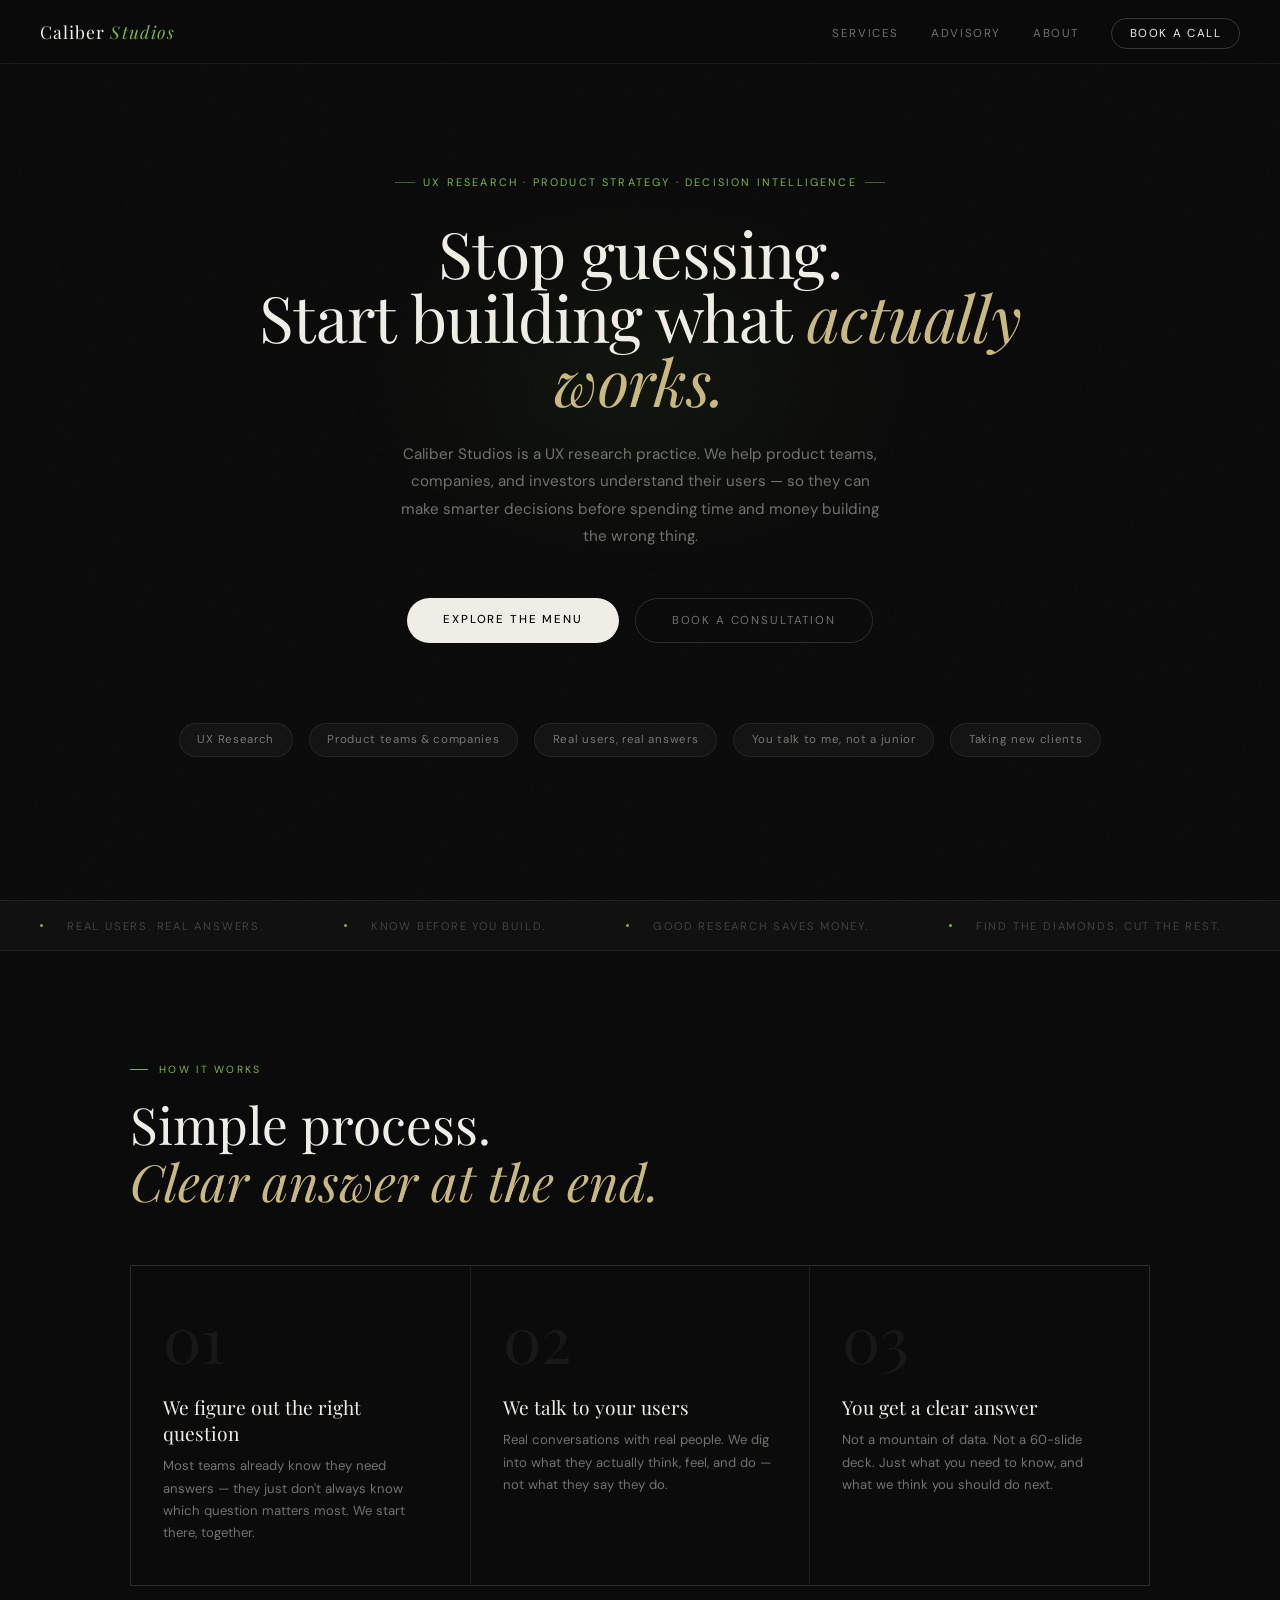
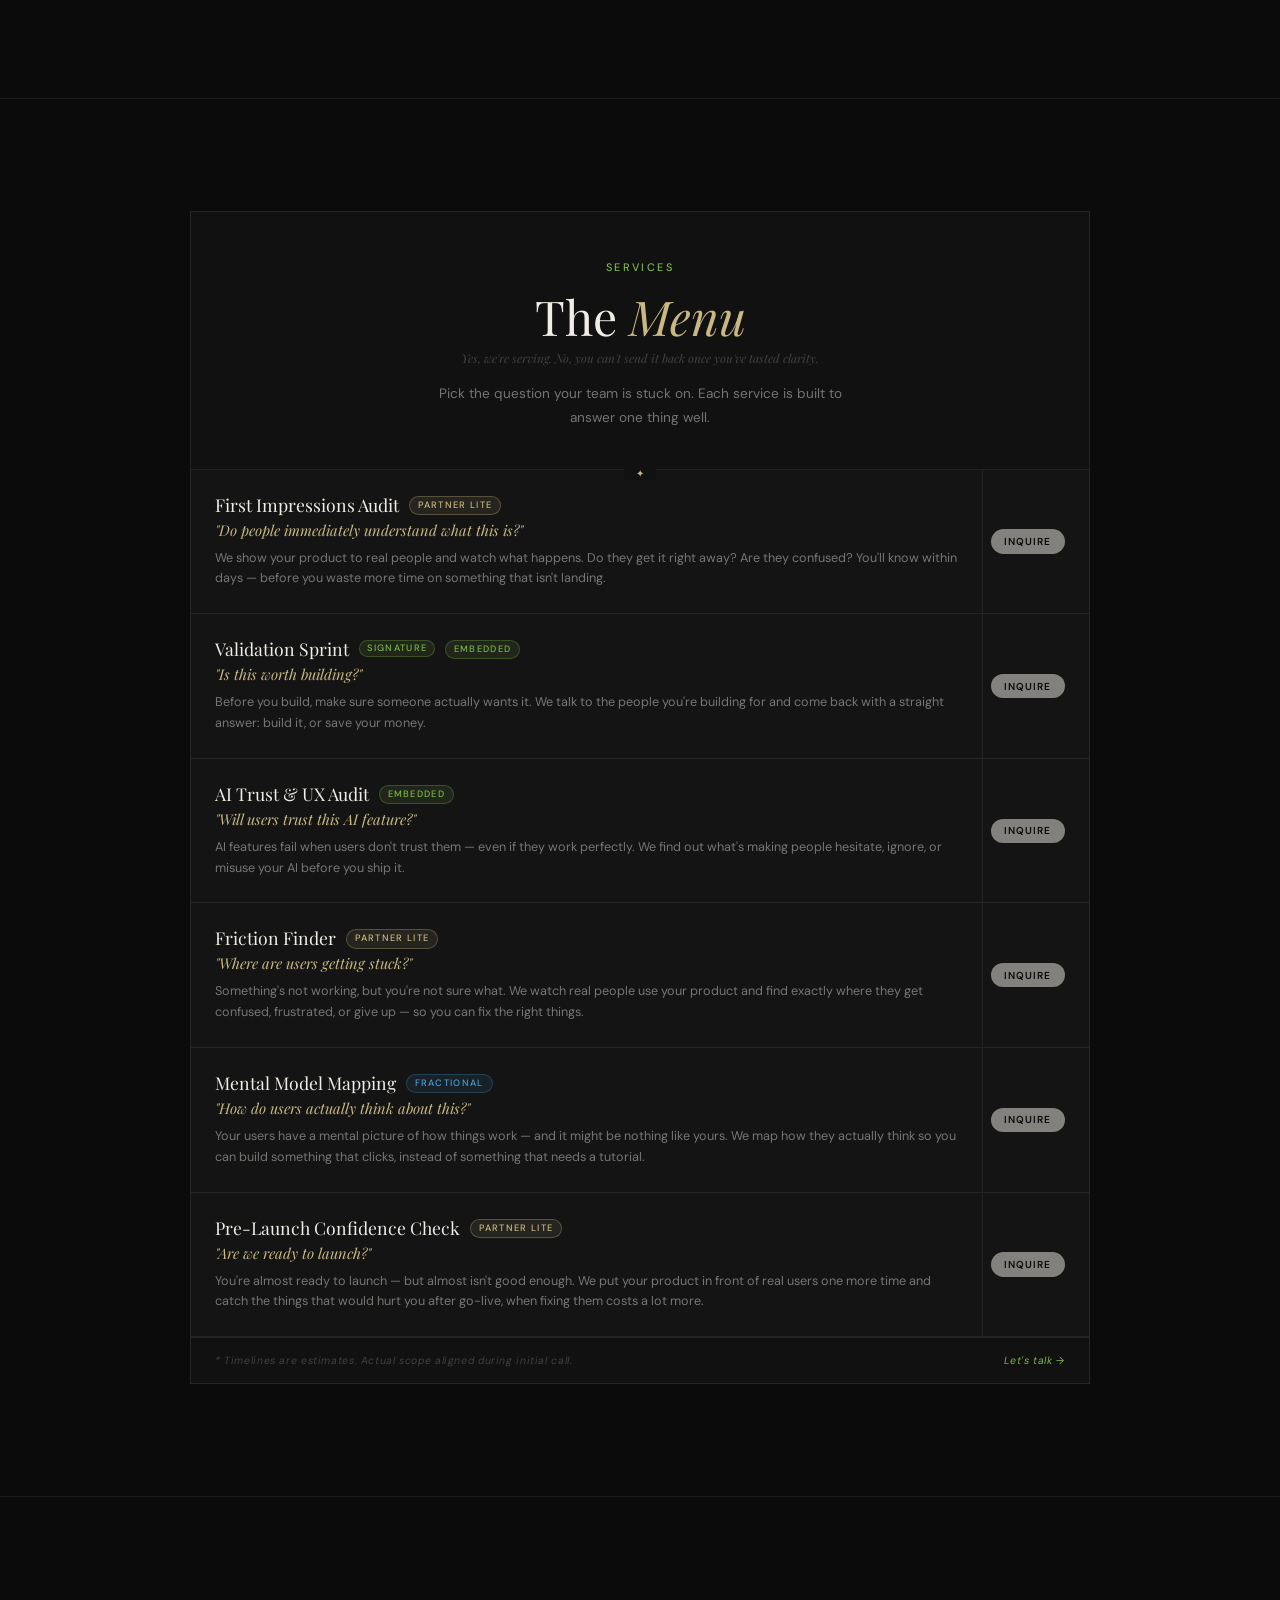
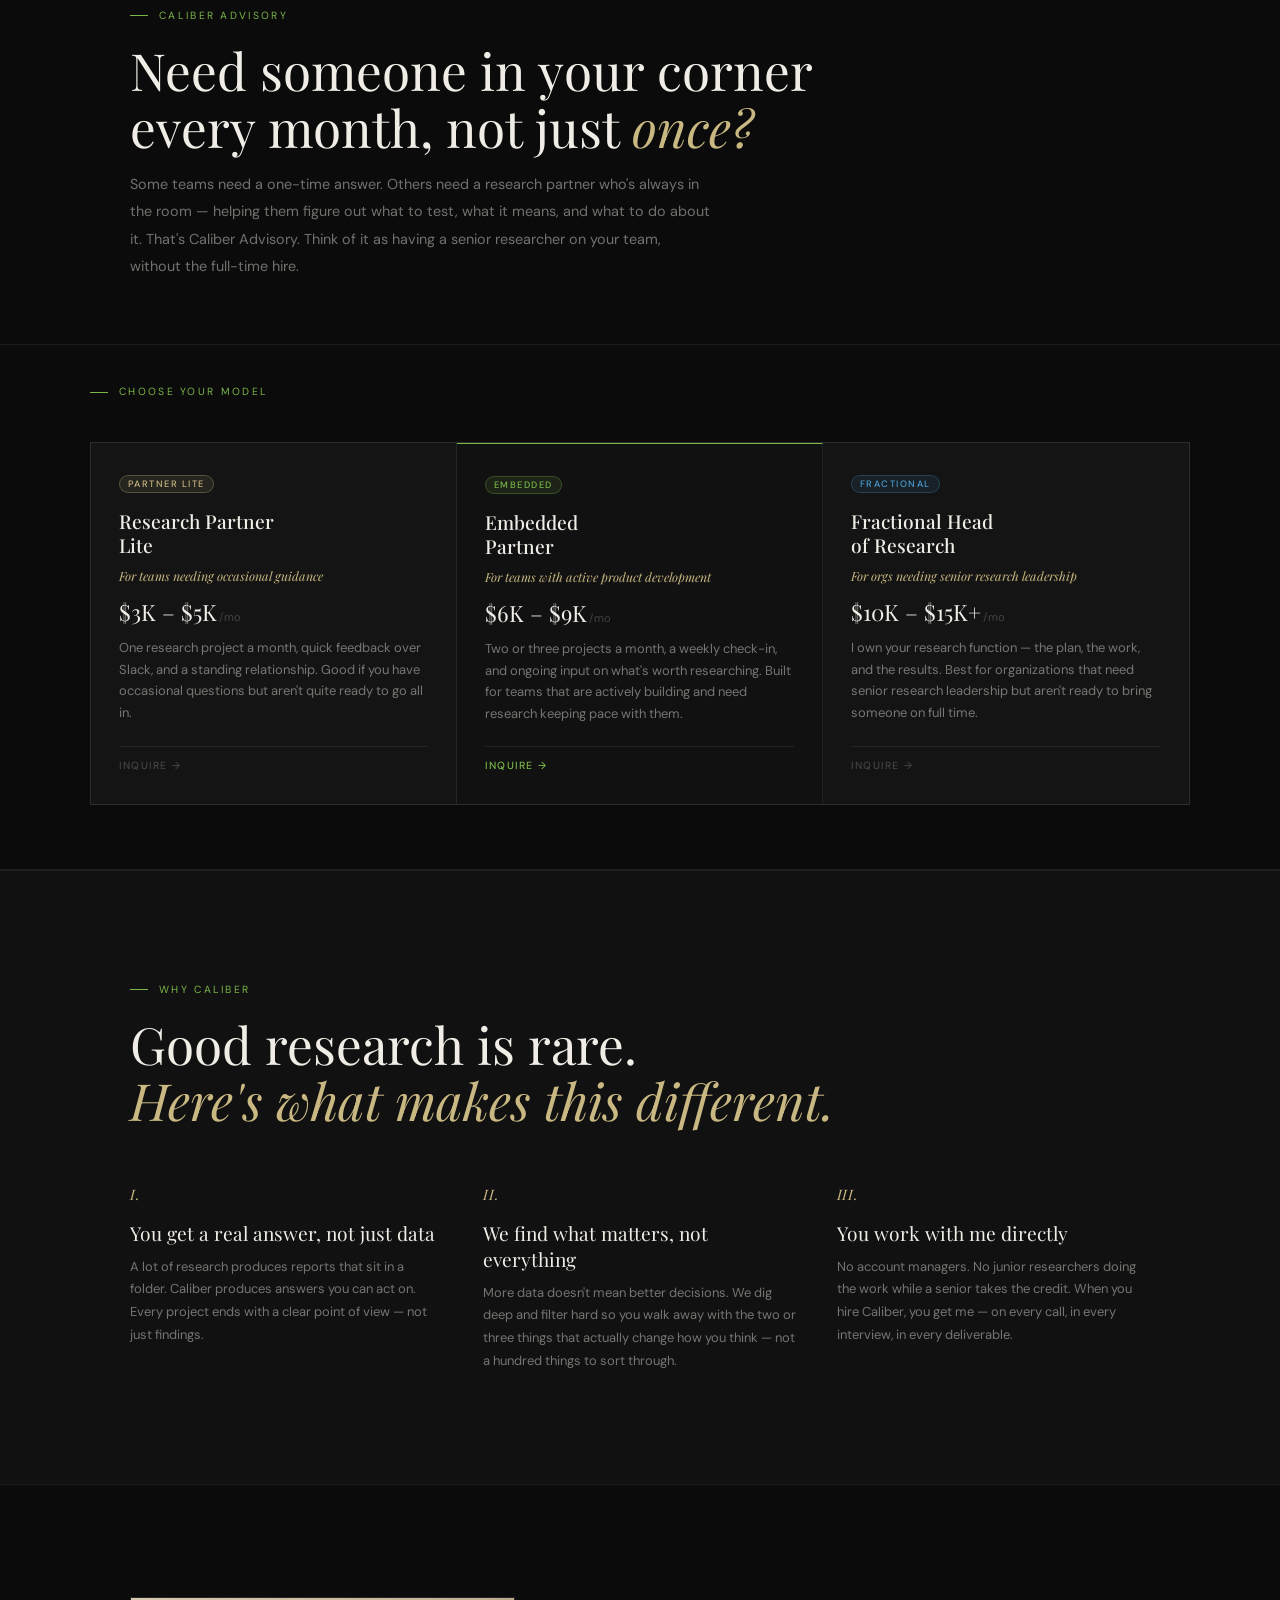
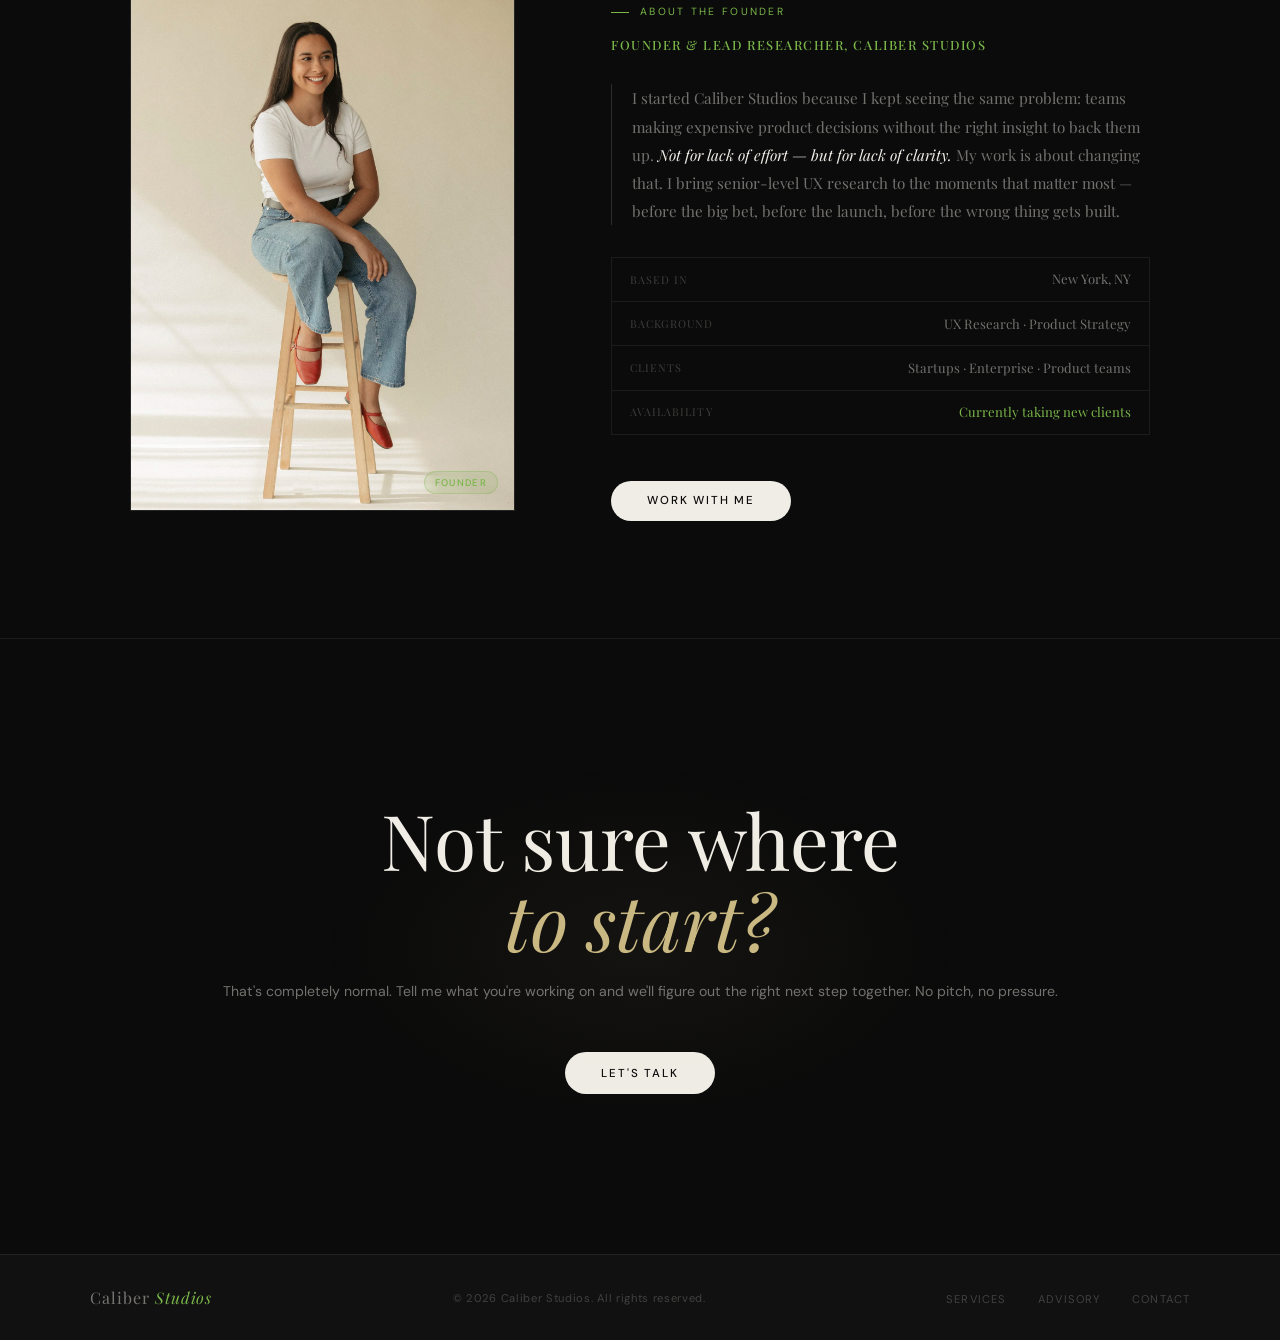
==== index.html @ 8e0b9895 "Update index.html" ====
<!DOCTYPE html>
<html lang="en">
<head>
<meta charset="UTF-8">
<meta name="viewport" content="width=device-width, initial-scale=1.0">
<title>Caliber Studios — UX Research & Product Strategy</title>
<link rel="preconnect" href="https://fonts.googleapis.com">
<link rel="preconnect" href="https://fonts.gstatic.com" crossorigin>
<link href="https://fonts.googleapis.com/css2?family=Playfair+Display:ital,wght@0,400;0,500;0,600;1,400;1,500&family=DM+Sans:wght@300;400;500&display=swap" rel="stylesheet">
<style>
*, *::before, *::after { margin: 0; padding: 0; box-sizing: border-box; }

:root {
  --bg: #0b0b0b;
  --bg-2: #111111;
  --bg-card: #141414;
  --bg-card-hover: #1a1a1a;
  --border: rgba(255,255,255,0.07);
  --border-hover: rgba(255,255,255,0.14);
  --text: #f0ede6;
  --text-muted: rgba(240,237,230,0.45);
  --text-faint: rgba(240,237,230,0.22);
  --green: #7ab648;
  --green-dim: rgba(122,182,72,0.12);
  --green-border: rgba(122,182,72,0.3);
  --blue: #4a9fd4;
  --blue-dim: rgba(74,159,212,0.1);
  --gold: #c9b882;
  --gold-dim: rgba(201,184,130,0.1);
}

html { scroll-behavior: smooth; }

body {
  font-family: 'DM Sans', sans-serif;
  background: var(--bg);
  color: var(--text);
  font-weight: 400;
  -webkit-font-smoothing: antialiased;
  overflow-x: hidden;
}

/* ── NOISE OVERLAY ── */
body::before {
  content: '';
  position: fixed;
  inset: 0;
  background-image: url("data:image/svg+xml,%3Csvg viewBox='0 0 256 256' xmlns='http://www.w3.org/2000/svg'%3E%3Cfilter id='noise'%3E%3CfeTurbulence type='fractalNoise' baseFrequency='0.9' numOctaves='4' stitchTiles='stitch'/%3E%3C/filter%3E%3Crect width='100%25' height='100%25' filter='url(%23noise)' opacity='0.03'/%3E%3C/svg%3E");
  pointer-events: none;
  z-index: 0;
  opacity: 0.4;
}

/* ── NAV ── */
nav {
  position: fixed;
  top: 0;
  left: 0;
  right: 0;
  z-index: 100;
  padding: 0 2.5rem;
  height: 64px;
  display: flex;
  align-items: center;
  justify-content: space-between;
  background: rgba(11,11,11,0.8);
  backdrop-filter: blur(12px);
  -webkit-backdrop-filter: blur(12px);
  border-bottom: 0.5px solid var(--border);
}

.nav-logo {
  font-family: 'Playfair Display', serif;
  font-size: 1.1rem;
  font-weight: 400;
  color: var(--text);
  letter-spacing: 0.06em;
  text-decoration: none;
}

.nav-logo span {
  font-style: italic;
  color: var(--green);
}

.nav-links {
  display: flex;
  align-items: center;
  gap: 2rem;
  list-style: none;
}

.nav-links a {
  text-decoration: none;
  font-size: 0.72rem;
  letter-spacing: 0.14em;
  text-transform: uppercase;
  color: var(--text-muted);
  font-weight: 400;
  transition: color 0.2s;
}

.nav-links a:hover { color: var(--text); }

.nav-cta {
  border: 0.5px solid rgba(240,237,230,0.2) !important;
  padding: 0.45rem 1.1rem;
  border-radius: 100px !important;
  color: var(--text) !important;
  transition: border-color 0.2s, background 0.2s !important;
}

.nav-cta:hover {
  border-color: rgba(240,237,230,0.5) !important;
  background: rgba(240,237,230,0.05) !important;
}

/* ── HERO ── */
.hero {
  min-height: 100vh;
  display: flex;
  flex-direction: column;
  align-items: center;
  justify-content: center;
  text-align: center;
  padding: 8rem 2rem 6rem;
  position: relative;
}

.hero-glow {
  position: absolute;
  top: 20%;
  left: 50%;
  transform: translateX(-50%);
  width: 600px;
  height: 400px;
  background: radial-gradient(ellipse, rgba(122,182,72,0.06) 0%, transparent 70%);
  pointer-events: none;
}

.hero-tag {
  display: inline-flex;
  align-items: center;
  gap: 0.5rem;
  font-size: 0.68rem;
  letter-spacing: 0.2em;
  text-transform: uppercase;
  color: var(--green);
  margin-bottom: 2rem;
  font-weight: 400;
  opacity: 0;
  animation: fadeUp 0.7s ease 0.1s forwards;
}

.hero-tag::before, .hero-tag::after {
  content: '';
  display: block;
  width: 20px;
  height: 0.5px;
  background: var(--green);
  opacity: 0.5;
}

.hero h1 {
  font-family: 'Playfair Display', serif;
  font-size: clamp(2.4rem, 5vw, 4.5rem);
  font-weight: 400;
  line-height: 1.0;
  color: var(--text);
  margin-bottom: 1.75rem;
  max-width: 900px;
  letter-spacing: -0.01em;
  opacity: 0;
  animation: fadeUp 0.8s ease 0.2s forwards;
}

.hero h1 em {
  font-style: italic;
  color: var(--gold);
}

.hero-sub {
  font-size: 0.95rem;
  color: var(--text-muted);
  line-height: 1.8;
  max-width: 480px;
  margin: 0 auto 3rem;
  font-weight: 400;
  opacity: 0;
  animation: fadeUp 0.8s ease 0.35s forwards;
}

.hero-btns {
  display: flex;
  gap: 1rem;
  justify-content: center;
  flex-wrap: wrap;
  opacity: 0;
  animation: fadeUp 0.8s ease 0.5s forwards;
}

.btn-primary {
  background: var(--text);
  color: var(--bg);
  border: none;
  padding: 0.85rem 2.25rem;
  font-family: 'DM Sans', sans-serif;
  font-size: 0.72rem;
  letter-spacing: 0.16em;
  text-transform: uppercase;
  cursor: pointer;
  border-radius: 100px;
  font-weight: 500;
  text-decoration: none;
  display: inline-block;
  transition: opacity 0.2s, transform 0.2s;
}

.btn-primary:hover { opacity: 0.88; transform: translateY(-1px); }

.btn-ghost {
  background: transparent;
  color: var(--text-muted);
  border: 0.5px solid var(--border-hover);
  padding: 0.85rem 2.25rem;
  font-family: 'DM Sans', sans-serif;
  font-size: 0.72rem;
  letter-spacing: 0.16em;
  text-transform: uppercase;
  cursor: pointer;
  border-radius: 100px;
  font-weight: 400;
  text-decoration: none;
  display: inline-block;
  transition: color 0.2s, border-color 0.2s, transform 0.2s;
}

.btn-ghost:hover { color: var(--text); border-color: rgba(255,255,255,0.3); transform: translateY(-1px); }

/* floating cards row */
.hero-cards {
  display: flex;
  gap: 1rem;
  justify-content: center;
  margin-top: 5rem;
  flex-wrap: wrap;
  opacity: 0;
  animation: fadeUp 0.9s ease 0.65s forwards;
}

.hero-chip {
  background: var(--bg-card);
  border: 0.5px solid var(--border);
  border-radius: 100px;
  padding: 0.55rem 1.1rem;
  font-size: 0.72rem;
  color: var(--text-muted);
  letter-spacing: 0.06em;
  white-space: nowrap;
}

.hero-chip.green {
  background: var(--green-dim);
  border-color: var(--green-border);
  color: var(--green);
}

@keyframes fadeUp {
  from { opacity: 0; transform: translateY(18px); }
  to { opacity: 1; transform: translateY(0); }
}

/* ── MARQUEE VALUE STRIP ── */
.strip {
  border-top: 0.5px solid var(--border);
  border-bottom: 0.5px solid var(--border);
  overflow: hidden;
  padding: 1.1rem 0;
  background: var(--bg-2);
}

.strip-track {
  display: flex;
  gap: 0;
  animation: marquee 22s linear infinite;
  width: max-content;
}

.strip-item {
  display: flex;
  align-items: center;
  gap: 1.5rem;
  padding: 0 2.5rem;
  font-size: 0.7rem;
  letter-spacing: 0.16em;
  text-transform: uppercase;
  color: var(--text-faint);
  font-weight: 400;
  white-space: nowrap;
}

.strip-dot {
  width: 3px;
  height: 3px;
  border-radius: 50%;
  background: var(--green);
  flex-shrink: 0;
}

@keyframes marquee {
  from { transform: translateX(0); }
  to { transform: translateX(-50%); }
}

/* ── SECTION SHARED ── */
.section {
  max-width: 1100px;
  margin: 0 auto;
  padding: 7rem 2.5rem;
}

.eyebrow {
  font-size: 0.65rem;
  letter-spacing: 0.22em;
  text-transform: uppercase;
  color: var(--green);
  margin-bottom: 1.25rem;
  font-weight: 400;
  display: flex;
  align-items: center;
  gap: 0.7rem;
}

.eyebrow::before {
  content: '';
  display: block;
  width: 18px;
  height: 0.5px;
  background: var(--green);
}

.section-title {
  font-family: 'Playfair Display', serif;
  font-size: clamp(2rem, 4vw, 3.2rem);
  font-weight: 400;
  color: var(--text);
  line-height: 1.1;
  margin-bottom: 1rem;
}

.section-title em { font-style: italic; color: var(--gold); }

/* ── HOW IT WORKS ── */
.how-grid {
  display: grid;
  grid-template-columns: repeat(3,1fr);
  gap: 1px;
  background: var(--border);
  border: 0.5px solid var(--border);
  margin-top: 3.5rem;
}

.step {
  background: var(--bg);
  padding: 2.5rem 2rem;
  transition: background 0.2s;
}

.step:hover { background: var(--bg-card); }

.step-num {
  font-family: 'Playfair Display', serif;
  font-size: 4rem;
  font-weight: 400;
  color: rgba(240,237,230,0.06);
  line-height: 1;
  margin-bottom: 1.5rem;
}

.step-title {
  font-family: 'Playfair Display', serif;
  font-size: 1.2rem;
  font-weight: 400;
  color: var(--text);
  margin-bottom: 0.6rem;
}

.step-desc {
  font-size: 0.82rem;
  color: var(--text-muted);
  line-height: 1.7;
  font-weight: 400;
}

/* ── SERVICES MENU ── */
.services-section {
  padding: 7rem 2.5rem;
  border-top: 0.5px solid var(--border);
}

.services-inner {
  max-width: 900px;
  margin: 0 auto;
  border: 0.5px solid var(--border);
  background: var(--bg-card);
}

.menu-header {
  text-align: center;
  padding: 3rem 2.5rem 2.5rem;
  border-bottom: 0.5px solid var(--border);
  position: relative;
  background: var(--bg-2);
}

.menu-header::after {
  content: '✦';
  display: block;
  position: absolute;
  bottom: -0.7rem;
  left: 50%;
  transform: translateX(-50%);
  background: var(--bg-2);
  padding: 0 0.75rem;
  color: var(--gold);
  font-size: 0.65rem;
}

.menu-subtitle {
  font-size: 0.68rem;
  letter-spacing: 0.22em;
  text-transform: uppercase;
  color: var(--green);
  margin-bottom: 1rem;
  font-weight: 500;
}

.menu-title {
  font-family: 'Playfair Display', serif;
  font-size: clamp(2rem, 4vw, 3rem);
  font-weight: 400;
  color: var(--text);
  line-height: 1.1;
  margin-bottom: 0.5rem;
}

.menu-title em { font-style: italic; color: var(--gold); }

.menu-joke {
  font-size: 0.75rem;
  color: var(--text-faint);
  font-style: italic;
  font-family: 'Playfair Display', serif;
  margin-bottom: 1rem;
}

.menu-note {
  font-size: 0.85rem;
  color: var(--text-muted);
  line-height: 1.7;
  max-width: 440px;
  margin: 0 auto;
}

.menu-item {
  display: grid;
  grid-template-columns: 1fr auto;
  gap: 0;
  border-bottom: 0.5px solid var(--border);
  align-items: stretch;
  transition: background 0.2s;
}

.menu-item:last-of-type { border-bottom: none; }
.menu-item:hover { background: rgba(122,182,72,0.03); outline: 1.5px solid rgba(122,182,72,0.35); }
.menu-item:hover .menu-item-decision { color: var(--green); }
.menu-item:hover .menu-cta { background: rgba(122,182,72,0.7); color: var(--bg); }
.menu-item.signature { }
.menu-item.signature:hover { outline: 1.5px solid rgba(122,182,72,0.6); background: rgba(122,182,72,0.05); }
.menu-item.signature:hover .menu-item-decision { color: var(--green); }
.menu-item.signature:hover .menu-cta { background: var(--green); color: var(--bg); }

.menu-item-num {
  font-family: 'Playfair Display', serif;
  font-size: 0.78rem;
  color: var(--text-faint);
  font-style: italic;
  padding: 1.5rem 0.75rem;
  border-right: 0.5px solid var(--border);
  display: flex;
  align-items: flex-start;
  justify-content: center;
  min-width: 2.5rem;
}

.menu-item-body { padding: 1.5rem 1.5rem; }

.menu-item-name {
  font-family: 'Playfair Display', serif;
  font-size: 1.1rem;
  font-weight: 400;
  color: var(--text);
  line-height: 1.2;
  margin-bottom: 0.3rem;
  display: flex;
  align-items: center;
  gap: 0.6rem;
  flex-wrap: wrap;
}

.menu-item-tag {
  font-size: 0.58rem;
  letter-spacing: 0.14em;
  text-transform: uppercase;
  background: var(--green-dim);
  border: 0.5px solid var(--green-border);
  color: var(--green);
  padding: 2px 7px;
  border-radius: 100px;
  font-weight: 500;
  font-family: 'DM Sans', sans-serif;
}

.menu-item-decision {
  font-size: 0.92rem;
  color: var(--gold);
  font-style: italic;
  font-family: 'Playfair Display', serif;
  margin-bottom: 0.5rem;
  font-weight: 400;
  transition: color 0.2s;
}

.menu-item-desc {
  font-size: 0.79rem;
  color: var(--text-muted);
  line-height: 1.65;
  font-weight: 400;
}

.menu-item-right {
  display: flex;
  align-items: center;
  justify-content: flex-end;
  padding: 1.5rem 1.5rem 1.5rem 0.5rem;
  border-left: 0.5px solid var(--border);
  min-width: 90px;
}

.menu-price-val {
  font-family: 'Playfair Display', serif;
  font-size: 1rem;
  color: var(--gold);
  font-style: italic;
  font-weight: 400;
}

.menu-tier-badge {
  font-size: 0.58rem;
  letter-spacing: 0.14em;
  text-transform: uppercase;
  padding: 3px 8px;
  border-radius: 100px;
  font-weight: 500;
  font-family: 'DM Sans', sans-serif;
  width: fit-content;
  align-self: flex-end;
}

.menu-tier-badge.entry {
  background: rgba(201,184,130,0.1);
  border: 0.5px solid rgba(201,184,130,0.3);
  color: var(--gold);
}

.menu-tier-badge.embedded {
  background: var(--green-dim);
  border: 0.5px solid var(--green-border);
  color: var(--green);
}

.menu-tier-badge.fractional {
  background: rgba(74,159,212,0.1);
  border: 0.5px solid rgba(74,159,212,0.25);
  color: var(--blue);
}

.menu-cta {
  font-size: 0.63rem;
  letter-spacing: 0.1em;
  text-transform: uppercase;
  color: var(--bg);
  background: rgba(240,237,230,0.5);
  padding: 0.35rem 0.85rem;
  border-radius: 100px;
  text-decoration: none;
  font-weight: 600;
  white-space: nowrap;
  transition: background 0.2s;
  font-family: 'DM Sans', sans-serif;
}

.menu-cta:hover { background: var(--text); }
.menu-item.signature:hover .menu-cta { background: var(--green); color: var(--bg); }

.menu-divider {
  display: flex;
  align-items: center;
  justify-content: space-between;
  gap: 1rem;
  padding: 1rem 1.5rem;
  border-top: 0.5px solid var(--border);
  color: var(--text-faint);
  font-size: 0.65rem;
  letter-spacing: 0.06em;
  font-family: 'DM Sans', sans-serif;
  background: var(--bg-2);
  font-style: italic;
}

@media (max-width: 700px) {
  .menu-item { grid-template-columns: 1fr; }
  .menu-item-right { display: none; }
}

/* ── ADVISORY ── */
.advisory-wrap {
  border-top: 0.5px solid var(--border);
}

.advisory {
  max-width: 1100px;
  margin: 0 auto;
  padding: 7rem 2.5rem;
  display: grid;
  grid-template-columns: 1fr 1fr;
  gap: 5rem;
  align-items: start;
}

.advisory-tag {
  display: inline-block;
  background: var(--blue-dim);
  border: 0.5px solid rgba(74,159,212,0.2);
  color: var(--blue);
  font-size: 0.62rem;
  letter-spacing: 0.16em;
  text-transform: uppercase;
  padding: 3px 10px;
  border-radius: 100px;
  margin-bottom: 1.5rem;
  font-weight: 400;
}

.advisory h2 {
  font-family: 'Playfair Display', serif;
  font-size: clamp(1.8rem, 3vw, 2.6rem);
  font-weight: 400;
  color: var(--text);
  line-height: 1.15;
  margin-bottom: 1.25rem;
}

.advisory h2 em { font-style: italic; color: var(--gold); }

.advisory-desc {
  font-size: 0.88rem;
  color: var(--text-muted);
  line-height: 1.8;
  margin-bottom: 2rem;
  font-weight: 400;
}

.advisory-list {
  display: flex;
  flex-direction: column;
  border: 0.5px solid var(--border);
}

.advisory-item {
  display: flex;
  align-items: flex-start;
  gap: 1rem;
  padding: 1.1rem 1.25rem;
  border-bottom: 0.5px solid var(--border);
  font-size: 0.82rem;
  color: var(--text-muted);
  line-height: 1.55;
  font-weight: 400;
  transition: background 0.2s;
}

.advisory-item:last-child { border-bottom: none; }
.advisory-item:hover { background: var(--bg-card); }

.adv-dot {
  width: 5px;
  height: 5px;
  border-radius: 50%;
  background: var(--green);
  margin-top: 6px;
  flex-shrink: 0;
}

/* ── WHY ── */
.why-section {
  border-top: 0.5px solid var(--border);
  background: var(--bg-2);
}

.why-grid {
  display: grid;
  grid-template-columns: repeat(3,1fr);
  gap: 2.5rem;
  margin-top: 3.5rem;
}

.why-item { }

.why-num {
  font-family: 'Playfair Display', serif;
  font-size: 0.9rem;
  color: var(--gold);
  margin-bottom: 1rem;
  font-style: italic;
  letter-spacing: 0.05em;
}

.why-title {
  font-family: 'Playfair Display', serif;
  font-size: 1.2rem;
  font-weight: 400;
  color: var(--text);
  margin-bottom: 0.6rem;
}

.why-desc {
  font-size: 0.81rem;
  color: var(--text-muted);
  line-height: 1.75;
  font-weight: 400;
}

/* ── SUPPORT TIERS ── */
.tiers {
  border-bottom: 0.5px solid var(--border);
  background: var(--bg);
  padding: 0 2.5rem 4rem;
}

.tiers-inner {
  max-width: 1100px;
  margin: 0 auto;
  display: grid;
  grid-template-columns: repeat(3,1fr);
  gap: 0;
  background: var(--border);
  border: 0.5px solid var(--border);
}

.tier {
  padding: 2rem 1.75rem;
  background: var(--bg-card);
  border-right: 0.5px solid var(--border);
  display: flex;
  flex-direction: column;
  gap: 0.6rem;
  transition: background 0.2s;
}

.tier:last-child { border-right: none; }
.tier:hover { background: var(--bg-card-hover); }
.tier.highlight { background: var(--bg-2); border-top: 1.5px solid var(--green); }
.tier.highlight:hover { background: #161616; }

.tier-badge {
  display: inline-block;
  font-size: 0.58rem;
  letter-spacing: 0.16em;
  text-transform: uppercase;
  padding: 2px 8px;
  border-radius: 100px;
  font-weight: 500;
  width: fit-content;
  font-family: 'DM Sans', sans-serif;
  margin-bottom: 0.4rem;
}

.tier-badge.lite {
  background: rgba(201,184,130,0.1);
  border: 0.5px solid rgba(201,184,130,0.3);
  color: var(--gold);
}

.tier-badge.embedded {
  background: var(--green-dim);
  border: 0.5px solid var(--green-border);
  color: var(--green);
}

.tier-badge.fractional {
  background: rgba(74,159,212,0.1);
  border: 0.5px solid rgba(74,159,212,0.25);
  color: var(--blue);
}

.tier-name {
  font-family: 'Playfair Display', serif;
  font-size: 1.2rem;
  font-weight: 500;
  color: var(--text);
  line-height: 1.25;
}

.tier-for {
  font-size: 0.78rem;
  color: var(--gold);
  font-style: italic;
  font-family: 'Playfair Display', serif;
  margin-bottom: 0.25rem;
}

.tier-price {
  font-family: 'Playfair Display', serif;
  font-size: 1.4rem;
  font-weight: 400;
  color: var(--text);
  line-height: 1;
  margin: 0.25rem 0;
}

.tier-price span {
  font-size: 0.7rem;
  color: var(--text-faint);
  font-family: 'DM Sans', sans-serif;
  font-style: normal;
  letter-spacing: 0.06em;
  margin-left: 2px;
}

.tier-desc {
  font-size: 0.81rem;
  color: var(--text-muted);
  line-height: 1.65;
  font-weight: 400;
  flex: 1;
}

.tier-cta {
  font-size: 0.65rem;
  letter-spacing: 0.12em;
  text-transform: uppercase;
  color: var(--text-faint);
  text-decoration: none;
  font-weight: 500;
  display: inline-flex;
  align-items: center;
  gap: 5px;
  transition: color 0.2s, gap 0.2s;
  font-family: 'DM Sans', sans-serif;
  margin-top: 0.75rem;
  padding-top: 0.75rem;
  border-top: 0.5px solid var(--border);
}

.tier:hover .tier-cta { color: var(--text-muted); gap: 9px; }
.tier.highlight .tier-cta { color: var(--green); }

@media (max-width: 900px) { .tiers-inner { grid-template-columns: 1fr; } }

/* ── CTA ── */
.cta-section {
  padding: 10rem 2rem;
  text-align: center;
  position: relative;
  overflow: hidden;
  border-top: 0.5px solid var(--border);
}

.cta-glow {
  position: absolute;
  top: 50%;
  left: 50%;
  transform: translate(-50%, -50%);
  width: 700px;
  height: 400px;
  background: radial-gradient(ellipse, rgba(201,184,130,0.05) 0%, transparent 65%);
  pointer-events: none;
}

.cta-section h2 {
  font-family: 'Playfair Display', serif;
  font-size: clamp(2.5rem, 6vw, 5rem);
  font-weight: 400;
  color: var(--text);
  line-height: 1.05;
  margin-bottom: 1.25rem;
}

.cta-section h2 em { font-style: italic; color: var(--gold); }

.cta-section p {
  font-size: 0.88rem;
  color: var(--text-muted);
  margin-bottom: 3rem;
  font-weight: 400;
  line-height: 1.7;
}

/* ── ABOUT ── */
.about-section {
  border-top: 0.5px solid var(--border);
  background: var(--bg);
}

.about-inner {
  max-width: 1100px;
  margin: 0 auto;
  padding: 7rem 2.5rem;
  display: grid;
  grid-template-columns: 1fr 1.4fr;
  gap: 6rem;
  align-items: start;
}

.about-photo-wrap {
  position: relative;
}

.about-photo {
  width: 100%;
  aspect-ratio: 3/4;
  background: var(--bg-card);
  border: 0.5px solid var(--border);
  display: flex;
  align-items: center;
  justify-content: center;
  flex-direction: column;
  gap: 0.75rem;
  position: relative;
  overflow: hidden;
}

.about-photo::before {
  content: '';
  position: absolute;
  inset: 0;
  background: repeating-linear-gradient(
    45deg,
    transparent,
    transparent 20px,
    rgba(255,255,255,0.015) 20px,
    rgba(255,255,255,0.015) 21px
  );
}

.about-photo-icon {
  width: 48px;
  height: 48px;
  border-radius: 50%;
  border: 0.5px solid var(--border-hover);
  display: flex;
  align-items: center;
  justify-content: center;
}

.about-photo-icon svg {
  width: 22px;
  height: 22px;
  stroke: var(--text-faint);
  fill: none;
  stroke-width: 1.5;
}

.about-photo-label {
  font-size: 0.65rem;
  letter-spacing: 0.16em;
  text-transform: uppercase;
  color: var(--text-faint);
  font-family: 'DM Sans', sans-serif;
}

.about-photo-corner {
  position: absolute;
  bottom: 1rem;
  right: 1rem;
  background: var(--green-dim);
  border: 0.5px solid var(--green-border);
  color: var(--green);
  font-size: 0.6rem;
  letter-spacing: 0.14em;
  text-transform: uppercase;
  padding: 4px 10px;
  border-radius: 100px;
  font-family: 'DM Sans', sans-serif;
  font-weight: 500;
}

.about-right { padding-top: 0.5rem; }

.about-name {
  font-family: 'Playfair Display', serif;
  font-size: clamp(1.8rem, 3vw, 2.6rem);
  font-weight: 400;
  color: var(--text);
  line-height: 1.1;
  margin-bottom: 0.3rem;
}

.about-title {
  font-size: 0.8rem;
  letter-spacing: 0.12em;
  text-transform: uppercase;
  color: var(--green);
  font-weight: 500;
  margin-bottom: 2rem;
}

.about-bio {
  font-size: 0.95rem;
  color: var(--text-muted);
  line-height: 1.85;
  margin-bottom: 2rem;
  font-weight: 400;
  border-left: 1.5px solid var(--border-hover);
  padding-left: 1.25rem;
}

.about-bio em {
  font-style: italic;
  color: var(--text);
  font-family: 'Playfair Display', serif;
}

.about-details {
  display: flex;
  flex-direction: column;
  border: 0.5px solid var(--border);
  margin-bottom: 2rem;
}

.about-detail {
  display: flex;
  justify-content: space-between;
  align-items: center;
  padding: 0.9rem 1.1rem;
  border-bottom: 0.5px solid var(--border);
  font-size: 0.82rem;
  gap: 1rem;
}

.about-detail:last-child { border-bottom: none; }

.about-detail-label {
  color: var(--text-faint);
  font-size: 0.68rem;
  letter-spacing: 0.1em;
  text-transform: uppercase;
  white-space: nowrap;
}

.about-detail-val {
  color: var(--text-muted);
  text-align: right;
}

@media (max-width: 900px) {
  .about-inner { grid-template-columns: 1fr; gap: 3rem; }
  .about-photo { aspect-ratio: 4/3; }
}

/* ── FOOTER ── */
footer {
  border-top: 0.5px solid var(--border);
  padding: 2rem 2.5rem;
  background: var(--bg-2);
}

.footer-inner {
  max-width: 1100px;
  margin: 0 auto;
  display: flex;
  justify-content: space-between;
  align-items: center;
  flex-wrap: wrap;
  gap: 1rem;
}

.footer-logo {
  font-family: 'Playfair Display', serif;
  font-size: 1rem;
  font-weight: 400;
  color: var(--text-muted);
  letter-spacing: 0.06em;
}

.footer-logo span { font-style: italic; color: var(--green); }

.footer-copy {
  font-size: 0.7rem;
  color: var(--text-faint);
  font-weight: 400;
  letter-spacing: 0.06em;
}

.footer-links {
  display: flex;
  gap: 2rem;
  list-style: none;
}

.footer-links a {
  font-size: 0.7rem;
  letter-spacing: 0.1em;
  text-transform: uppercase;
  color: var(--text-faint);
  text-decoration: none;
  font-weight: 400;
  transition: color 0.2s;
}

.footer-links a:hover { color: var(--text-muted); }

/* ── RESPONSIVE ── */
@media (max-width: 900px) {
  .how-grid { grid-template-columns: 1fr; }
  .services-grid { grid-template-columns: 1fr; }
  .advisory { grid-template-columns: 1fr; gap: 3rem; }
  .why-grid { grid-template-columns: 1fr; gap: 2rem; }
  
  nav { padding: 0 1.25rem; }
  .nav-links { gap: 1rem; }
  .services-header { flex-direction: column; }
  .services-note { text-align: left; }
}

@media (max-width: 600px) {
  
  .hero h1 { font-size: 3rem; }
}
</style>
</head>
<body>

<!-- NAV -->
<nav>
  <a href="#" class="nav-logo">Caliber <span>Studios</span></a>
  <ul class="nav-links">
    <li><a href="#services">Services</a></li>
    <li><a href="#advisory">Advisory</a></li>
    <li><a href="#about">About</a></li>
    <li><a href="#contact" class="nav-cta">Book a call</a></li>
  </ul>
</nav>

<!-- HERO -->
<section class="hero">
  <div class="hero-glow"></div>
  <p class="hero-tag">UX Research · Product Strategy · Decision Intelligence</p>
  <h1>Stop guessing.<br>Start building what <em>actually works.</em></h1>
  <p class="hero-sub">Caliber Studios is a UX research practice. We help product teams, companies, and investors understand their users — so they can make smarter decisions before spending time and money building the wrong thing.</p>
  <div class="hero-btns">
    <a href="#services" class="btn-primary">Explore the menu</a>
    <a href="#contact" class="btn-ghost">Book a consultation</a>
  </div>
  <div class="hero-cards">
    <span class="hero-chip">UX Research</span>
    <span class="hero-chip">Product teams & companies</span>
    <span class="hero-chip">Real users, real answers</span>
    <span class="hero-chip">You talk to me, not a junior</span>
    <span class="hero-chip">Taking new clients</span>
  </div>
</section>

<!-- MARQUEE STRIP -->
<div class="strip">
  <div class="strip-track">
    <span class="strip-item"><span class="strip-dot"></span>Real users. Real answers.</span>
    <span class="strip-item"><span class="strip-dot"></span>Know before you build.</span>
    <span class="strip-item"><span class="strip-dot"></span>Good research saves money.</span>
    <span class="strip-item"><span class="strip-dot"></span>Find the diamonds. Cut the rest.</span>
    <span class="strip-item"><span class="strip-dot"></span>You work with me, not a team of juniors.</span>
    <span class="strip-item"><span class="strip-dot"></span>No 60-slide decks.</span>
    <span class="strip-item"><span class="strip-dot"></span>Real users. Real answers.</span>
    <span class="strip-item"><span class="strip-dot"></span>Know before you build.</span>
    <span class="strip-item"><span class="strip-dot"></span>Good research saves money.</span>
    <span class="strip-item"><span class="strip-dot"></span>Find the diamonds. Cut the rest.</span>
    <span class="strip-item"><span class="strip-dot"></span>You work with me, not a team of juniors.</span>
    <span class="strip-item"><span class="strip-dot"></span>No 60-slide decks.</span>
  </div>
</div>

<!-- HOW IT WORKS -->
<section class="section">
  <p class="eyebrow">How it works</p>
  <h2 class="section-title">Simple process.<br><em>Clear answer at the end.</em></h2>
  <div class="how-grid">
    <div class="step">
      <p class="step-num">01</p>
      <p class="step-title">We figure out the right question</p>
      <p class="step-desc">Most teams already know they need answers — they just don't always know which question matters most. We start there, together.</p>
    </div>
    <div class="step">
      <p class="step-num">02</p>
      <p class="step-title">We talk to your users</p>
      <p class="step-desc">Real conversations with real people. We dig into what they actually think, feel, and do — not what they say they do.</p>
    </div>
    <div class="step">
      <p class="step-num">03</p>
      <p class="step-title">You get a clear answer</p>
      <p class="step-desc">Not a mountain of data. Not a 60-slide deck. Just what you need to know, and what we think you should do next.</p>
    </div>
  </div>
</section>

<!-- SERVICES -->
<section class="services-section" id="services">
  <div class="services-inner">

    <div class="menu-header">
      <p class="menu-subtitle">Services</p>
      <h2 class="menu-title">The <em>Menu</em></h2>
      <p class="menu-joke">Yes, we're serving. No, you can't send it back once you've tasted clarity.</p>
      <p class="menu-note">Pick the question your team is stuck on. Each service is built to answer one thing well.</p>
    </div>

    <div class="menu-item">
      <div class="menu-item-body">
        <p class="menu-item-name">First Impressions Audit <span class="menu-tier-badge entry">Partner Lite</span></p>
        <p class="menu-item-decision">"Do people immediately understand what this is?"</p>
        <p class="menu-item-desc">We show your product to real people and watch what happens. Do they get it right away? Are they confused? You'll know within days — before you waste more time on something that isn't landing.</p>
      </div>
      <div class="menu-item-right"><a href="#contact" class="menu-cta">Inquire</a></div>
    </div>

    <div class="menu-item signature">
      <div class="menu-item-body">
        <p class="menu-item-name">Validation Sprint <span class="menu-item-tag">Signature</span> <span class="menu-tier-badge embedded">Embedded</span></p>
        <p class="menu-item-decision">"Is this worth building?"</p>
        <p class="menu-item-desc">Before you build, make sure someone actually wants it. We talk to the people you're building for and come back with a straight answer: build it, or save your money.</p>
      </div>
      <div class="menu-item-right"><a href="#contact" class="menu-cta">Inquire</a></div>
    </div>

    <div class="menu-item">
      <div class="menu-item-body">
        <p class="menu-item-name">AI Trust & UX Audit <span class="menu-tier-badge embedded">Embedded</span></p>
        <p class="menu-item-decision">"Will users trust this AI feature?"</p>
        <p class="menu-item-desc">AI features fail when users don't trust them — even if they work perfectly. We find out what's making people hesitate, ignore, or misuse your AI before you ship it.</p>
      </div>
      <div class="menu-item-right"><a href="#contact" class="menu-cta">Inquire</a></div>
    </div>

    <div class="menu-item">
      <div class="menu-item-body">
        <p class="menu-item-name">Friction Finder <span class="menu-tier-badge entry">Partner Lite</span></p>
        <p class="menu-item-decision">"Where are users getting stuck?"</p>
        <p class="menu-item-desc">Something's not working, but you're not sure what. We watch real people use your product and find exactly where they get confused, frustrated, or give up — so you can fix the right things.</p>
      </div>
      <div class="menu-item-right"><a href="#contact" class="menu-cta">Inquire</a></div>
    </div>

    <div class="menu-item">
      <div class="menu-item-body">
        <p class="menu-item-name">Mental Model Mapping <span class="menu-tier-badge fractional">Fractional</span></p>
        <p class="menu-item-decision">"How do users actually think about this?"</p>
        <p class="menu-item-desc">Your users have a mental picture of how things work — and it might be nothing like yours. We map how they actually think so you can build something that clicks, instead of something that needs a tutorial.</p>
      </div>
      <div class="menu-item-right"><a href="#contact" class="menu-cta">Inquire</a></div>
    </div>

    <div class="menu-item">
      <div class="menu-item-body">
        <p class="menu-item-name">Pre-Launch Confidence Check <span class="menu-tier-badge entry">Partner Lite</span></p>
        <p class="menu-item-decision">"Are we ready to launch?"</p>
        <p class="menu-item-desc">You're almost ready to launch — but almost isn't good enough. We put your product in front of real users one more time and catch the things that would hurt you after go-live, when fixing them costs a lot more.</p>
      </div>
      <div class="menu-item-right"><a href="#contact" class="menu-cta">Inquire</a></div>
    </div>

    <div class="menu-divider">
      <span>* Timelines are estimates. Actual scope aligned during initial call.</span>
      <a href="#contact" style="color:var(--green);text-decoration:none;white-space:nowrap;">Let's talk →</a>
    </div>

  </div>
</section>

<!-- CALIBER ADVISORY -->
<section class="advisory-wrap" id="advisory">
  <div style="max-width: 1100px; margin: 0 auto; padding: 7rem 2.5rem 2rem;">
    <p class="eyebrow">Caliber Advisory</p>
    <h2 class="section-title">Need someone in your corner<br>every month, not just <em>once?</em></h2>
    <p style="font-size:0.9rem; color:var(--text-muted); max-width:580px; line-height:1.9; margin-bottom:0;">Some teams need a one-time answer. Others need a research partner who's always in the room — helping them figure out what to test, what it means, and what to do about it. That's Caliber Advisory. Think of it as having a senior researcher on your team, without the full-time hire.</p>
  </div>

  <div style="border-top: 0.5px solid var(--border); padding: 2.5rem 2.5rem 1.5rem; margin-top: 2rem;">
    <div style="max-width: 1100px; margin: 0 auto;">
      <p class="eyebrow">Choose your model</p>
    </div>
  </div>

  <div class="tiers">
    <div class="tiers-inner">

      <div class="tier">
        <span class="tier-badge lite">Partner Lite</span>
        <p class="tier-name">Research Partner<br>Lite</p>
        <p class="tier-for">For teams needing occasional guidance</p>
        <p class="tier-price">$3K – $5K<span>/mo</span></p>
        <p class="tier-desc">One research project a month, quick feedback over Slack, and a standing relationship. Good if you have occasional questions but aren't quite ready to go all in.</p>
        <a href="#contact" class="tier-cta">Inquire →</a>
      </div>

      <div class="tier highlight">
        <span class="tier-badge embedded">Embedded</span>
        <p class="tier-name">Embedded<br>Partner</p>
        <p class="tier-for">For teams with active product development</p>
        <p class="tier-price">$6K – $9K<span>/mo</span></p>
        <p class="tier-desc">Two or three projects a month, a weekly check-in, and ongoing input on what's worth researching. Built for teams that are actively building and need research keeping pace with them.</p>
        <a href="#contact" class="tier-cta">Inquire →</a>
      </div>

      <div class="tier">
        <span class="tier-badge fractional">Fractional</span>
        <p class="tier-name">Fractional Head<br>of Research</p>
        <p class="tier-for">For orgs needing senior research leadership</p>
        <p class="tier-price">$10K – $15K+<span>/mo</span></p>
        <p class="tier-desc">I own your research function — the plan, the work, and the results. Best for organizations that need senior research leadership but aren't ready to bring someone on full time.</p>
        <a href="#contact" class="tier-cta">Inquire →</a>
      </div>

    </div>
  </div>
</section>

<!-- WHY CALIBER -->
<section class="why-section" id="why">
  <div class="section">
    <p class="eyebrow">Why Caliber</p>
    <h2 class="section-title">Good research is rare.<br><em>Here's what makes this different.</em></h2>
    <div class="why-grid">
      <div class="why-item">
        <p class="why-num">I.</p>
        <p class="why-title">You get a real answer, not just data</p>
        <p class="why-desc">A lot of research produces reports that sit in a folder. Caliber produces answers you can act on. Every project ends with a clear point of view — not just findings.</p>
      </div>
      <div class="why-item">
        <p class="why-num">II.</p>
        <p class="why-title">We find what matters, not everything</p>
        <p class="why-desc">More data doesn't mean better decisions. We dig deep and filter hard so you walk away with the two or three things that actually change how you think — not a hundred things to sort through.</p>
      </div>
      <div class="why-item">
        <p class="why-num">III.</p>
        <p class="why-title">You work with me directly</p>
        <p class="why-desc">No account managers. No junior researchers doing the work while a senior takes the credit. When you hire Caliber, you get me — on every call, in every interview, in every deliverable.</p>
      </div>
    </div>
  </div>
</section>

<!-- ABOUT THE FOUNDER -->
<section class="about-section" id="about">
  <div class="about-inner">
    <div class="about-photo-wrap">
      <div class="about-photo">
        <img src="founder.jpg" style="width:100%;height:100%;object-fit:cover;object-position:top;display:block;" alt="Founder">
        <span class="about-photo-corner">Founder</span>
      </div>
    </div>

    <div class="about-right">
      <p class="eyebrow">About the founder</p>
      <h2 class="about-name"Christina Pineda</h2>
      <p class="about-title">Founder & Lead Researcher, Caliber Studios</p>

      <p class="about-bio">
        I started Caliber Studios because I kept seeing the same problem: teams making expensive product decisions without the right insight to back them up. <em>Not for lack of effort — but for lack of clarity.</em> My work is about changing that. I bring senior-level UX research to the moments that matter most — before the big bet, before the launch, before the wrong thing gets built.
      </p>

      <div class="about-details">
        <div class="about-detail">
          <span class="about-detail-label">Based in</span>
          <span class="about-detail-val">New York, NY</span>
        </div>
        <div class="about-detail">
          <span class="about-detail-label">Background</span>
          <span class="about-detail-val">UX Research · Product Strategy</span>
        </div>
        <div class="about-detail">
          <span class="about-detail-label">Clients</span>
          <span class="about-detail-val">Startups · Enterprise · Product teams</span>
        </div>
        <div class="about-detail">
          <span class="about-detail-label">Availability</span>
          <span class="about-detail-val" style="color: var(--green);">Currently taking new clients</span>
        </div>
      </div>

      <a href="#contact" class="btn-primary">Work with me</a>
    </div>
  </div>
</section>

<!-- FINAL CTA -->
<section class="cta-section" id="contact">
  <div class="cta-glow"></div>
  <h2>Not sure where<br><em>to start?</em></h2>
  <p>That's completely normal. Tell me what you're working on and we'll figure out the right next step together. No pitch, no pressure.</p>
  <a href="mailto:cepineda7@gmail.com" class="btn-primary">Let's talk</a>
</section>

<!-- FOOTER -->
<footer>
  <div class="footer-inner">
    <span class="footer-logo">Caliber <span>Studios</span></span>
    <p class="footer-copy">© 2026 Caliber Studios. All rights reserved.</p>
    <ul class="footer-links">
      <li><a href="#services">Services</a></li>
      <li><a href="#advisory">Advisory</a></li>
      <li><a href="mailto:cepineda7@gmail.com">Contact</a></li>
    </ul>
  </div>
</footer>

</body>
</html>
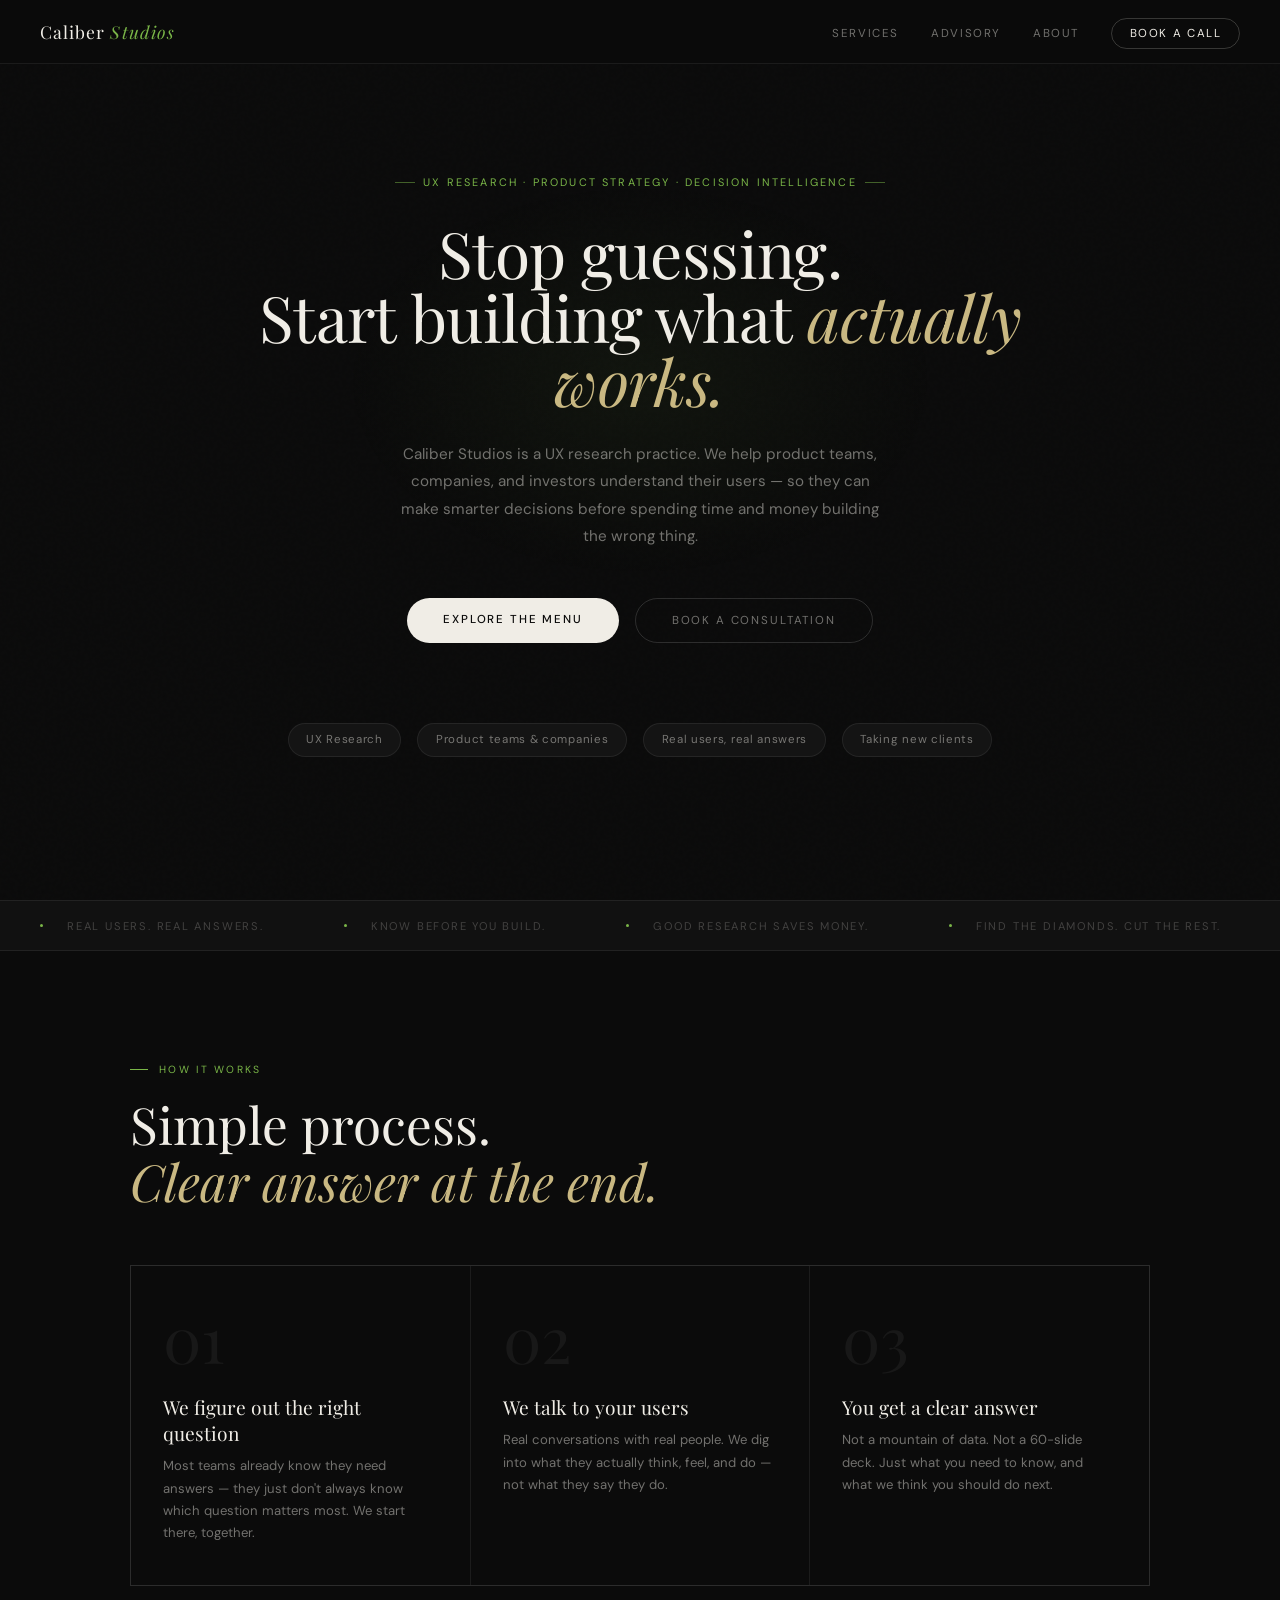
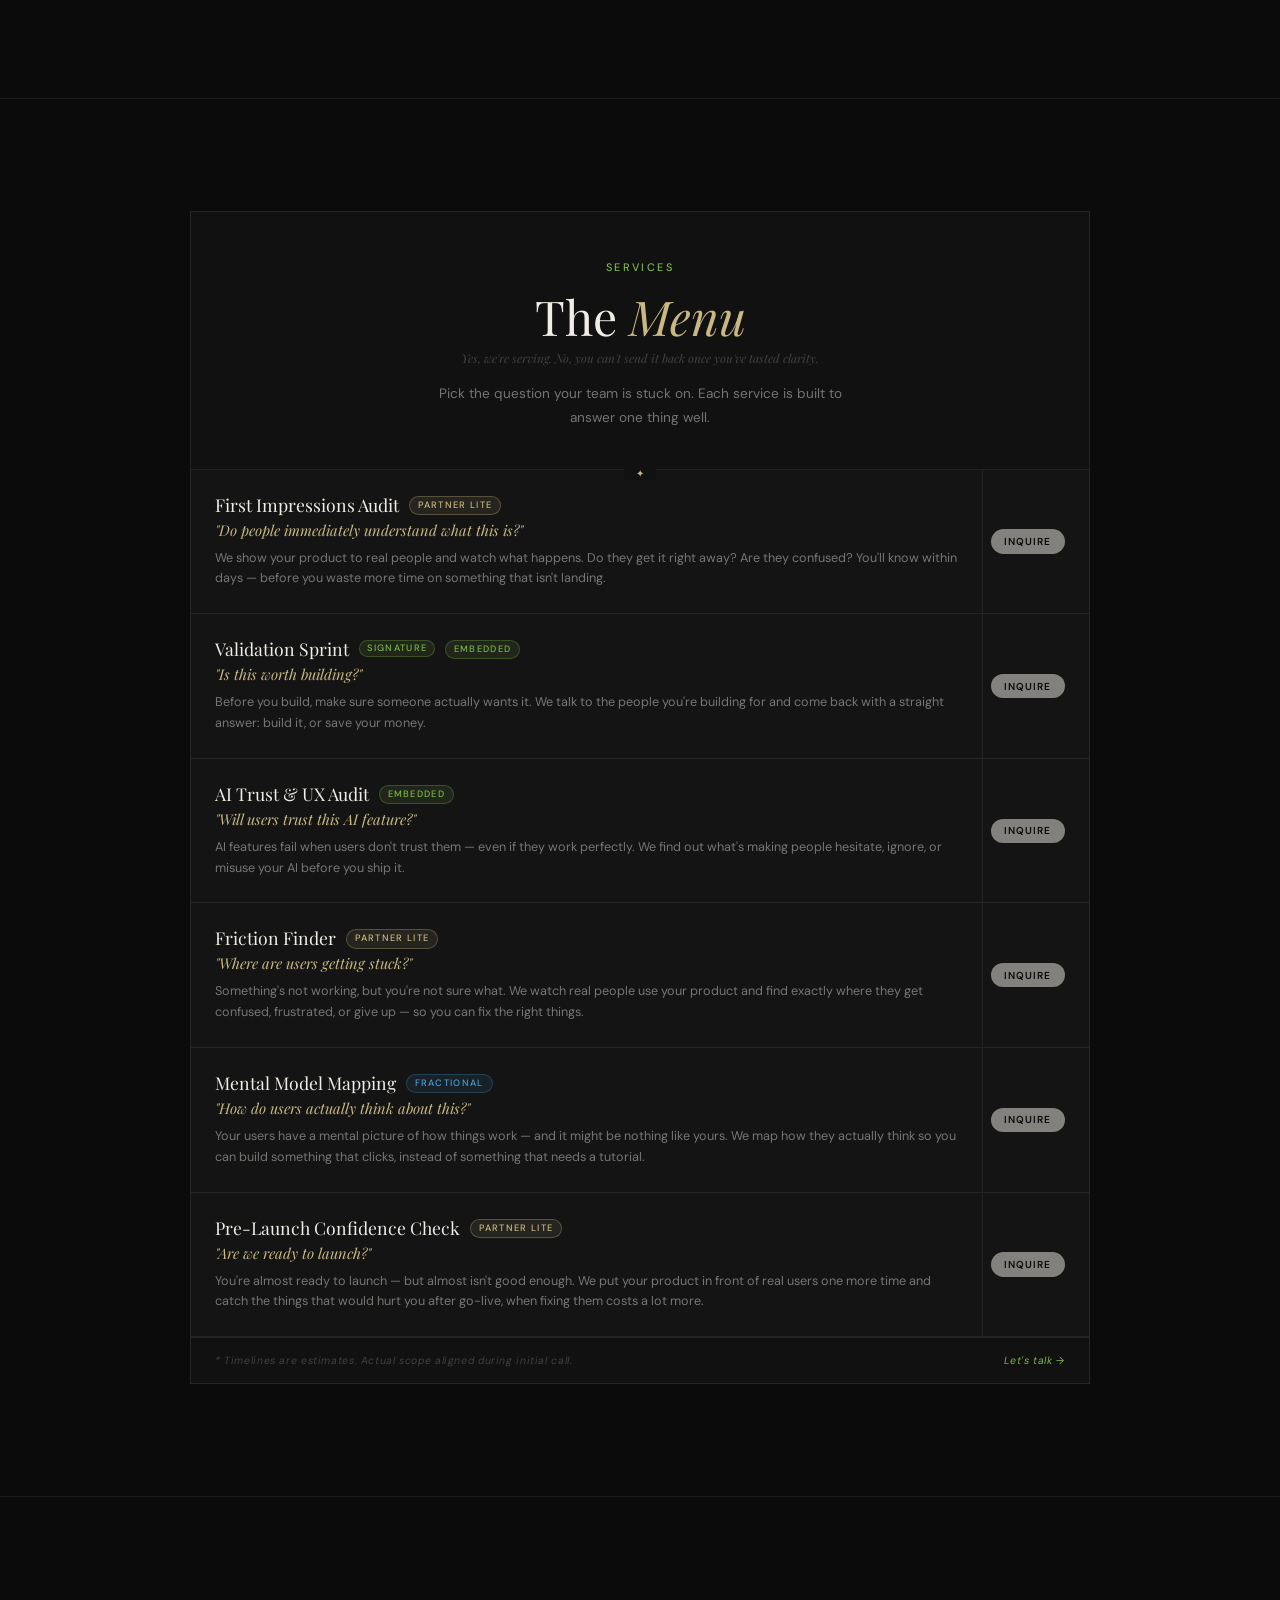
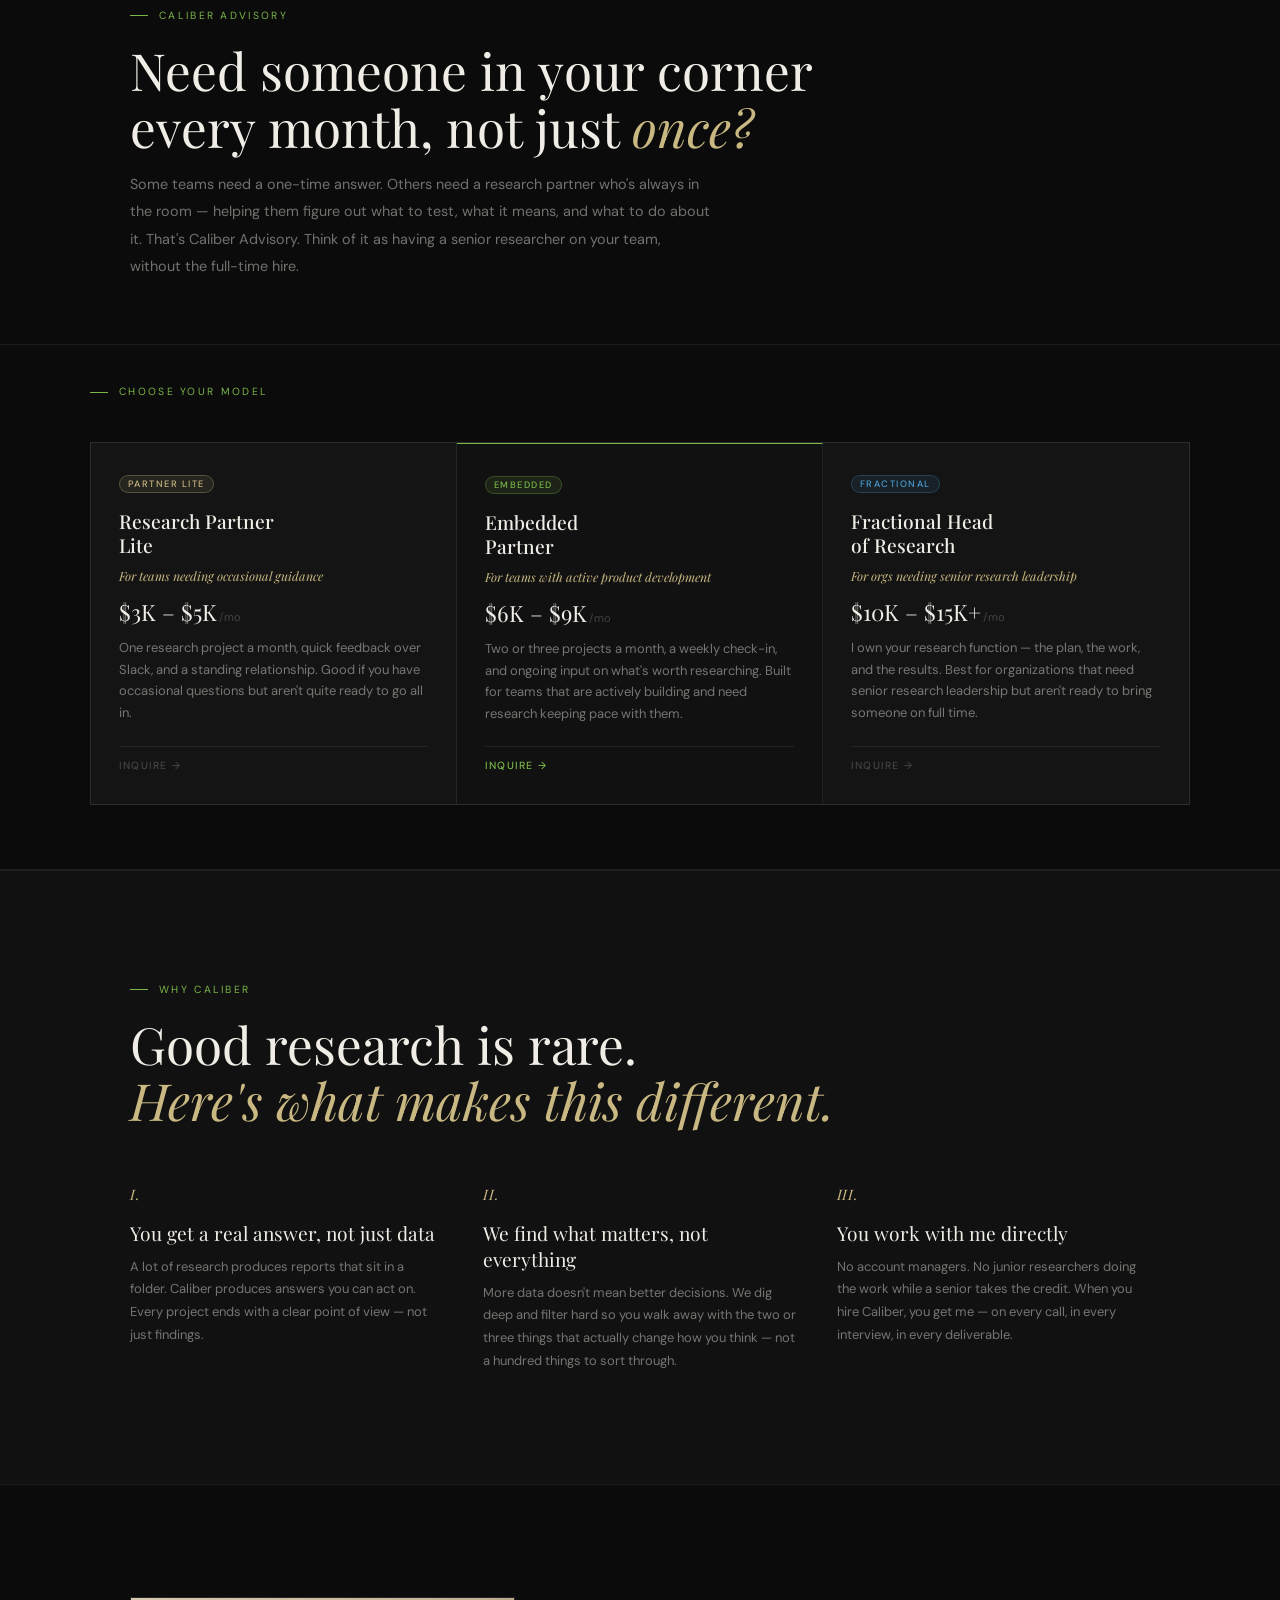
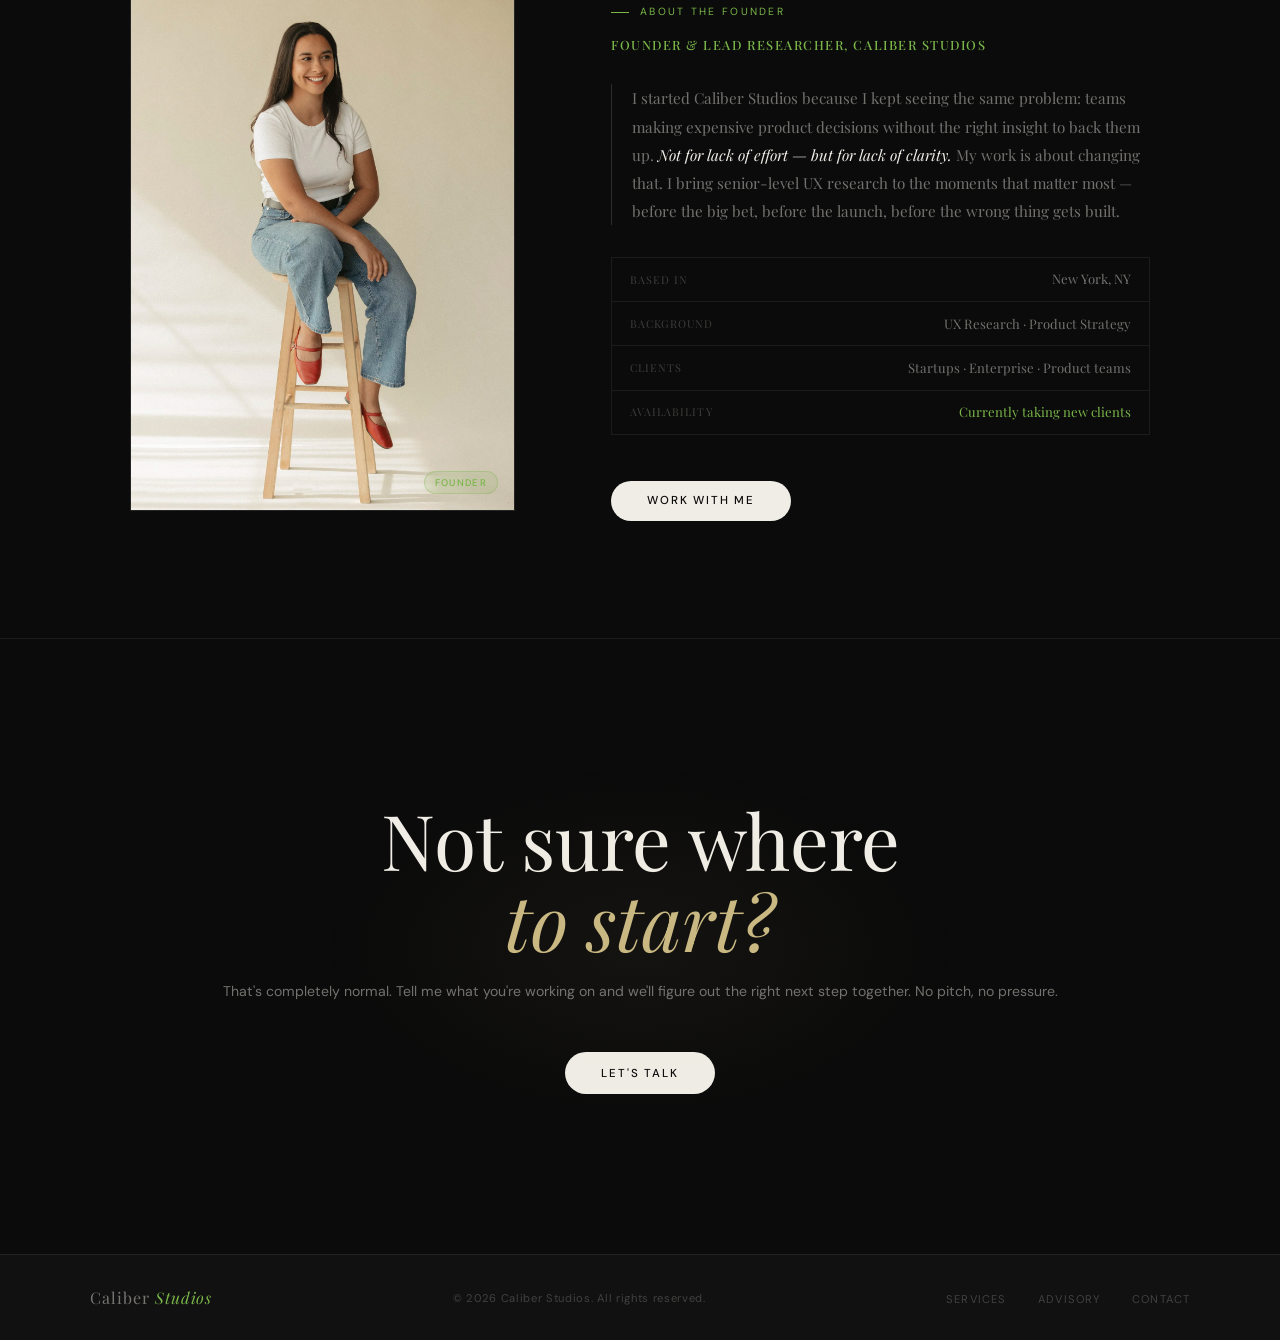
==== commit 29d641e0: "Update index.html" ====
--- a/index.html
+++ b/index.html
@@ -1167,7 +1167,6 @@
     <span class="hero-chip">UX Research</span>
     <span class="hero-chip">Product teams & companies</span>
     <span class="hero-chip">Real users, real answers</span>
-    <span class="hero-chip">You talk to me, not a junior</span>
     <span class="hero-chip">Taking new clients</span>
   </div>
 </section>
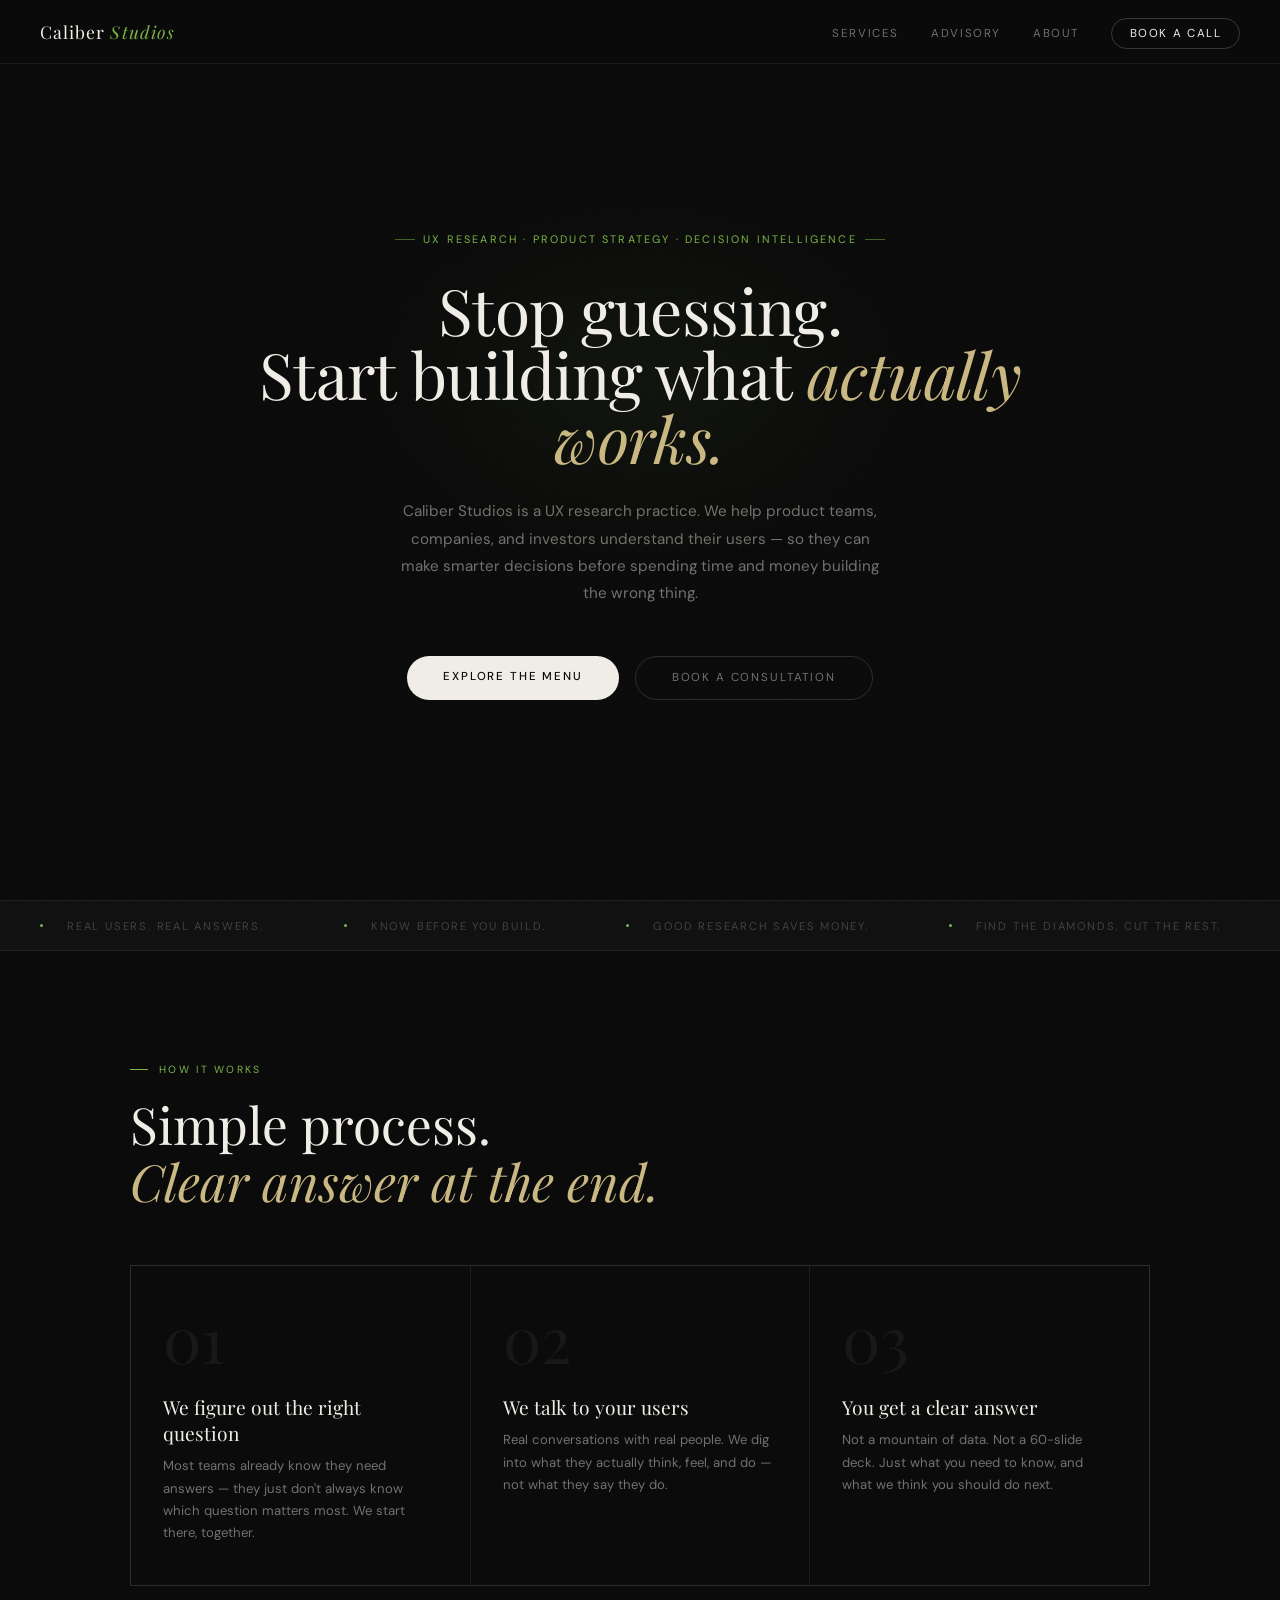
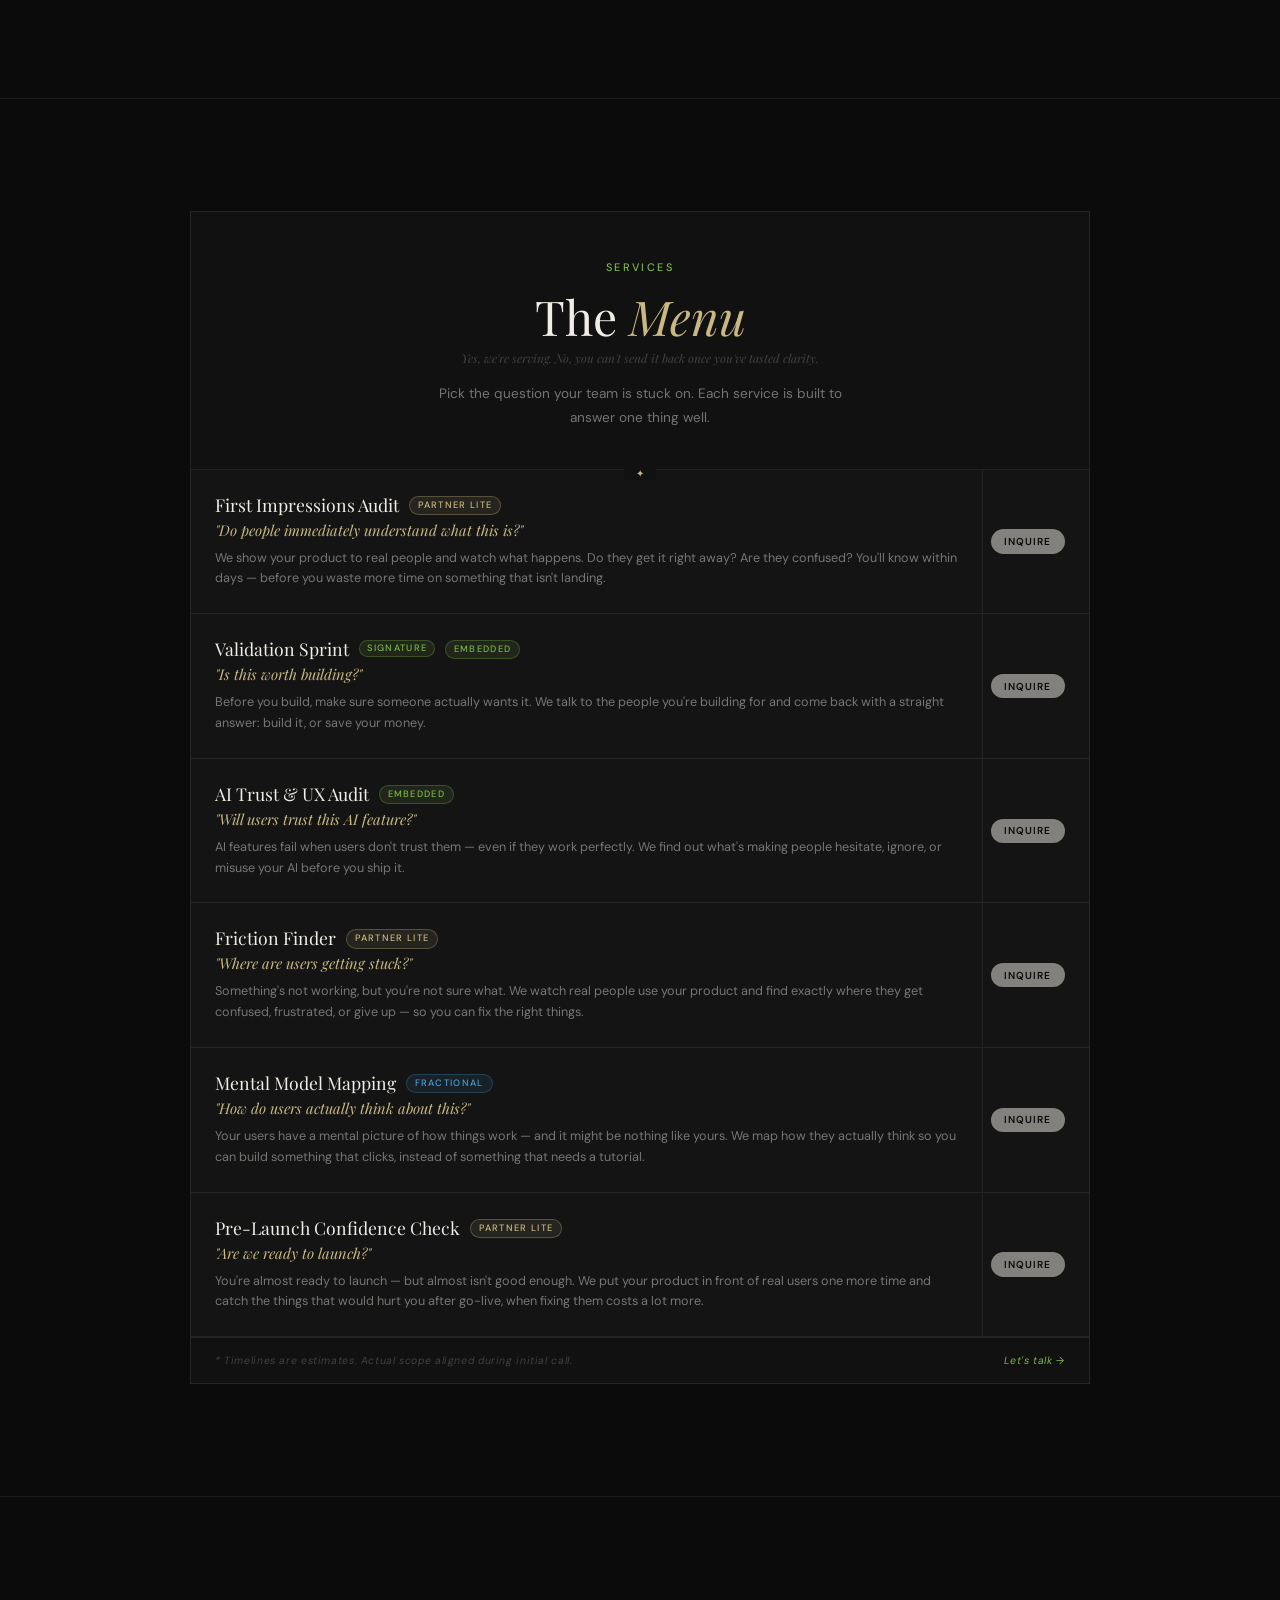
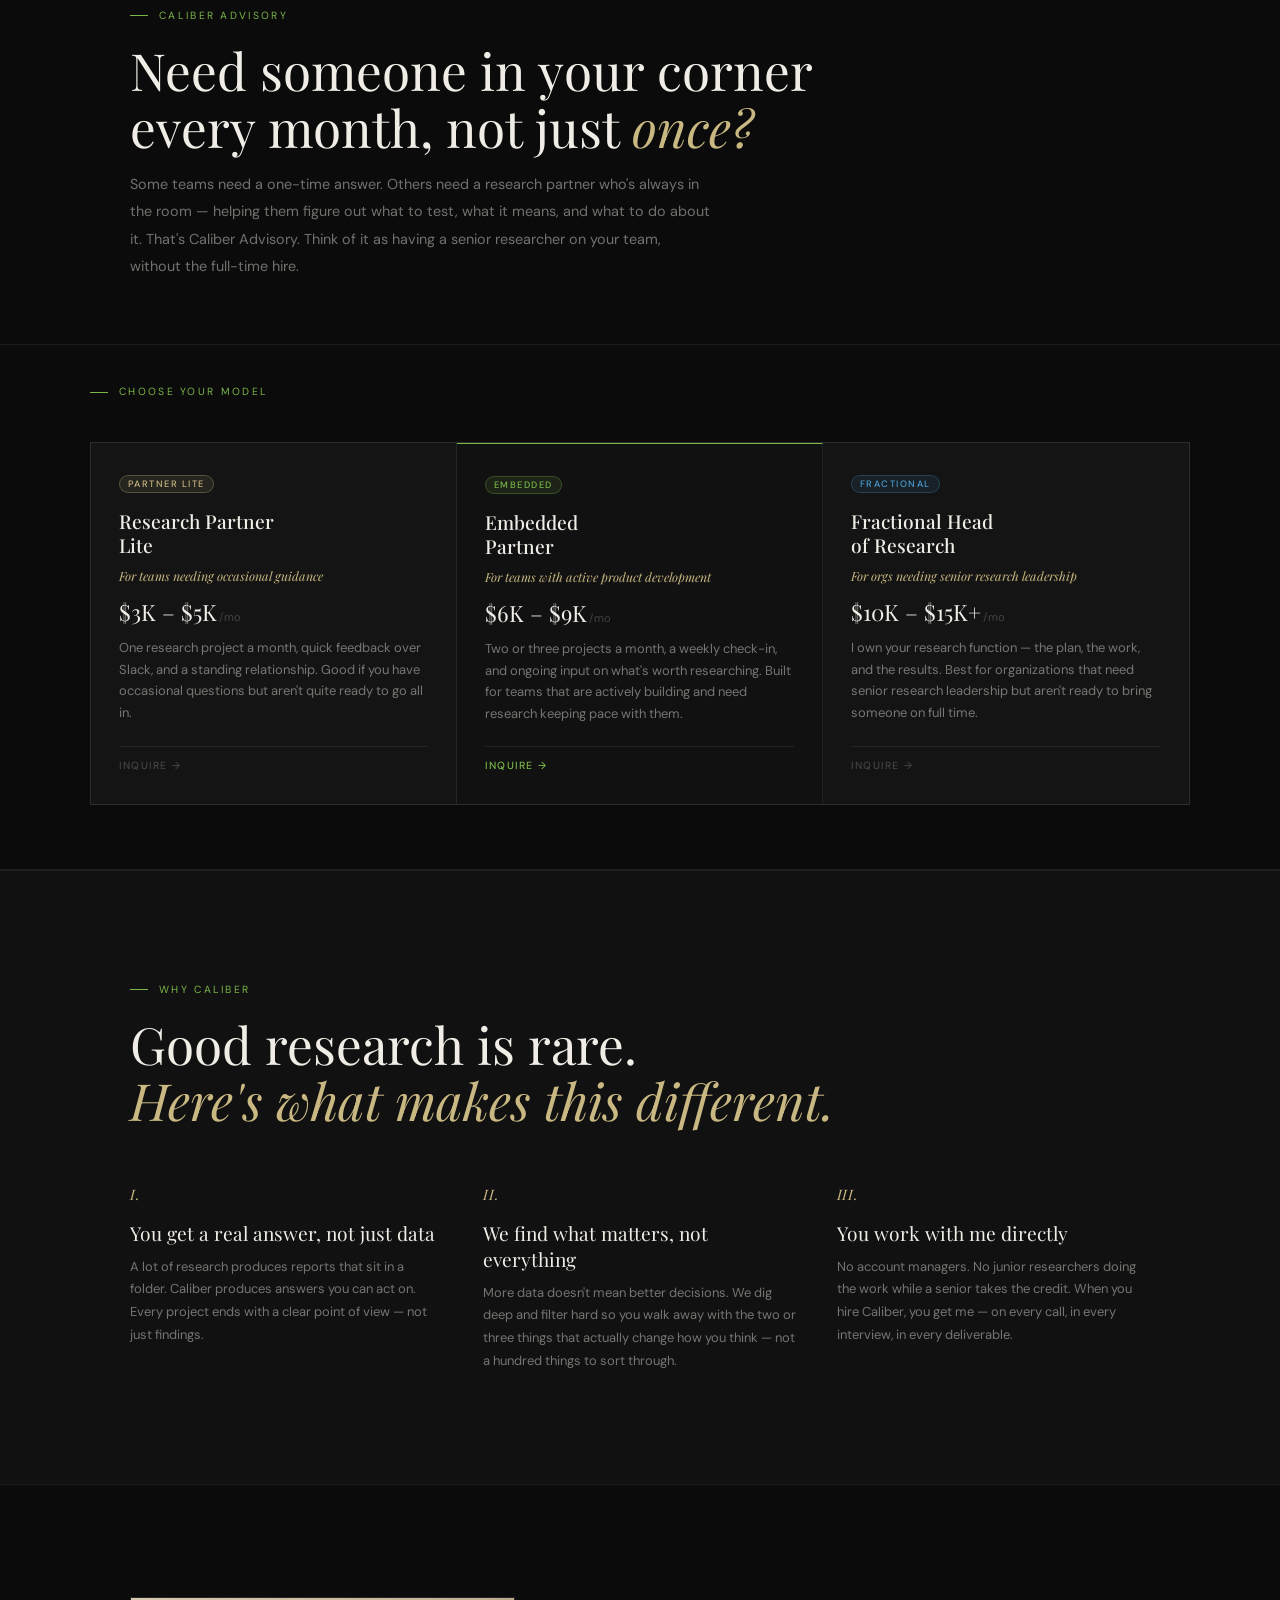
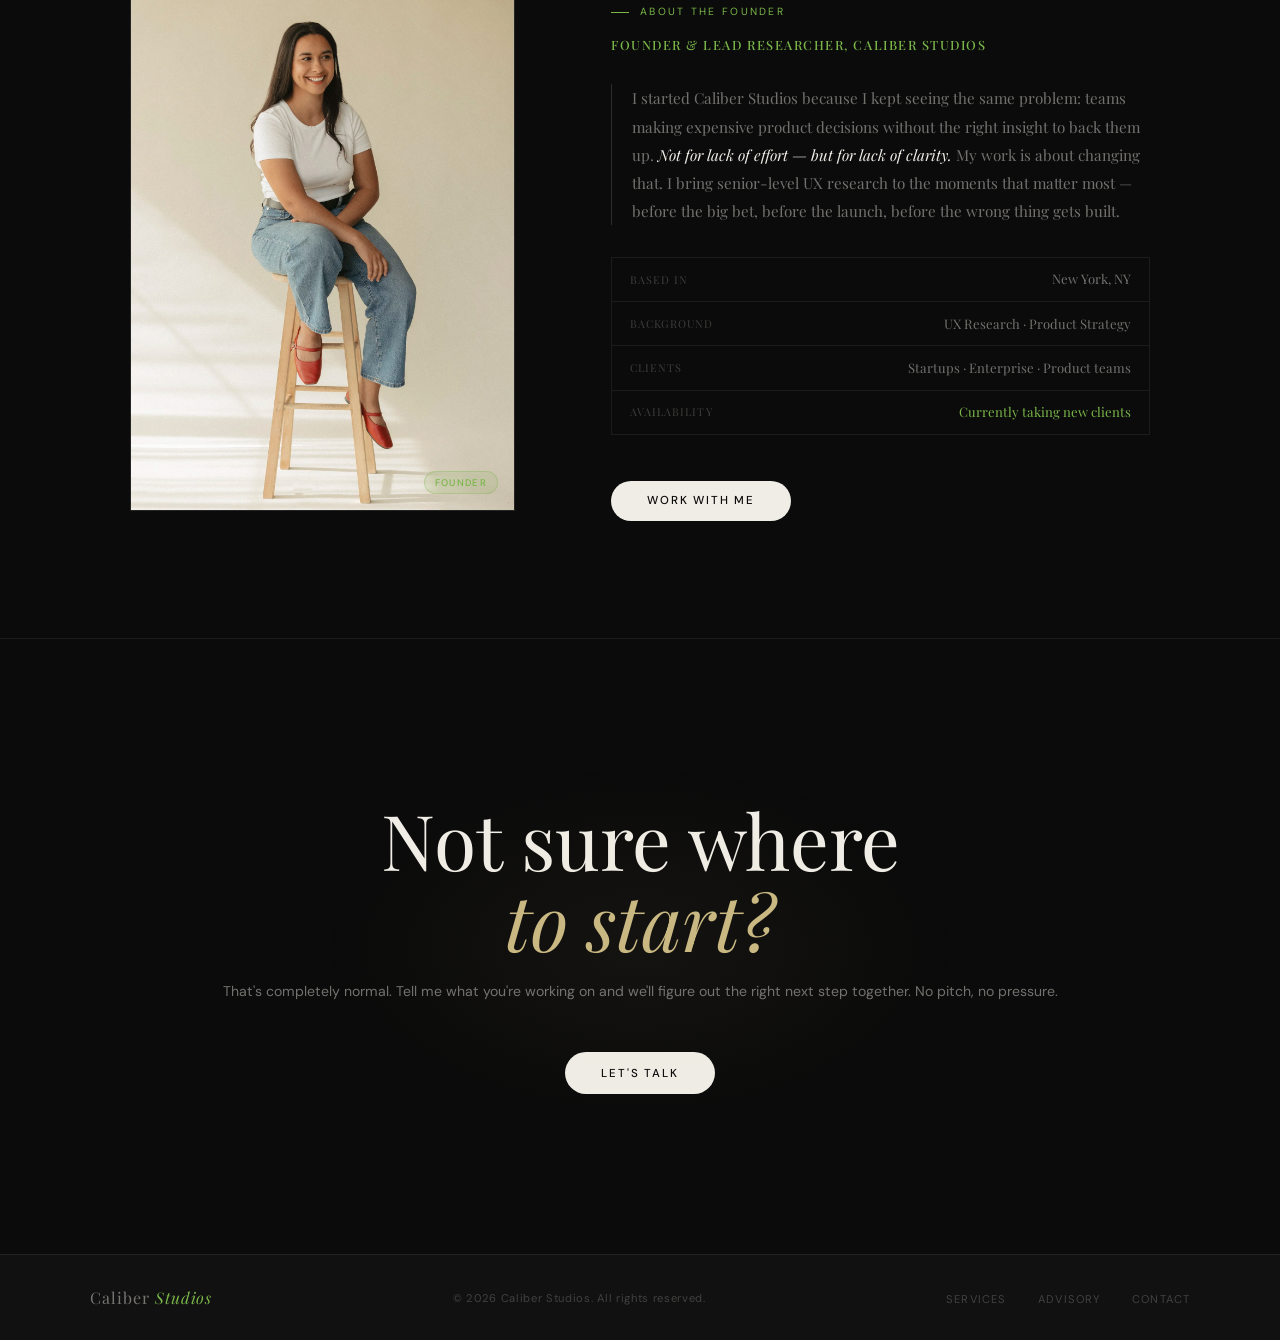
==== commit db69a6e7: "Update index.html" ====
--- a/index.html
+++ b/index.html
@@ -1163,11 +1163,6 @@
     <a href="#services" class="btn-primary">Explore the menu</a>
     <a href="#contact" class="btn-ghost">Book a consultation</a>
   </div>
-  <div class="hero-cards">
-    <span class="hero-chip">UX Research</span>
-    <span class="hero-chip">Product teams & companies</span>
-    <span class="hero-chip">Real users, real answers</span>
-    <span class="hero-chip">Taking new clients</span>
   </div>
 </section>
 
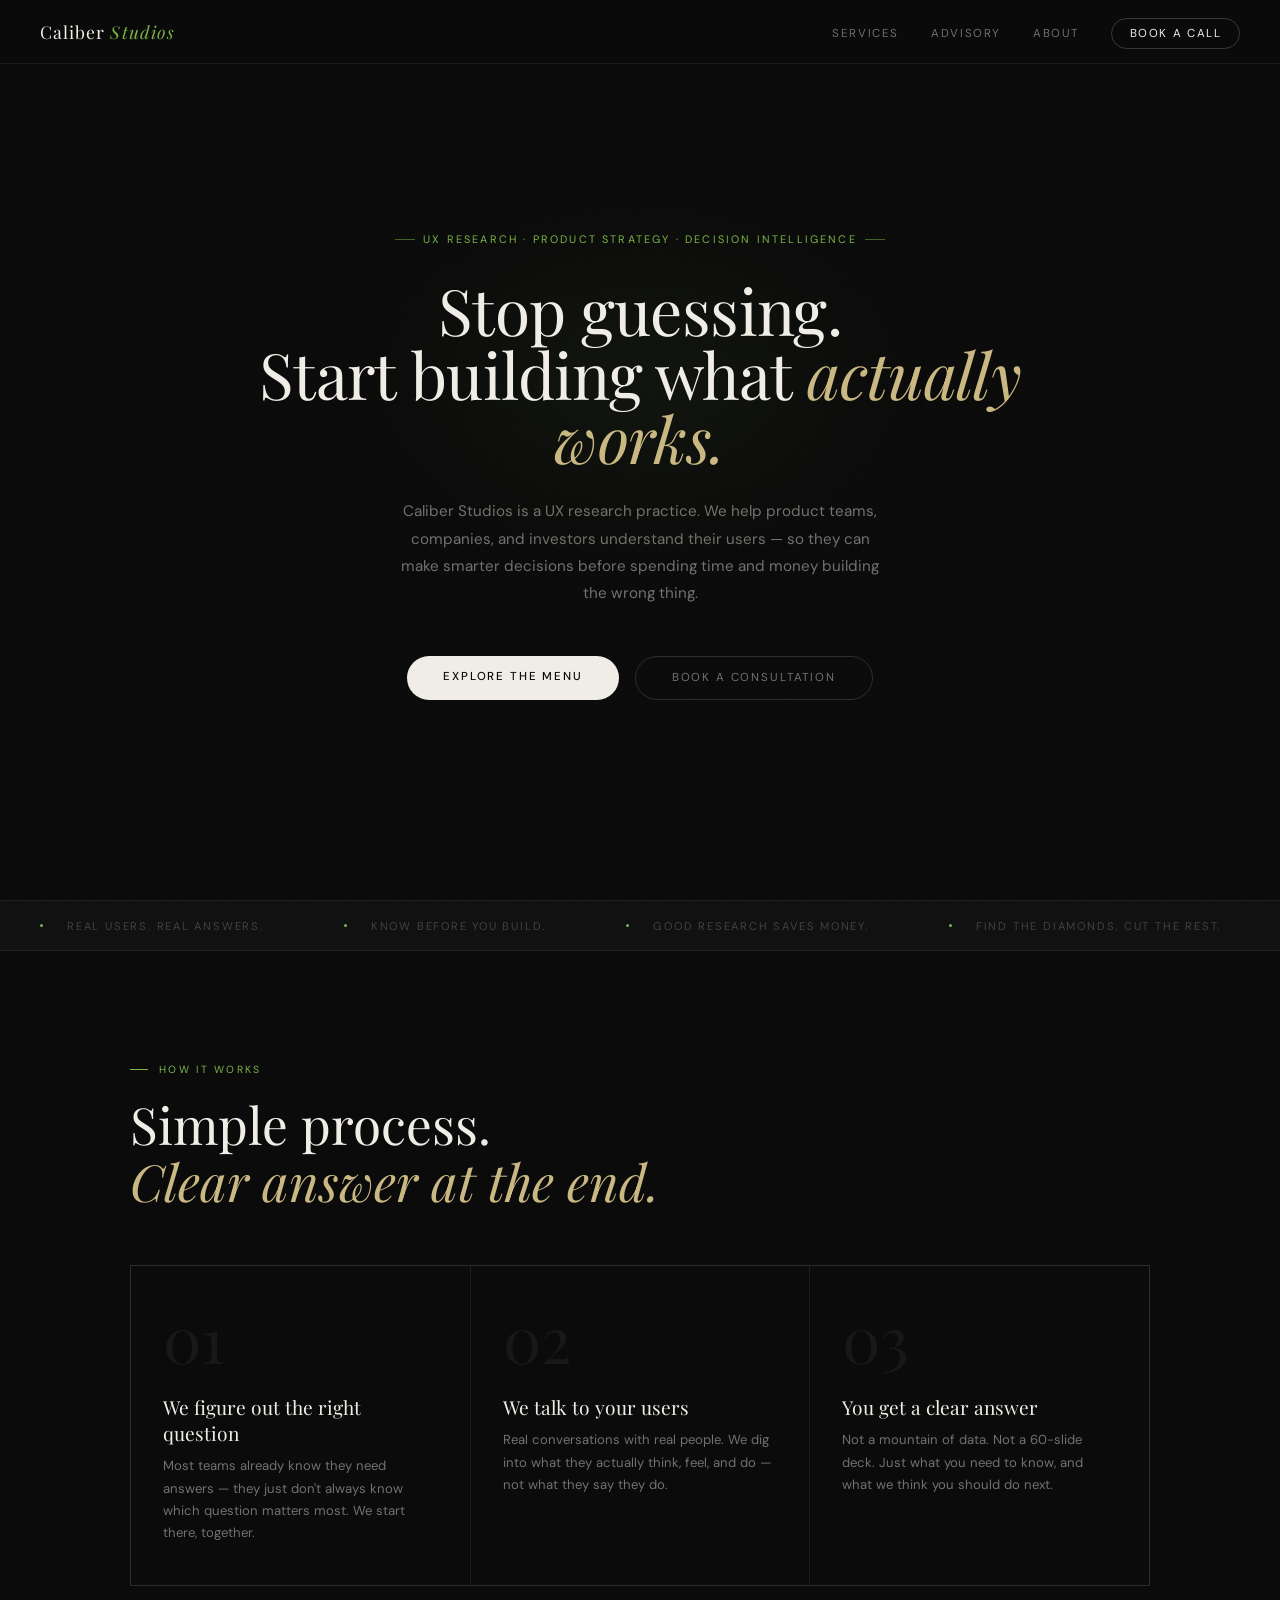
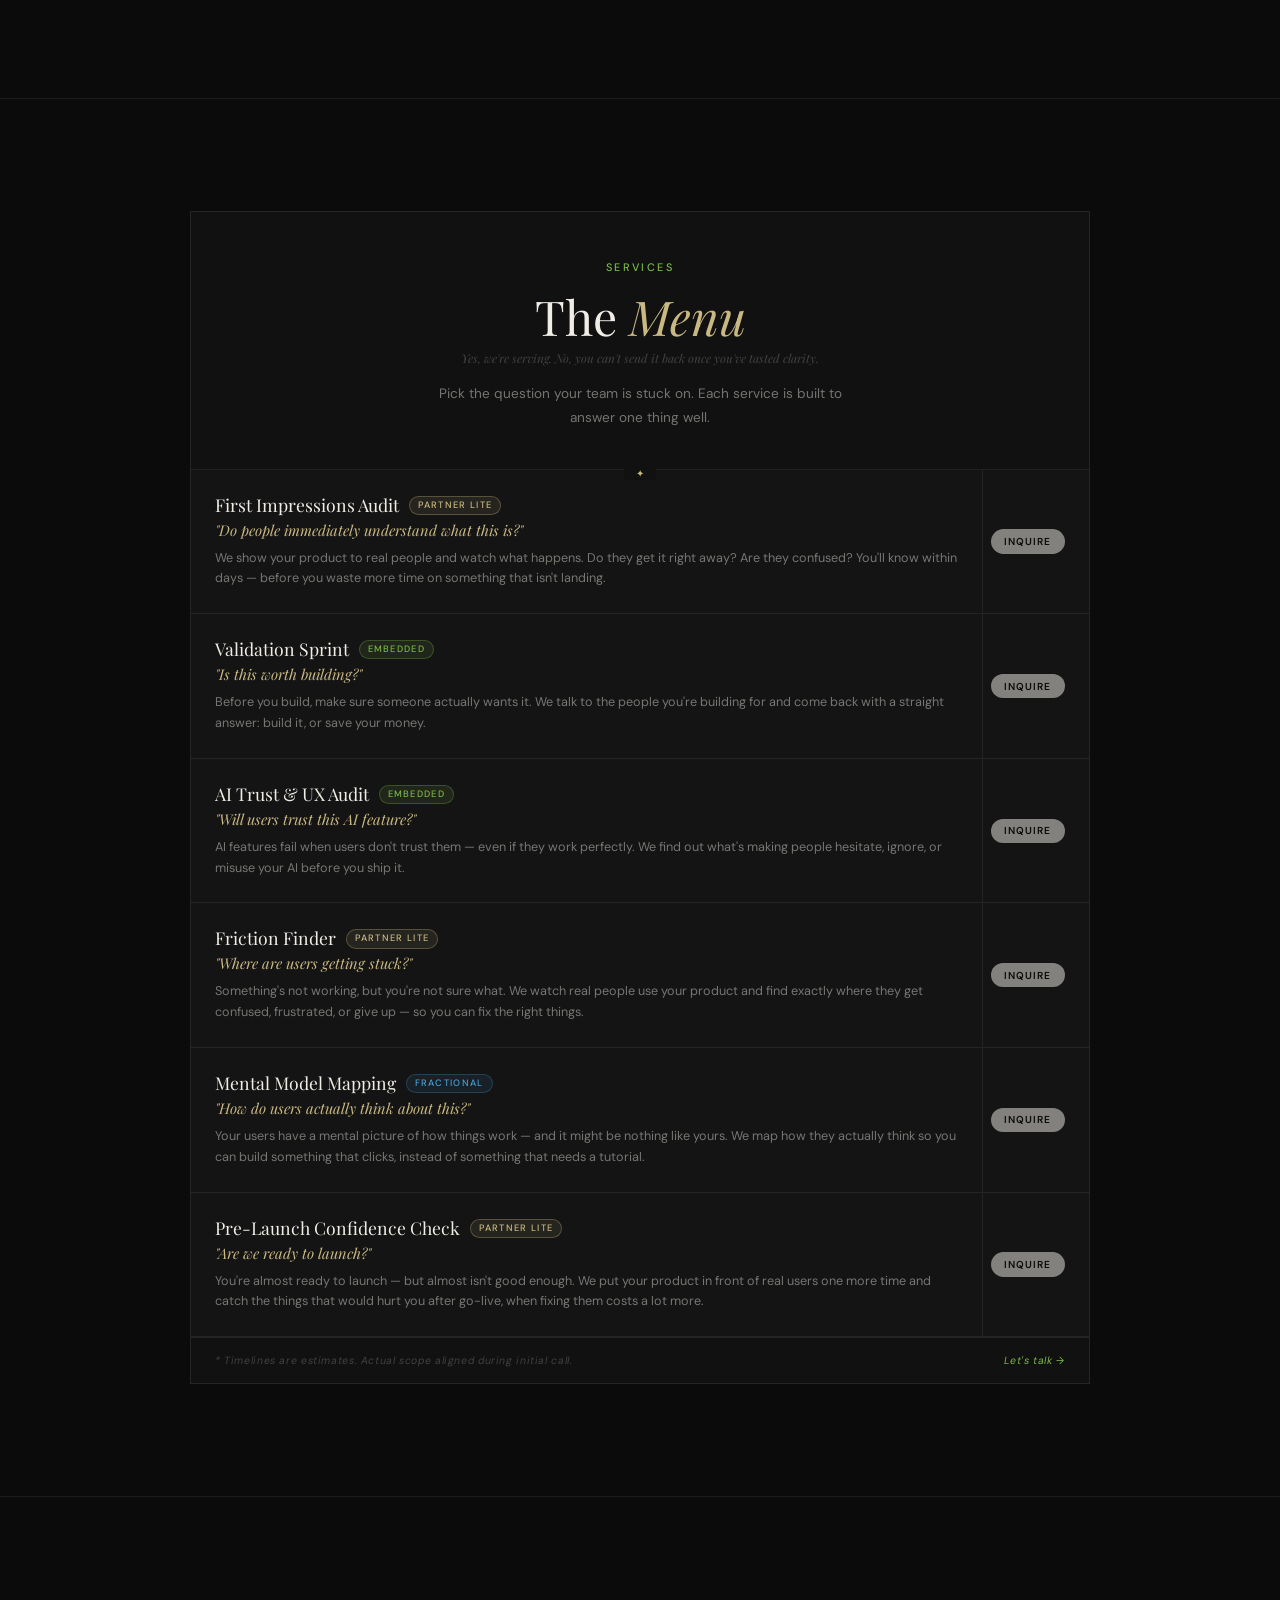
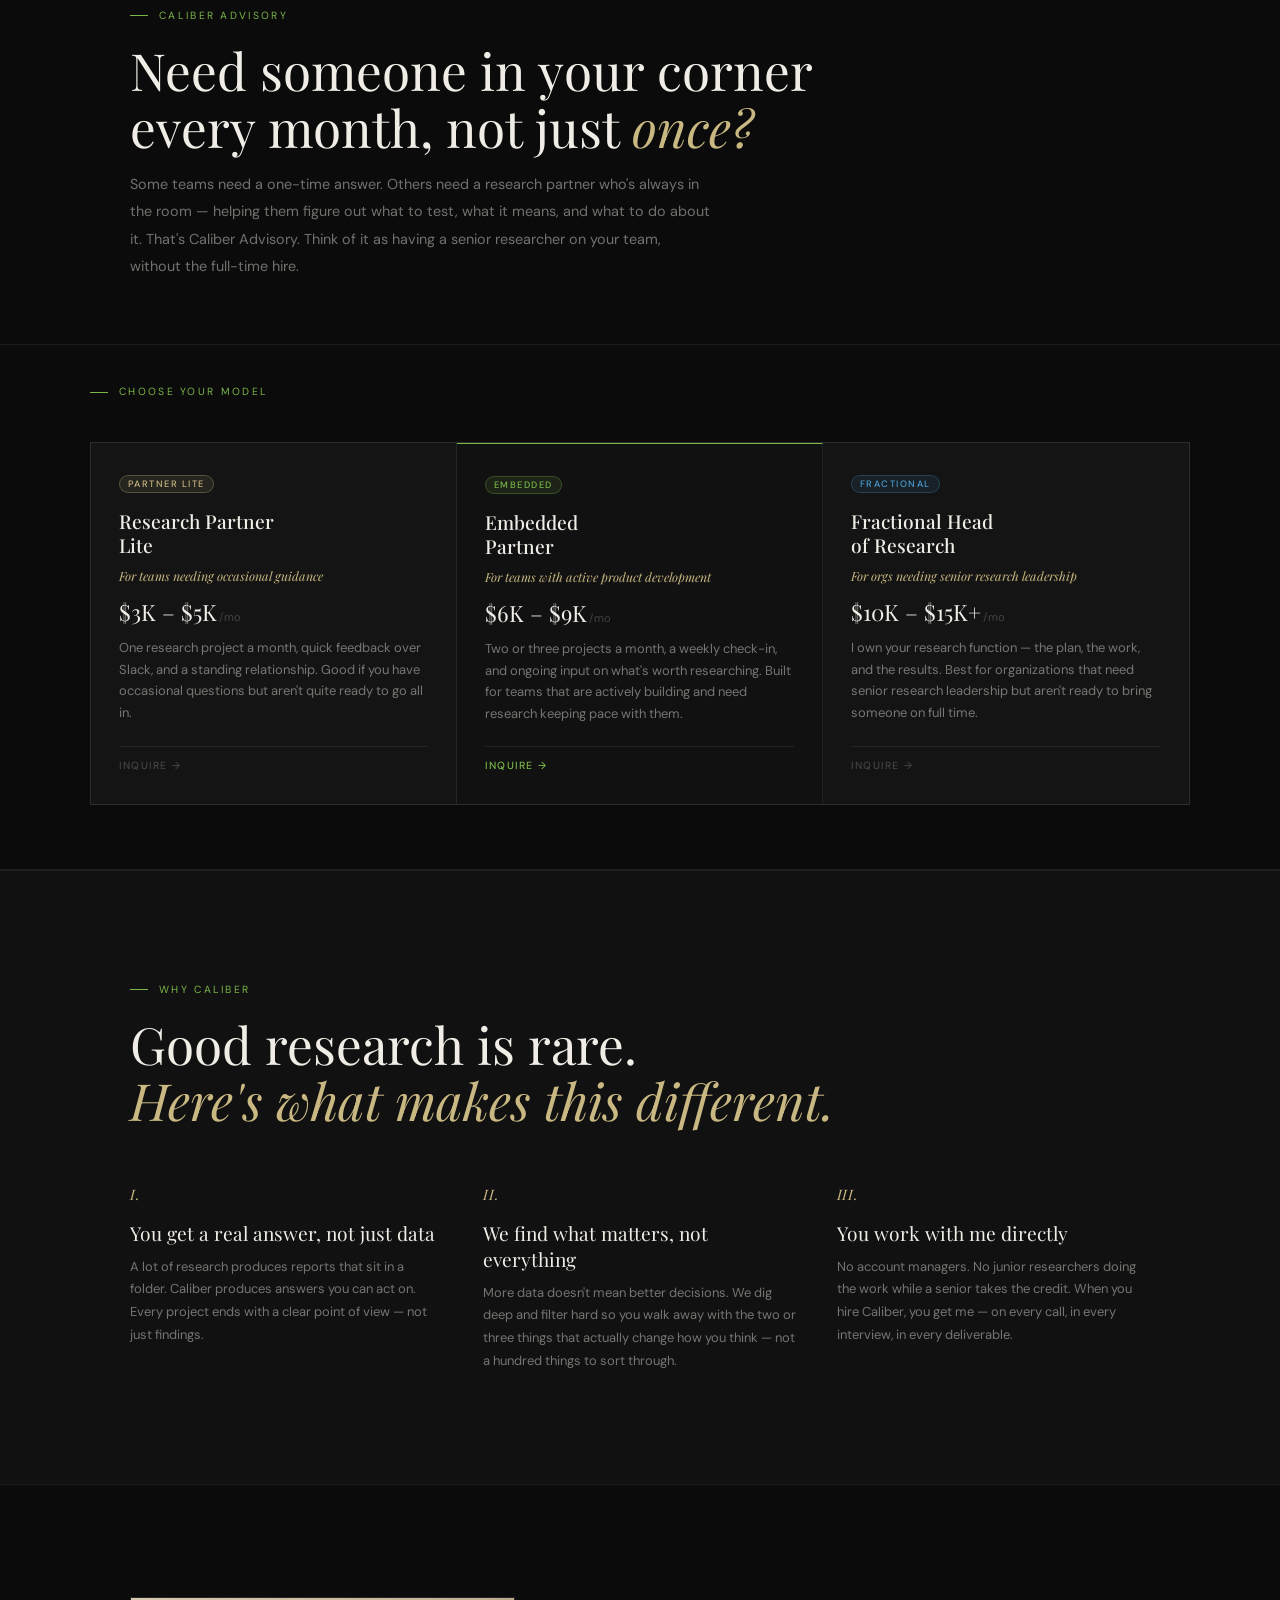
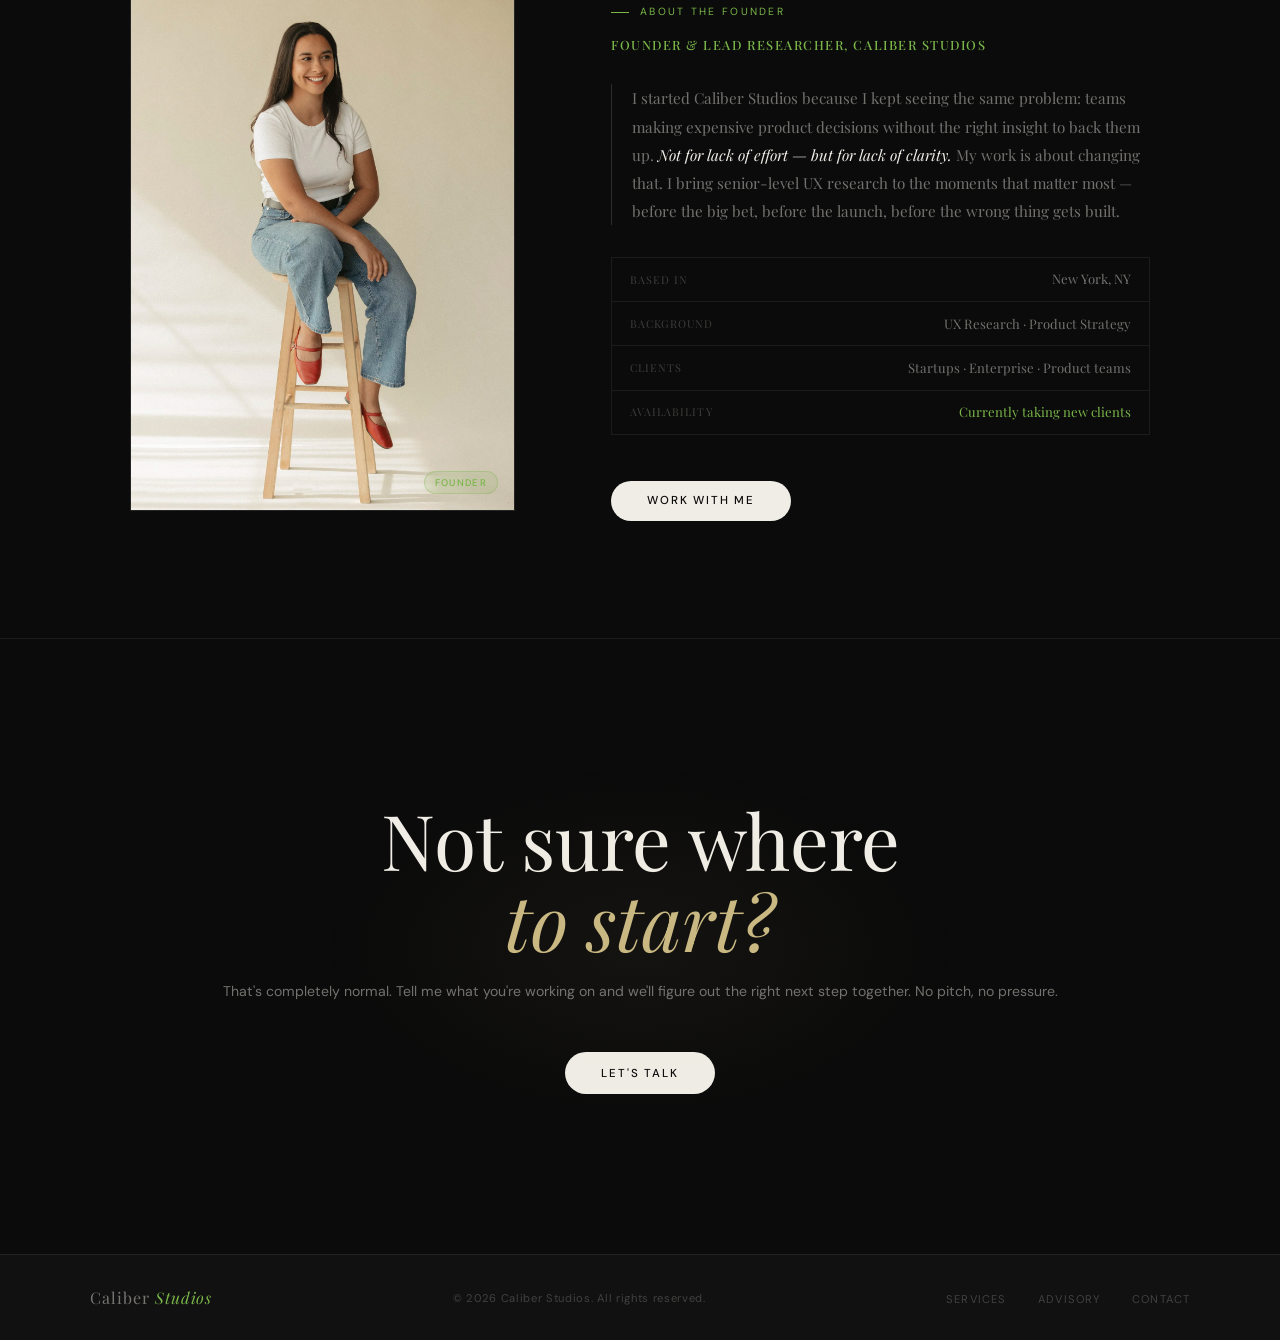
==== commit 0d615dbb: "Update index.html" ====
--- a/index.html
+++ b/index.html
@@ -1229,7 +1229,7 @@
 
     <div class="menu-item signature">
       <div class="menu-item-body">
-        <p class="menu-item-name">Validation Sprint <span class="menu-item-tag">Signature</span> <span class="menu-tier-badge embedded">Embedded</span></p>
+        <p class="menu-item-name">Validation Sprint <span class="menu-tier-badge embedded">Embedded</span></p>
         <p class="menu-item-decision">"Is this worth building?"</p>
         <p class="menu-item-desc">Before you build, make sure someone actually wants it. We talk to the people you're building for and come back with a straight answer: build it, or save your money.</p>
       </div>
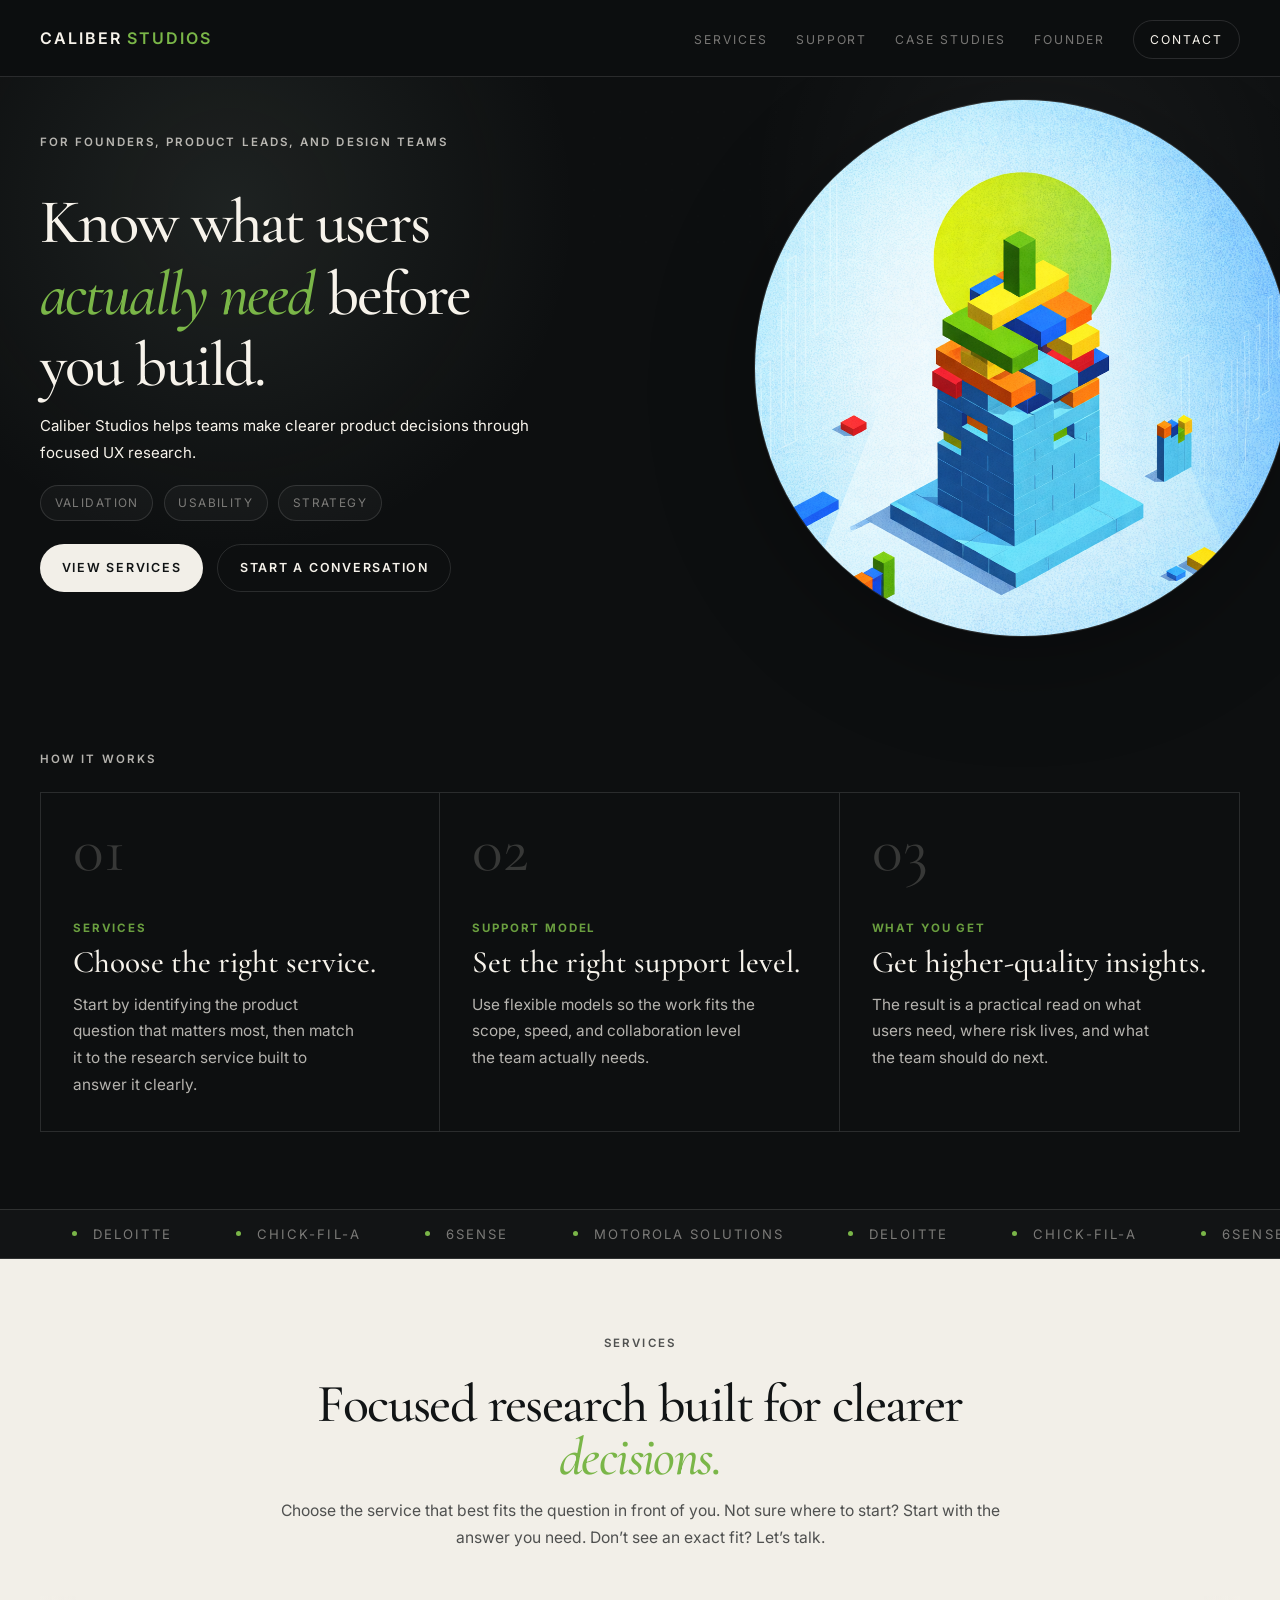
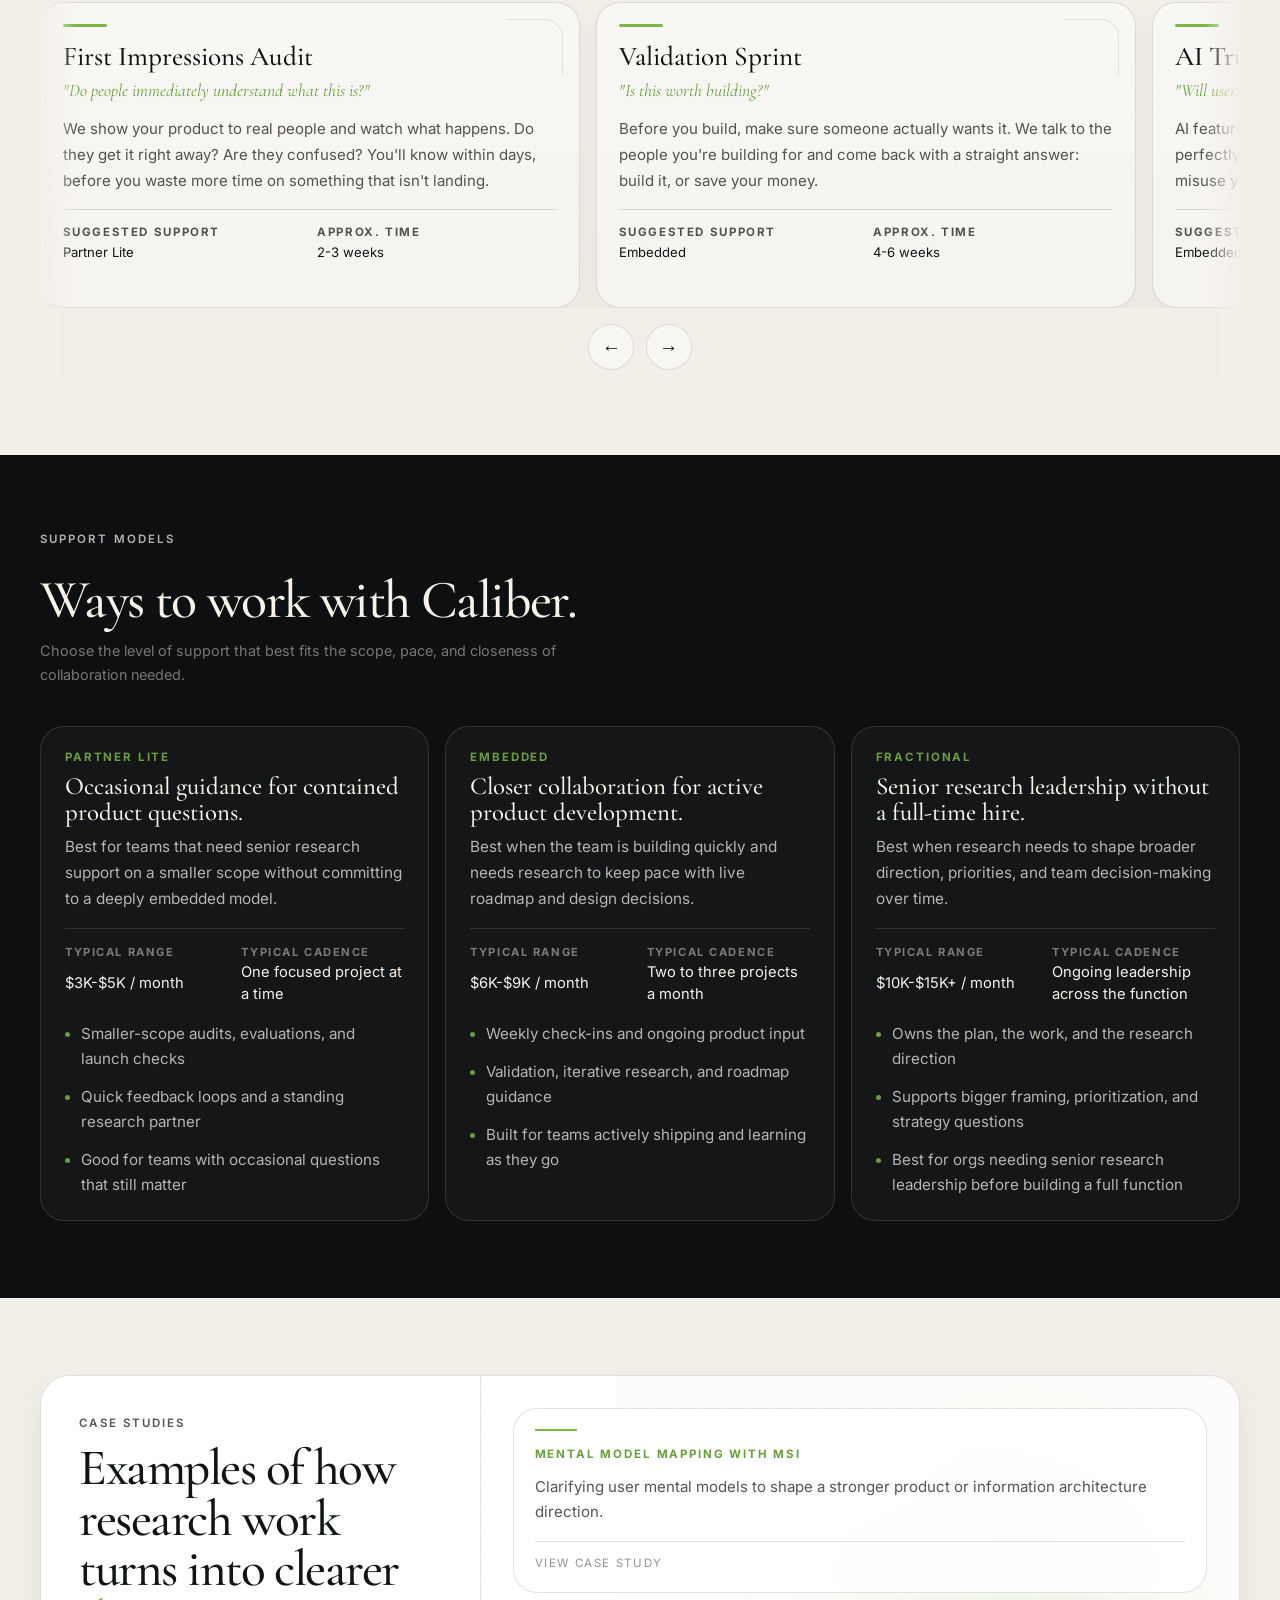
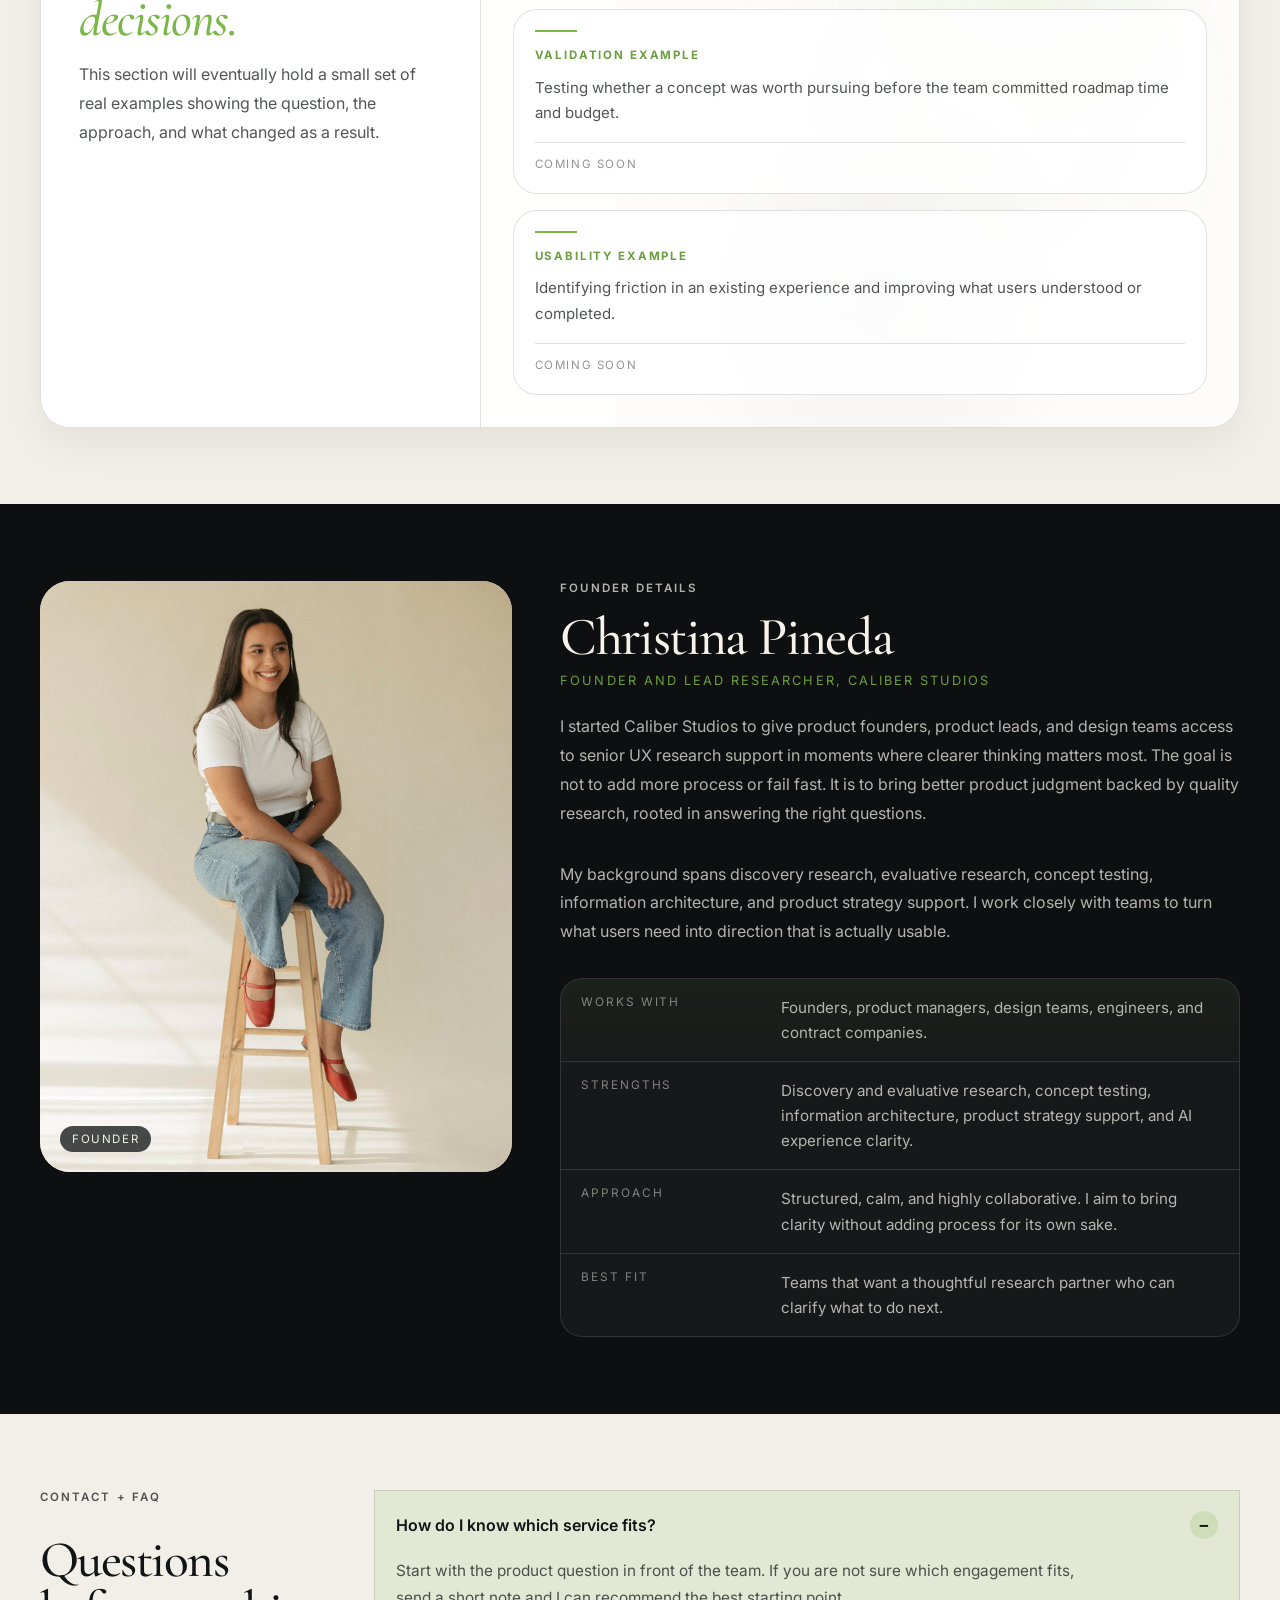
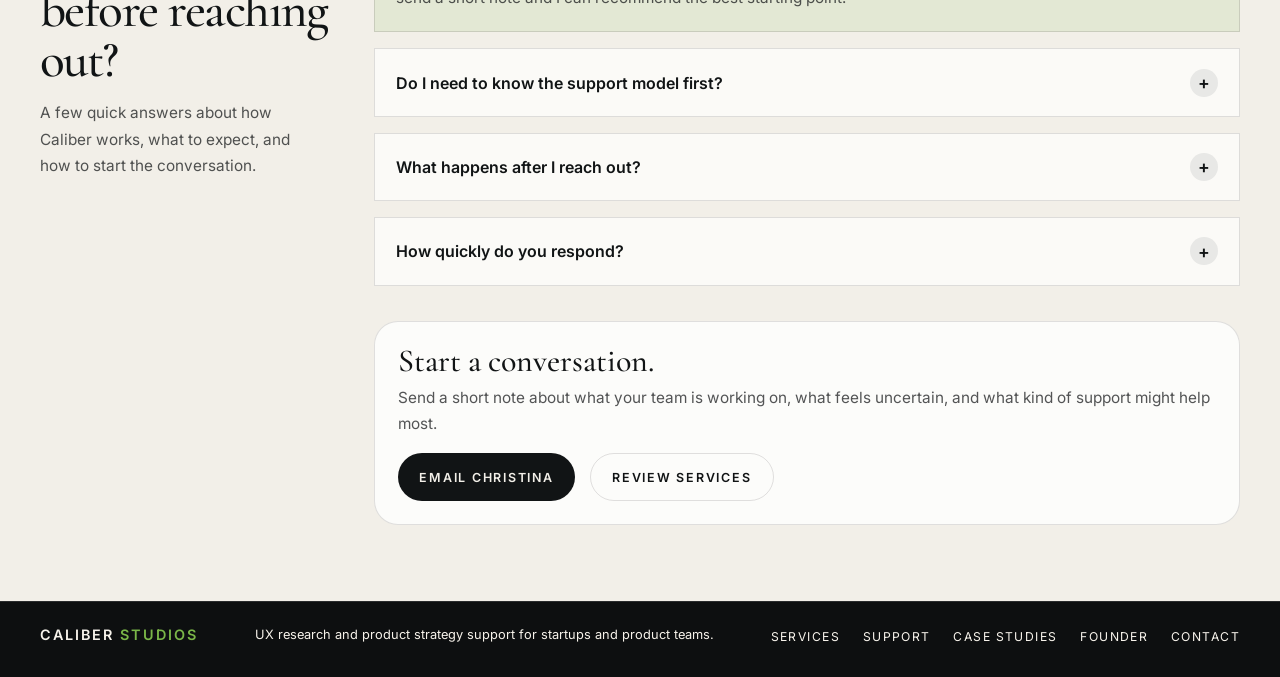
==== commit 9d65e2c2: "Update portfolio site" ====
--- a/index.html
+++ b/index.html
@@ -3,1419 +3,2721 @@
 <head>
 <meta charset="UTF-8">
 <meta name="viewport" content="width=device-width, initial-scale=1.0">
-<title>Caliber Studios — UX Research & Product Strategy</title>
+<title>Caliber Studios - UX Research & Product Strategy</title>
 <link rel="preconnect" href="https://fonts.googleapis.com">
 <link rel="preconnect" href="https://fonts.gstatic.com" crossorigin>
-<link href="https://fonts.googleapis.com/css2?family=Playfair+Display:ital,wght@0,400;0,500;0,600;1,400;1,500&family=DM+Sans:wght@300;400;500&display=swap" rel="stylesheet">
+<link href="https://fonts.googleapis.com/css2?family=Cormorant+Garamond:wght@400;500;600&family=Inter:wght@400;500;600;700&display=swap" rel="stylesheet">
 <style>
-*, *::before, *::after { margin: 0; padding: 0; box-sizing: border-box; }
+*, *::before, *::after { box-sizing: border-box; }
 
 :root {
-  --bg: #0b0b0b;
-  --bg-2: #111111;
-  --bg-card: #141414;
-  --bg-card-hover: #1a1a1a;
-  --border: rgba(255,255,255,0.07);
-  --border-hover: rgba(255,255,255,0.14);
-  --text: #f0ede6;
-  --text-muted: rgba(240,237,230,0.45);
-  --text-faint: rgba(240,237,230,0.22);
-  --green: #7ab648;
-  --green-dim: rgba(122,182,72,0.12);
-  --green-border: rgba(122,182,72,0.3);
-  --blue: #4a9fd4;
-  --blue-dim: rgba(74,159,212,0.1);
-  --gold: #c9b882;
-  --gold-dim: rgba(201,184,130,0.1);
+  --page-dark: #0d0f10;
+  --page-dark-soft: #151819;
+  --page-light: #f2efe8;
+  --page-light-soft: #e8e3da;
+  --surface-dark: rgba(255,255,255,0.04);
+  --surface-dark-strong: rgba(255,255,255,0.07);
+  --surface-light: rgba(12,14,15,0.03);
+  --surface-light-strong: rgba(12,14,15,0.08);
+  --border-dark: rgba(255,255,255,0.12);
+  --border-light: rgba(12,14,15,0.12);
+  --text-on-dark: #f7f3eb;
+  --text-on-dark-muted: rgba(247,243,235,0.72);
+  --text-on-dark-faint: rgba(247,243,235,0.46);
+  --text-on-light: #111415;
+  --text-on-light-muted: rgba(17,20,21,0.72);
+  --text-on-light-faint: rgba(17,20,21,0.46);
+  --accent: #7ab648;
+  --accent-strong: #6a9e3f;
+  --shadow-soft: 0 18px 50px rgba(0,0,0,0.14);
+  --radius-xl: 30px;
+  --radius-lg: 22px;
+  --radius-md: 16px;
+  --content-width: 1200px;
+  --nav-height: 76px;
+  --section-pad: clamp(3.25rem, 6vw, 5.5rem);
 }
 
 html { scroll-behavior: smooth; }
 
 body {
-  font-family: 'DM Sans', sans-serif;
-  background: var(--bg);
-  color: var(--text);
-  font-weight: 400;
+  margin: 0;
+  font-family: "Inter", sans-serif;
+  background: var(--page-dark);
+  color: var(--text-on-dark);
   -webkit-font-smoothing: antialiased;
-  overflow-x: hidden;
-}
-
-/* ── NOISE OVERLAY ── */
-body::before {
-  content: '';
-  position: fixed;
+  text-rendering: optimizeLegibility;
+}
+
+img {
+  max-width: 100%;
+  display: block;
+}
+
+a {
+  color: inherit;
+}
+
+main {
+  overflow: clip;
+}
+
+.container {
+  width: min(calc(100% - 2.5rem), var(--content-width));
+  margin: 0 auto;
+}
+
+.section {
+  padding: var(--section-pad) 0;
+}
+
+.section-dark {
+  background: var(--page-dark);
+  color: var(--text-on-dark);
+}
+
+.section-dark .eyebrow,
+.section-dark .section-copy,
+.section-dark .section-note,
+.section-dark .service-desc,
+.section-dark .proof-desc,
+.section-dark .case-copy,
+.section-dark .about-copy,
+.section-dark .contact-copy,
+.section-dark .contact-meta,
+.section-dark .detail-value,
+.section-dark .footer-copy,
+.section-dark .footer-links a,
+.section-dark .story-copy,
+.section-dark .story-list li,
+.section-dark .use-case-desc,
+.section-dark .support-copy,
+.section-dark .support-list li,
+.section-dark .proof-line {
+  color: var(--text-on-dark-muted);
+}
+
+.section-light {
+  background: var(--page-light);
+  color: var(--text-on-light);
+}
+
+.section-light .eyebrow,
+.section-light .section-copy,
+.section-light .section-note,
+.section-light .service-desc,
+.section-light .proof-desc,
+.section-light .case-copy,
+.section-light .about-copy,
+.section-light .contact-copy,
+.section-light .contact-meta,
+.section-light .detail-value,
+.section-light .footer-copy,
+.section-light .footer-links a,
+.section-light .story-copy,
+.section-light .story-list li,
+.section-light .use-case-desc,
+.section-light .support-copy,
+.section-light .support-list li,
+.section-light .proof-line {
+  color: var(--text-on-light-muted);
+}
+
+.section-header {
+  display: grid;
+  grid-template-columns: minmax(0, 0.9fr) minmax(0, 1.1fr);
+  gap: 2rem;
+  align-items: start;
+  margin-bottom: 3rem;
+}
+
+.services-header-copy {
+  padding-top: 2.35rem;
+}
+
+.eyebrow {
+  margin: 0 0 1rem;
+  font-size: 0.72rem;
+  font-weight: 600;
+  letter-spacing: 0.18em;
+  text-transform: uppercase;
+}
+
+.section-title,
+.hero-title,
+.about-name,
+.contact-title {
+  margin: 0;
+  font-family: "Cormorant Garamond", serif;
+  font-weight: 500;
+  line-height: 0.98;
+  letter-spacing: -0.03em;
+}
+
+.section-title {
+  font-size: clamp(2.4rem, 4.2vw, 4rem);
+}
+
+.section-copy,
+.hero-sub,
+.about-copy,
+.contact-copy,
+.proof-desc,
+.case-copy,
+.service-desc {
+  margin: 0;
+  font-size: 1rem;
+  line-height: 1.8;
+}
+
+.section-note {
+  margin: 0.75rem 0 0;
+  font-size: 0.9rem;
+  line-height: 1.7;
+}
+
+.marquee-band {
+  border-top: 1px solid var(--border-dark);
+  border-bottom: 1px solid var(--border-dark);
+  background: rgba(255,255,255,0.02);
+  overflow: hidden;
+}
+
+.marquee-track {
+  display: flex;
+  width: max-content;
+  animation: marquee-scroll 26s linear infinite;
+}
+
+.marquee-item {
+  display: inline-flex;
+  align-items: center;
+  gap: 1rem;
+  padding: 1rem 2rem;
+  font-size: 0.82rem;
+  letter-spacing: 0.16em;
+  text-transform: uppercase;
+  color: var(--text-on-dark-faint);
+  white-space: nowrap;
+}
+
+.marquee-dot {
+  width: 5px;
+  height: 5px;
+  border-radius: 50%;
+  background: var(--accent);
+  flex-shrink: 0;
+}
+
+.story-grid,
+.support-grid,
+.use-cases-grid,
+.case-study-grid {
+  display: grid;
+  gap: 1rem;
+}
+
+.story-grid {
+  grid-template-columns: minmax(0, 1fr) minmax(0, 1fr);
+}
+
+.story-card,
+.support-card,
+.use-case-card {
+  border: 1px solid;
+  border-radius: 24px;
+  padding: 1.45rem 1.5rem;
+}
+
+.section-light .story-card,
+.section-light .support-card,
+.section-light .use-case-card {
+  border-color: var(--border-light);
+  background: rgba(255,255,255,0.36);
+}
+
+.section-dark .story-card,
+.section-dark .support-card,
+.section-dark .use-case-card {
+  border-color: var(--border-dark);
+  background: rgba(255,255,255,0.03);
+}
+
+.story-kicker,
+.support-kicker,
+.use-case-kicker {
+  margin: 0 0 0.55rem;
+  font-size: 0.72rem;
+  letter-spacing: 0.16em;
+  text-transform: uppercase;
+  font-weight: 700;
+  color: var(--accent-strong);
+}
+
+.story-title,
+.support-title,
+.use-case-title {
+  margin: 0 0 0.55rem;
+  font-family: "Cormorant Garamond", serif;
+  font-size: 1.9rem;
+  line-height: 1.05;
+  font-weight: 500;
+}
+
+.story-copy,
+.support-copy,
+.use-case-desc,
+.proof-line {
+  margin: 0;
+  font-size: 0.96rem;
+  line-height: 1.7;
+}
+
+.support-meta {
+  display: grid;
+  grid-template-columns: repeat(2, minmax(0, 1fr));
+  gap: 0.85rem;
+  margin-top: 1rem;
+  padding-top: 1rem;
+  border-top: 1px solid;
+}
+
+.section-light .support-meta {
+  border-color: var(--border-light);
+}
+
+.section-dark .support-meta {
+  border-color: var(--border-dark);
+}
+
+.support-meta-block {
+  display: grid;
+  gap: 0.2rem;
+}
+
+.support-meta-label {
+  margin: 0;
+  font-size: 0.7rem;
+  letter-spacing: 0.14em;
+  text-transform: uppercase;
+  font-weight: 700;
+  color: var(--text-on-dark-faint);
+}
+
+.support-meta-value {
+  margin: 0;
+  font-size: 0.92rem;
+  line-height: 1.45;
+}
+
+.story-list,
+.support-list {
+  list-style: none;
+  margin: 1rem 0 0;
+  padding: 0;
+  display: grid;
+  gap: 0.8rem;
+}
+
+.story-list li,
+.support-list li {
+  position: relative;
+  padding-left: 1rem;
+  font-size: 0.95rem;
+  line-height: 1.65;
+}
+
+.story-list li::before,
+.support-list li::before {
+  content: "";
+  position: absolute;
+  left: 0;
+  top: 0.7rem;
+  width: 5px;
+  height: 5px;
+  border-radius: 50%;
+  background: var(--accent-strong);
+}
+
+.services-simple {
+  display: grid;
+  gap: 1rem;
+}
+
+.service-carousel {
+  position: relative;
+  margin-top: 1rem;
+  overflow: hidden;
+  padding-block: 0.35rem 0.5rem;
+}
+
+.service-carousel::before,
+.service-carousel::after {
+  content: "";
+  position: absolute;
+  top: 0;
+  bottom: 0;
+  width: 36px;
+  z-index: 2;
+  pointer-events: none;
+}
+
+.service-carousel::before {
+  left: 0;
+  background: linear-gradient(to right, var(--page-light), rgba(247,243,235,0));
+}
+
+.service-carousel::after {
+  right: 0;
+  background: linear-gradient(to left, var(--page-light), rgba(247,243,235,0));
+}
+
+.service-carousel-controls {
+  display: flex;
+  justify-content: center;
+  gap: 0.7rem;
+  margin-top: 1rem;
+}
+
+.service-carousel-button {
+  width: 46px;
+  height: 46px;
+  border-radius: 50%;
+  border: 1px solid var(--border-light);
+  background: rgba(255,255,255,0.5);
+  color: var(--text-on-light);
+  font-size: 1.2rem;
+  line-height: 1;
+  cursor: pointer;
+  transition: transform 0.2s ease, border-color 0.2s ease, background-color 0.2s ease;
+}
+
+.service-carousel-button:hover {
+  transform: translateY(-1px);
+  border-color: rgba(17,20,21,0.18);
+  background: rgba(255,255,255,0.78);
+}
+
+.service-carousel-button:focus-visible {
+  outline: 2px solid rgba(122,182,72,0.55);
+  outline-offset: 3px;
+}
+
+.service-carousel-track {
+  display: flex;
+  gap: 1rem;
+  overflow-x: auto;
+  scroll-snap-type: x mandatory;
+  scroll-behavior: smooth;
+  scrollbar-width: none;
+  -ms-overflow-style: none;
+}
+
+.service-carousel-track::-webkit-scrollbar {
+  display: none;
+}
+
+.services-showcase {
+  display: grid;
+  gap: 1.8rem;
+}
+
+.services-showcase-intro {
+  display: grid;
+  justify-items: center;
+  text-align: center;
+  gap: 0.8rem;
+}
+
+.services-showcase-intro .section-title {
+  max-width: 800px;
+}
+
+.services-showcase-copy {
+  margin: 0;
+  max-width: 720px;
+  font-size: 0.98rem;
+  line-height: 1.75;
+  color: var(--text-on-light-muted);
+}
+
+.service-simple-card {
+  flex: 0 0 clamp(400px, calc((100vw - 11rem) / 2), 540px);
+  scroll-snap-align: start;
+  border: 1px solid var(--border-light);
+  border-radius: 24px;
+  background: linear-gradient(180deg, rgba(255,255,255,0.52), rgba(255,255,255,0.3));
+  padding: 1.35rem 1.35rem 1.2rem;
+  box-shadow: 0 12px 28px rgba(17,20,21,0.05);
+  position: relative;
+  overflow: hidden;
+  transition: transform 0.22s ease, box-shadow 0.22s ease, border-color 0.22s ease, background-color 0.22s ease;
+  display: block;
+}
+
+.service-simple-card::after {
+  content: "";
+  position: absolute;
+  right: 1rem;
+  top: 1rem;
+  width: 56px;
+  height: 56px;
+  border-top: 1px solid rgba(17,20,21,0.1);
+  border-right: 1px solid rgba(17,20,21,0.1);
+  border-radius: 0 18px 0 0;
+  pointer-events: none;
+}
+
+.service-simple-card::before {
+  content: "";
+  display: block;
+  width: 44px;
+  height: 3px;
+  border-radius: 999px;
+  background: var(--accent);
+  margin-bottom: 0.95rem;
+}
+
+.service-simple-card:hover {
+  transform: translateY(-2px);
+  box-shadow: 0 18px 34px rgba(17,20,21,0.08);
+  border-color: rgba(17,20,21,0.18);
+}
+
+.service-simple-name {
+  margin: 0 0 0.55rem;
+  font-family: "Cormorant Garamond", serif;
+  font-size: 1.7rem;
+  line-height: 1.05;
+  font-weight: 500;
+  color: var(--text-on-light);
+}
+
+.service-simple-question {
+  margin: 0 0 0.9rem;
+  font-family: "Cormorant Garamond", serif;
+  font-size: 1.1rem;
+  line-height: 1.25;
+  font-style: italic;
+  color: var(--accent-strong);
+}
+
+.service-simple-desc {
+  margin: 0;
+  font-size: 0.94rem;
+  line-height: 1.7;
+  color: var(--text-on-light-muted);
+}
+
+.service-simple-meta {
+  display: grid;
+  grid-template-columns: repeat(2, minmax(0, 1fr));
+  gap: 0.9rem;
+  margin-top: 1rem;
+  padding-top: 0.95rem;
+  border-top: 1px solid var(--border-light);
+}
+
+.service-simple-meta-block {
+  display: grid;
+  gap: 0.22rem;
+}
+
+.service-simple-meta-label {
+  margin: 0;
+  font-size: 0.72rem;
+  letter-spacing: 0.14em;
+  text-transform: uppercase;
+  font-weight: 700;
+  color: var(--text-on-light-muted);
+}
+
+.service-simple-meta-value {
+  margin: 0;
+  font-size: 0.82rem;
+  line-height: 1.5;
+  color: var(--text-on-light);
+}
+
+.process-header {
+  margin-bottom: 1.6rem;
+}
+
+.process-grid {
+  display: grid;
+  grid-template-columns: repeat(3, minmax(0, 1fr));
+  gap: 0;
+  border: 1px solid var(--border-dark);
+}
+
+.process-card {
+  position: relative;
+  min-height: 320px;
+  padding: 8rem 2rem 2rem;
+  border-right: 1px solid var(--border-dark);
+}
+
+.process-card:last-child {
+  border-right: none;
+}
+
+.process-number {
+  position: absolute;
+  top: 1.6rem;
+  left: 2rem;
+  margin: 0;
+  font-family: "Cormorant Garamond", serif;
+  font-size: clamp(3.4rem, 5vw, 4.6rem);
+  line-height: 1;
+  color: rgba(247,243,235,0.18);
+  text-shadow: 0 0 28px rgba(255,255,255,0.03);
+}
+
+.process-kicker {
+  margin: 0 0 0.7rem;
+  font-size: 0.72rem;
+  letter-spacing: 0.16em;
+  text-transform: uppercase;
+  font-weight: 700;
+  color: var(--accent-strong);
+}
+
+.process-title {
+  margin: 0 0 0.8rem;
+  font-family: "Cormorant Garamond", serif;
+  font-size: 1.95rem;
+  line-height: 1.05;
+  font-weight: 500;
+}
+
+.process-copy {
+  margin: 0;
+  max-width: 29ch;
+  font-size: 0.96rem;
+  line-height: 1.75;
+  color: var(--text-on-dark-muted);
+}
+
+.support-intro {
+  display: grid;
+  gap: 1rem;
+  margin-bottom: 2.4rem;
+}
+
+.support-intro-top {
+  display: grid;
+  gap: 0.75rem;
+}
+
+.support-intro-note {
+  margin: 0;
+  max-width: 560px;
+  font-size: 0.9rem;
+  line-height: 1.7;
+  color: var(--text-on-dark-faint);
+}
+
+.support-intro-title {
+  margin: 0;
+  max-width: 820px;
+  font-family: "Cormorant Garamond", serif;
+  font-size: clamp(2.4rem, 4.2vw, 4.2rem);
+  line-height: 0.98;
+  letter-spacing: -0.03em;
+  font-weight: 500;
+}
+
+.case-studies-intro {
+  display: grid;
+  grid-template-columns: minmax(220px, 0.42fr) minmax(0, 1fr);
+  gap: 2rem;
+  align-items: start;
+  margin-bottom: 2.2rem;
+  padding-bottom: 1.25rem;
+  border-bottom: 1px solid var(--border-light);
+}
+
+.case-studies-title {
+  margin: 0;
+  font-family: "Cormorant Garamond", serif;
+  font-size: clamp(2rem, 3vw, 3rem);
+  line-height: 1.02;
+  letter-spacing: -0.02em;
+  font-weight: 500;
+}
+
+.case-studies-copy {
+  margin: 0;
+  max-width: 720px;
+  font-size: 0.98rem;
+  line-height: 1.8;
+  color: var(--text-on-light-muted);
+}
+
+.proof-shell {
+  position: relative;
+  overflow: hidden;
+  border-radius: 30px;
+  border: 1px solid var(--border-light);
+  background:
+    linear-gradient(90deg, rgba(255,255,255,0.96) 0 48%, rgba(255,255,255,0.8) 48% 100%),
+    radial-gradient(circle at 78% 50%, rgba(122,182,72,0.12), transparent 28%);
+  box-shadow: 0 16px 40px rgba(17,20,21,0.06);
+}
+
+.proof-shell::after {
+  content: "";
+  position: absolute;
   inset: 0;
-  background-image: url("data:image/svg+xml,%3Csvg viewBox='0 0 256 256' xmlns='http://www.w3.org/2000/svg'%3E%3Cfilter id='noise'%3E%3CfeTurbulence type='fractalNoise' baseFrequency='0.9' numOctaves='4' stitchTiles='stitch'/%3E%3C/filter%3E%3Crect width='100%25' height='100%25' filter='url(%23noise)' opacity='0.03'/%3E%3C/svg%3E");
+  background:
+    radial-gradient(circle at 82% 30%, rgba(122,182,72,0.08), transparent 20%),
+    radial-gradient(circle at 70% 80%, rgba(17,20,21,0.05), transparent 22%);
   pointer-events: none;
-  z-index: 0;
-  opacity: 0.4;
-}
-
-/* ── NAV ── */
-nav {
-  position: fixed;
+}
+
+.proof-shell::before {
+  content: "";
+  position: absolute;
+  inset: 0;
+  background:
+    linear-gradient(90deg, transparent 0 55%, rgba(17,20,21,0.05) 55% 55.2%, transparent 55.2%),
+    radial-gradient(circle, rgba(17,20,21,0.1) 0 1px, transparent 1px);
+  background-size: auto, 24px 24px;
+  opacity: 0.12;
+  pointer-events: none;
+}
+
+.proof-layout {
+  position: relative;
+  display: grid;
+  grid-template-columns: minmax(0, 0.58fr) minmax(0, 1fr);
+  align-items: stretch;
+  min-height: 430px;
+  z-index: 1;
+}
+
+.proof-copy-panel {
+  padding: 2.5rem 2.4rem;
+  border-right: 1px solid var(--border-light);
+  background: rgba(255,255,255,0.88);
+}
+
+.proof-copy-panel .eyebrow {
+  margin-bottom: 0.85rem;
+}
+
+.proof-copy-panel .section-title {
+  font-size: clamp(2.4rem, 4vw, 3.6rem);
+}
+
+.proof-copy-panel .section-copy {
+  margin-top: 1rem;
+}
+
+.proof-card-stack {
+  display: grid;
+  align-content: center;
+  gap: 1rem;
+  padding: 2rem;
+}
+
+.proof-card-stack .case-study-card {
+  background: rgba(255,255,255,0.82);
+}
+
+.support-grid {
+  grid-template-columns: repeat(3, minmax(0, 1fr));
+}
+
+.support-card {
+  min-height: 100%;
+}
+
+.support-card .support-title {
+  font-size: 1.55rem;
+}
+
+.use-cases-grid {
+  grid-template-columns: repeat(2, minmax(0, 1fr));
+}
+
+.case-study-grid {
+  grid-template-columns: repeat(3, minmax(0, 1fr));
+}
+
+.case-study-card {
+  border: 1px solid var(--border-light);
+  border-radius: 24px;
+  padding: 1.25rem 1.3rem 1.35rem;
+  background: rgba(17,20,21,0.03);
+  position: relative;
+}
+
+a.case-study-card {
+  display: block;
+  text-decoration: none;
+  color: inherit;
+}
+
+.case-study-card::before {
+  content: "";
+  display: block;
+  width: 42px;
+  height: 2px;
+  background: var(--accent);
+  margin-bottom: 1rem;
+}
+
+.case-study-label {
+  margin: 0 0 0.8rem;
+  font-size: 0.72rem;
+  letter-spacing: 0.16em;
+  text-transform: uppercase;
+  font-weight: 700;
+  color: var(--accent-strong);
+}
+
+.case-study-name {
+  margin: 0 0 0.55rem;
+  font-family: "Cormorant Garamond", serif;
+  font-size: 1.8rem;
+  line-height: 1.05;
+  font-weight: 500;
+  color: var(--text-on-light);
+}
+
+.case-study-desc {
+  margin: 0;
+  font-size: 0.94rem;
+  line-height: 1.7;
+  color: var(--text-on-light-muted);
+}
+
+.case-study-meta {
+  margin: 1rem 0 0;
+  padding-top: 0.9rem;
+  border-top: 1px solid var(--border-light);
+  font-size: 0.72rem;
+  letter-spacing: 0.14em;
+  text-transform: uppercase;
+  color: var(--text-on-light-faint);
+}
+
+.proof-stack {
+  display: grid;
+  gap: 1rem;
+}
+
+.proof-item {
+  border-top: 1px solid var(--border-dark);
+  padding-top: 1rem;
+}
+
+.proof-item:first-child {
+  border-top: none;
+  padding-top: 0;
+}
+
+.btn-row {
+  display: flex;
+  gap: 0.9rem;
+  flex-wrap: wrap;
+}
+
+.btn-primary,
+.btn-secondary {
+  display: inline-flex;
+  align-items: center;
+  justify-content: center;
+  min-height: 48px;
+  padding: 0.85rem 1.35rem;
+  border-radius: 999px;
+  text-decoration: none;
+  font-size: 0.78rem;
+  font-weight: 600;
+  letter-spacing: 0.14em;
+  text-transform: uppercase;
+  transition: transform 0.25s ease, background-color 0.25s ease, border-color 0.25s ease, color 0.25s ease;
+}
+
+.btn-primary:hover,
+.btn-secondary:hover,
+.nav-cta:hover,
+.service-card:hover,
+.proof-card:hover,
+.detail-list:hover,
+.contact-card:hover {
+  transform: translateY(-2px);
+}
+
+.section-dark .btn-primary {
+  background: var(--page-light);
+  color: var(--text-on-light);
+}
+
+.section-dark .btn-secondary {
+  border: 1px solid var(--border-dark);
+  color: var(--text-on-dark);
+  background: transparent;
+}
+
+.section-light .btn-primary {
+  background: var(--text-on-light);
+  color: var(--page-light);
+}
+
+.section-light .btn-secondary {
+  border: 1px solid var(--border-light);
+  color: var(--text-on-light);
+  background: transparent;
+}
+
+.section-dark .btn-secondary:hover {
+  background: rgba(255,255,255,0.05);
+  border-color: rgba(255,255,255,0.2);
+}
+
+.section-light .btn-secondary:hover {
+  background: rgba(17,20,21,0.05);
+  border-color: rgba(17,20,21,0.18);
+}
+
+.site-nav {
+  position: sticky;
   top: 0;
-  left: 0;
-  right: 0;
-  z-index: 100;
-  padding: 0 2.5rem;
-  height: 64px;
+  z-index: 20;
+  backdrop-filter: blur(18px);
+  -webkit-backdrop-filter: blur(18px);
+  background: rgba(13,15,16,0.78);
+  border-bottom: 1px solid var(--border-dark);
+}
+
+.nav-inner {
+  min-height: var(--nav-height);
   display: flex;
   align-items: center;
   justify-content: space-between;
-  background: rgba(11,11,11,0.8);
-  backdrop-filter: blur(12px);
-  -webkit-backdrop-filter: blur(12px);
-  border-bottom: 0.5px solid var(--border);
+  gap: 1.5rem;
 }
 
 .nav-logo {
-  font-family: 'Playfair Display', serif;
-  font-size: 1.1rem;
-  font-weight: 400;
-  color: var(--text);
-  letter-spacing: 0.06em;
   text-decoration: none;
+  font-size: 1rem;
+  letter-spacing: 0.12em;
+  text-transform: uppercase;
+  font-weight: 600;
 }
 
 .nav-logo span {
-  font-style: italic;
-  color: var(--green);
+  color: var(--accent);
 }
 
 .nav-links {
   display: flex;
+  gap: 1.75rem;
+  list-style: none;
+  margin: 0;
+  padding: 0;
   align-items: center;
-  gap: 2rem;
-  list-style: none;
 }
 
 .nav-links a {
   text-decoration: none;
+  font-size: 0.76rem;
+  text-transform: uppercase;
+  letter-spacing: 0.16em;
+  color: var(--text-on-dark-faint);
+  transition: color 0.25s ease;
+}
+
+.nav-links a:hover {
+  color: var(--text-on-dark);
+}
+
+.nav-cta {
+  padding: 0.7rem 1rem;
+  border-radius: 999px;
+  border: 1px solid var(--border-dark);
+  color: var(--text-on-dark) !important;
+}
+
+.hero {
+  padding: 1.4rem 0 2.4rem;
+  position: relative;
+}
+
+.hero::before {
+  content: "";
+  position: absolute;
+  inset: 0;
+  background:
+    radial-gradient(circle at 18% 22%, rgba(135,152,139,0.14), transparent 30%),
+    radial-gradient(circle at 82% 18%, rgba(255,255,255,0.05), transparent 26%);
+  pointer-events: none;
+}
+
+.hero-grid {
+  position: relative;
+  display: grid;
+  grid-template-columns: minmax(0, 1fr);
+  gap: 0;
+  align-items: end;
+  min-height: calc(52vh - var(--nav-height));
+}
+
+.hero-copy {
+  max-width: 760px;
+  padding-top: 2.2rem;
+  align-self: start;
+  overflow: visible;
+}
+
+.hero-layout {
+  display: grid;
+  grid-template-columns: minmax(0, 0.88fr) minmax(420px, 1.12fr);
+  gap: 1.5rem;
+  align-items: center;
+}
+
+.hero-pill-row {
+  display: flex;
+  gap: 0.65rem;
+  flex-wrap: wrap;
+  margin: 1.15rem 0 1.45rem;
+}
+
+.hero-pill {
+  display: inline-flex;
+  align-items: center;
+  min-height: 36px;
+  padding: 0.45rem 0.85rem;
+  border-radius: 999px;
+  border: 1px solid var(--border-dark);
+  background: rgba(255,255,255,0.03);
+  font-size: 0.74rem;
+  letter-spacing: 0.12em;
+  text-transform: uppercase;
+  color: var(--text-on-dark-faint);
+}
+
+.hero-visual {
+  position: relative;
+  min-height: 430px;
+  display: grid;
+  place-items: center end;
+  overflow: visible;
+}
+
+.hero-visual::before {
+  content: "";
+  position: absolute;
+  inset: 0;
+  background: radial-gradient(circle, rgba(255,255,255,0.16) 0 1.5px, transparent 1.5px);
+  background-size: 26px 26px;
+  opacity: 0.08;
+  mask-image: linear-gradient(to bottom, rgba(0,0,0,0.9), transparent 88%);
+}
+
+.hero-art {
+  position: relative;
+  z-index: 1;
+  width: min(42vw, 540px);
+  aspect-ratio: 1 / 1;
+  max-width: none;
+  margin-right: -4vw;
+  border-radius: 50%;
+  overflow: hidden;
+  border: 1px solid rgba(255,255,255,0.12);
+  filter: drop-shadow(0 24px 50px rgba(0,0,0,0.28));
+}
+
+.hero-art img {
+  width: 100%;
+  height: 100%;
+  display: block;
+  object-fit: cover;
+  object-position: center center;
+}
+
+.hero-wave {
+  position: absolute;
+  inset: 9% 4% 10% 6%;
+  border-radius: 48px;
+  background:
+    radial-gradient(circle at 22% 28%, rgba(122,182,72,0.1), transparent 22%),
+    radial-gradient(circle at 76% 30%, rgba(255,255,255,0.05), transparent 24%),
+    radial-gradient(circle at 44% 72%, rgba(255,255,255,0.04), transparent 28%);
+  border: 1px solid rgba(255,255,255,0.04);
+}
+
+.hero-wave::before,
+.hero-wave::after {
+  content: "";
+  position: absolute;
+  inset: 8% 6% 14%;
+  border-radius: 42px;
+  border: 1px solid rgba(255,255,255,0.08);
+  opacity: 0.55;
+}
+
+.hero-wave::after {
+  inset: 20% 12% 0;
+}
+
+.hero-wave i,
+.hero-wave b,
+.hero-wave span {
+  position: absolute;
+  display: block;
+  pointer-events: none;
+}
+
+.hero-wave i {
+  inset: 18% 12% auto 18%;
+  height: 1px;
+  background: linear-gradient(to right, rgba(255,255,255,0.1), transparent);
+}
+
+.hero-wave b {
+  right: 10%;
+  top: 18%;
+  width: 86px;
+  height: 86px;
+  border-top: 1px solid rgba(255,255,255,0.12);
+  border-right: 1px solid rgba(255,255,255,0.12);
+  border-radius: 0 26px 0 0;
+  opacity: 0.7;
+}
+
+.hero-wave span {
+  left: 16%;
+  bottom: 14%;
+  width: 120px;
+  height: 60px;
+  border-left: 1px solid rgba(255,255,255,0.09);
+  border-bottom: 1px solid rgba(255,255,255,0.09);
+  border-radius: 0 0 0 60px;
+}
+
+.hero-orb {
+  position: absolute;
+  border-radius: 50%;
+  border: 1px solid var(--border-dark);
+  background:
+    radial-gradient(circle at 32% 28%, rgba(255,255,255,0.12), transparent 28%),
+    radial-gradient(circle at 68% 72%, rgba(122,182,72,0.08), transparent 34%),
+    rgba(255,255,255,0.03);
+  box-shadow: var(--shadow-soft);
+  overflow: hidden;
+}
+
+.hero-orb::before,
+.hero-orb::after {
+  content: "";
+  position: absolute;
+  inset: 12%;
+  border-radius: 50%;
+  opacity: 0.55;
+}
+
+.hero-orb::after {
+  inset: 0;
+  opacity: 0.22;
+}
+
+.hero-orb-1 {
+  width: 250px;
+  height: 250px;
+  left: 4%;
+  top: 11%;
+}
+
+.hero-orb-1::before {
+  background:
+    linear-gradient(90deg, transparent 0 36%, rgba(255,255,255,0.18) 36% 39%, transparent 39% 61%, rgba(255,255,255,0.14) 61% 64%, transparent 64%),
+    linear-gradient(transparent 0 36%, rgba(122,182,72,0.16) 36% 39%, transparent 39% 61%, rgba(255,255,255,0.08) 61% 64%, transparent 64%);
+}
+
+.hero-orb-2 {
+  width: 180px;
+  height: 180px;
+  left: 50%;
+  top: 2%;
+}
+
+.hero-orb-2::before {
+  background:
+    repeating-radial-gradient(circle at 50% 50%, transparent 0 13px, rgba(255,255,255,0.12) 13px 15px),
+    radial-gradient(circle at 50% 50%, rgba(122,182,72,0.16), transparent 62%);
+}
+
+.hero-orb-3 {
+  width: 220px;
+  height: 220px;
+  left: 30%;
+  bottom: 0;
+}
+
+.hero-orb-3::before {
+  background:
+    linear-gradient(135deg, rgba(255,255,255,0.08), transparent 42%),
+    repeating-linear-gradient(115deg, rgba(255,255,255,0.14) 0 4px, transparent 4px 16px);
+}
+
+.hero-orb-4 {
+  width: 112px;
+  height: 112px;
+  right: 2%;
+  top: 12%;
+  background:
+    radial-gradient(circle at 50% 50%, rgba(255,255,255,0.16), transparent 58%),
+    rgba(255,255,255,0.04);
+}
+
+.hero-orb-4::before {
+  background:
+    radial-gradient(circle, rgba(122,182,72,0.18) 0 3px, transparent 3px);
+  background-size: 20px 20px;
+}
+
+.hero-orb-5 {
+  width: 128px;
+  height: 128px;
+  right: 16%;
+  bottom: 10%;
+}
+
+.hero-orb-5::before {
+  background:
+    linear-gradient(180deg, rgba(255,255,255,0.08), transparent),
+    repeating-linear-gradient(0deg, transparent 0 18px, rgba(255,255,255,0.1) 18px 20px);
+}
+
+.hero-orb-6 {
+  width: 96px;
+  height: 96px;
+  left: 62%;
+  bottom: 28%;
+  background:
+    radial-gradient(circle at 65% 35%, rgba(122,182,72,0.18), transparent 40%),
+    rgba(255,255,255,0.03);
+}
+
+.hero-orb-6::before {
+  background:
+    linear-gradient(45deg, transparent 0 44%, rgba(255,255,255,0.16) 44% 48%, transparent 48% 100%);
+}
+
+.hero-title {
+  font-size: clamp(2.45rem, 4.9vw, 4.35rem);
+  display: inline-block;
+  overflow: visible;
+  line-height: 1.14;
+  margin-bottom: 0.65rem;
+  margin-top: 0.18em;
+  padding-top: 0.18em;
+}
+
+.hero-title em,
+.section-title em,
+.contact-title em {
+  font-style: italic;
+  color: var(--accent);
+}
+
+.hero-sub {
+  max-width: 580px;
+  font-size: 0.94rem;
+  margin-bottom: 0.95rem;
+}
+
+.hero-panel {
+  padding: 1.1rem 1.15rem;
+  background: linear-gradient(180deg, rgba(255,255,255,0.06), rgba(255,255,255,0.03));
+  border: 1px solid var(--border-dark);
+  border-radius: var(--radius-xl);
+  box-shadow: var(--shadow-soft);
+}
+
+.panel-title {
+  margin: 0 0 0.4rem;
+  font-size: 0.72rem;
+  text-transform: uppercase;
+  letter-spacing: 0.16em;
+  color: var(--text-on-dark-faint);
+}
+
+.panel-copy {
+  margin: 0 0 0.85rem;
+  font-size: 0.89rem;
+  line-height: 1.55;
+  color: var(--text-on-dark-muted);
+}
+
+.panel-lead {
+  margin: 0 0 0.65rem;
+  font-family: "Cormorant Garamond", serif;
+  font-size: 1.18rem;
+  line-height: 1.12;
+}
+
+.panel-equation {
+  display: grid;
+  grid-template-columns: 1fr auto 1fr auto 1.1fr;
+  gap: 0.65rem;
+  align-items: center;
+  margin-bottom: 0.8rem;
+}
+
+.panel-equation-block {
+  padding: 0.8rem 0.7rem;
+  border: 1px solid var(--border-dark);
+  border-radius: 18px;
+  background: rgba(255,255,255,0.03);
+  text-align: center;
+}
+
+.panel-equation-label {
+  margin: 0;
+  font-size: 0.62rem;
+  letter-spacing: 0.14em;
+  text-transform: uppercase;
+  color: var(--text-on-dark-faint);
+}
+
+.panel-equation-value {
+  margin: 0.35rem 0 0;
+  font-family: "Cormorant Garamond", serif;
+  font-size: 1.02rem;
+  line-height: 1.08;
+  color: var(--text-on-dark);
+}
+
+.panel-equation-symbol {
+  font-family: "Cormorant Garamond", serif;
+  font-size: 1.6rem;
+  line-height: 1;
+  color: var(--accent);
+}
+
+.panel-list {
+  display: grid;
+  gap: 0;
+  margin: 0;
+  padding: 0;
+  list-style: none;
+}
+
+.panel-list li {
+  padding: 0.62rem 0 0;
+  border-top: 1px solid var(--border-dark);
+  font-size: 0.86rem;
+  line-height: 1.45;
+  color: var(--text-on-dark-muted);
+}
+
+.panel-list strong {
+  display: block;
+  margin-bottom: 0.2rem;
+  font-size: 0.68rem;
+  font-weight: 600;
+  letter-spacing: 0.14em;
+  text-transform: uppercase;
+  color: var(--text-on-dark-faint);
+}
+
+.service-card,
+.proof-card,
+.case-card,
+.detail-list,
+.contact-card {
+  transition: transform 0.25s ease, border-color 0.25s ease, background-color 0.25s ease, box-shadow 0.25s ease;
+}
+
+.section-light .service-card,
+.section-light .proof-card,
+.section-light .case-card,
+.section-light .detail-list,
+.section-light .contact-card {
+  background: rgba(255,255,255,0.44);
+  border: 1px solid var(--border-light);
+}
+
+.section-dark .service-card,
+.section-dark .proof-card,
+.section-dark .case-card,
+.section-dark .detail-list,
+.section-dark .contact-card {
+  background: var(--surface-dark);
+  border: 1px solid var(--border-dark);
+}
+
+.services-frame {
+  border: 1px solid var(--border-light);
+  border-radius: 28px;
+  overflow: hidden;
+  background: rgba(255,255,255,0.38);
+  box-shadow: 0 18px 40px rgba(17,20,21,0.06);
+}
+
+.services-intro {
+  padding: 1.7rem 1.8rem 1.35rem;
+  border-bottom: 1px solid var(--border-light);
+  background: rgba(255,255,255,0.52);
+}
+
+.services-intro-title {
+  margin: 0 0 0.4rem;
+  font-family: "Cormorant Garamond", serif;
+  font-size: 2.2rem;
+  line-height: 1;
+  font-weight: 600;
+}
+
+.services-intro-copy {
+  margin: 0;
+  max-width: 720px;
+  font-size: 0.94rem;
+  line-height: 1.68;
+  color: var(--text-on-light-muted);
+}
+
+.models-wrap {
+  padding: 1.2rem 1.8rem 1.3rem;
+  border-bottom: 1px solid var(--border-light);
+  background: rgba(255,255,255,0.52);
+}
+
+.models-grid {
+  display: grid;
+  grid-template-columns: repeat(3, minmax(0, 1fr));
+  gap: 1rem;
+  margin: 0;
+}
+
+.models-intro {
+  margin: 0 0 1rem;
+  display: flex;
+  flex-direction: column;
+  justify-content: flex-start;
+}
+
+.models-title {
+  margin: 0 0 0.3rem;
+  font-size: 0.76rem;
+  letter-spacing: 0.16em;
+  text-transform: uppercase;
+  font-weight: 700;
+  color: var(--accent-strong);
+}
+
+.models-copy {
+  margin: 0;
+  max-width: 620px;
+  font-size: 0.94rem;
+  line-height: 1.68;
+  color: var(--text-on-light-muted);
+}
+
+.model-card {
+  padding: 0 1.2rem 0 0;
+  border: none;
+  border-right: 1px solid var(--border-light);
+  border-radius: 0;
+  background: transparent;
+}
+
+.model-card:last-child {
+  border-right: none;
+  padding-right: 0;
+}
+
+.model-name {
+  margin: 0 0 0.4rem;
+  font-size: 0.76rem;
+  letter-spacing: 0.16em;
+  text-transform: uppercase;
+  font-weight: 700;
+  color: var(--text-on-light);
+}
+
+.model-desc {
+  margin: 0;
+  font-size: 0.93rem;
+  line-height: 1.6;
+  color: var(--text-on-light-muted);
+}
+
+.section-light .service-card:hover,
+.section-light .proof-card:hover,
+.section-light .contact-card:hover {
+  background: rgba(17,20,21,0.035) !important;
+  border-color: var(--border-light);
+}
+
+.section-dark .service-card:hover,
+.section-dark .proof-card:hover,
+.section-dark .contact-card:hover {
+  background: var(--surface-dark-strong);
+  border-color: rgba(255,255,255,0.18);
+}
+
+.service-title,
+.proof-title,
+.case-title,
+.detail-title {
+  margin: 0 0 0.75rem;
+  font-family: "Cormorant Garamond", serif;
+  font-size: 2rem;
+  line-height: 1.05;
+  font-weight: 500;
+}
+
+.service-groups {
+  display: grid;
+  gap: 0;
+}
+
+.service-group {
+  display: grid;
+  grid-template-columns: 240px minmax(0, 1fr);
+  gap: 1.6rem;
+  padding: 1.5rem 1.8rem;
+  border-bottom: 1px solid var(--border-light);
+}
+
+.service-group:last-child {
+  border-bottom: none;
+}
+
+.service-group-meta {
+  padding-top: 0.2rem;
+}
+
+.service-group-name {
+  margin: 0 0 0.45rem;
+  font-size: 0.78rem;
+  letter-spacing: 0.16em;
+  text-transform: uppercase;
+  font-weight: 700;
+  color: var(--accent-strong);
+}
+
+.service-group-desc {
+  margin: 0;
+  font-size: 0.92rem;
+  line-height: 1.6;
+  color: var(--text-on-light-muted);
+}
+
+.service-list {
+  display: grid;
+  gap: 0;
+  border-left: 1px solid var(--border-light);
+  padding-left: 1.5rem;
+}
+
+.service-card {
+  display: grid;
+  grid-template-columns: 54px minmax(0, 1.05fr) minmax(0, 0.95fr);
+  gap: 1rem;
+  align-items: center;
+  padding: 1rem 0;
+  border: none !important;
+  border-bottom: 1px solid var(--border-light);
+  background: transparent !important;
+}
+
+.service-list .service-card:last-child {
+  border-bottom: none;
+  padding-bottom: 0;
+}
+
+.service-card:first-child {
+  padding-top: 0;
+}
+
+.service-number {
+  font-size: 0.72rem;
+  letter-spacing: 0.12em;
+  color: inherit;
+  opacity: 0.38;
+}
+
+.service-body {
+  display: grid;
+  gap: 0.12rem;
+}
+
+.service-question {
+  margin: 0.32rem 0 0;
+  font-size: 0.88rem;
+  line-height: 1.5;
+  color: var(--accent-strong);
+  font-family: "Inter", sans-serif;
+  font-style: normal;
+}
+
+.service-summary {
+  max-width: 420px;
+}
+
+.service-desc {
+  font-size: 0.92rem;
+}
+
+.proof-grid {
+  display: grid;
+  grid-template-columns: repeat(3, minmax(0, 1fr));
+  gap: 1rem;
+}
+
+.proof-card {
+  padding: 1.75rem;
+  border-radius: var(--radius-lg);
+  min-height: 280px;
+}
+
+.proof-kicker {
+  margin: 0 0 1.1rem;
+  font-size: 0.7rem;
+  text-transform: uppercase;
+  letter-spacing: 0.16em;
+}
+
+.proof-title {
+  font-size: 1.9rem;
+}
+
+.case-layout {
+  display: grid;
+  grid-template-columns: minmax(0, 0.9fr) minmax(0, 1.1fr);
+  gap: 2rem;
+  align-items: start;
+}
+
+.case-intro {
+  padding-right: 1rem;
+}
+
+.case-intro .section-note {
+  margin-top: 1rem;
+}
+
+.case-card {
+  border-radius: var(--radius-xl);
+  overflow: hidden;
+}
+
+.case-row {
+  display: grid;
+  grid-template-columns: 140px minmax(0, 1fr);
+  gap: 1.5rem;
+  padding: 1.6rem 1.75rem;
+  border-bottom: 1px solid;
+}
+
+.section-light .case-row {
+  border-bottom-color: var(--border-light);
+}
+
+.section-dark .case-row {
+  border-bottom-color: var(--border-dark);
+}
+
+.case-row:last-child {
+  border-bottom: none;
+}
+
+.case-label {
+  margin: 0;
+  font-size: 0.72rem;
+  font-weight: 700;
+  text-transform: uppercase;
+  letter-spacing: 0.16em;
+  color: var(--accent-strong);
+}
+
+.about-layout {
+  display: grid;
+  grid-template-columns: minmax(320px, 0.82fr) minmax(0, 1.18fr);
+  gap: 3rem;
+  align-items: start;
+}
+
+.portrait-card {
+  position: relative;
+  overflow: hidden;
+  border-radius: var(--radius-xl);
+  background: #d9d4cb;
+  min-height: 560px;
+}
+
+.portrait-card::before {
+  content: "";
+  position: absolute;
+  inset: 0;
+  background:
+    linear-gradient(90deg, transparent 0 74%, rgba(255,255,255,0.1) 74% 74.3%, transparent 74.3%),
+    linear-gradient(0deg, transparent 0 68%, rgba(255,255,255,0.08) 68% 68.3%, transparent 68.3%),
+    radial-gradient(circle, rgba(255,255,255,0.18) 0 1px, transparent 1px);
+  background-size: auto, auto, 26px 26px;
+  opacity: 0.22;
+  pointer-events: none;
+}
+
+.portrait-card::after {
+  content: "Founder";
+  position: absolute;
+  left: 1.25rem;
+  bottom: 1.25rem;
+  padding: 0.35rem 0.75rem;
+  border-radius: 999px;
   font-size: 0.72rem;
   letter-spacing: 0.14em;
   text-transform: uppercase;
-  color: var(--text-muted);
-  font-weight: 400;
-  transition: color 0.2s;
-}
-
-.nav-links a:hover { color: var(--text); }
-
-.nav-cta {
-  border: 0.5px solid rgba(240,237,230,0.2) !important;
-  padding: 0.45rem 1.1rem;
-  border-radius: 100px !important;
-  color: var(--text) !important;
-  transition: border-color 0.2s, background 0.2s !important;
-}
-
-.nav-cta:hover {
-  border-color: rgba(240,237,230,0.5) !important;
-  background: rgba(240,237,230,0.05) !important;
-}
-
-/* ── HERO ── */
-.hero {
-  min-height: 100vh;
-  display: flex;
-  flex-direction: column;
-  align-items: center;
-  justify-content: center;
-  text-align: center;
-  padding: 8rem 2rem 6rem;
-  position: relative;
-}
-
-.hero-glow {
-  position: absolute;
-  top: 20%;
-  left: 50%;
-  transform: translateX(-50%);
-  width: 600px;
-  height: 400px;
-  background: radial-gradient(ellipse, rgba(122,182,72,0.06) 0%, transparent 70%);
-  pointer-events: none;
-}
-
-.hero-tag {
-  display: inline-flex;
-  align-items: center;
-  gap: 0.5rem;
-  font-size: 0.68rem;
-  letter-spacing: 0.2em;
-  text-transform: uppercase;
-  color: var(--green);
-  margin-bottom: 2rem;
-  font-weight: 400;
-  opacity: 0;
-  animation: fadeUp 0.7s ease 0.1s forwards;
-}
-
-.hero-tag::before, .hero-tag::after {
-  content: '';
-  display: block;
-  width: 20px;
-  height: 0.5px;
-  background: var(--green);
-  opacity: 0.5;
-}
-
-.hero h1 {
-  font-family: 'Playfair Display', serif;
-  font-size: clamp(2.4rem, 5vw, 4.5rem);
-  font-weight: 400;
-  line-height: 1.0;
-  color: var(--text);
-  margin-bottom: 1.75rem;
-  max-width: 900px;
-  letter-spacing: -0.01em;
-  opacity: 0;
-  animation: fadeUp 0.8s ease 0.2s forwards;
-}
-
-.hero h1 em {
-  font-style: italic;
-  color: var(--gold);
-}
-
-.hero-sub {
-  font-size: 0.95rem;
-  color: var(--text-muted);
-  line-height: 1.8;
-  max-width: 480px;
-  margin: 0 auto 3rem;
-  font-weight: 400;
-  opacity: 0;
-  animation: fadeUp 0.8s ease 0.35s forwards;
-}
-
-.hero-btns {
-  display: flex;
-  gap: 1rem;
-  justify-content: center;
-  flex-wrap: wrap;
-  opacity: 0;
-  animation: fadeUp 0.8s ease 0.5s forwards;
-}
-
-.btn-primary {
-  background: var(--text);
-  color: var(--bg);
-  border: none;
-  padding: 0.85rem 2.25rem;
-  font-family: 'DM Sans', sans-serif;
-  font-size: 0.72rem;
+  background: rgba(17,20,21,0.76);
+  color: var(--page-light);
+}
+
+.portrait-card img {
+  width: 100%;
+  height: 100%;
+  object-fit: cover;
+  object-position: top center;
+}
+
+.about-name {
+  font-size: clamp(2.7rem, 4.2vw, 4.4rem);
+  color: inherit;
+  margin-bottom: 0.6rem;
+}
+
+.about-role {
+  margin: 0 0 1.5rem;
+  font-size: 0.8rem;
   letter-spacing: 0.16em;
   text-transform: uppercase;
-  cursor: pointer;
-  border-radius: 100px;
-  font-weight: 500;
-  text-decoration: none;
-  display: inline-block;
-  transition: opacity 0.2s, transform 0.2s;
-}
-
-.btn-primary:hover { opacity: 0.88; transform: translateY(-1px); }
-
-.btn-ghost {
-  background: transparent;
-  color: var(--text-muted);
-  border: 0.5px solid var(--border-hover);
-  padding: 0.85rem 2.25rem;
-  font-family: 'DM Sans', sans-serif;
-  font-size: 0.72rem;
-  letter-spacing: 0.16em;
-  text-transform: uppercase;
-  cursor: pointer;
-  border-radius: 100px;
-  font-weight: 400;
-  text-decoration: none;
-  display: inline-block;
-  transition: color 0.2s, border-color 0.2s, transform 0.2s;
-}
-
-.btn-ghost:hover { color: var(--text); border-color: rgba(255,255,255,0.3); transform: translateY(-1px); }
-
-/* floating cards row */
-.hero-cards {
-  display: flex;
-  gap: 1rem;
-  justify-content: center;
-  margin-top: 5rem;
-  flex-wrap: wrap;
-  opacity: 0;
-  animation: fadeUp 0.9s ease 0.65s forwards;
-}
-
-.hero-chip {
-  background: var(--bg-card);
-  border: 0.5px solid var(--border);
-  border-radius: 100px;
-  padding: 0.55rem 1.1rem;
-  font-size: 0.72rem;
-  color: var(--text-muted);
-  letter-spacing: 0.06em;
-  white-space: nowrap;
-}
-
-.hero-chip.green {
-  background: var(--green-dim);
-  border-color: var(--green-border);
-  color: var(--green);
-}
-
-@keyframes fadeUp {
-  from { opacity: 0; transform: translateY(18px); }
-  to { opacity: 1; transform: translateY(0); }
-}
-
-/* ── MARQUEE VALUE STRIP ── */
-.strip {
-  border-top: 0.5px solid var(--border);
-  border-bottom: 0.5px solid var(--border);
+  color: var(--accent-strong);
+}
+
+.about-copy {
+  max-width: 720px;
+  margin-bottom: 2rem;
+}
+
+.detail-list {
+  border-radius: var(--radius-lg);
   overflow: hidden;
-  padding: 1.1rem 0;
-  background: var(--bg-2);
-}
-
-.strip-track {
-  display: flex;
-  gap: 0;
-  animation: marquee 22s linear infinite;
-  width: max-content;
-}
-
-.strip-item {
-  display: flex;
-  align-items: center;
-  gap: 1.5rem;
-  padding: 0 2.5rem;
-  font-size: 0.7rem;
-  letter-spacing: 0.16em;
-  text-transform: uppercase;
-  color: var(--text-faint);
-  font-weight: 400;
-  white-space: nowrap;
-}
-
-.strip-dot {
-  width: 3px;
-  height: 3px;
-  border-radius: 50%;
-  background: var(--green);
-  flex-shrink: 0;
-}
-
-@keyframes marquee {
-  from { transform: translateX(0); }
-  to { transform: translateX(-50%); }
-}
-
-/* ── SECTION SHARED ── */
-.section {
-  max-width: 1100px;
-  margin: 0 auto;
-  padding: 7rem 2.5rem;
-}
-
-.eyebrow {
-  font-size: 0.65rem;
-  letter-spacing: 0.22em;
-  text-transform: uppercase;
-  color: var(--green);
-  margin-bottom: 1.25rem;
-  font-weight: 400;
-  display: flex;
-  align-items: center;
-  gap: 0.7rem;
-}
-
-.eyebrow::before {
-  content: '';
-  display: block;
-  width: 18px;
-  height: 0.5px;
-  background: var(--green);
-}
-
-.section-title {
-  font-family: 'Playfair Display', serif;
-  font-size: clamp(2rem, 4vw, 3.2rem);
-  font-weight: 400;
-  color: var(--text);
-  line-height: 1.1;
-  margin-bottom: 1rem;
-}
-
-.section-title em { font-style: italic; color: var(--gold); }
-
-/* ── HOW IT WORKS ── */
-.how-grid {
-  display: grid;
-  grid-template-columns: repeat(3,1fr);
-  gap: 1px;
-  background: var(--border);
-  border: 0.5px solid var(--border);
-  margin-top: 3.5rem;
-}
-
-.step {
-  background: var(--bg);
-  padding: 2.5rem 2rem;
-  transition: background 0.2s;
-}
-
-.step:hover { background: var(--bg-card); }
-
-.step-num {
-  font-family: 'Playfair Display', serif;
-  font-size: 4rem;
-  font-weight: 400;
-  color: rgba(240,237,230,0.06);
-  line-height: 1;
-  margin-bottom: 1.5rem;
-}
-
-.step-title {
-  font-family: 'Playfair Display', serif;
-  font-size: 1.2rem;
-  font-weight: 400;
-  color: var(--text);
-  margin-bottom: 0.6rem;
-}
-
-.step-desc {
-  font-size: 0.82rem;
-  color: var(--text-muted);
-  line-height: 1.7;
-  font-weight: 400;
-}
-
-/* ── SERVICES MENU ── */
-.services-section {
-  padding: 7rem 2.5rem;
-  border-top: 0.5px solid var(--border);
-}
-
-.services-inner {
-  max-width: 900px;
-  margin: 0 auto;
-  border: 0.5px solid var(--border);
-  background: var(--bg-card);
-}
-
-.menu-header {
-  text-align: center;
-  padding: 3rem 2.5rem 2.5rem;
-  border-bottom: 0.5px solid var(--border);
   position: relative;
-  background: var(--bg-2);
-}
-
-.menu-header::after {
-  content: '✦';
-  display: block;
-  position: absolute;
-  bottom: -0.7rem;
-  left: 50%;
-  transform: translateX(-50%);
-  background: var(--bg-2);
-  padding: 0 0.75rem;
-  color: var(--gold);
-  font-size: 0.65rem;
-}
-
-.menu-subtitle {
-  font-size: 0.68rem;
-  letter-spacing: 0.22em;
-  text-transform: uppercase;
-  color: var(--green);
-  margin-bottom: 1rem;
-  font-weight: 500;
-}
-
-.menu-title {
-  font-family: 'Playfair Display', serif;
-  font-size: clamp(2rem, 4vw, 3rem);
-  font-weight: 400;
-  color: var(--text);
-  line-height: 1.1;
-  margin-bottom: 0.5rem;
-}
-
-.menu-title em { font-style: italic; color: var(--gold); }
-
-.menu-joke {
-  font-size: 0.75rem;
-  color: var(--text-faint);
-  font-style: italic;
-  font-family: 'Playfair Display', serif;
-  margin-bottom: 1rem;
-}
-
-.menu-note {
-  font-size: 0.85rem;
-  color: var(--text-muted);
-  line-height: 1.7;
-  max-width: 440px;
-  margin: 0 auto;
-}
-
-.menu-item {
-  display: grid;
-  grid-template-columns: 1fr auto;
-  gap: 0;
-  border-bottom: 0.5px solid var(--border);
-  align-items: stretch;
-  transition: background 0.2s;
-}
-
-.menu-item:last-of-type { border-bottom: none; }
-.menu-item:hover { background: rgba(122,182,72,0.03); outline: 1.5px solid rgba(122,182,72,0.35); }
-.menu-item:hover .menu-item-decision { color: var(--green); }
-.menu-item:hover .menu-cta { background: rgba(122,182,72,0.7); color: var(--bg); }
-.menu-item.signature { }
-.menu-item.signature:hover { outline: 1.5px solid rgba(122,182,72,0.6); background: rgba(122,182,72,0.05); }
-.menu-item.signature:hover .menu-item-decision { color: var(--green); }
-.menu-item.signature:hover .menu-cta { background: var(--green); color: var(--bg); }
-
-.menu-item-num {
-  font-family: 'Playfair Display', serif;
-  font-size: 0.78rem;
-  color: var(--text-faint);
-  font-style: italic;
-  padding: 1.5rem 0.75rem;
-  border-right: 0.5px solid var(--border);
-  display: flex;
-  align-items: flex-start;
-  justify-content: center;
-  min-width: 2.5rem;
-}
-
-.menu-item-body { padding: 1.5rem 1.5rem; }
-
-.menu-item-name {
-  font-family: 'Playfair Display', serif;
-  font-size: 1.1rem;
-  font-weight: 400;
-  color: var(--text);
-  line-height: 1.2;
-  margin-bottom: 0.3rem;
-  display: flex;
-  align-items: center;
-  gap: 0.6rem;
-  flex-wrap: wrap;
-}
-
-.menu-item-tag {
-  font-size: 0.58rem;
-  letter-spacing: 0.14em;
-  text-transform: uppercase;
-  background: var(--green-dim);
-  border: 0.5px solid var(--green-border);
-  color: var(--green);
-  padding: 2px 7px;
-  border-radius: 100px;
-  font-weight: 500;
-  font-family: 'DM Sans', sans-serif;
-}
-
-.menu-item-decision {
-  font-size: 0.92rem;
-  color: var(--gold);
-  font-style: italic;
-  font-family: 'Playfair Display', serif;
-  margin-bottom: 0.5rem;
-  font-weight: 400;
-  transition: color 0.2s;
-}
-
-.menu-item-desc {
-  font-size: 0.79rem;
-  color: var(--text-muted);
-  line-height: 1.65;
-  font-weight: 400;
-}
-
-.menu-item-right {
-  display: flex;
-  align-items: center;
-  justify-content: flex-end;
-  padding: 1.5rem 1.5rem 1.5rem 0.5rem;
-  border-left: 0.5px solid var(--border);
-  min-width: 90px;
-}
-
-.menu-price-val {
-  font-family: 'Playfair Display', serif;
-  font-size: 1rem;
-  color: var(--gold);
-  font-style: italic;
-  font-weight: 400;
-}
-
-.menu-tier-badge {
-  font-size: 0.58rem;
-  letter-spacing: 0.14em;
-  text-transform: uppercase;
-  padding: 3px 8px;
-  border-radius: 100px;
-  font-weight: 500;
-  font-family: 'DM Sans', sans-serif;
-  width: fit-content;
-  align-self: flex-end;
-}
-
-.menu-tier-badge.entry {
-  background: rgba(201,184,130,0.1);
-  border: 0.5px solid rgba(201,184,130,0.3);
-  color: var(--gold);
-}
-
-.menu-tier-badge.embedded {
-  background: var(--green-dim);
-  border: 0.5px solid var(--green-border);
-  color: var(--green);
-}
-
-.menu-tier-badge.fractional {
-  background: rgba(74,159,212,0.1);
-  border: 0.5px solid rgba(74,159,212,0.25);
-  color: var(--blue);
-}
-
-.menu-cta {
-  font-size: 0.63rem;
-  letter-spacing: 0.1em;
-  text-transform: uppercase;
-  color: var(--bg);
-  background: rgba(240,237,230,0.5);
-  padding: 0.35rem 0.85rem;
-  border-radius: 100px;
-  text-decoration: none;
-  font-weight: 600;
-  white-space: nowrap;
-  transition: background 0.2s;
-  font-family: 'DM Sans', sans-serif;
-}
-
-.menu-cta:hover { background: var(--text); }
-.menu-item.signature:hover .menu-cta { background: var(--green); color: var(--bg); }
-
-.menu-divider {
-  display: flex;
-  align-items: center;
-  justify-content: space-between;
-  gap: 1rem;
-  padding: 1rem 1.5rem;
-  border-top: 0.5px solid var(--border);
-  color: var(--text-faint);
-  font-size: 0.65rem;
-  letter-spacing: 0.06em;
-  font-family: 'DM Sans', sans-serif;
-  background: var(--bg-2);
-  font-style: italic;
-}
-
-@media (max-width: 700px) {
-  .menu-item { grid-template-columns: 1fr; }
-  .menu-item-right { display: none; }
-}
-
-/* ── ADVISORY ── */
-.advisory-wrap {
-  border-top: 0.5px solid var(--border);
-}
-
-.advisory {
-  max-width: 1100px;
-  margin: 0 auto;
-  padding: 7rem 2.5rem;
-  display: grid;
-  grid-template-columns: 1fr 1fr;
-  gap: 5rem;
-  align-items: start;
-}
-
-.advisory-tag {
-  display: inline-block;
-  background: var(--blue-dim);
-  border: 0.5px solid rgba(74,159,212,0.2);
-  color: var(--blue);
-  font-size: 0.62rem;
-  letter-spacing: 0.16em;
-  text-transform: uppercase;
-  padding: 3px 10px;
-  border-radius: 100px;
-  margin-bottom: 1.5rem;
-  font-weight: 400;
-}
-
-.advisory h2 {
-  font-family: 'Playfair Display', serif;
-  font-size: clamp(1.8rem, 3vw, 2.6rem);
-  font-weight: 400;
-  color: var(--text);
-  line-height: 1.15;
-  margin-bottom: 1.25rem;
-}
-
-.advisory h2 em { font-style: italic; color: var(--gold); }
-
-.advisory-desc {
-  font-size: 0.88rem;
-  color: var(--text-muted);
-  line-height: 1.8;
-  margin-bottom: 2rem;
-  font-weight: 400;
-}
-
-.advisory-list {
-  display: flex;
-  flex-direction: column;
-  border: 0.5px solid var(--border);
-}
-
-.advisory-item {
-  display: flex;
-  align-items: flex-start;
-  gap: 1rem;
-  padding: 1.1rem 1.25rem;
-  border-bottom: 0.5px solid var(--border);
-  font-size: 0.82rem;
-  color: var(--text-muted);
-  line-height: 1.55;
-  font-weight: 400;
-  transition: background 0.2s;
-}
-
-.advisory-item:last-child { border-bottom: none; }
-.advisory-item:hover { background: var(--bg-card); }
-
-.adv-dot {
-  width: 5px;
-  height: 5px;
-  border-radius: 50%;
-  background: var(--green);
-  margin-top: 6px;
-  flex-shrink: 0;
-}
-
-/* ── WHY ── */
-.why-section {
-  border-top: 0.5px solid var(--border);
-  background: var(--bg-2);
-}
-
-.why-grid {
-  display: grid;
-  grid-template-columns: repeat(3,1fr);
-  gap: 2.5rem;
-  margin-top: 3.5rem;
-}
-
-.why-item { }
-
-.why-num {
-  font-family: 'Playfair Display', serif;
-  font-size: 0.9rem;
-  color: var(--gold);
-  margin-bottom: 1rem;
-  font-style: italic;
-  letter-spacing: 0.05em;
-}
-
-.why-title {
-  font-family: 'Playfair Display', serif;
-  font-size: 1.2rem;
-  font-weight: 400;
-  color: var(--text);
-  margin-bottom: 0.6rem;
-}
-
-.why-desc {
-  font-size: 0.81rem;
-  color: var(--text-muted);
-  line-height: 1.75;
-  font-weight: 400;
-}
-
-/* ── SUPPORT TIERS ── */
-.tiers {
-  border-bottom: 0.5px solid var(--border);
-  background: var(--bg);
-  padding: 0 2.5rem 4rem;
-}
-
-.tiers-inner {
-  max-width: 1100px;
-  margin: 0 auto;
-  display: grid;
-  grid-template-columns: repeat(3,1fr);
-  gap: 0;
-  background: var(--border);
-  border: 0.5px solid var(--border);
-}
-
-.tier {
-  padding: 2rem 1.75rem;
-  background: var(--bg-card);
-  border-right: 0.5px solid var(--border);
-  display: flex;
-  flex-direction: column;
-  gap: 0.6rem;
-  transition: background 0.2s;
-}
-
-.tier:last-child { border-right: none; }
-.tier:hover { background: var(--bg-card-hover); }
-.tier.highlight { background: var(--bg-2); border-top: 1.5px solid var(--green); }
-.tier.highlight:hover { background: #161616; }
-
-.tier-badge {
-  display: inline-block;
-  font-size: 0.58rem;
-  letter-spacing: 0.16em;
-  text-transform: uppercase;
-  padding: 2px 8px;
-  border-radius: 100px;
-  font-weight: 500;
-  width: fit-content;
-  font-family: 'DM Sans', sans-serif;
-  margin-bottom: 0.4rem;
-}
-
-.tier-badge.lite {
-  background: rgba(201,184,130,0.1);
-  border: 0.5px solid rgba(201,184,130,0.3);
-  color: var(--gold);
-}
-
-.tier-badge.embedded {
-  background: var(--green-dim);
-  border: 0.5px solid var(--green-border);
-  color: var(--green);
-}
-
-.tier-badge.fractional {
-  background: rgba(74,159,212,0.1);
-  border: 0.5px solid rgba(74,159,212,0.25);
-  color: var(--blue);
-}
-
-.tier-name {
-  font-family: 'Playfair Display', serif;
-  font-size: 1.2rem;
-  font-weight: 500;
-  color: var(--text);
-  line-height: 1.25;
-}
-
-.tier-for {
-  font-size: 0.78rem;
-  color: var(--gold);
-  font-style: italic;
-  font-family: 'Playfair Display', serif;
-  margin-bottom: 0.25rem;
-}
-
-.tier-price {
-  font-family: 'Playfair Display', serif;
-  font-size: 1.4rem;
-  font-weight: 400;
-  color: var(--text);
-  line-height: 1;
-  margin: 0.25rem 0;
-}
-
-.tier-price span {
-  font-size: 0.7rem;
-  color: var(--text-faint);
-  font-family: 'DM Sans', sans-serif;
-  font-style: normal;
-  letter-spacing: 0.06em;
-  margin-left: 2px;
-}
-
-.tier-desc {
-  font-size: 0.81rem;
-  color: var(--text-muted);
-  line-height: 1.65;
-  font-weight: 400;
-  flex: 1;
-}
-
-.tier-cta {
-  font-size: 0.65rem;
-  letter-spacing: 0.12em;
-  text-transform: uppercase;
-  color: var(--text-faint);
-  text-decoration: none;
-  font-weight: 500;
-  display: inline-flex;
-  align-items: center;
-  gap: 5px;
-  transition: color 0.2s, gap 0.2s;
-  font-family: 'DM Sans', sans-serif;
-  margin-top: 0.75rem;
-  padding-top: 0.75rem;
-  border-top: 0.5px solid var(--border);
-}
-
-.tier:hover .tier-cta { color: var(--text-muted); gap: 9px; }
-.tier.highlight .tier-cta { color: var(--green); }
-
-@media (max-width: 900px) { .tiers-inner { grid-template-columns: 1fr; } }
-
-/* ── CTA ── */
-.cta-section {
-  padding: 10rem 2rem;
-  text-align: center;
-  position: relative;
-  overflow: hidden;
-  border-top: 0.5px solid var(--border);
-}
-
-.cta-glow {
-  position: absolute;
-  top: 50%;
-  left: 50%;
-  transform: translate(-50%, -50%);
-  width: 700px;
-  height: 400px;
-  background: radial-gradient(ellipse, rgba(201,184,130,0.05) 0%, transparent 65%);
-  pointer-events: none;
-}
-
-.cta-section h2 {
-  font-family: 'Playfair Display', serif;
-  font-size: clamp(2.5rem, 6vw, 5rem);
-  font-weight: 400;
-  color: var(--text);
-  line-height: 1.05;
-  margin-bottom: 1.25rem;
-}
-
-.cta-section h2 em { font-style: italic; color: var(--gold); }
-
-.cta-section p {
-  font-size: 0.88rem;
-  color: var(--text-muted);
-  margin-bottom: 3rem;
-  font-weight: 400;
-  line-height: 1.7;
-}
-
-/* ── ABOUT ── */
-.about-section {
-  border-top: 0.5px solid var(--border);
-  background: var(--bg);
-}
-
-.about-inner {
-  max-width: 1100px;
-  margin: 0 auto;
-  padding: 7rem 2.5rem;
-  display: grid;
-  grid-template-columns: 1fr 1.4fr;
-  gap: 6rem;
-  align-items: start;
-}
-
-.about-photo-wrap {
-  position: relative;
-}
-
-.about-photo {
-  width: 100%;
-  aspect-ratio: 3/4;
-  background: var(--bg-card);
-  border: 0.5px solid var(--border);
-  display: flex;
-  align-items: center;
-  justify-content: center;
-  flex-direction: column;
-  gap: 0.75rem;
-  position: relative;
-  overflow: hidden;
-}
-
-.about-photo::before {
-  content: '';
+}
+
+.detail-list::before {
+  content: "";
   position: absolute;
   inset: 0;
-  background: repeating-linear-gradient(
-    45deg,
-    transparent,
-    transparent 20px,
-    rgba(255,255,255,0.015) 20px,
-    rgba(255,255,255,0.015) 21px
-  );
-}
-
-.about-photo-icon {
-  width: 48px;
-  height: 48px;
-  border-radius: 50%;
-  border: 0.5px solid var(--border-hover);
-  display: flex;
-  align-items: center;
-  justify-content: center;
-}
-
-.about-photo-icon svg {
-  width: 22px;
-  height: 22px;
-  stroke: var(--text-faint);
-  fill: none;
-  stroke-width: 1.5;
-}
-
-.about-photo-label {
-  font-size: 0.65rem;
+  background: linear-gradient(180deg, rgba(122,182,72,0.06), transparent 28%);
+  pointer-events: none;
+}
+
+.detail-row {
+  display: grid;
+  grid-template-columns: 180px minmax(0, 1fr);
+  gap: 1.2rem;
+  padding: 1rem 1.25rem;
+  border-bottom: 1px solid;
+}
+
+.section-light .detail-row {
+  border-bottom-color: var(--border-light);
+}
+
+.section-dark .detail-row {
+  border-bottom-color: var(--border-dark);
+}
+
+.detail-row:last-child {
+  border-bottom: none;
+}
+
+.detail-label {
+  font-size: 0.74rem;
+  text-transform: uppercase;
   letter-spacing: 0.16em;
-  text-transform: uppercase;
-  color: var(--text-faint);
-  font-family: 'DM Sans', sans-serif;
-}
-
-.about-photo-corner {
-  position: absolute;
-  bottom: 1rem;
-  right: 1rem;
-  background: var(--green-dim);
-  border: 0.5px solid var(--green-border);
-  color: var(--green);
-  font-size: 0.6rem;
-  letter-spacing: 0.14em;
-  text-transform: uppercase;
-  padding: 4px 10px;
-  border-radius: 100px;
-  font-family: 'DM Sans', sans-serif;
+  color: inherit;
+  opacity: 0.48;
+}
+
+.detail-value {
+  font-size: 0.95rem;
+  line-height: 1.65;
+}
+
+.contact-wrap {
+  display: grid;
+  grid-template-columns: minmax(0, 1fr) minmax(320px, 0.72fr);
+  gap: 2rem;
+  align-items: stretch;
+}
+
+.faq-shell {
+  display: grid;
+  grid-template-columns: minmax(240px, 0.34fr) minmax(0, 1fr);
+  gap: 2.5rem;
+  align-items: start;
+}
+
+.faq-intro {
+  display: grid;
+  gap: 0.9rem;
+}
+
+.faq-title {
+  margin: 0;
+  font-family: "Cormorant Garamond", serif;
+  font-size: clamp(2.6rem, 4vw, 4rem);
+  line-height: 0.98;
+  letter-spacing: -0.03em;
   font-weight: 500;
 }
 
-.about-right { padding-top: 0.5rem; }
-
-.about-name {
-  font-family: 'Playfair Display', serif;
-  font-size: clamp(1.8rem, 3vw, 2.6rem);
-  font-weight: 400;
-  color: var(--text);
-  line-height: 1.1;
-  margin-bottom: 0.3rem;
-}
-
-.about-title {
-  font-size: 0.8rem;
-  letter-spacing: 0.12em;
-  text-transform: uppercase;
-  color: var(--green);
-  font-weight: 500;
-  margin-bottom: 2rem;
-}
-
-.about-bio {
-  font-size: 0.95rem;
-  color: var(--text-muted);
-  line-height: 1.85;
-  margin-bottom: 2rem;
-  font-weight: 400;
-  border-left: 1.5px solid var(--border-hover);
-  padding-left: 1.25rem;
-}
-
-.about-bio em {
-  font-style: italic;
-  color: var(--text);
-  font-family: 'Playfair Display', serif;
-}
-
-.about-details {
-  display: flex;
-  flex-direction: column;
-  border: 0.5px solid var(--border);
-  margin-bottom: 2rem;
-}
-
-.about-detail {
+.faq-copy {
+  margin: 0;
+  max-width: 28ch;
+  font-size: 0.96rem;
+  line-height: 1.75;
+  color: var(--text-on-light-muted);
+}
+
+.faq-stack {
+  display: grid;
+  gap: 1rem;
+}
+
+.faq-item {
+  border: 1px solid var(--border-light);
+  background: rgba(255,255,255,0.66);
+}
+
+.faq-item.active {
+  background: rgba(122,182,72,0.12);
+}
+
+.faq-question {
   display: flex;
   justify-content: space-between;
   align-items: center;
-  padding: 0.9rem 1.1rem;
-  border-bottom: 0.5px solid var(--border);
-  font-size: 0.82rem;
   gap: 1rem;
-}
-
-.about-detail:last-child { border-bottom: none; }
-
-.about-detail-label {
-  color: var(--text-faint);
-  font-size: 0.68rem;
-  letter-spacing: 0.1em;
+  padding: 1.2rem 1.3rem;
+  font-size: 1rem;
+  line-height: 1.5;
+  font-weight: 600;
+  cursor: pointer;
+}
+
+.faq-icon {
+  flex-shrink: 0;
+  width: 28px;
+  height: 28px;
+  display: grid;
+  place-items: center;
+  border-radius: 50%;
+  background: rgba(17,20,21,0.08);
+  font-size: 1.1rem;
+  line-height: 1;
+}
+
+.faq-item.active .faq-icon {
+  background: rgba(122,182,72,0.2);
+}
+
+.faq-answer {
+  padding: 0 1.3rem 1.25rem;
+  max-width: 720px;
+  font-size: 0.96rem;
+  line-height: 1.75;
+  color: var(--text-on-light-muted);
+}
+
+.faq-item:not(.active) .faq-answer {
+  display: none;
+}
+
+.faq-cta {
+  margin-top: 1.2rem;
+  padding: 1.4rem;
+  border-radius: 24px;
+  border: 1px solid var(--border-light);
+  background: rgba(255,255,255,0.78);
+}
+
+.faq-cta-title {
+  margin: 0 0 0.45rem;
+  font-family: "Cormorant Garamond", serif;
+  font-size: 2rem;
+  line-height: 1.05;
+  font-weight: 500;
+}
+
+.faq-cta-copy {
+  margin: 0 0 1rem;
+  font-size: 0.96rem;
+  line-height: 1.7;
+  color: var(--text-on-light-muted);
+}
+
+.contact-title {
+  font-size: clamp(2.8rem, 5vw, 4.8rem);
+  margin-bottom: 1rem;
+}
+
+.contact-copy {
+  max-width: 700px;
+}
+
+.contact-card {
+  padding: 1.75rem;
+  border-radius: var(--radius-xl);
+  box-shadow: var(--shadow-soft);
+}
+
+.contact-card-title {
+  margin: 0 0 1rem;
+  font-size: 0.8rem;
   text-transform: uppercase;
-  white-space: nowrap;
-}
-
-.about-detail-val {
-  color: var(--text-muted);
-  text-align: right;
-}
-
-@media (max-width: 900px) {
-  .about-inner { grid-template-columns: 1fr; gap: 3rem; }
-  .about-photo { aspect-ratio: 4/3; }
-}
-
-/* ── FOOTER ── */
-footer {
-  border-top: 0.5px solid var(--border);
-  padding: 2rem 2.5rem;
-  background: var(--bg-2);
+  letter-spacing: 0.16em;
+  color: var(--text-on-dark-faint);
+}
+
+.section-light .contact-card-title {
+  color: var(--text-on-light-faint);
+}
+
+.contact-list {
+  list-style: none;
+  margin: 0 0 1.5rem;
+  padding: 0;
+  display: grid;
+  gap: 0.95rem;
+}
+
+.contact-list li {
+  padding-top: 0.95rem;
+  border-top: 1px solid var(--border-dark);
+  font-size: 0.95rem;
+  line-height: 1.65;
+  color: var(--text-on-dark-muted);
+}
+
+.section-light .contact-list li {
+  border-top-color: var(--border-light);
+  color: var(--text-on-light-muted);
+}
+
+.contact-meta {
+  margin: 1rem 0 0;
+  font-size: 0.84rem;
+  line-height: 1.7;
+}
+
+.footer {
+  padding: 1.4rem 0 2rem;
+  background: var(--page-dark);
+  border-top: 1px solid var(--border-dark);
 }
 
 .footer-inner {
-  max-width: 1100px;
-  margin: 0 auto;
   display: flex;
   justify-content: space-between;
   align-items: center;
+  gap: 1.25rem;
   flex-wrap: wrap;
-  gap: 1rem;
 }
 
 .footer-logo {
-  font-family: 'Playfair Display', serif;
-  font-size: 1rem;
-  font-weight: 400;
-  color: var(--text-muted);
-  letter-spacing: 0.06em;
-}
-
-.footer-logo span { font-style: italic; color: var(--green); }
+  font-size: 0.9rem;
+  text-transform: uppercase;
+  letter-spacing: 0.14em;
+  font-weight: 600;
+}
+
+.footer-logo span {
+  color: var(--accent);
+}
 
 .footer-copy {
-  font-size: 0.7rem;
-  color: var(--text-faint);
-  font-weight: 400;
-  letter-spacing: 0.06em;
+  font-size: 0.8rem;
 }
 
 .footer-links {
   display: flex;
-  gap: 2rem;
   list-style: none;
+  gap: 1.4rem;
+  margin: 0;
+  padding: 0;
 }
 
 .footer-links a {
-  font-size: 0.7rem;
-  letter-spacing: 0.1em;
+  text-decoration: none;
+  font-size: 0.76rem;
+  letter-spacing: 0.12em;
   text-transform: uppercase;
-  color: var(--text-faint);
-  text-decoration: none;
-  font-weight: 400;
-  transition: color 0.2s;
-}
-
-.footer-links a:hover { color: var(--text-muted); }
-
-/* ── RESPONSIVE ── */
-@media (max-width: 900px) {
-  .how-grid { grid-template-columns: 1fr; }
-  .services-grid { grid-template-columns: 1fr; }
-  .advisory { grid-template-columns: 1fr; gap: 3rem; }
-  .why-grid { grid-template-columns: 1fr; gap: 2rem; }
-  
-  nav { padding: 0 1.25rem; }
-  .nav-links { gap: 1rem; }
-  .services-header { flex-direction: column; }
-  .services-note { text-align: left; }
-}
-
-@media (max-width: 600px) {
-  
-  .hero h1 { font-size: 3rem; }
+}
+
+.reveal {
+  opacity: 0;
+  transform: translateY(22px);
+  animation: fade-up 0.85s cubic-bezier(0.2, 0.8, 0.2, 1) forwards;
+}
+
+.reveal-left {
+  opacity: 0;
+  transform: translateX(-42px);
+  animation: fade-left 0.9s cubic-bezier(0.2, 0.8, 0.2, 1) forwards;
+}
+
+.delay-1 { animation-delay: 0.1s; }
+.delay-2 { animation-delay: 0.24s; }
+.delay-3 { animation-delay: 0.36s; }
+
+@keyframes fade-up {
+  to {
+    opacity: 1;
+    transform: translateY(0);
+  }
+}
+
+@keyframes fade-left {
+  to {
+    opacity: 1;
+    transform: translateX(0);
+  }
+}
+
+@keyframes marquee-scroll {
+  from {
+    transform: translateX(0);
+  }
+  to {
+    transform: translateX(-50%);
+  }
+}
+
+@media (max-width: 1080px) {
+  .hero-grid,
+  .section-header,
+  .case-layout,
+  .about-layout,
+  .contact-wrap {
+    grid-template-columns: 1fr;
+  }
+
+  .hero-grid {
+    min-height: auto;
+    padding-top: 1rem;
+  }
+
+  .hero-copy,
+  .case-intro {
+    max-width: none;
+    padding-right: 0;
+  }
+
+  .hero-layout,
+  .proof-layout,
+  .faq-shell {
+    grid-template-columns: 1fr;
+  }
+
+  .hero-visual {
+    min-height: 360px;
+    overflow: hidden;
+  }
+
+  .hero-art {
+    width: min(100%, 760px);
+    margin-right: 0;
+  }
+
+  .proof-copy-panel {
+    border-right: none;
+    border-bottom: 1px solid var(--border-light);
+  }
+
+  .proof-grid {
+    grid-template-columns: 1fr;
+  }
+
+  .case-studies-intro {
+    grid-template-columns: 1fr;
+    gap: 1rem;
+  }
+}
+
+@media (max-width: 820px) {
+  .models-grid,
+  .proof-grid,
+  .case-study-grid,
+  .process-grid {
+    grid-template-columns: 1fr;
+  }
+
+  .service-carousel {
+    overflow: visible;
+  }
+
+  .service-carousel::before,
+  .service-carousel::after {
+    display: none;
+  }
+
+  .service-carousel-controls {
+    justify-content: center;
+  }
+
+  .service-carousel-track {
+    display: flex;
+  }
+
+  .service-simple-card {
+    flex: 0 0 min(88vw, 560px);
+  }
+
+  .panel-equation {
+    grid-template-columns: 1fr;
+    gap: 0.45rem;
+  }
+
+  .panel-equation-symbol {
+    text-align: center;
+  }
+
+  .model-card {
+    padding: 0 0 1rem;
+    border-right: none;
+    border-bottom: 1px solid var(--border-light);
+  }
+
+  .model-card:last-child {
+    padding-bottom: 0;
+    border-bottom: none;
+  }
+
+  .service-group {
+    grid-template-columns: 1fr;
+    gap: 1rem;
+    padding: 1.2rem 1.25rem;
+  }
+
+  .service-list {
+    padding-left: 0;
+    border-left: none;
+  }
+
+  .service-card {
+    grid-template-columns: 1fr;
+    gap: 0.75rem;
+    padding: 1rem 0;
+    align-items: start;
+  }
+
+  .process-card {
+    min-height: auto;
+    padding: 6.4rem 1.5rem 1.5rem;
+    border-right: none;
+    border-bottom: 1px solid var(--border-dark);
+  }
+
+  .process-card:last-child {
+    border-bottom: none;
+  }
+
+  .process-number {
+    left: 1.5rem;
+  }
+
+  .nav-inner {
+    flex-direction: column;
+    justify-content: center;
+    padding: 1rem 0;
+    min-height: auto;
+  }
+
+  .nav-links {
+    flex-wrap: wrap;
+    justify-content: center;
+    gap: 0.9rem 1.2rem;
+  }
+
+  .support-intro-top {
+    display: grid;
+    gap: 0.75rem;
+  }
+
+  .hero-orb-1 {
+    width: 210px;
+    height: 210px;
+  }
+
+  .hero-orb-2 {
+    width: 160px;
+    height: 160px;
+  }
+
+  .hero-orb-3 {
+    width: 190px;
+    height: 190px;
+  }
+
+  .hero-title {
+    font-size: clamp(2.7rem, 12vw, 4.2rem);
+  }
+
+  .case-row,
+  .detail-row {
+    grid-template-columns: 1fr;
+    gap: 0.65rem;
+  }
+
+  .portrait-card {
+    min-height: 420px;
+  }
+}
+
+@media (max-width: 560px) {
+  .container {
+    width: min(calc(100% - 1.5rem), var(--content-width));
+  }
+
+  .hero {
+    padding-top: 0.85rem;
+  }
+
+  .hero-panel,
+  .proof-card,
+  .contact-card {
+    padding: 1.25rem;
+  }
+
+  .hero-visual {
+    min-height: 300px;
+  }
+
+  .hero-orb-1 {
+    width: 180px;
+    height: 180px;
+    left: 0;
+  }
+
+  .hero-orb-2 {
+    width: 130px;
+    height: 130px;
+    left: 52%;
+  }
+
+  .hero-orb-3 {
+    width: 160px;
+    height: 160px;
+    left: 26%;
+  }
+
+  .services-intro {
+    padding: 1.35rem 1.25rem 1.1rem;
+  }
+
+  .models-wrap {
+    padding: 1.1rem 1.25rem 1.25rem;
+  }
+
+
+  .section {
+    padding: 4rem 0;
+  }
+
+  .btn-row {
+    flex-direction: column;
+  }
+
+  .btn-primary,
+  .btn-secondary {
+    width: 100%;
+  }
 }
 </style>
 </head>
 <body>
-
-<!-- NAV -->
-<nav>
-  <a href="#" class="nav-logo">Caliber <span>Studios</span></a>
-  <ul class="nav-links">
-    <li><a href="#services">Services</a></li>
-    <li><a href="#advisory">Advisory</a></li>
-    <li><a href="#about">About</a></li>
-    <li><a href="#contact" class="nav-cta">Book a call</a></li>
-  </ul>
+<nav class="site-nav">
+  <div class="container nav-inner">
+    <a href="#top" class="nav-logo">Caliber <span>Studios</span></a>
+    <ul class="nav-links">
+      <li><a href="#services">Services</a></li>
+      <li><a href="#support">Support</a></li>
+      <li><a href="#case-studies">Case Studies</a></li>
+      <li><a href="#founder">Founder</a></li>
+      <li><a href="#contact" class="nav-cta">Contact</a></li>
+    </ul>
+  </div>
 </nav>
 
-<!-- HERO -->
-<section class="hero">
-  <div class="hero-glow"></div>
-  <p class="hero-tag">UX Research · Product Strategy · Decision Intelligence</p>
-  <h1>Stop guessing.<br>Start building what <em>actually works.</em></h1>
-  <p class="hero-sub">Caliber Studios is a UX research practice. We help product teams, companies, and investors understand their users — so they can make smarter decisions before spending time and money building the wrong thing.</p>
-  <div class="hero-btns">
-    <a href="#services" class="btn-primary">Explore the menu</a>
-    <a href="#contact" class="btn-ghost">Book a consultation</a>
-  </div>
-  </div>
-</section>
-
-<!-- MARQUEE STRIP -->
-<div class="strip">
-  <div class="strip-track">
-    <span class="strip-item"><span class="strip-dot"></span>Real users. Real answers.</span>
-    <span class="strip-item"><span class="strip-dot"></span>Know before you build.</span>
-    <span class="strip-item"><span class="strip-dot"></span>Good research saves money.</span>
-    <span class="strip-item"><span class="strip-dot"></span>Find the diamonds. Cut the rest.</span>
-    <span class="strip-item"><span class="strip-dot"></span>You work with me, not a team of juniors.</span>
-    <span class="strip-item"><span class="strip-dot"></span>No 60-slide decks.</span>
-    <span class="strip-item"><span class="strip-dot"></span>Real users. Real answers.</span>
-    <span class="strip-item"><span class="strip-dot"></span>Know before you build.</span>
-    <span class="strip-item"><span class="strip-dot"></span>Good research saves money.</span>
-    <span class="strip-item"><span class="strip-dot"></span>Find the diamonds. Cut the rest.</span>
-    <span class="strip-item"><span class="strip-dot"></span>You work with me, not a team of juniors.</span>
-    <span class="strip-item"><span class="strip-dot"></span>No 60-slide decks.</span>
-  </div>
-</div>
-
-<!-- HOW IT WORKS -->
-<section class="section">
-  <p class="eyebrow">How it works</p>
-  <h2 class="section-title">Simple process.<br><em>Clear answer at the end.</em></h2>
-  <div class="how-grid">
-    <div class="step">
-      <p class="step-num">01</p>
-      <p class="step-title">We figure out the right question</p>
-      <p class="step-desc">Most teams already know they need answers — they just don't always know which question matters most. We start there, together.</p>
-    </div>
-    <div class="step">
-      <p class="step-num">02</p>
-      <p class="step-title">We talk to your users</p>
-      <p class="step-desc">Real conversations with real people. We dig into what they actually think, feel, and do — not what they say they do.</p>
-    </div>
-    <div class="step">
-      <p class="step-num">03</p>
-      <p class="step-title">You get a clear answer</p>
-      <p class="step-desc">Not a mountain of data. Not a 60-slide deck. Just what you need to know, and what we think you should do next.</p>
-    </div>
-  </div>
-</section>
-
-<!-- SERVICES -->
-<section class="services-section" id="services">
-  <div class="services-inner">
-
-    <div class="menu-header">
-      <p class="menu-subtitle">Services</p>
-      <h2 class="menu-title">The <em>Menu</em></h2>
-      <p class="menu-joke">Yes, we're serving. No, you can't send it back once you've tasted clarity.</p>
-      <p class="menu-note">Pick the question your team is stuck on. Each service is built to answer one thing well.</p>
-    </div>
-
-    <div class="menu-item">
-      <div class="menu-item-body">
-        <p class="menu-item-name">First Impressions Audit <span class="menu-tier-badge entry">Partner Lite</span></p>
-        <p class="menu-item-decision">"Do people immediately understand what this is?"</p>
-        <p class="menu-item-desc">We show your product to real people and watch what happens. Do they get it right away? Are they confused? You'll know within days — before you waste more time on something that isn't landing.</p>
-      </div>
-      <div class="menu-item-right"><a href="#contact" class="menu-cta">Inquire</a></div>
-    </div>
-
-    <div class="menu-item signature">
-      <div class="menu-item-body">
-        <p class="menu-item-name">Validation Sprint <span class="menu-tier-badge embedded">Embedded</span></p>
-        <p class="menu-item-decision">"Is this worth building?"</p>
-        <p class="menu-item-desc">Before you build, make sure someone actually wants it. We talk to the people you're building for and come back with a straight answer: build it, or save your money.</p>
-      </div>
-      <div class="menu-item-right"><a href="#contact" class="menu-cta">Inquire</a></div>
-    </div>
-
-    <div class="menu-item">
-      <div class="menu-item-body">
-        <p class="menu-item-name">AI Trust & UX Audit <span class="menu-tier-badge embedded">Embedded</span></p>
-        <p class="menu-item-decision">"Will users trust this AI feature?"</p>
-        <p class="menu-item-desc">AI features fail when users don't trust them — even if they work perfectly. We find out what's making people hesitate, ignore, or misuse your AI before you ship it.</p>
-      </div>
-      <div class="menu-item-right"><a href="#contact" class="menu-cta">Inquire</a></div>
-    </div>
-
-    <div class="menu-item">
-      <div class="menu-item-body">
-        <p class="menu-item-name">Friction Finder <span class="menu-tier-badge entry">Partner Lite</span></p>
-        <p class="menu-item-decision">"Where are users getting stuck?"</p>
-        <p class="menu-item-desc">Something's not working, but you're not sure what. We watch real people use your product and find exactly where they get confused, frustrated, or give up — so you can fix the right things.</p>
-      </div>
-      <div class="menu-item-right"><a href="#contact" class="menu-cta">Inquire</a></div>
-    </div>
-
-    <div class="menu-item">
-      <div class="menu-item-body">
-        <p class="menu-item-name">Mental Model Mapping <span class="menu-tier-badge fractional">Fractional</span></p>
-        <p class="menu-item-decision">"How do users actually think about this?"</p>
-        <p class="menu-item-desc">Your users have a mental picture of how things work — and it might be nothing like yours. We map how they actually think so you can build something that clicks, instead of something that needs a tutorial.</p>
-      </div>
-      <div class="menu-item-right"><a href="#contact" class="menu-cta">Inquire</a></div>
-    </div>
-
-    <div class="menu-item">
-      <div class="menu-item-body">
-        <p class="menu-item-name">Pre-Launch Confidence Check <span class="menu-tier-badge entry">Partner Lite</span></p>
-        <p class="menu-item-decision">"Are we ready to launch?"</p>
-        <p class="menu-item-desc">You're almost ready to launch — but almost isn't good enough. We put your product in front of real users one more time and catch the things that would hurt you after go-live, when fixing them costs a lot more.</p>
-      </div>
-      <div class="menu-item-right"><a href="#contact" class="menu-cta">Inquire</a></div>
-    </div>
-
-    <div class="menu-divider">
-      <span>* Timelines are estimates. Actual scope aligned during initial call.</span>
-      <a href="#contact" style="color:var(--green);text-decoration:none;white-space:nowrap;">Let's talk →</a>
-    </div>
-
-  </div>
-</section>
-
-<!-- CALIBER ADVISORY -->
-<section class="advisory-wrap" id="advisory">
-  <div style="max-width: 1100px; margin: 0 auto; padding: 7rem 2.5rem 2rem;">
-    <p class="eyebrow">Caliber Advisory</p>
-    <h2 class="section-title">Need someone in your corner<br>every month, not just <em>once?</em></h2>
-    <p style="font-size:0.9rem; color:var(--text-muted); max-width:580px; line-height:1.9; margin-bottom:0;">Some teams need a one-time answer. Others need a research partner who's always in the room — helping them figure out what to test, what it means, and what to do about it. That's Caliber Advisory. Think of it as having a senior researcher on your team, without the full-time hire.</p>
-  </div>
-
-  <div style="border-top: 0.5px solid var(--border); padding: 2.5rem 2.5rem 1.5rem; margin-top: 2rem;">
-    <div style="max-width: 1100px; margin: 0 auto;">
-      <p class="eyebrow">Choose your model</p>
-    </div>
-  </div>
-
-  <div class="tiers">
-    <div class="tiers-inner">
-
-      <div class="tier">
-        <span class="tier-badge lite">Partner Lite</span>
-        <p class="tier-name">Research Partner<br>Lite</p>
-        <p class="tier-for">For teams needing occasional guidance</p>
-        <p class="tier-price">$3K – $5K<span>/mo</span></p>
-        <p class="tier-desc">One research project a month, quick feedback over Slack, and a standing relationship. Good if you have occasional questions but aren't quite ready to go all in.</p>
-        <a href="#contact" class="tier-cta">Inquire →</a>
-      </div>
-
-      <div class="tier highlight">
-        <span class="tier-badge embedded">Embedded</span>
-        <p class="tier-name">Embedded<br>Partner</p>
-        <p class="tier-for">For teams with active product development</p>
-        <p class="tier-price">$6K – $9K<span>/mo</span></p>
-        <p class="tier-desc">Two or three projects a month, a weekly check-in, and ongoing input on what's worth researching. Built for teams that are actively building and need research keeping pace with them.</p>
-        <a href="#contact" class="tier-cta">Inquire →</a>
-      </div>
-
-      <div class="tier">
-        <span class="tier-badge fractional">Fractional</span>
-        <p class="tier-name">Fractional Head<br>of Research</p>
-        <p class="tier-for">For orgs needing senior research leadership</p>
-        <p class="tier-price">$10K – $15K+<span>/mo</span></p>
-        <p class="tier-desc">I own your research function — the plan, the work, and the results. Best for organizations that need senior research leadership but aren't ready to bring someone on full time.</p>
-        <a href="#contact" class="tier-cta">Inquire →</a>
-      </div>
-
-    </div>
-  </div>
-</section>
-
-<!-- WHY CALIBER -->
-<section class="why-section" id="why">
-  <div class="section">
-    <p class="eyebrow">Why Caliber</p>
-    <h2 class="section-title">Good research is rare.<br><em>Here's what makes this different.</em></h2>
-    <div class="why-grid">
-      <div class="why-item">
-        <p class="why-num">I.</p>
-        <p class="why-title">You get a real answer, not just data</p>
-        <p class="why-desc">A lot of research produces reports that sit in a folder. Caliber produces answers you can act on. Every project ends with a clear point of view — not just findings.</p>
-      </div>
-      <div class="why-item">
-        <p class="why-num">II.</p>
-        <p class="why-title">We find what matters, not everything</p>
-        <p class="why-desc">More data doesn't mean better decisions. We dig deep and filter hard so you walk away with the two or three things that actually change how you think — not a hundred things to sort through.</p>
-      </div>
-      <div class="why-item">
-        <p class="why-num">III.</p>
-        <p class="why-title">You work with me directly</p>
-        <p class="why-desc">No account managers. No junior researchers doing the work while a senior takes the credit. When you hire Caliber, you get me — on every call, in every interview, in every deliverable.</p>
+<main id="top">
+  <section class="section section-dark hero">
+    <div class="container hero-grid">
+      <div class="hero-layout">
+        <div class="hero-copy reveal">
+          <p class="eyebrow">For Founders, Product Leads, and Design Teams</p>
+          <h1 class="hero-title">Know what users <em>actually need</em> before you build.</h1>
+          <p class="hero-sub">Caliber Studios helps teams make clearer product decisions through focused UX research.</p>
+          <div class="hero-pill-row">
+            <span class="hero-pill">Validation</span>
+            <span class="hero-pill">Usability</span>
+            <span class="hero-pill">Strategy</span>
+          </div>
+          <div class="btn-row">
+            <a href="#services" class="btn-primary">View Services</a>
+            <a href="#contact" class="btn-secondary">Start a Conversation</a>
+          </div>
+        </div>
+        <div class="hero-visual reveal delay-2" aria-hidden="true">
+          <div class="hero-art">
+            <img src="design inspo/Hero-Image-jenga.png" alt="">
+          </div>
+        </div>
       </div>
     </div>
-  </div>
-</section>
-
-<!-- ABOUT THE FOUNDER -->
-<section class="about-section" id="about">
-  <div class="about-inner">
-    <div class="about-photo-wrap">
-      <div class="about-photo">
-        <img src="founder.jpg" style="width:100%;height:100%;object-fit:cover;object-position:top;display:block;" alt="Founder">
-        <span class="about-photo-corner">Founder</span>
+  </section>
+
+  <section class="section section-dark" id="how-it-works">
+    <div class="container">
+      <div class="process-header reveal">
+        <p class="eyebrow">How It Works</p>
+      </div>
+
+      <div class="process-grid">
+        <article class="process-card reveal delay-1">
+          <p class="process-number">01</p>
+          <p class="process-kicker">Services</p>
+          <h3 class="process-title">Choose the right service.</h3>
+          <p class="process-copy">Start by identifying the product question that matters most, then match it to the research service built to answer it clearly.</p>
+        </article>
+
+        <article class="process-card reveal delay-2">
+          <p class="process-number">02</p>
+          <p class="process-kicker">Support Model</p>
+          <h3 class="process-title">Set the right support level.</h3>
+          <p class="process-copy">Use flexible models so the work fits the scope, speed, and collaboration level the team actually needs.</p>
+        </article>
+
+        <article class="process-card reveal delay-3">
+          <p class="process-number">03</p>
+          <p class="process-kicker">What You Get</p>
+          <h3 class="process-title">Get higher-quality insights.</h3>
+          <p class="process-copy">The result is a practical read on what users need, where risk lives, and what the team should do next.</p>
+        </article>
+      </div>
+
+    </div>
+  </section>
+
+  <section class="marquee-band" aria-label="Previous companies">
+    <div class="container">
+      <div class="marquee-track">
+        <span class="marquee-item"><span class="marquee-dot"></span>Deloitte</span>
+        <span class="marquee-item"><span class="marquee-dot"></span>Chick-fil-A</span>
+        <span class="marquee-item"><span class="marquee-dot"></span>6sense</span>
+        <span class="marquee-item"><span class="marquee-dot"></span>Motorola Solutions</span>
+        <span class="marquee-item"><span class="marquee-dot"></span>Deloitte</span>
+        <span class="marquee-item"><span class="marquee-dot"></span>Chick-fil-A</span>
+        <span class="marquee-item"><span class="marquee-dot"></span>6sense</span>
+        <span class="marquee-item"><span class="marquee-dot"></span>Motorola Solutions</span>
       </div>
     </div>
-
-    <div class="about-right">
-      <p class="eyebrow">About the founder</p>
-      <h2 class="about-name"Christina Pineda</h2>
-      <p class="about-title">Founder & Lead Researcher, Caliber Studios</p>
-
-      <p class="about-bio">
-        I started Caliber Studios because I kept seeing the same problem: teams making expensive product decisions without the right insight to back them up. <em>Not for lack of effort — but for lack of clarity.</em> My work is about changing that. I bring senior-level UX research to the moments that matter most — before the big bet, before the launch, before the wrong thing gets built.
-      </p>
-
-      <div class="about-details">
-        <div class="about-detail">
-          <span class="about-detail-label">Based in</span>
-          <span class="about-detail-val">New York, NY</span>
+  </section>
+
+  <section class="section section-light" id="services">
+    <div class="container">
+      <div class="services-showcase">
+        <div class="services-showcase-intro reveal">
+          <p class="eyebrow">Services</p>
+          <h2 class="section-title">Focused research built for clearer <em>decisions.</em></h2>
+          <p class="services-showcase-copy">Choose the service that best fits the question in front of you. Not sure where to start? Start with the answer you need. Don’t see an exact fit? Let’s talk.</p>
         </div>
-        <div class="about-detail">
-          <span class="about-detail-label">Background</span>
-          <span class="about-detail-val">UX Research · Product Strategy</span>
-        </div>
-        <div class="about-detail">
-          <span class="about-detail-label">Clients</span>
-          <span class="about-detail-val">Startups · Enterprise · Product teams</span>
-        </div>
-        <div class="about-detail">
-          <span class="about-detail-label">Availability</span>
-          <span class="about-detail-val" style="color: var(--green);">Currently taking new clients</span>
+
+        <div class="service-carousel reveal">
+          <div class="service-carousel-track" data-services-track>
+            <article class="service-simple-card">
+              <h3 class="service-simple-name">First Impressions Audit</h3>
+              <p class="service-simple-question">"Do people immediately understand what this is?"</p>
+              <p class="service-simple-desc">We show your product to real people and watch what happens. Do they get it right away? Are they confused? You'll know within days, before you waste more time on something that isn't landing.</p>
+              <div class="service-simple-meta">
+                <div class="service-simple-meta-block">
+                  <p class="service-simple-meta-label">Suggested Support</p>
+                  <p class="service-simple-meta-value">Partner Lite</p>
+                </div>
+                <div class="service-simple-meta-block">
+                  <p class="service-simple-meta-label">Approx. Time</p>
+                  <p class="service-simple-meta-value">2-3 weeks</p>
+                </div>
+              </div>
+            </article>
+
+            <article class="service-simple-card">
+              <h3 class="service-simple-name">Validation Sprint</h3>
+              <p class="service-simple-question">"Is this worth building?"</p>
+              <p class="service-simple-desc">Before you build, make sure someone actually wants it. We talk to the people you're building for and come back with a straight answer: build it, or save your money.</p>
+              <div class="service-simple-meta">
+                <div class="service-simple-meta-block">
+                  <p class="service-simple-meta-label">Suggested Support</p>
+                  <p class="service-simple-meta-value">Embedded</p>
+                </div>
+                <div class="service-simple-meta-block">
+                  <p class="service-simple-meta-label">Approx. Time</p>
+                  <p class="service-simple-meta-value">4-6 weeks</p>
+                </div>
+              </div>
+            </article>
+
+            <article class="service-simple-card">
+              <h3 class="service-simple-name">AI Trust &amp; UX Audit</h3>
+              <p class="service-simple-question">"Will users trust this AI feature?"</p>
+              <p class="service-simple-desc">AI features fail when users don't trust them, even if they work perfectly. We find out what's making people hesitate, ignore, or misuse your AI before you ship it.</p>
+              <div class="service-simple-meta">
+                <div class="service-simple-meta-block">
+                  <p class="service-simple-meta-label">Suggested Support</p>
+                  <p class="service-simple-meta-value">Embedded</p>
+                </div>
+                <div class="service-simple-meta-block">
+                  <p class="service-simple-meta-label">Approx. Time</p>
+                  <p class="service-simple-meta-value">3-5 weeks</p>
+                </div>
+              </div>
+            </article>
+
+            <article class="service-simple-card">
+              <h3 class="service-simple-name">Friction Finder</h3>
+              <p class="service-simple-question">"Where are users getting stuck?"</p>
+              <p class="service-simple-desc">Something's not working, but you're not sure what. We watch real people use your product and find exactly where they get confused, frustrated, or give up so you can fix the right things.</p>
+              <div class="service-simple-meta">
+                <div class="service-simple-meta-block">
+                  <p class="service-simple-meta-label">Suggested Support</p>
+                  <p class="service-simple-meta-value">Partner Lite</p>
+                </div>
+                <div class="service-simple-meta-block">
+                  <p class="service-simple-meta-label">Approx. Time</p>
+                  <p class="service-simple-meta-value">2-3 weeks</p>
+                </div>
+              </div>
+            </article>
+
+            <article class="service-simple-card">
+              <h3 class="service-simple-name">Mental Model Mapping</h3>
+              <p class="service-simple-question">"How do users actually think about this?"</p>
+              <p class="service-simple-desc">Your users have a mental picture of how things work, and it might be nothing like yours. We map how they actually think so you can build something that clicks instead of something that needs a tutorial.</p>
+              <div class="service-simple-meta">
+                <div class="service-simple-meta-block">
+                  <p class="service-simple-meta-label">Suggested Support</p>
+                  <p class="service-simple-meta-value">Fractional</p>
+                </div>
+                <div class="service-simple-meta-block">
+                  <p class="service-simple-meta-label">Approx. Time</p>
+                  <p class="service-simple-meta-value">4-6 weeks</p>
+                </div>
+              </div>
+            </article>
+
+            <article class="service-simple-card">
+              <h3 class="service-simple-name">Pre-Launch Confidence Check</h3>
+              <p class="service-simple-question">"Are we ready to launch?"</p>
+              <p class="service-simple-desc">You're almost ready to launch, but almost isn't good enough. We put your product in front of real users one more time and catch the things that would hurt you after go-live, when fixing them costs a lot more.</p>
+              <div class="service-simple-meta">
+                <div class="service-simple-meta-block">
+                  <p class="service-simple-meta-label">Suggested Support</p>
+                  <p class="service-simple-meta-value">Partner Lite</p>
+                </div>
+                <div class="service-simple-meta-block">
+                  <p class="service-simple-meta-label">Approx. Time</p>
+                  <p class="service-simple-meta-value">2 weeks</p>
+                </div>
+              </div>
+            </article>
+          </div>
+          <div class="service-carousel-controls" aria-label="Services carousel controls">
+            <button class="service-carousel-button" type="button" data-carousel-prev aria-label="Previous services">←</button>
+            <button class="service-carousel-button" type="button" data-carousel-next aria-label="Next services">→</button>
+          </div>
         </div>
       </div>
-
-      <a href="#contact" class="btn-primary">Work with me</a>
     </div>
-  </div>
-</section>
-
-<!-- FINAL CTA -->
-<section class="cta-section" id="contact">
-  <div class="cta-glow"></div>
-  <h2>Not sure where<br><em>to start?</em></h2>
-  <p>That's completely normal. Tell me what you're working on and we'll figure out the right next step together. No pitch, no pressure.</p>
-  <a href="mailto:cepineda7@gmail.com" class="btn-primary">Let's talk</a>
-</section>
-
-<!-- FOOTER -->
-<footer>
-  <div class="footer-inner">
-    <span class="footer-logo">Caliber <span>Studios</span></span>
-    <p class="footer-copy">© 2026 Caliber Studios. All rights reserved.</p>
+  </section>
+
+  <section class="section section-dark" id="support">
+    <div class="container">
+      <div class="support-intro reveal">
+        <div class="support-intro-top">
+          <p class="eyebrow">Support Models</p>
+          <h2 class="support-intro-title">Ways to work with Caliber.</h2>
+          <p class="support-intro-note">Choose the level of support that best fits the scope, pace, and closeness of collaboration needed.</p>
+        </div>
+      </div>
+
+      <div class="support-grid">
+        <article class="support-card reveal delay-1">
+          <p class="support-kicker">Partner Lite</p>
+          <h3 class="support-title">Occasional guidance for contained product questions.</h3>
+          <p class="support-copy">Best for teams that need senior research support on a smaller scope without committing to a deeply embedded model.</p>
+          <div class="support-meta">
+            <div class="support-meta-block">
+              <p class="support-meta-label">Typical Range</p>
+              <p class="support-meta-value">$3K-$5K / month</p>
+            </div>
+            <div class="support-meta-block">
+              <p class="support-meta-label">Typical Cadence</p>
+              <p class="support-meta-value">One focused project at a time</p>
+            </div>
+          </div>
+          <ul class="support-list">
+            <li>Smaller-scope audits, evaluations, and launch checks</li>
+            <li>Quick feedback loops and a standing research partner</li>
+            <li>Good for teams with occasional questions that still matter</li>
+          </ul>
+        </article>
+
+        <article class="support-card reveal delay-2">
+          <p class="support-kicker">Embedded</p>
+          <h3 class="support-title">Closer collaboration for active product development.</h3>
+          <p class="support-copy">Best when the team is building quickly and needs research to keep pace with live roadmap and design decisions.</p>
+          <div class="support-meta">
+            <div class="support-meta-block">
+              <p class="support-meta-label">Typical Range</p>
+              <p class="support-meta-value">$6K-$9K / month</p>
+            </div>
+            <div class="support-meta-block">
+              <p class="support-meta-label">Typical Cadence</p>
+              <p class="support-meta-value">Two to three projects a month</p>
+            </div>
+          </div>
+          <ul class="support-list">
+            <li>Weekly check-ins and ongoing product input</li>
+            <li>Validation, iterative research, and roadmap guidance</li>
+            <li>Built for teams actively shipping and learning as they go</li>
+          </ul>
+        </article>
+
+        <article class="support-card reveal delay-3">
+          <p class="support-kicker">Fractional</p>
+          <h3 class="support-title">Senior research leadership without a full-time hire.</h3>
+          <p class="support-copy">Best when research needs to shape broader direction, priorities, and team decision-making over time.</p>
+          <div class="support-meta">
+            <div class="support-meta-block">
+              <p class="support-meta-label">Typical Range</p>
+              <p class="support-meta-value">$10K-$15K+ / month</p>
+            </div>
+            <div class="support-meta-block">
+              <p class="support-meta-label">Typical Cadence</p>
+              <p class="support-meta-value">Ongoing leadership across the function</p>
+            </div>
+          </div>
+          <ul class="support-list">
+            <li>Owns the plan, the work, and the research direction</li>
+            <li>Supports bigger framing, prioritization, and strategy questions</li>
+            <li>Best for orgs needing senior research leadership before building a full function</li>
+          </ul>
+        </article>
+      </div>
+    </div>
+  </section>
+
+  <section class="section section-light" id="case-studies">
+    <div class="container">
+      <div class="proof-shell reveal">
+        <div class="proof-layout">
+          <div class="proof-copy-panel">
+            <p class="eyebrow">Case Studies</p>
+            <h2 class="section-title">Examples of how research work turns into clearer <em>decisions.</em></h2>
+            <p class="section-copy">This section will eventually hold a small set of real examples showing the question, the approach, and what changed as a result.</p>
+          </div>
+
+          <div class="proof-card-stack">
+            <a class="case-study-card reveal delay-1" href="https://www.christinapineda.me/softwaredeployment-1" target="_blank" rel="noreferrer" aria-label="Mental Model Mapping with MSI case study">
+              <p class="case-study-label">Mental Model Mapping with MSI</p>
+              <p class="case-study-desc">Clarifying user mental models to shape a stronger product or information architecture direction.</p>
+              <p class="case-study-meta">View Case Study</p>
+            </a>
+
+            <article class="case-study-card reveal delay-2" aria-label="Validation Example case study coming soon">
+              <p class="case-study-label">Validation Example</p>
+              <p class="case-study-desc">Testing whether a concept was worth pursuing before the team committed roadmap time and budget.</p>
+              <p class="case-study-meta">Coming Soon</p>
+            </article>
+
+            <article class="case-study-card reveal delay-3" aria-label="Usability Example case study coming soon">
+              <p class="case-study-label">Usability Example</p>
+              <p class="case-study-desc">Identifying friction in an existing experience and improving what users understood or completed.</p>
+              <p class="case-study-meta">Coming Soon</p>
+            </article>
+          </div>
+        </div>
+      </div>
+    </div>
+  </section>
+
+  <section class="section section-dark" id="founder">
+    <div class="container about-layout">
+      <div class="portrait-card reveal">
+        <img src="founder.jpg" alt="Portrait of Christina Pineda">
+      </div>
+
+      <div class="reveal delay-2">
+        <p class="eyebrow">Founder Details</p>
+        <h2 class="about-name">Christina Pineda</h2>
+        <p class="about-role">Founder and Lead Researcher, Caliber Studios</p>
+        <p class="about-copy">I started Caliber Studios to give product founders, product leads, and design teams access to senior UX research support in moments where clearer thinking matters most. The goal is not to add more process or fail fast. It is to bring better product judgment backed by quality research, rooted in answering the right questions.</p>
+        <p class="about-copy">My background spans discovery research, evaluative research, concept testing, information architecture, and product strategy support. I work closely with teams to turn what users need into direction that is actually usable.</p>
+
+        <div class="detail-list">
+          <div class="detail-row">
+            <div class="detail-label">Works With</div>
+            <div class="detail-value">Founders, product managers, design teams, engineers, and contract companies.</div>
+          </div>
+          <div class="detail-row">
+            <div class="detail-label">Strengths</div>
+            <div class="detail-value">Discovery and evaluative research, concept testing, information architecture, product strategy support, and AI experience clarity.</div>
+          </div>
+          <div class="detail-row">
+            <div class="detail-label">Approach</div>
+            <div class="detail-value">Structured, calm, and highly collaborative. I aim to bring clarity without adding process for its own sake.</div>
+          </div>
+          <div class="detail-row">
+            <div class="detail-label">Best Fit</div>
+            <div class="detail-value">Teams that want a thoughtful research partner who can clarify what to do next.</div>
+          </div>
+        </div>
+      </div>
+    </div>
+  </section>
+
+  <section class="section section-light" id="contact">
+    <div class="container faq-shell">
+      <div class="faq-intro reveal">
+        <p class="eyebrow">Contact + FAQ</p>
+        <h2 class="faq-title">Questions before reaching out?</h2>
+        <p class="faq-copy">A few quick answers about how Caliber works, what to expect, and how to start the conversation.</p>
+      </div>
+
+      <div class="faq-stack">
+        <div class="faq-item active reveal">
+          <div class="faq-question">
+            <span>How do I know which service fits?</span>
+            <span class="faq-icon">−</span>
+          </div>
+          <div class="faq-answer">Start with the product question in front of the team. If you are not sure which engagement fits, send a short note and I can recommend the best starting point.</div>
+        </div>
+
+        <div class="faq-item reveal delay-1">
+          <div class="faq-question">
+            <span>Do I need to know the support model first?</span>
+            <span class="faq-icon">+</span>
+          </div>
+          <div class="faq-answer">No. Most teams start with the product question or service they think they need, and we shape the support model from there. If you already know you want a lighter, more embedded, or more strategic partnership, that helps, but it is not required.</div>
+        </div>
+
+        <div class="faq-item reveal delay-2">
+          <div class="faq-question">
+            <span>What happens after I reach out?</span>
+            <span class="faq-icon">+</span>
+          </div>
+          <div class="faq-answer">I will usually reply with a few follow-up questions about what your team is working on, what feels uncertain, and what kind of timeline you are aiming for. From there, I can recommend a service, a support model, or a more tailored starting point if the work does not fit neatly into one option.</div>
+        </div>
+
+        <div class="faq-item reveal delay-3">
+          <div class="faq-question">
+            <span>How quickly do you respond?</span>
+            <span class="faq-icon">+</span>
+          </div>
+          <div class="faq-answer">Typically within one to two business days. If the request is time-sensitive, mention that in your note and I will do my best to respond sooner.</div>
+        </div>
+
+        <div class="faq-cta reveal delay-3">
+          <p class="faq-cta-title">Start a conversation.</p>
+          <p class="faq-cta-copy">Send a short note about what your team is working on, what feels uncertain, and what kind of support might help most.</p>
+          <div class="btn-row">
+            <a href="mailto:cepineda7@gmail.com?subject=Research%20Inquiry" class="btn-primary">Email Christina</a>
+            <a href="#services" class="btn-secondary">Review Services</a>
+          </div>
+        </div>
+      </div>
+    </div>
+  </section>
+</main>
+
+<footer class="footer">
+  <div class="container footer-inner">
+    <div class="footer-logo">Caliber <span>Studios</span></div>
+    <div class="footer-copy">UX research and product strategy support for startups and product teams.</div>
     <ul class="footer-links">
       <li><a href="#services">Services</a></li>
-      <li><a href="#advisory">Advisory</a></li>
-      <li><a href="mailto:cepineda7@gmail.com">Contact</a></li>
+      <li><a href="#support">Support</a></li>
+      <li><a href="#case-studies">Case Studies</a></li>
+      <li><a href="#founder">Founder</a></li>
+      <li><a href="#contact">Contact</a></li>
     </ul>
   </div>
 </footer>
-
+<script>
+  (() => {
+    const track = document.querySelector("[data-services-track]");
+    const prev = document.querySelector("[data-carousel-prev]");
+    const next = document.querySelector("[data-carousel-next]");
+
+    if (!track || !prev || !next) return;
+
+    const getStep = () => {
+      const firstCard = track.querySelector(".service-simple-card");
+      if (!firstCard) return 0;
+      const gap = parseFloat(getComputedStyle(track).gap || "16");
+      return firstCard.getBoundingClientRect().width + gap;
+    };
+
+    const move = (direction) => {
+      const step = getStep();
+      if (!step) return;
+      const maxScroll = track.scrollWidth - track.clientWidth;
+      let nextLeft = track.scrollLeft + step * direction;
+
+      if (nextLeft < 0) nextLeft = maxScroll;
+      if (nextLeft > maxScroll) nextLeft = 0;
+
+      track.scrollTo({ left: nextLeft, behavior: "smooth" });
+    };
+
+    prev.addEventListener("click", () => move(-1));
+    next.addEventListener("click", () => move(1));
+  })();
+
+  (() => {
+    const items = Array.from(document.querySelectorAll(".faq-item"));
+    if (!items.length) return;
+
+    items.forEach((item) => {
+      const question = item.querySelector(".faq-question");
+      const icon = item.querySelector(".faq-icon");
+      if (!question || !icon) return;
+
+      question.addEventListener("click", () => {
+        const isActive = item.classList.contains("active");
+
+        items.forEach((faqItem) => {
+          faqItem.classList.remove("active");
+          const faqIcon = faqItem.querySelector(".faq-icon");
+          if (faqIcon) faqIcon.textContent = "+";
+        });
+
+        if (!isActive) {
+          item.classList.add("active");
+          icon.textContent = "−";
+        }
+      });
+    });
+  })();
+</script>
 </body>
 </html>
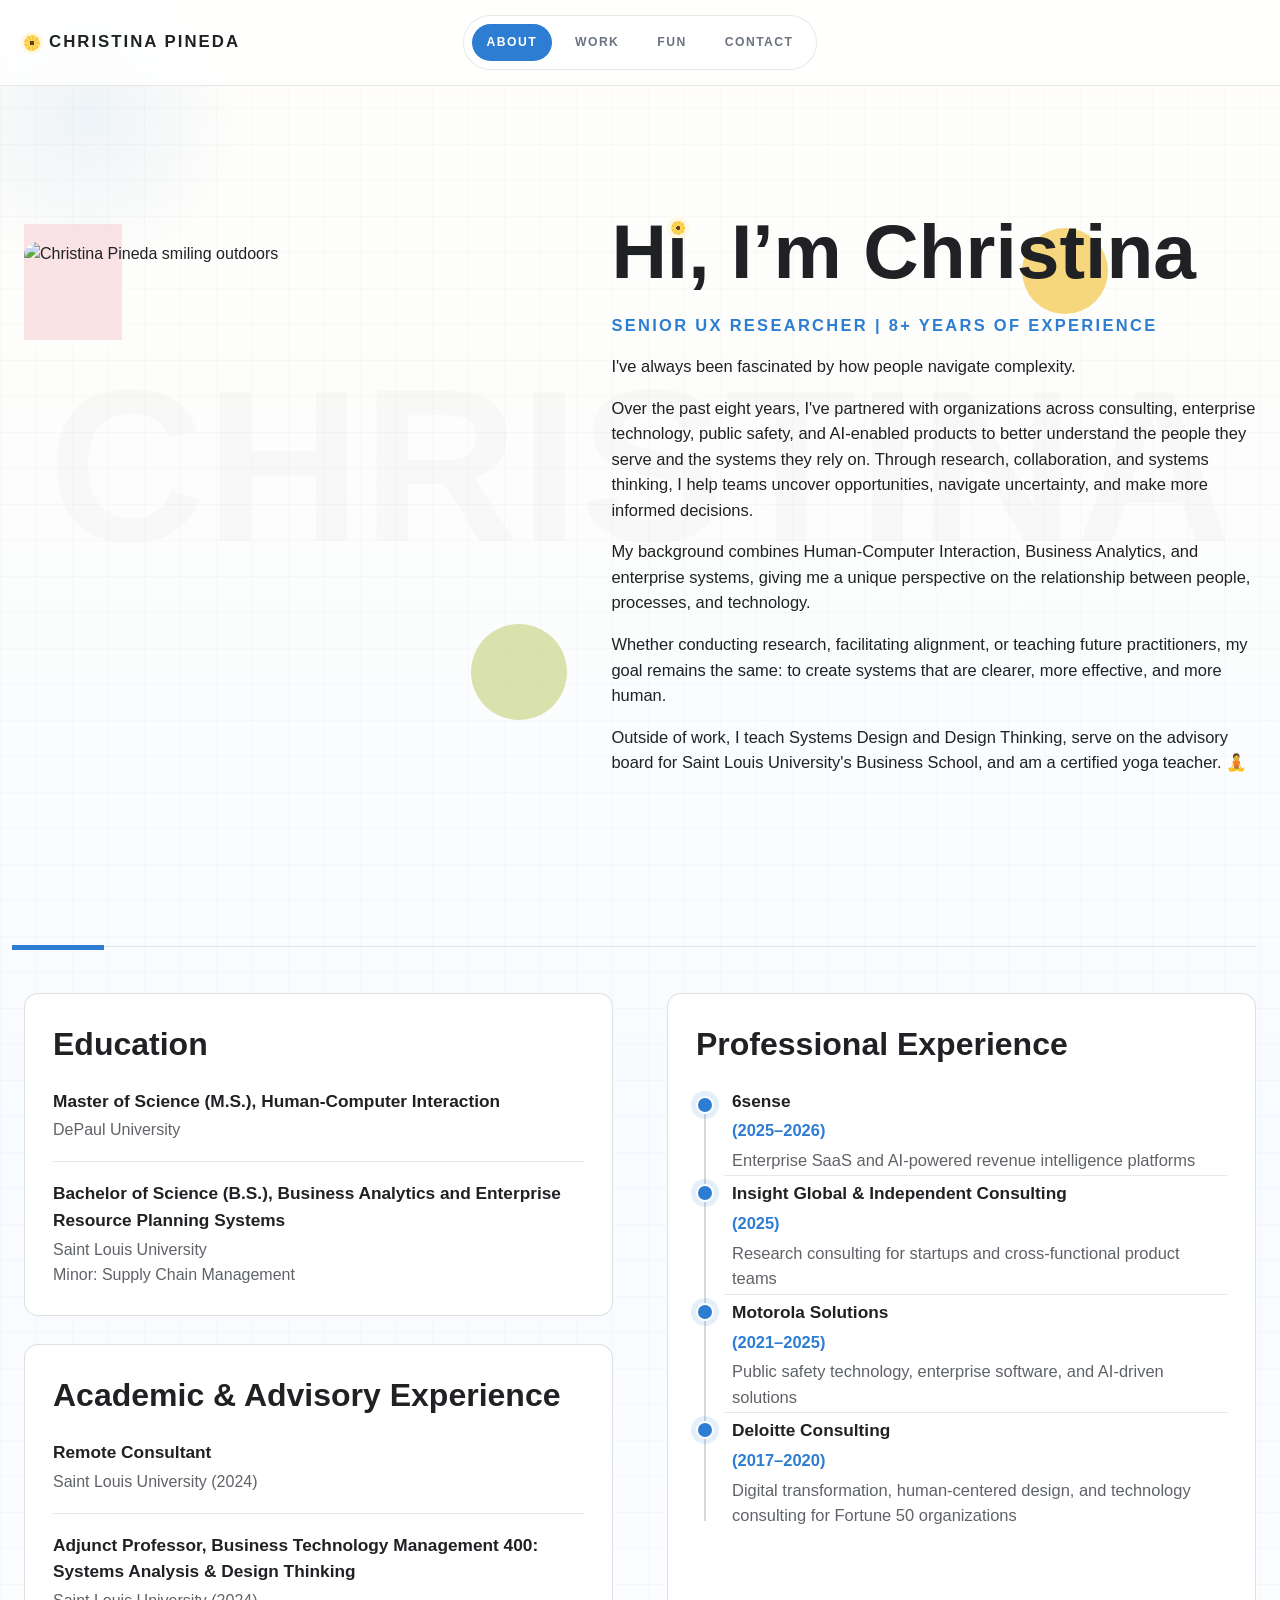
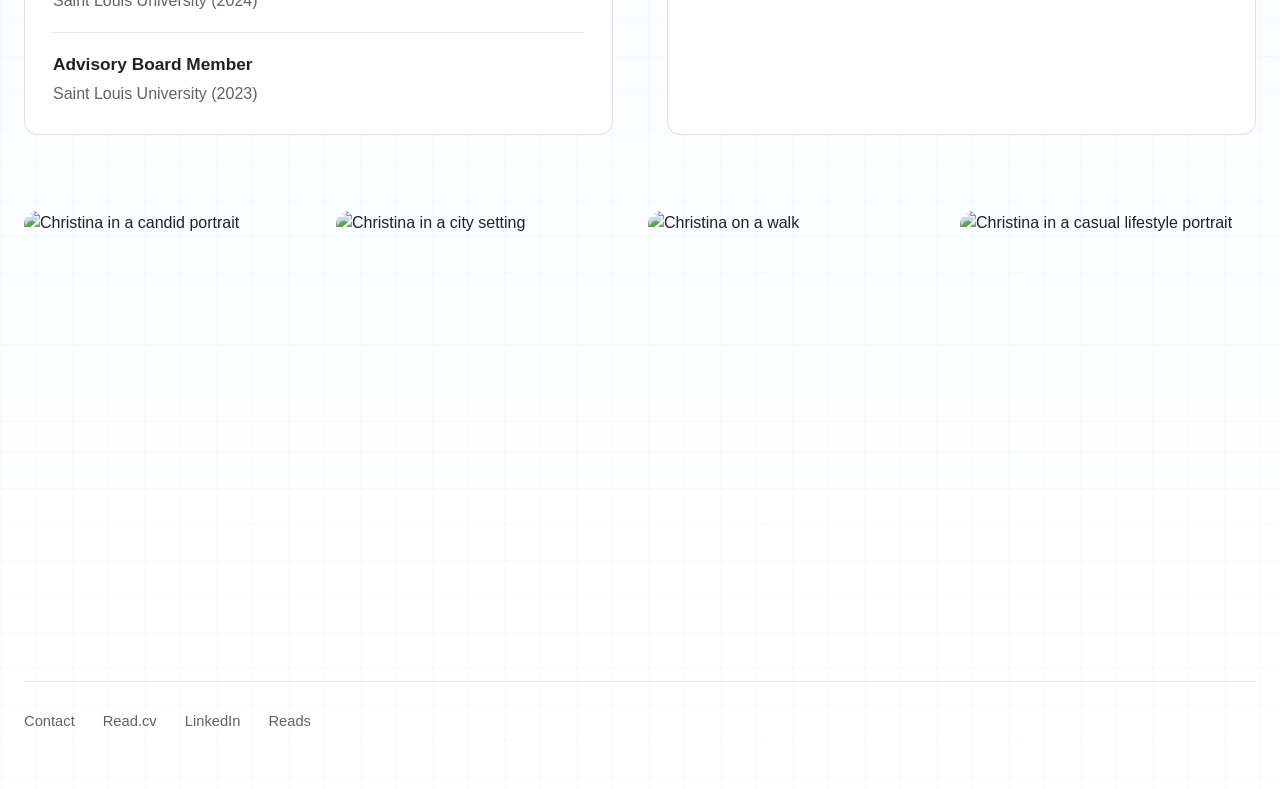
==== commit 7a7ff411: "Update portfolio site" ====
--- a/index.html
+++ b/index.html
@@ -1,2723 +1,106 @@
-<!DOCTYPE html>
+<!doctype html>
 <html lang="en">
 <head>
-<meta charset="UTF-8">
-<meta name="viewport" content="width=device-width, initial-scale=1.0">
-<title>Caliber Studios - UX Research & Product Strategy</title>
-<link rel="preconnect" href="https://fonts.googleapis.com">
-<link rel="preconnect" href="https://fonts.gstatic.com" crossorigin>
-<link href="https://fonts.googleapis.com/css2?family=Cormorant+Garamond:wght@400;500;600&family=Inter:wght@400;500;600;700&display=swap" rel="stylesheet">
-<style>
-*, *::before, *::after { box-sizing: border-box; }
-
-:root {
-  --page-dark: #0d0f10;
-  --page-dark-soft: #151819;
-  --page-light: #f2efe8;
-  --page-light-soft: #e8e3da;
-  --surface-dark: rgba(255,255,255,0.04);
-  --surface-dark-strong: rgba(255,255,255,0.07);
-  --surface-light: rgba(12,14,15,0.03);
-  --surface-light-strong: rgba(12,14,15,0.08);
-  --border-dark: rgba(255,255,255,0.12);
-  --border-light: rgba(12,14,15,0.12);
-  --text-on-dark: #f7f3eb;
-  --text-on-dark-muted: rgba(247,243,235,0.72);
-  --text-on-dark-faint: rgba(247,243,235,0.46);
-  --text-on-light: #111415;
-  --text-on-light-muted: rgba(17,20,21,0.72);
-  --text-on-light-faint: rgba(17,20,21,0.46);
-  --accent: #7ab648;
-  --accent-strong: #6a9e3f;
-  --shadow-soft: 0 18px 50px rgba(0,0,0,0.14);
-  --radius-xl: 30px;
-  --radius-lg: 22px;
-  --radius-md: 16px;
-  --content-width: 1200px;
-  --nav-height: 76px;
-  --section-pad: clamp(3.25rem, 6vw, 5.5rem);
-}
-
-html { scroll-behavior: smooth; }
-
-body {
-  margin: 0;
-  font-family: "Inter", sans-serif;
-  background: var(--page-dark);
-  color: var(--text-on-dark);
-  -webkit-font-smoothing: antialiased;
-  text-rendering: optimizeLegibility;
-}
-
-img {
-  max-width: 100%;
-  display: block;
-}
-
-a {
-  color: inherit;
-}
-
-main {
-  overflow: clip;
-}
-
-.container {
-  width: min(calc(100% - 2.5rem), var(--content-width));
-  margin: 0 auto;
-}
-
-.section {
-  padding: var(--section-pad) 0;
-}
-
-.section-dark {
-  background: var(--page-dark);
-  color: var(--text-on-dark);
-}
-
-.section-dark .eyebrow,
-.section-dark .section-copy,
-.section-dark .section-note,
-.section-dark .service-desc,
-.section-dark .proof-desc,
-.section-dark .case-copy,
-.section-dark .about-copy,
-.section-dark .contact-copy,
-.section-dark .contact-meta,
-.section-dark .detail-value,
-.section-dark .footer-copy,
-.section-dark .footer-links a,
-.section-dark .story-copy,
-.section-dark .story-list li,
-.section-dark .use-case-desc,
-.section-dark .support-copy,
-.section-dark .support-list li,
-.section-dark .proof-line {
-  color: var(--text-on-dark-muted);
-}
-
-.section-light {
-  background: var(--page-light);
-  color: var(--text-on-light);
-}
-
-.section-light .eyebrow,
-.section-light .section-copy,
-.section-light .section-note,
-.section-light .service-desc,
-.section-light .proof-desc,
-.section-light .case-copy,
-.section-light .about-copy,
-.section-light .contact-copy,
-.section-light .contact-meta,
-.section-light .detail-value,
-.section-light .footer-copy,
-.section-light .footer-links a,
-.section-light .story-copy,
-.section-light .story-list li,
-.section-light .use-case-desc,
-.section-light .support-copy,
-.section-light .support-list li,
-.section-light .proof-line {
-  color: var(--text-on-light-muted);
-}
-
-.section-header {
-  display: grid;
-  grid-template-columns: minmax(0, 0.9fr) minmax(0, 1.1fr);
-  gap: 2rem;
-  align-items: start;
-  margin-bottom: 3rem;
-}
-
-.services-header-copy {
-  padding-top: 2.35rem;
-}
-
-.eyebrow {
-  margin: 0 0 1rem;
-  font-size: 0.72rem;
-  font-weight: 600;
-  letter-spacing: 0.18em;
-  text-transform: uppercase;
-}
-
-.section-title,
-.hero-title,
-.about-name,
-.contact-title {
-  margin: 0;
-  font-family: "Cormorant Garamond", serif;
-  font-weight: 500;
-  line-height: 0.98;
-  letter-spacing: -0.03em;
-}
-
-.section-title {
-  font-size: clamp(2.4rem, 4.2vw, 4rem);
-}
-
-.section-copy,
-.hero-sub,
-.about-copy,
-.contact-copy,
-.proof-desc,
-.case-copy,
-.service-desc {
-  margin: 0;
-  font-size: 1rem;
-  line-height: 1.8;
-}
-
-.section-note {
-  margin: 0.75rem 0 0;
-  font-size: 0.9rem;
-  line-height: 1.7;
-}
-
-.marquee-band {
-  border-top: 1px solid var(--border-dark);
-  border-bottom: 1px solid var(--border-dark);
-  background: rgba(255,255,255,0.02);
-  overflow: hidden;
-}
-
-.marquee-track {
-  display: flex;
-  width: max-content;
-  animation: marquee-scroll 26s linear infinite;
-}
-
-.marquee-item {
-  display: inline-flex;
-  align-items: center;
-  gap: 1rem;
-  padding: 1rem 2rem;
-  font-size: 0.82rem;
-  letter-spacing: 0.16em;
-  text-transform: uppercase;
-  color: var(--text-on-dark-faint);
-  white-space: nowrap;
-}
-
-.marquee-dot {
-  width: 5px;
-  height: 5px;
-  border-radius: 50%;
-  background: var(--accent);
-  flex-shrink: 0;
-}
-
-.story-grid,
-.support-grid,
-.use-cases-grid,
-.case-study-grid {
-  display: grid;
-  gap: 1rem;
-}
-
-.story-grid {
-  grid-template-columns: minmax(0, 1fr) minmax(0, 1fr);
-}
-
-.story-card,
-.support-card,
-.use-case-card {
-  border: 1px solid;
-  border-radius: 24px;
-  padding: 1.45rem 1.5rem;
-}
-
-.section-light .story-card,
-.section-light .support-card,
-.section-light .use-case-card {
-  border-color: var(--border-light);
-  background: rgba(255,255,255,0.36);
-}
-
-.section-dark .story-card,
-.section-dark .support-card,
-.section-dark .use-case-card {
-  border-color: var(--border-dark);
-  background: rgba(255,255,255,0.03);
-}
-
-.story-kicker,
-.support-kicker,
-.use-case-kicker {
-  margin: 0 0 0.55rem;
-  font-size: 0.72rem;
-  letter-spacing: 0.16em;
-  text-transform: uppercase;
-  font-weight: 700;
-  color: var(--accent-strong);
-}
-
-.story-title,
-.support-title,
-.use-case-title {
-  margin: 0 0 0.55rem;
-  font-family: "Cormorant Garamond", serif;
-  font-size: 1.9rem;
-  line-height: 1.05;
-  font-weight: 500;
-}
-
-.story-copy,
-.support-copy,
-.use-case-desc,
-.proof-line {
-  margin: 0;
-  font-size: 0.96rem;
-  line-height: 1.7;
-}
-
-.support-meta {
-  display: grid;
-  grid-template-columns: repeat(2, minmax(0, 1fr));
-  gap: 0.85rem;
-  margin-top: 1rem;
-  padding-top: 1rem;
-  border-top: 1px solid;
-}
-
-.section-light .support-meta {
-  border-color: var(--border-light);
-}
-
-.section-dark .support-meta {
-  border-color: var(--border-dark);
-}
-
-.support-meta-block {
-  display: grid;
-  gap: 0.2rem;
-}
-
-.support-meta-label {
-  margin: 0;
-  font-size: 0.7rem;
-  letter-spacing: 0.14em;
-  text-transform: uppercase;
-  font-weight: 700;
-  color: var(--text-on-dark-faint);
-}
-
-.support-meta-value {
-  margin: 0;
-  font-size: 0.92rem;
-  line-height: 1.45;
-}
-
-.story-list,
-.support-list {
-  list-style: none;
-  margin: 1rem 0 0;
-  padding: 0;
-  display: grid;
-  gap: 0.8rem;
-}
-
-.story-list li,
-.support-list li {
-  position: relative;
-  padding-left: 1rem;
-  font-size: 0.95rem;
-  line-height: 1.65;
-}
-
-.story-list li::before,
-.support-list li::before {
-  content: "";
-  position: absolute;
-  left: 0;
-  top: 0.7rem;
-  width: 5px;
-  height: 5px;
-  border-radius: 50%;
-  background: var(--accent-strong);
-}
-
-.services-simple {
-  display: grid;
-  gap: 1rem;
-}
-
-.service-carousel {
-  position: relative;
-  margin-top: 1rem;
-  overflow: hidden;
-  padding-block: 0.35rem 0.5rem;
-}
-
-.service-carousel::before,
-.service-carousel::after {
-  content: "";
-  position: absolute;
-  top: 0;
-  bottom: 0;
-  width: 36px;
-  z-index: 2;
-  pointer-events: none;
-}
-
-.service-carousel::before {
-  left: 0;
-  background: linear-gradient(to right, var(--page-light), rgba(247,243,235,0));
-}
-
-.service-carousel::after {
-  right: 0;
-  background: linear-gradient(to left, var(--page-light), rgba(247,243,235,0));
-}
-
-.service-carousel-controls {
-  display: flex;
-  justify-content: center;
-  gap: 0.7rem;
-  margin-top: 1rem;
-}
-
-.service-carousel-button {
-  width: 46px;
-  height: 46px;
-  border-radius: 50%;
-  border: 1px solid var(--border-light);
-  background: rgba(255,255,255,0.5);
-  color: var(--text-on-light);
-  font-size: 1.2rem;
-  line-height: 1;
-  cursor: pointer;
-  transition: transform 0.2s ease, border-color 0.2s ease, background-color 0.2s ease;
-}
-
-.service-carousel-button:hover {
-  transform: translateY(-1px);
-  border-color: rgba(17,20,21,0.18);
-  background: rgba(255,255,255,0.78);
-}
-
-.service-carousel-button:focus-visible {
-  outline: 2px solid rgba(122,182,72,0.55);
-  outline-offset: 3px;
-}
-
-.service-carousel-track {
-  display: flex;
-  gap: 1rem;
-  overflow-x: auto;
-  scroll-snap-type: x mandatory;
-  scroll-behavior: smooth;
-  scrollbar-width: none;
-  -ms-overflow-style: none;
-}
-
-.service-carousel-track::-webkit-scrollbar {
-  display: none;
-}
-
-.services-showcase {
-  display: grid;
-  gap: 1.8rem;
-}
-
-.services-showcase-intro {
-  display: grid;
-  justify-items: center;
-  text-align: center;
-  gap: 0.8rem;
-}
-
-.services-showcase-intro .section-title {
-  max-width: 800px;
-}
-
-.services-showcase-copy {
-  margin: 0;
-  max-width: 720px;
-  font-size: 0.98rem;
-  line-height: 1.75;
-  color: var(--text-on-light-muted);
-}
-
-.service-simple-card {
-  flex: 0 0 clamp(400px, calc((100vw - 11rem) / 2), 540px);
-  scroll-snap-align: start;
-  border: 1px solid var(--border-light);
-  border-radius: 24px;
-  background: linear-gradient(180deg, rgba(255,255,255,0.52), rgba(255,255,255,0.3));
-  padding: 1.35rem 1.35rem 1.2rem;
-  box-shadow: 0 12px 28px rgba(17,20,21,0.05);
-  position: relative;
-  overflow: hidden;
-  transition: transform 0.22s ease, box-shadow 0.22s ease, border-color 0.22s ease, background-color 0.22s ease;
-  display: block;
-}
-
-.service-simple-card::after {
-  content: "";
-  position: absolute;
-  right: 1rem;
-  top: 1rem;
-  width: 56px;
-  height: 56px;
-  border-top: 1px solid rgba(17,20,21,0.1);
-  border-right: 1px solid rgba(17,20,21,0.1);
-  border-radius: 0 18px 0 0;
-  pointer-events: none;
-}
-
-.service-simple-card::before {
-  content: "";
-  display: block;
-  width: 44px;
-  height: 3px;
-  border-radius: 999px;
-  background: var(--accent);
-  margin-bottom: 0.95rem;
-}
-
-.service-simple-card:hover {
-  transform: translateY(-2px);
-  box-shadow: 0 18px 34px rgba(17,20,21,0.08);
-  border-color: rgba(17,20,21,0.18);
-}
-
-.service-simple-name {
-  margin: 0 0 0.55rem;
-  font-family: "Cormorant Garamond", serif;
-  font-size: 1.7rem;
-  line-height: 1.05;
-  font-weight: 500;
-  color: var(--text-on-light);
-}
-
-.service-simple-question {
-  margin: 0 0 0.9rem;
-  font-family: "Cormorant Garamond", serif;
-  font-size: 1.1rem;
-  line-height: 1.25;
-  font-style: italic;
-  color: var(--accent-strong);
-}
-
-.service-simple-desc {
-  margin: 0;
-  font-size: 0.94rem;
-  line-height: 1.7;
-  color: var(--text-on-light-muted);
-}
-
-.service-simple-meta {
-  display: grid;
-  grid-template-columns: repeat(2, minmax(0, 1fr));
-  gap: 0.9rem;
-  margin-top: 1rem;
-  padding-top: 0.95rem;
-  border-top: 1px solid var(--border-light);
-}
-
-.service-simple-meta-block {
-  display: grid;
-  gap: 0.22rem;
-}
-
-.service-simple-meta-label {
-  margin: 0;
-  font-size: 0.72rem;
-  letter-spacing: 0.14em;
-  text-transform: uppercase;
-  font-weight: 700;
-  color: var(--text-on-light-muted);
-}
-
-.service-simple-meta-value {
-  margin: 0;
-  font-size: 0.82rem;
-  line-height: 1.5;
-  color: var(--text-on-light);
-}
-
-.process-header {
-  margin-bottom: 1.6rem;
-}
-
-.process-grid {
-  display: grid;
-  grid-template-columns: repeat(3, minmax(0, 1fr));
-  gap: 0;
-  border: 1px solid var(--border-dark);
-}
-
-.process-card {
-  position: relative;
-  min-height: 320px;
-  padding: 8rem 2rem 2rem;
-  border-right: 1px solid var(--border-dark);
-}
-
-.process-card:last-child {
-  border-right: none;
-}
-
-.process-number {
-  position: absolute;
-  top: 1.6rem;
-  left: 2rem;
-  margin: 0;
-  font-family: "Cormorant Garamond", serif;
-  font-size: clamp(3.4rem, 5vw, 4.6rem);
-  line-height: 1;
-  color: rgba(247,243,235,0.18);
-  text-shadow: 0 0 28px rgba(255,255,255,0.03);
-}
-
-.process-kicker {
-  margin: 0 0 0.7rem;
-  font-size: 0.72rem;
-  letter-spacing: 0.16em;
-  text-transform: uppercase;
-  font-weight: 700;
-  color: var(--accent-strong);
-}
-
-.process-title {
-  margin: 0 0 0.8rem;
-  font-family: "Cormorant Garamond", serif;
-  font-size: 1.95rem;
-  line-height: 1.05;
-  font-weight: 500;
-}
-
-.process-copy {
-  margin: 0;
-  max-width: 29ch;
-  font-size: 0.96rem;
-  line-height: 1.75;
-  color: var(--text-on-dark-muted);
-}
-
-.support-intro {
-  display: grid;
-  gap: 1rem;
-  margin-bottom: 2.4rem;
-}
-
-.support-intro-top {
-  display: grid;
-  gap: 0.75rem;
-}
-
-.support-intro-note {
-  margin: 0;
-  max-width: 560px;
-  font-size: 0.9rem;
-  line-height: 1.7;
-  color: var(--text-on-dark-faint);
-}
-
-.support-intro-title {
-  margin: 0;
-  max-width: 820px;
-  font-family: "Cormorant Garamond", serif;
-  font-size: clamp(2.4rem, 4.2vw, 4.2rem);
-  line-height: 0.98;
-  letter-spacing: -0.03em;
-  font-weight: 500;
-}
-
-.case-studies-intro {
-  display: grid;
-  grid-template-columns: minmax(220px, 0.42fr) minmax(0, 1fr);
-  gap: 2rem;
-  align-items: start;
-  margin-bottom: 2.2rem;
-  padding-bottom: 1.25rem;
-  border-bottom: 1px solid var(--border-light);
-}
-
-.case-studies-title {
-  margin: 0;
-  font-family: "Cormorant Garamond", serif;
-  font-size: clamp(2rem, 3vw, 3rem);
-  line-height: 1.02;
-  letter-spacing: -0.02em;
-  font-weight: 500;
-}
-
-.case-studies-copy {
-  margin: 0;
-  max-width: 720px;
-  font-size: 0.98rem;
-  line-height: 1.8;
-  color: var(--text-on-light-muted);
-}
-
-.proof-shell {
-  position: relative;
-  overflow: hidden;
-  border-radius: 30px;
-  border: 1px solid var(--border-light);
-  background:
-    linear-gradient(90deg, rgba(255,255,255,0.96) 0 48%, rgba(255,255,255,0.8) 48% 100%),
-    radial-gradient(circle at 78% 50%, rgba(122,182,72,0.12), transparent 28%);
-  box-shadow: 0 16px 40px rgba(17,20,21,0.06);
-}
-
-.proof-shell::after {
-  content: "";
-  position: absolute;
-  inset: 0;
-  background:
-    radial-gradient(circle at 82% 30%, rgba(122,182,72,0.08), transparent 20%),
-    radial-gradient(circle at 70% 80%, rgba(17,20,21,0.05), transparent 22%);
-  pointer-events: none;
-}
-
-.proof-shell::before {
-  content: "";
-  position: absolute;
-  inset: 0;
-  background:
-    linear-gradient(90deg, transparent 0 55%, rgba(17,20,21,0.05) 55% 55.2%, transparent 55.2%),
-    radial-gradient(circle, rgba(17,20,21,0.1) 0 1px, transparent 1px);
-  background-size: auto, 24px 24px;
-  opacity: 0.12;
-  pointer-events: none;
-}
-
-.proof-layout {
-  position: relative;
-  display: grid;
-  grid-template-columns: minmax(0, 0.58fr) minmax(0, 1fr);
-  align-items: stretch;
-  min-height: 430px;
-  z-index: 1;
-}
-
-.proof-copy-panel {
-  padding: 2.5rem 2.4rem;
-  border-right: 1px solid var(--border-light);
-  background: rgba(255,255,255,0.88);
-}
-
-.proof-copy-panel .eyebrow {
-  margin-bottom: 0.85rem;
-}
-
-.proof-copy-panel .section-title {
-  font-size: clamp(2.4rem, 4vw, 3.6rem);
-}
-
-.proof-copy-panel .section-copy {
-  margin-top: 1rem;
-}
-
-.proof-card-stack {
-  display: grid;
-  align-content: center;
-  gap: 1rem;
-  padding: 2rem;
-}
-
-.proof-card-stack .case-study-card {
-  background: rgba(255,255,255,0.82);
-}
-
-.support-grid {
-  grid-template-columns: repeat(3, minmax(0, 1fr));
-}
-
-.support-card {
-  min-height: 100%;
-}
-
-.support-card .support-title {
-  font-size: 1.55rem;
-}
-
-.use-cases-grid {
-  grid-template-columns: repeat(2, minmax(0, 1fr));
-}
-
-.case-study-grid {
-  grid-template-columns: repeat(3, minmax(0, 1fr));
-}
-
-.case-study-card {
-  border: 1px solid var(--border-light);
-  border-radius: 24px;
-  padding: 1.25rem 1.3rem 1.35rem;
-  background: rgba(17,20,21,0.03);
-  position: relative;
-}
-
-a.case-study-card {
-  display: block;
-  text-decoration: none;
-  color: inherit;
-}
-
-.case-study-card::before {
-  content: "";
-  display: block;
-  width: 42px;
-  height: 2px;
-  background: var(--accent);
-  margin-bottom: 1rem;
-}
-
-.case-study-label {
-  margin: 0 0 0.8rem;
-  font-size: 0.72rem;
-  letter-spacing: 0.16em;
-  text-transform: uppercase;
-  font-weight: 700;
-  color: var(--accent-strong);
-}
-
-.case-study-name {
-  margin: 0 0 0.55rem;
-  font-family: "Cormorant Garamond", serif;
-  font-size: 1.8rem;
-  line-height: 1.05;
-  font-weight: 500;
-  color: var(--text-on-light);
-}
-
-.case-study-desc {
-  margin: 0;
-  font-size: 0.94rem;
-  line-height: 1.7;
-  color: var(--text-on-light-muted);
-}
-
-.case-study-meta {
-  margin: 1rem 0 0;
-  padding-top: 0.9rem;
-  border-top: 1px solid var(--border-light);
-  font-size: 0.72rem;
-  letter-spacing: 0.14em;
-  text-transform: uppercase;
-  color: var(--text-on-light-faint);
-}
-
-.proof-stack {
-  display: grid;
-  gap: 1rem;
-}
-
-.proof-item {
-  border-top: 1px solid var(--border-dark);
-  padding-top: 1rem;
-}
-
-.proof-item:first-child {
-  border-top: none;
-  padding-top: 0;
-}
-
-.btn-row {
-  display: flex;
-  gap: 0.9rem;
-  flex-wrap: wrap;
-}
-
-.btn-primary,
-.btn-secondary {
-  display: inline-flex;
-  align-items: center;
-  justify-content: center;
-  min-height: 48px;
-  padding: 0.85rem 1.35rem;
-  border-radius: 999px;
-  text-decoration: none;
-  font-size: 0.78rem;
-  font-weight: 600;
-  letter-spacing: 0.14em;
-  text-transform: uppercase;
-  transition: transform 0.25s ease, background-color 0.25s ease, border-color 0.25s ease, color 0.25s ease;
-}
-
-.btn-primary:hover,
-.btn-secondary:hover,
-.nav-cta:hover,
-.service-card:hover,
-.proof-card:hover,
-.detail-list:hover,
-.contact-card:hover {
-  transform: translateY(-2px);
-}
-
-.section-dark .btn-primary {
-  background: var(--page-light);
-  color: var(--text-on-light);
-}
-
-.section-dark .btn-secondary {
-  border: 1px solid var(--border-dark);
-  color: var(--text-on-dark);
-  background: transparent;
-}
-
-.section-light .btn-primary {
-  background: var(--text-on-light);
-  color: var(--page-light);
-}
-
-.section-light .btn-secondary {
-  border: 1px solid var(--border-light);
-  color: var(--text-on-light);
-  background: transparent;
-}
-
-.section-dark .btn-secondary:hover {
-  background: rgba(255,255,255,0.05);
-  border-color: rgba(255,255,255,0.2);
-}
-
-.section-light .btn-secondary:hover {
-  background: rgba(17,20,21,0.05);
-  border-color: rgba(17,20,21,0.18);
-}
-
-.site-nav {
-  position: sticky;
-  top: 0;
-  z-index: 20;
-  backdrop-filter: blur(18px);
-  -webkit-backdrop-filter: blur(18px);
-  background: rgba(13,15,16,0.78);
-  border-bottom: 1px solid var(--border-dark);
-}
-
-.nav-inner {
-  min-height: var(--nav-height);
-  display: flex;
-  align-items: center;
-  justify-content: space-between;
-  gap: 1.5rem;
-}
-
-.nav-logo {
-  text-decoration: none;
-  font-size: 1rem;
-  letter-spacing: 0.12em;
-  text-transform: uppercase;
-  font-weight: 600;
-}
-
-.nav-logo span {
-  color: var(--accent);
-}
-
-.nav-links {
-  display: flex;
-  gap: 1.75rem;
-  list-style: none;
-  margin: 0;
-  padding: 0;
-  align-items: center;
-}
-
-.nav-links a {
-  text-decoration: none;
-  font-size: 0.76rem;
-  text-transform: uppercase;
-  letter-spacing: 0.16em;
-  color: var(--text-on-dark-faint);
-  transition: color 0.25s ease;
-}
-
-.nav-links a:hover {
-  color: var(--text-on-dark);
-}
-
-.nav-cta {
-  padding: 0.7rem 1rem;
-  border-radius: 999px;
-  border: 1px solid var(--border-dark);
-  color: var(--text-on-dark) !important;
-}
-
-.hero {
-  padding: 1.4rem 0 2.4rem;
-  position: relative;
-}
-
-.hero::before {
-  content: "";
-  position: absolute;
-  inset: 0;
-  background:
-    radial-gradient(circle at 18% 22%, rgba(135,152,139,0.14), transparent 30%),
-    radial-gradient(circle at 82% 18%, rgba(255,255,255,0.05), transparent 26%);
-  pointer-events: none;
-}
-
-.hero-grid {
-  position: relative;
-  display: grid;
-  grid-template-columns: minmax(0, 1fr);
-  gap: 0;
-  align-items: end;
-  min-height: calc(52vh - var(--nav-height));
-}
-
-.hero-copy {
-  max-width: 760px;
-  padding-top: 2.2rem;
-  align-self: start;
-  overflow: visible;
-}
-
-.hero-layout {
-  display: grid;
-  grid-template-columns: minmax(0, 0.88fr) minmax(420px, 1.12fr);
-  gap: 1.5rem;
-  align-items: center;
-}
-
-.hero-pill-row {
-  display: flex;
-  gap: 0.65rem;
-  flex-wrap: wrap;
-  margin: 1.15rem 0 1.45rem;
-}
-
-.hero-pill {
-  display: inline-flex;
-  align-items: center;
-  min-height: 36px;
-  padding: 0.45rem 0.85rem;
-  border-radius: 999px;
-  border: 1px solid var(--border-dark);
-  background: rgba(255,255,255,0.03);
-  font-size: 0.74rem;
-  letter-spacing: 0.12em;
-  text-transform: uppercase;
-  color: var(--text-on-dark-faint);
-}
-
-.hero-visual {
-  position: relative;
-  min-height: 430px;
-  display: grid;
-  place-items: center end;
-  overflow: visible;
-}
-
-.hero-visual::before {
-  content: "";
-  position: absolute;
-  inset: 0;
-  background: radial-gradient(circle, rgba(255,255,255,0.16) 0 1.5px, transparent 1.5px);
-  background-size: 26px 26px;
-  opacity: 0.08;
-  mask-image: linear-gradient(to bottom, rgba(0,0,0,0.9), transparent 88%);
-}
-
-.hero-art {
-  position: relative;
-  z-index: 1;
-  width: min(42vw, 540px);
-  aspect-ratio: 1 / 1;
-  max-width: none;
-  margin-right: -4vw;
-  border-radius: 50%;
-  overflow: hidden;
-  border: 1px solid rgba(255,255,255,0.12);
-  filter: drop-shadow(0 24px 50px rgba(0,0,0,0.28));
-}
-
-.hero-art img {
-  width: 100%;
-  height: 100%;
-  display: block;
-  object-fit: cover;
-  object-position: center center;
-}
-
-.hero-wave {
-  position: absolute;
-  inset: 9% 4% 10% 6%;
-  border-radius: 48px;
-  background:
-    radial-gradient(circle at 22% 28%, rgba(122,182,72,0.1), transparent 22%),
-    radial-gradient(circle at 76% 30%, rgba(255,255,255,0.05), transparent 24%),
-    radial-gradient(circle at 44% 72%, rgba(255,255,255,0.04), transparent 28%);
-  border: 1px solid rgba(255,255,255,0.04);
-}
-
-.hero-wave::before,
-.hero-wave::after {
-  content: "";
-  position: absolute;
-  inset: 8% 6% 14%;
-  border-radius: 42px;
-  border: 1px solid rgba(255,255,255,0.08);
-  opacity: 0.55;
-}
-
-.hero-wave::after {
-  inset: 20% 12% 0;
-}
-
-.hero-wave i,
-.hero-wave b,
-.hero-wave span {
-  position: absolute;
-  display: block;
-  pointer-events: none;
-}
-
-.hero-wave i {
-  inset: 18% 12% auto 18%;
-  height: 1px;
-  background: linear-gradient(to right, rgba(255,255,255,0.1), transparent);
-}
-
-.hero-wave b {
-  right: 10%;
-  top: 18%;
-  width: 86px;
-  height: 86px;
-  border-top: 1px solid rgba(255,255,255,0.12);
-  border-right: 1px solid rgba(255,255,255,0.12);
-  border-radius: 0 26px 0 0;
-  opacity: 0.7;
-}
-
-.hero-wave span {
-  left: 16%;
-  bottom: 14%;
-  width: 120px;
-  height: 60px;
-  border-left: 1px solid rgba(255,255,255,0.09);
-  border-bottom: 1px solid rgba(255,255,255,0.09);
-  border-radius: 0 0 0 60px;
-}
-
-.hero-orb {
-  position: absolute;
-  border-radius: 50%;
-  border: 1px solid var(--border-dark);
-  background:
-    radial-gradient(circle at 32% 28%, rgba(255,255,255,0.12), transparent 28%),
-    radial-gradient(circle at 68% 72%, rgba(122,182,72,0.08), transparent 34%),
-    rgba(255,255,255,0.03);
-  box-shadow: var(--shadow-soft);
-  overflow: hidden;
-}
-
-.hero-orb::before,
-.hero-orb::after {
-  content: "";
-  position: absolute;
-  inset: 12%;
-  border-radius: 50%;
-  opacity: 0.55;
-}
-
-.hero-orb::after {
-  inset: 0;
-  opacity: 0.22;
-}
-
-.hero-orb-1 {
-  width: 250px;
-  height: 250px;
-  left: 4%;
-  top: 11%;
-}
-
-.hero-orb-1::before {
-  background:
-    linear-gradient(90deg, transparent 0 36%, rgba(255,255,255,0.18) 36% 39%, transparent 39% 61%, rgba(255,255,255,0.14) 61% 64%, transparent 64%),
-    linear-gradient(transparent 0 36%, rgba(122,182,72,0.16) 36% 39%, transparent 39% 61%, rgba(255,255,255,0.08) 61% 64%, transparent 64%);
-}
-
-.hero-orb-2 {
-  width: 180px;
-  height: 180px;
-  left: 50%;
-  top: 2%;
-}
-
-.hero-orb-2::before {
-  background:
-    repeating-radial-gradient(circle at 50% 50%, transparent 0 13px, rgba(255,255,255,0.12) 13px 15px),
-    radial-gradient(circle at 50% 50%, rgba(122,182,72,0.16), transparent 62%);
-}
-
-.hero-orb-3 {
-  width: 220px;
-  height: 220px;
-  left: 30%;
-  bottom: 0;
-}
-
-.hero-orb-3::before {
-  background:
-    linear-gradient(135deg, rgba(255,255,255,0.08), transparent 42%),
-    repeating-linear-gradient(115deg, rgba(255,255,255,0.14) 0 4px, transparent 4px 16px);
-}
-
-.hero-orb-4 {
-  width: 112px;
-  height: 112px;
-  right: 2%;
-  top: 12%;
-  background:
-    radial-gradient(circle at 50% 50%, rgba(255,255,255,0.16), transparent 58%),
-    rgba(255,255,255,0.04);
-}
-
-.hero-orb-4::before {
-  background:
-    radial-gradient(circle, rgba(122,182,72,0.18) 0 3px, transparent 3px);
-  background-size: 20px 20px;
-}
-
-.hero-orb-5 {
-  width: 128px;
-  height: 128px;
-  right: 16%;
-  bottom: 10%;
-}
-
-.hero-orb-5::before {
-  background:
-    linear-gradient(180deg, rgba(255,255,255,0.08), transparent),
-    repeating-linear-gradient(0deg, transparent 0 18px, rgba(255,255,255,0.1) 18px 20px);
-}
-
-.hero-orb-6 {
-  width: 96px;
-  height: 96px;
-  left: 62%;
-  bottom: 28%;
-  background:
-    radial-gradient(circle at 65% 35%, rgba(122,182,72,0.18), transparent 40%),
-    rgba(255,255,255,0.03);
-}
-
-.hero-orb-6::before {
-  background:
-    linear-gradient(45deg, transparent 0 44%, rgba(255,255,255,0.16) 44% 48%, transparent 48% 100%);
-}
-
-.hero-title {
-  font-size: clamp(2.45rem, 4.9vw, 4.35rem);
-  display: inline-block;
-  overflow: visible;
-  line-height: 1.14;
-  margin-bottom: 0.65rem;
-  margin-top: 0.18em;
-  padding-top: 0.18em;
-}
-
-.hero-title em,
-.section-title em,
-.contact-title em {
-  font-style: italic;
-  color: var(--accent);
-}
-
-.hero-sub {
-  max-width: 580px;
-  font-size: 0.94rem;
-  margin-bottom: 0.95rem;
-}
-
-.hero-panel {
-  padding: 1.1rem 1.15rem;
-  background: linear-gradient(180deg, rgba(255,255,255,0.06), rgba(255,255,255,0.03));
-  border: 1px solid var(--border-dark);
-  border-radius: var(--radius-xl);
-  box-shadow: var(--shadow-soft);
-}
-
-.panel-title {
-  margin: 0 0 0.4rem;
-  font-size: 0.72rem;
-  text-transform: uppercase;
-  letter-spacing: 0.16em;
-  color: var(--text-on-dark-faint);
-}
-
-.panel-copy {
-  margin: 0 0 0.85rem;
-  font-size: 0.89rem;
-  line-height: 1.55;
-  color: var(--text-on-dark-muted);
-}
-
-.panel-lead {
-  margin: 0 0 0.65rem;
-  font-family: "Cormorant Garamond", serif;
-  font-size: 1.18rem;
-  line-height: 1.12;
-}
-
-.panel-equation {
-  display: grid;
-  grid-template-columns: 1fr auto 1fr auto 1.1fr;
-  gap: 0.65rem;
-  align-items: center;
-  margin-bottom: 0.8rem;
-}
-
-.panel-equation-block {
-  padding: 0.8rem 0.7rem;
-  border: 1px solid var(--border-dark);
-  border-radius: 18px;
-  background: rgba(255,255,255,0.03);
-  text-align: center;
-}
-
-.panel-equation-label {
-  margin: 0;
-  font-size: 0.62rem;
-  letter-spacing: 0.14em;
-  text-transform: uppercase;
-  color: var(--text-on-dark-faint);
-}
-
-.panel-equation-value {
-  margin: 0.35rem 0 0;
-  font-family: "Cormorant Garamond", serif;
-  font-size: 1.02rem;
-  line-height: 1.08;
-  color: var(--text-on-dark);
-}
-
-.panel-equation-symbol {
-  font-family: "Cormorant Garamond", serif;
-  font-size: 1.6rem;
-  line-height: 1;
-  color: var(--accent);
-}
-
-.panel-list {
-  display: grid;
-  gap: 0;
-  margin: 0;
-  padding: 0;
-  list-style: none;
-}
-
-.panel-list li {
-  padding: 0.62rem 0 0;
-  border-top: 1px solid var(--border-dark);
-  font-size: 0.86rem;
-  line-height: 1.45;
-  color: var(--text-on-dark-muted);
-}
-
-.panel-list strong {
-  display: block;
-  margin-bottom: 0.2rem;
-  font-size: 0.68rem;
-  font-weight: 600;
-  letter-spacing: 0.14em;
-  text-transform: uppercase;
-  color: var(--text-on-dark-faint);
-}
-
-.service-card,
-.proof-card,
-.case-card,
-.detail-list,
-.contact-card {
-  transition: transform 0.25s ease, border-color 0.25s ease, background-color 0.25s ease, box-shadow 0.25s ease;
-}
-
-.section-light .service-card,
-.section-light .proof-card,
-.section-light .case-card,
-.section-light .detail-list,
-.section-light .contact-card {
-  background: rgba(255,255,255,0.44);
-  border: 1px solid var(--border-light);
-}
-
-.section-dark .service-card,
-.section-dark .proof-card,
-.section-dark .case-card,
-.section-dark .detail-list,
-.section-dark .contact-card {
-  background: var(--surface-dark);
-  border: 1px solid var(--border-dark);
-}
-
-.services-frame {
-  border: 1px solid var(--border-light);
-  border-radius: 28px;
-  overflow: hidden;
-  background: rgba(255,255,255,0.38);
-  box-shadow: 0 18px 40px rgba(17,20,21,0.06);
-}
-
-.services-intro {
-  padding: 1.7rem 1.8rem 1.35rem;
-  border-bottom: 1px solid var(--border-light);
-  background: rgba(255,255,255,0.52);
-}
-
-.services-intro-title {
-  margin: 0 0 0.4rem;
-  font-family: "Cormorant Garamond", serif;
-  font-size: 2.2rem;
-  line-height: 1;
-  font-weight: 600;
-}
-
-.services-intro-copy {
-  margin: 0;
-  max-width: 720px;
-  font-size: 0.94rem;
-  line-height: 1.68;
-  color: var(--text-on-light-muted);
-}
-
-.models-wrap {
-  padding: 1.2rem 1.8rem 1.3rem;
-  border-bottom: 1px solid var(--border-light);
-  background: rgba(255,255,255,0.52);
-}
-
-.models-grid {
-  display: grid;
-  grid-template-columns: repeat(3, minmax(0, 1fr));
-  gap: 1rem;
-  margin: 0;
-}
-
-.models-intro {
-  margin: 0 0 1rem;
-  display: flex;
-  flex-direction: column;
-  justify-content: flex-start;
-}
-
-.models-title {
-  margin: 0 0 0.3rem;
-  font-size: 0.76rem;
-  letter-spacing: 0.16em;
-  text-transform: uppercase;
-  font-weight: 700;
-  color: var(--accent-strong);
-}
-
-.models-copy {
-  margin: 0;
-  max-width: 620px;
-  font-size: 0.94rem;
-  line-height: 1.68;
-  color: var(--text-on-light-muted);
-}
-
-.model-card {
-  padding: 0 1.2rem 0 0;
-  border: none;
-  border-right: 1px solid var(--border-light);
-  border-radius: 0;
-  background: transparent;
-}
-
-.model-card:last-child {
-  border-right: none;
-  padding-right: 0;
-}
-
-.model-name {
-  margin: 0 0 0.4rem;
-  font-size: 0.76rem;
-  letter-spacing: 0.16em;
-  text-transform: uppercase;
-  font-weight: 700;
-  color: var(--text-on-light);
-}
-
-.model-desc {
-  margin: 0;
-  font-size: 0.93rem;
-  line-height: 1.6;
-  color: var(--text-on-light-muted);
-}
-
-.section-light .service-card:hover,
-.section-light .proof-card:hover,
-.section-light .contact-card:hover {
-  background: rgba(17,20,21,0.035) !important;
-  border-color: var(--border-light);
-}
-
-.section-dark .service-card:hover,
-.section-dark .proof-card:hover,
-.section-dark .contact-card:hover {
-  background: var(--surface-dark-strong);
-  border-color: rgba(255,255,255,0.18);
-}
-
-.service-title,
-.proof-title,
-.case-title,
-.detail-title {
-  margin: 0 0 0.75rem;
-  font-family: "Cormorant Garamond", serif;
-  font-size: 2rem;
-  line-height: 1.05;
-  font-weight: 500;
-}
-
-.service-groups {
-  display: grid;
-  gap: 0;
-}
-
-.service-group {
-  display: grid;
-  grid-template-columns: 240px minmax(0, 1fr);
-  gap: 1.6rem;
-  padding: 1.5rem 1.8rem;
-  border-bottom: 1px solid var(--border-light);
-}
-
-.service-group:last-child {
-  border-bottom: none;
-}
-
-.service-group-meta {
-  padding-top: 0.2rem;
-}
-
-.service-group-name {
-  margin: 0 0 0.45rem;
-  font-size: 0.78rem;
-  letter-spacing: 0.16em;
-  text-transform: uppercase;
-  font-weight: 700;
-  color: var(--accent-strong);
-}
-
-.service-group-desc {
-  margin: 0;
-  font-size: 0.92rem;
-  line-height: 1.6;
-  color: var(--text-on-light-muted);
-}
-
-.service-list {
-  display: grid;
-  gap: 0;
-  border-left: 1px solid var(--border-light);
-  padding-left: 1.5rem;
-}
-
-.service-card {
-  display: grid;
-  grid-template-columns: 54px minmax(0, 1.05fr) minmax(0, 0.95fr);
-  gap: 1rem;
-  align-items: center;
-  padding: 1rem 0;
-  border: none !important;
-  border-bottom: 1px solid var(--border-light);
-  background: transparent !important;
-}
-
-.service-list .service-card:last-child {
-  border-bottom: none;
-  padding-bottom: 0;
-}
-
-.service-card:first-child {
-  padding-top: 0;
-}
-
-.service-number {
-  font-size: 0.72rem;
-  letter-spacing: 0.12em;
-  color: inherit;
-  opacity: 0.38;
-}
-
-.service-body {
-  display: grid;
-  gap: 0.12rem;
-}
-
-.service-question {
-  margin: 0.32rem 0 0;
-  font-size: 0.88rem;
-  line-height: 1.5;
-  color: var(--accent-strong);
-  font-family: "Inter", sans-serif;
-  font-style: normal;
-}
-
-.service-summary {
-  max-width: 420px;
-}
-
-.service-desc {
-  font-size: 0.92rem;
-}
-
-.proof-grid {
-  display: grid;
-  grid-template-columns: repeat(3, minmax(0, 1fr));
-  gap: 1rem;
-}
-
-.proof-card {
-  padding: 1.75rem;
-  border-radius: var(--radius-lg);
-  min-height: 280px;
-}
-
-.proof-kicker {
-  margin: 0 0 1.1rem;
-  font-size: 0.7rem;
-  text-transform: uppercase;
-  letter-spacing: 0.16em;
-}
-
-.proof-title {
-  font-size: 1.9rem;
-}
-
-.case-layout {
-  display: grid;
-  grid-template-columns: minmax(0, 0.9fr) minmax(0, 1.1fr);
-  gap: 2rem;
-  align-items: start;
-}
-
-.case-intro {
-  padding-right: 1rem;
-}
-
-.case-intro .section-note {
-  margin-top: 1rem;
-}
-
-.case-card {
-  border-radius: var(--radius-xl);
-  overflow: hidden;
-}
-
-.case-row {
-  display: grid;
-  grid-template-columns: 140px minmax(0, 1fr);
-  gap: 1.5rem;
-  padding: 1.6rem 1.75rem;
-  border-bottom: 1px solid;
-}
-
-.section-light .case-row {
-  border-bottom-color: var(--border-light);
-}
-
-.section-dark .case-row {
-  border-bottom-color: var(--border-dark);
-}
-
-.case-row:last-child {
-  border-bottom: none;
-}
-
-.case-label {
-  margin: 0;
-  font-size: 0.72rem;
-  font-weight: 700;
-  text-transform: uppercase;
-  letter-spacing: 0.16em;
-  color: var(--accent-strong);
-}
-
-.about-layout {
-  display: grid;
-  grid-template-columns: minmax(320px, 0.82fr) minmax(0, 1.18fr);
-  gap: 3rem;
-  align-items: start;
-}
-
-.portrait-card {
-  position: relative;
-  overflow: hidden;
-  border-radius: var(--radius-xl);
-  background: #d9d4cb;
-  min-height: 560px;
-}
-
-.portrait-card::before {
-  content: "";
-  position: absolute;
-  inset: 0;
-  background:
-    linear-gradient(90deg, transparent 0 74%, rgba(255,255,255,0.1) 74% 74.3%, transparent 74.3%),
-    linear-gradient(0deg, transparent 0 68%, rgba(255,255,255,0.08) 68% 68.3%, transparent 68.3%),
-    radial-gradient(circle, rgba(255,255,255,0.18) 0 1px, transparent 1px);
-  background-size: auto, auto, 26px 26px;
-  opacity: 0.22;
-  pointer-events: none;
-}
-
-.portrait-card::after {
-  content: "Founder";
-  position: absolute;
-  left: 1.25rem;
-  bottom: 1.25rem;
-  padding: 0.35rem 0.75rem;
-  border-radius: 999px;
-  font-size: 0.72rem;
-  letter-spacing: 0.14em;
-  text-transform: uppercase;
-  background: rgba(17,20,21,0.76);
-  color: var(--page-light);
-}
-
-.portrait-card img {
-  width: 100%;
-  height: 100%;
-  object-fit: cover;
-  object-position: top center;
-}
-
-.about-name {
-  font-size: clamp(2.7rem, 4.2vw, 4.4rem);
-  color: inherit;
-  margin-bottom: 0.6rem;
-}
-
-.about-role {
-  margin: 0 0 1.5rem;
-  font-size: 0.8rem;
-  letter-spacing: 0.16em;
-  text-transform: uppercase;
-  color: var(--accent-strong);
-}
-
-.about-copy {
-  max-width: 720px;
-  margin-bottom: 2rem;
-}
-
-.detail-list {
-  border-radius: var(--radius-lg);
-  overflow: hidden;
-  position: relative;
-}
-
-.detail-list::before {
-  content: "";
-  position: absolute;
-  inset: 0;
-  background: linear-gradient(180deg, rgba(122,182,72,0.06), transparent 28%);
-  pointer-events: none;
-}
-
-.detail-row {
-  display: grid;
-  grid-template-columns: 180px minmax(0, 1fr);
-  gap: 1.2rem;
-  padding: 1rem 1.25rem;
-  border-bottom: 1px solid;
-}
-
-.section-light .detail-row {
-  border-bottom-color: var(--border-light);
-}
-
-.section-dark .detail-row {
-  border-bottom-color: var(--border-dark);
-}
-
-.detail-row:last-child {
-  border-bottom: none;
-}
-
-.detail-label {
-  font-size: 0.74rem;
-  text-transform: uppercase;
-  letter-spacing: 0.16em;
-  color: inherit;
-  opacity: 0.48;
-}
-
-.detail-value {
-  font-size: 0.95rem;
-  line-height: 1.65;
-}
-
-.contact-wrap {
-  display: grid;
-  grid-template-columns: minmax(0, 1fr) minmax(320px, 0.72fr);
-  gap: 2rem;
-  align-items: stretch;
-}
-
-.faq-shell {
-  display: grid;
-  grid-template-columns: minmax(240px, 0.34fr) minmax(0, 1fr);
-  gap: 2.5rem;
-  align-items: start;
-}
-
-.faq-intro {
-  display: grid;
-  gap: 0.9rem;
-}
-
-.faq-title {
-  margin: 0;
-  font-family: "Cormorant Garamond", serif;
-  font-size: clamp(2.6rem, 4vw, 4rem);
-  line-height: 0.98;
-  letter-spacing: -0.03em;
-  font-weight: 500;
-}
-
-.faq-copy {
-  margin: 0;
-  max-width: 28ch;
-  font-size: 0.96rem;
-  line-height: 1.75;
-  color: var(--text-on-light-muted);
-}
-
-.faq-stack {
-  display: grid;
-  gap: 1rem;
-}
-
-.faq-item {
-  border: 1px solid var(--border-light);
-  background: rgba(255,255,255,0.66);
-}
-
-.faq-item.active {
-  background: rgba(122,182,72,0.12);
-}
-
-.faq-question {
-  display: flex;
-  justify-content: space-between;
-  align-items: center;
-  gap: 1rem;
-  padding: 1.2rem 1.3rem;
-  font-size: 1rem;
-  line-height: 1.5;
-  font-weight: 600;
-  cursor: pointer;
-}
-
-.faq-icon {
-  flex-shrink: 0;
-  width: 28px;
-  height: 28px;
-  display: grid;
-  place-items: center;
-  border-radius: 50%;
-  background: rgba(17,20,21,0.08);
-  font-size: 1.1rem;
-  line-height: 1;
-}
-
-.faq-item.active .faq-icon {
-  background: rgba(122,182,72,0.2);
-}
-
-.faq-answer {
-  padding: 0 1.3rem 1.25rem;
-  max-width: 720px;
-  font-size: 0.96rem;
-  line-height: 1.75;
-  color: var(--text-on-light-muted);
-}
-
-.faq-item:not(.active) .faq-answer {
-  display: none;
-}
-
-.faq-cta {
-  margin-top: 1.2rem;
-  padding: 1.4rem;
-  border-radius: 24px;
-  border: 1px solid var(--border-light);
-  background: rgba(255,255,255,0.78);
-}
-
-.faq-cta-title {
-  margin: 0 0 0.45rem;
-  font-family: "Cormorant Garamond", serif;
-  font-size: 2rem;
-  line-height: 1.05;
-  font-weight: 500;
-}
-
-.faq-cta-copy {
-  margin: 0 0 1rem;
-  font-size: 0.96rem;
-  line-height: 1.7;
-  color: var(--text-on-light-muted);
-}
-
-.contact-title {
-  font-size: clamp(2.8rem, 5vw, 4.8rem);
-  margin-bottom: 1rem;
-}
-
-.contact-copy {
-  max-width: 700px;
-}
-
-.contact-card {
-  padding: 1.75rem;
-  border-radius: var(--radius-xl);
-  box-shadow: var(--shadow-soft);
-}
-
-.contact-card-title {
-  margin: 0 0 1rem;
-  font-size: 0.8rem;
-  text-transform: uppercase;
-  letter-spacing: 0.16em;
-  color: var(--text-on-dark-faint);
-}
-
-.section-light .contact-card-title {
-  color: var(--text-on-light-faint);
-}
-
-.contact-list {
-  list-style: none;
-  margin: 0 0 1.5rem;
-  padding: 0;
-  display: grid;
-  gap: 0.95rem;
-}
-
-.contact-list li {
-  padding-top: 0.95rem;
-  border-top: 1px solid var(--border-dark);
-  font-size: 0.95rem;
-  line-height: 1.65;
-  color: var(--text-on-dark-muted);
-}
-
-.section-light .contact-list li {
-  border-top-color: var(--border-light);
-  color: var(--text-on-light-muted);
-}
-
-.contact-meta {
-  margin: 1rem 0 0;
-  font-size: 0.84rem;
-  line-height: 1.7;
-}
-
-.footer {
-  padding: 1.4rem 0 2rem;
-  background: var(--page-dark);
-  border-top: 1px solid var(--border-dark);
-}
-
-.footer-inner {
-  display: flex;
-  justify-content: space-between;
-  align-items: center;
-  gap: 1.25rem;
-  flex-wrap: wrap;
-}
-
-.footer-logo {
-  font-size: 0.9rem;
-  text-transform: uppercase;
-  letter-spacing: 0.14em;
-  font-weight: 600;
-}
-
-.footer-logo span {
-  color: var(--accent);
-}
-
-.footer-copy {
-  font-size: 0.8rem;
-}
-
-.footer-links {
-  display: flex;
-  list-style: none;
-  gap: 1.4rem;
-  margin: 0;
-  padding: 0;
-}
-
-.footer-links a {
-  text-decoration: none;
-  font-size: 0.76rem;
-  letter-spacing: 0.12em;
-  text-transform: uppercase;
-}
-
-.reveal {
-  opacity: 0;
-  transform: translateY(22px);
-  animation: fade-up 0.85s cubic-bezier(0.2, 0.8, 0.2, 1) forwards;
-}
-
-.reveal-left {
-  opacity: 0;
-  transform: translateX(-42px);
-  animation: fade-left 0.9s cubic-bezier(0.2, 0.8, 0.2, 1) forwards;
-}
-
-.delay-1 { animation-delay: 0.1s; }
-.delay-2 { animation-delay: 0.24s; }
-.delay-3 { animation-delay: 0.36s; }
-
-@keyframes fade-up {
-  to {
-    opacity: 1;
-    transform: translateY(0);
-  }
-}
-
-@keyframes fade-left {
-  to {
-    opacity: 1;
-    transform: translateX(0);
-  }
-}
-
-@keyframes marquee-scroll {
-  from {
-    transform: translateX(0);
-  }
-  to {
-    transform: translateX(-50%);
-  }
-}
-
-@media (max-width: 1080px) {
-  .hero-grid,
-  .section-header,
-  .case-layout,
-  .about-layout,
-  .contact-wrap {
-    grid-template-columns: 1fr;
-  }
-
-  .hero-grid {
-    min-height: auto;
-    padding-top: 1rem;
-  }
-
-  .hero-copy,
-  .case-intro {
-    max-width: none;
-    padding-right: 0;
-  }
-
-  .hero-layout,
-  .proof-layout,
-  .faq-shell {
-    grid-template-columns: 1fr;
-  }
-
-  .hero-visual {
-    min-height: 360px;
-    overflow: hidden;
-  }
-
-  .hero-art {
-    width: min(100%, 760px);
-    margin-right: 0;
-  }
-
-  .proof-copy-panel {
-    border-right: none;
-    border-bottom: 1px solid var(--border-light);
-  }
-
-  .proof-grid {
-    grid-template-columns: 1fr;
-  }
-
-  .case-studies-intro {
-    grid-template-columns: 1fr;
-    gap: 1rem;
-  }
-}
-
-@media (max-width: 820px) {
-  .models-grid,
-  .proof-grid,
-  .case-study-grid,
-  .process-grid {
-    grid-template-columns: 1fr;
-  }
-
-  .service-carousel {
-    overflow: visible;
-  }
-
-  .service-carousel::before,
-  .service-carousel::after {
-    display: none;
-  }
-
-  .service-carousel-controls {
-    justify-content: center;
-  }
-
-  .service-carousel-track {
-    display: flex;
-  }
-
-  .service-simple-card {
-    flex: 0 0 min(88vw, 560px);
-  }
-
-  .panel-equation {
-    grid-template-columns: 1fr;
-    gap: 0.45rem;
-  }
-
-  .panel-equation-symbol {
-    text-align: center;
-  }
-
-  .model-card {
-    padding: 0 0 1rem;
-    border-right: none;
-    border-bottom: 1px solid var(--border-light);
-  }
-
-  .model-card:last-child {
-    padding-bottom: 0;
-    border-bottom: none;
-  }
-
-  .service-group {
-    grid-template-columns: 1fr;
-    gap: 1rem;
-    padding: 1.2rem 1.25rem;
-  }
-
-  .service-list {
-    padding-left: 0;
-    border-left: none;
-  }
-
-  .service-card {
-    grid-template-columns: 1fr;
-    gap: 0.75rem;
-    padding: 1rem 0;
-    align-items: start;
-  }
-
-  .process-card {
-    min-height: auto;
-    padding: 6.4rem 1.5rem 1.5rem;
-    border-right: none;
-    border-bottom: 1px solid var(--border-dark);
-  }
-
-  .process-card:last-child {
-    border-bottom: none;
-  }
-
-  .process-number {
-    left: 1.5rem;
-  }
-
-  .nav-inner {
-    flex-direction: column;
-    justify-content: center;
-    padding: 1rem 0;
-    min-height: auto;
-  }
-
-  .nav-links {
-    flex-wrap: wrap;
-    justify-content: center;
-    gap: 0.9rem 1.2rem;
-  }
-
-  .support-intro-top {
-    display: grid;
-    gap: 0.75rem;
-  }
-
-  .hero-orb-1 {
-    width: 210px;
-    height: 210px;
-  }
-
-  .hero-orb-2 {
-    width: 160px;
-    height: 160px;
-  }
-
-  .hero-orb-3 {
-    width: 190px;
-    height: 190px;
-  }
-
-  .hero-title {
-    font-size: clamp(2.7rem, 12vw, 4.2rem);
-  }
-
-  .case-row,
-  .detail-row {
-    grid-template-columns: 1fr;
-    gap: 0.65rem;
-  }
-
-  .portrait-card {
-    min-height: 420px;
-  }
-}
-
-@media (max-width: 560px) {
-  .container {
-    width: min(calc(100% - 1.5rem), var(--content-width));
-  }
-
-  .hero {
-    padding-top: 0.85rem;
-  }
-
-  .hero-panel,
-  .proof-card,
-  .contact-card {
-    padding: 1.25rem;
-  }
-
-  .hero-visual {
-    min-height: 300px;
-  }
-
-  .hero-orb-1 {
-    width: 180px;
-    height: 180px;
-    left: 0;
-  }
-
-  .hero-orb-2 {
-    width: 130px;
-    height: 130px;
-    left: 52%;
-  }
-
-  .hero-orb-3 {
-    width: 160px;
-    height: 160px;
-    left: 26%;
-  }
-
-  .services-intro {
-    padding: 1.35rem 1.25rem 1.1rem;
-  }
-
-  .models-wrap {
-    padding: 1.1rem 1.25rem 1.25rem;
-  }
-
-
-  .section {
-    padding: 4rem 0;
-  }
-
-  .btn-row {
-    flex-direction: column;
-  }
-
-  .btn-primary,
-  .btn-secondary {
-    width: 100%;
-  }
-}
-</style>
+  <meta charset="utf-8">
+  <meta name="viewport" content="width=device-width, initial-scale=1">
+  <meta name="description" content="Christina Pineda is a senior UX researcher helping teams understand people, systems, and the decisions that shape better products.">
+  <title>Christina Pineda</title>
+  <link rel="stylesheet" href="styles.css">
 </head>
 <body>
-<nav class="site-nav">
-  <div class="container nav-inner">
-    <a href="#top" class="nav-logo">Caliber <span>Studios</span></a>
-    <ul class="nav-links">
-      <li><a href="#services">Services</a></li>
-      <li><a href="#support">Support</a></li>
-      <li><a href="#case-studies">Case Studies</a></li>
-      <li><a href="#founder">Founder</a></li>
-      <li><a href="#contact" class="nav-cta">Contact</a></li>
-    </ul>
-  </div>
-</nav>
+  <a class="skip-link" href="#main">Skip to content</a>
+  <header class="site-header">
+    <a class="brand" href="index.html" aria-current="page">Christina Pineda</a>
+    <nav class="site-nav" aria-label="Primary navigation">
+      <a href="index.html" aria-current="page">About</a>
+      <a href="work.html">Work</a>
+      <a href="fun.html">Fun</a>
+      <a href="mailto:cepineda7@gmail.com">Contact</a>
+    </nav>
+  </header>
 
-<main id="top">
-  <section class="section section-dark hero">
-    <div class="container hero-grid">
-      <div class="hero-layout">
-        <div class="hero-copy reveal">
-          <p class="eyebrow">For Founders, Product Leads, and Design Teams</p>
-          <h1 class="hero-title">Know what users <em>actually need</em> before you build.</h1>
-          <p class="hero-sub">Caliber Studios helps teams make clearer product decisions through focused UX research.</p>
-          <div class="hero-pill-row">
-            <span class="hero-pill">Validation</span>
-            <span class="hero-pill">Usability</span>
-            <span class="hero-pill">Strategy</span>
-          </div>
-          <div class="btn-row">
-            <a href="#services" class="btn-primary">View Services</a>
-            <a href="#contact" class="btn-secondary">Start a Conversation</a>
-          </div>
-        </div>
-        <div class="hero-visual reveal delay-2" aria-hidden="true">
-          <div class="hero-art">
-            <img src="design inspo/Hero-Image-jenga.png" alt="">
-          </div>
-        </div>
+  <main id="main" class="page-shell">
+    <section class="about-hero">
+      <div class="portrait-card">
+        <img src="https://images.squarespace-cdn.com/content/v1/5db0d96990991e5d2144de37/30c47f1c-1162-4074-957a-f8216669f8e3/IMG_6152.jpeg" alt="Christina Pineda smiling outdoors">
       </div>
-    </div>
-  </section>
+      <div class="about-copy">
+        <h1 aria-label="Hi, I’m Christina"><span aria-hidden="true">H<span class="hero-flower-i">ı</span>, I’m Christina</span></h1>
+        <p class="about-kicker">Senior UX Researcher | 8+ Years Of Experience</p>
+        <p>I've always been fascinated by how people navigate complexity.</p>
+        <p>Over the past eight years, I've partnered with organizations across consulting, enterprise technology, public safety, and AI-enabled products to better understand the people they serve and the systems they rely on. Through research, collaboration, and systems thinking, I help teams uncover opportunities, navigate uncertainty, and make more informed decisions.</p>
+        <p>My background combines Human-Computer Interaction, Business Analytics, and enterprise systems, giving me a unique perspective on the relationship between people, processes, and technology.</p>
+        <p>Whether conducting research, facilitating alignment, or teaching future practitioners, my goal remains the same: to create systems that are clearer, more effective, and more human.</p>
+        <p>Outside of work, I teach Systems Design and Design Thinking, serve on the advisory board for Saint Louis University's Business School, and am a certified yoga teacher. 🧘</p>
+      </div>
+    </section>
 
-  <section class="section section-dark" id="how-it-works">
-    <div class="container">
-      <div class="process-header reveal">
-        <p class="eyebrow">How It Works</p>
+    <section class="about-details">
+      <div class="detail-column">
+        <section class="detail-group">
+          <h2>Education</h2>
+          <ul class="detail-list">
+            <li>
+              <strong>Master of Science (M.S.), Human-Computer Interaction</strong>
+              <span>DePaul University</span>
+            </li>
+            <li>
+              <strong>Bachelor of Science (B.S.), Business Analytics and Enterprise Resource Planning Systems</strong>
+              <span>Saint Louis University</span>
+              <span>Minor: Supply Chain Management</span>
+            </li>
+          </ul>
+        </section>
+
+        <section class="detail-group">
+          <h2>Academic &amp; Advisory Experience</h2>
+          <ul class="detail-list">
+            <li>
+              <strong>Remote Consultant</strong>
+              <span>Saint Louis University (2024)</span>
+            </li>
+            <li>
+              <strong>Adjunct Professor, Business Technology Management 400: Systems Analysis &amp; Design Thinking</strong>
+              <span>Saint Louis University (2024)</span>
+            </li>
+            <li>
+              <strong>Advisory Board Member</strong>
+              <span>Saint Louis University (2023)</span>
+            </li>
+          </ul>
+        </section>
       </div>
 
-      <div class="process-grid">
-        <article class="process-card reveal delay-1">
-          <p class="process-number">01</p>
-          <p class="process-kicker">Services</p>
-          <h3 class="process-title">Choose the right service.</h3>
-          <p class="process-copy">Start by identifying the product question that matters most, then match it to the research service built to answer it clearly.</p>
-        </article>
+      <div class="detail-column">
+        <section class="detail-group detail-group-experience">
+          <h2>Professional Experience</h2>
+          <div class="experience-stack">
+            <p><strong>6sense</strong> <em>(2025–2026)</em><br>Enterprise SaaS and AI-powered revenue intelligence platforms</p>
+            <p><strong>Insight Global &amp; Independent Consulting</strong> <em>(2025)</em><br>Research consulting for startups and cross-functional product teams</p>
+            <p><strong>Motorola Solutions</strong> <em>(2021–2025)</em><br>Public safety technology, enterprise software, and AI-driven solutions</p>
+            <p><strong>Deloitte Consulting</strong> <em>(2017–2020)</em><br>Digital transformation, human-centered design, and technology consulting for Fortune 50 organizations</p>
+          </div>
+        </section>
+      </div>
+    </section>
 
-        <article class="process-card reveal delay-2">
-          <p class="process-number">02</p>
-          <p class="process-kicker">Support Model</p>
-          <h3 class="process-title">Set the right support level.</h3>
-          <p class="process-copy">Use flexible models so the work fits the scope, speed, and collaboration level the team actually needs.</p>
-        </article>
+    <section class="photo-grid-section" aria-label="Selected personal images">
+      <div class="photo-grid photo-grid-about">
+        <img src="https://images.squarespace-cdn.com/content/v1/5db0d96990991e5d2144de37/1780340370464-BZF15WTL5LP844S4QPO1/IMG_9219.jpg" alt="Christina in a candid portrait">
+        <img src="https://images.squarespace-cdn.com/content/v1/5db0d96990991e5d2144de37/1748556434595-M1VO0ZVF1Z0DO8JXHZOA/IMG_3362.jpeg" alt="Christina in a city setting">
+        <img src="https://images.squarespace-cdn.com/content/v1/5db0d96990991e5d2144de37/1748556436664-4TVU8I9HS45JGI1OVLEO/IMG_3386.jpeg" alt="Christina on a walk">
+        <img src="https://images.squarespace-cdn.com/content/v1/5db0d96990991e5d2144de37/1748556804879-SK795P2XSCPEOZIW5DRD/IMG_6106.jpeg" alt="Christina in a casual lifestyle portrait">
+      </div>
+    </section>
+  </main>
 
-        <article class="process-card reveal delay-3">
-          <p class="process-number">03</p>
-          <p class="process-kicker">What You Get</p>
-          <h3 class="process-title">Get higher-quality insights.</h3>
-          <p class="process-copy">The result is a practical read on what users need, where risk lives, and what the team should do next.</p>
-        </article>
-      </div>
-
-    </div>
-  </section>
-
-  <section class="marquee-band" aria-label="Previous companies">
-    <div class="container">
-      <div class="marquee-track">
-        <span class="marquee-item"><span class="marquee-dot"></span>Deloitte</span>
-        <span class="marquee-item"><span class="marquee-dot"></span>Chick-fil-A</span>
-        <span class="marquee-item"><span class="marquee-dot"></span>6sense</span>
-        <span class="marquee-item"><span class="marquee-dot"></span>Motorola Solutions</span>
-        <span class="marquee-item"><span class="marquee-dot"></span>Deloitte</span>
-        <span class="marquee-item"><span class="marquee-dot"></span>Chick-fil-A</span>
-        <span class="marquee-item"><span class="marquee-dot"></span>6sense</span>
-        <span class="marquee-item"><span class="marquee-dot"></span>Motorola Solutions</span>
-      </div>
-    </div>
-  </section>
-
-  <section class="section section-light" id="services">
-    <div class="container">
-      <div class="services-showcase">
-        <div class="services-showcase-intro reveal">
-          <p class="eyebrow">Services</p>
-          <h2 class="section-title">Focused research built for clearer <em>decisions.</em></h2>
-          <p class="services-showcase-copy">Choose the service that best fits the question in front of you. Not sure where to start? Start with the answer you need. Don’t see an exact fit? Let’s talk.</p>
-        </div>
-
-        <div class="service-carousel reveal">
-          <div class="service-carousel-track" data-services-track>
-            <article class="service-simple-card">
-              <h3 class="service-simple-name">First Impressions Audit</h3>
-              <p class="service-simple-question">"Do people immediately understand what this is?"</p>
-              <p class="service-simple-desc">We show your product to real people and watch what happens. Do they get it right away? Are they confused? You'll know within days, before you waste more time on something that isn't landing.</p>
-              <div class="service-simple-meta">
-                <div class="service-simple-meta-block">
-                  <p class="service-simple-meta-label">Suggested Support</p>
-                  <p class="service-simple-meta-value">Partner Lite</p>
-                </div>
-                <div class="service-simple-meta-block">
-                  <p class="service-simple-meta-label">Approx. Time</p>
-                  <p class="service-simple-meta-value">2-3 weeks</p>
-                </div>
-              </div>
-            </article>
-
-            <article class="service-simple-card">
-              <h3 class="service-simple-name">Validation Sprint</h3>
-              <p class="service-simple-question">"Is this worth building?"</p>
-              <p class="service-simple-desc">Before you build, make sure someone actually wants it. We talk to the people you're building for and come back with a straight answer: build it, or save your money.</p>
-              <div class="service-simple-meta">
-                <div class="service-simple-meta-block">
-                  <p class="service-simple-meta-label">Suggested Support</p>
-                  <p class="service-simple-meta-value">Embedded</p>
-                </div>
-                <div class="service-simple-meta-block">
-                  <p class="service-simple-meta-label">Approx. Time</p>
-                  <p class="service-simple-meta-value">4-6 weeks</p>
-                </div>
-              </div>
-            </article>
-
-            <article class="service-simple-card">
-              <h3 class="service-simple-name">AI Trust &amp; UX Audit</h3>
-              <p class="service-simple-question">"Will users trust this AI feature?"</p>
-              <p class="service-simple-desc">AI features fail when users don't trust them, even if they work perfectly. We find out what's making people hesitate, ignore, or misuse your AI before you ship it.</p>
-              <div class="service-simple-meta">
-                <div class="service-simple-meta-block">
-                  <p class="service-simple-meta-label">Suggested Support</p>
-                  <p class="service-simple-meta-value">Embedded</p>
-                </div>
-                <div class="service-simple-meta-block">
-                  <p class="service-simple-meta-label">Approx. Time</p>
-                  <p class="service-simple-meta-value">3-5 weeks</p>
-                </div>
-              </div>
-            </article>
-
-            <article class="service-simple-card">
-              <h3 class="service-simple-name">Friction Finder</h3>
-              <p class="service-simple-question">"Where are users getting stuck?"</p>
-              <p class="service-simple-desc">Something's not working, but you're not sure what. We watch real people use your product and find exactly where they get confused, frustrated, or give up so you can fix the right things.</p>
-              <div class="service-simple-meta">
-                <div class="service-simple-meta-block">
-                  <p class="service-simple-meta-label">Suggested Support</p>
-                  <p class="service-simple-meta-value">Partner Lite</p>
-                </div>
-                <div class="service-simple-meta-block">
-                  <p class="service-simple-meta-label">Approx. Time</p>
-                  <p class="service-simple-meta-value">2-3 weeks</p>
-                </div>
-              </div>
-            </article>
-
-            <article class="service-simple-card">
-              <h3 class="service-simple-name">Mental Model Mapping</h3>
-              <p class="service-simple-question">"How do users actually think about this?"</p>
-              <p class="service-simple-desc">Your users have a mental picture of how things work, and it might be nothing like yours. We map how they actually think so you can build something that clicks instead of something that needs a tutorial.</p>
-              <div class="service-simple-meta">
-                <div class="service-simple-meta-block">
-                  <p class="service-simple-meta-label">Suggested Support</p>
-                  <p class="service-simple-meta-value">Fractional</p>
-                </div>
-                <div class="service-simple-meta-block">
-                  <p class="service-simple-meta-label">Approx. Time</p>
-                  <p class="service-simple-meta-value">4-6 weeks</p>
-                </div>
-              </div>
-            </article>
-
-            <article class="service-simple-card">
-              <h3 class="service-simple-name">Pre-Launch Confidence Check</h3>
-              <p class="service-simple-question">"Are we ready to launch?"</p>
-              <p class="service-simple-desc">You're almost ready to launch, but almost isn't good enough. We put your product in front of real users one more time and catch the things that would hurt you after go-live, when fixing them costs a lot more.</p>
-              <div class="service-simple-meta">
-                <div class="service-simple-meta-block">
-                  <p class="service-simple-meta-label">Suggested Support</p>
-                  <p class="service-simple-meta-value">Partner Lite</p>
-                </div>
-                <div class="service-simple-meta-block">
-                  <p class="service-simple-meta-label">Approx. Time</p>
-                  <p class="service-simple-meta-value">2 weeks</p>
-                </div>
-              </div>
-            </article>
-          </div>
-          <div class="service-carousel-controls" aria-label="Services carousel controls">
-            <button class="service-carousel-button" type="button" data-carousel-prev aria-label="Previous services">←</button>
-            <button class="service-carousel-button" type="button" data-carousel-next aria-label="Next services">→</button>
-          </div>
-        </div>
-      </div>
-    </div>
-  </section>
-
-  <section class="section section-dark" id="support">
-    <div class="container">
-      <div class="support-intro reveal">
-        <div class="support-intro-top">
-          <p class="eyebrow">Support Models</p>
-          <h2 class="support-intro-title">Ways to work with Caliber.</h2>
-          <p class="support-intro-note">Choose the level of support that best fits the scope, pace, and closeness of collaboration needed.</p>
-        </div>
-      </div>
-
-      <div class="support-grid">
-        <article class="support-card reveal delay-1">
-          <p class="support-kicker">Partner Lite</p>
-          <h3 class="support-title">Occasional guidance for contained product questions.</h3>
-          <p class="support-copy">Best for teams that need senior research support on a smaller scope without committing to a deeply embedded model.</p>
-          <div class="support-meta">
-            <div class="support-meta-block">
-              <p class="support-meta-label">Typical Range</p>
-              <p class="support-meta-value">$3K-$5K / month</p>
-            </div>
-            <div class="support-meta-block">
-              <p class="support-meta-label">Typical Cadence</p>
-              <p class="support-meta-value">One focused project at a time</p>
-            </div>
-          </div>
-          <ul class="support-list">
-            <li>Smaller-scope audits, evaluations, and launch checks</li>
-            <li>Quick feedback loops and a standing research partner</li>
-            <li>Good for teams with occasional questions that still matter</li>
-          </ul>
-        </article>
-
-        <article class="support-card reveal delay-2">
-          <p class="support-kicker">Embedded</p>
-          <h3 class="support-title">Closer collaboration for active product development.</h3>
-          <p class="support-copy">Best when the team is building quickly and needs research to keep pace with live roadmap and design decisions.</p>
-          <div class="support-meta">
-            <div class="support-meta-block">
-              <p class="support-meta-label">Typical Range</p>
-              <p class="support-meta-value">$6K-$9K / month</p>
-            </div>
-            <div class="support-meta-block">
-              <p class="support-meta-label">Typical Cadence</p>
-              <p class="support-meta-value">Two to three projects a month</p>
-            </div>
-          </div>
-          <ul class="support-list">
-            <li>Weekly check-ins and ongoing product input</li>
-            <li>Validation, iterative research, and roadmap guidance</li>
-            <li>Built for teams actively shipping and learning as they go</li>
-          </ul>
-        </article>
-
-        <article class="support-card reveal delay-3">
-          <p class="support-kicker">Fractional</p>
-          <h3 class="support-title">Senior research leadership without a full-time hire.</h3>
-          <p class="support-copy">Best when research needs to shape broader direction, priorities, and team decision-making over time.</p>
-          <div class="support-meta">
-            <div class="support-meta-block">
-              <p class="support-meta-label">Typical Range</p>
-              <p class="support-meta-value">$10K-$15K+ / month</p>
-            </div>
-            <div class="support-meta-block">
-              <p class="support-meta-label">Typical Cadence</p>
-              <p class="support-meta-value">Ongoing leadership across the function</p>
-            </div>
-          </div>
-          <ul class="support-list">
-            <li>Owns the plan, the work, and the research direction</li>
-            <li>Supports bigger framing, prioritization, and strategy questions</li>
-            <li>Best for orgs needing senior research leadership before building a full function</li>
-          </ul>
-        </article>
-      </div>
-    </div>
-  </section>
-
-  <section class="section section-light" id="case-studies">
-    <div class="container">
-      <div class="proof-shell reveal">
-        <div class="proof-layout">
-          <div class="proof-copy-panel">
-            <p class="eyebrow">Case Studies</p>
-            <h2 class="section-title">Examples of how research work turns into clearer <em>decisions.</em></h2>
-            <p class="section-copy">This section will eventually hold a small set of real examples showing the question, the approach, and what changed as a result.</p>
-          </div>
-
-          <div class="proof-card-stack">
-            <a class="case-study-card reveal delay-1" href="https://www.christinapineda.me/softwaredeployment-1" target="_blank" rel="noreferrer" aria-label="Mental Model Mapping with MSI case study">
-              <p class="case-study-label">Mental Model Mapping with MSI</p>
-              <p class="case-study-desc">Clarifying user mental models to shape a stronger product or information architecture direction.</p>
-              <p class="case-study-meta">View Case Study</p>
-            </a>
-
-            <article class="case-study-card reveal delay-2" aria-label="Validation Example case study coming soon">
-              <p class="case-study-label">Validation Example</p>
-              <p class="case-study-desc">Testing whether a concept was worth pursuing before the team committed roadmap time and budget.</p>
-              <p class="case-study-meta">Coming Soon</p>
-            </article>
-
-            <article class="case-study-card reveal delay-3" aria-label="Usability Example case study coming soon">
-              <p class="case-study-label">Usability Example</p>
-              <p class="case-study-desc">Identifying friction in an existing experience and improving what users understood or completed.</p>
-              <p class="case-study-meta">Coming Soon</p>
-            </article>
-          </div>
-        </div>
-      </div>
-    </div>
-  </section>
-
-  <section class="section section-dark" id="founder">
-    <div class="container about-layout">
-      <div class="portrait-card reveal">
-        <img src="founder.jpg" alt="Portrait of Christina Pineda">
-      </div>
-
-      <div class="reveal delay-2">
-        <p class="eyebrow">Founder Details</p>
-        <h2 class="about-name">Christina Pineda</h2>
-        <p class="about-role">Founder and Lead Researcher, Caliber Studios</p>
-        <p class="about-copy">I started Caliber Studios to give product founders, product leads, and design teams access to senior UX research support in moments where clearer thinking matters most. The goal is not to add more process or fail fast. It is to bring better product judgment backed by quality research, rooted in answering the right questions.</p>
-        <p class="about-copy">My background spans discovery research, evaluative research, concept testing, information architecture, and product strategy support. I work closely with teams to turn what users need into direction that is actually usable.</p>
-
-        <div class="detail-list">
-          <div class="detail-row">
-            <div class="detail-label">Works With</div>
-            <div class="detail-value">Founders, product managers, design teams, engineers, and contract companies.</div>
-          </div>
-          <div class="detail-row">
-            <div class="detail-label">Strengths</div>
-            <div class="detail-value">Discovery and evaluative research, concept testing, information architecture, product strategy support, and AI experience clarity.</div>
-          </div>
-          <div class="detail-row">
-            <div class="detail-label">Approach</div>
-            <div class="detail-value">Structured, calm, and highly collaborative. I aim to bring clarity without adding process for its own sake.</div>
-          </div>
-          <div class="detail-row">
-            <div class="detail-label">Best Fit</div>
-            <div class="detail-value">Teams that want a thoughtful research partner who can clarify what to do next.</div>
-          </div>
-        </div>
-      </div>
-    </div>
-  </section>
-
-  <section class="section section-light" id="contact">
-    <div class="container faq-shell">
-      <div class="faq-intro reveal">
-        <p class="eyebrow">Contact + FAQ</p>
-        <h2 class="faq-title">Questions before reaching out?</h2>
-        <p class="faq-copy">A few quick answers about how Caliber works, what to expect, and how to start the conversation.</p>
-      </div>
-
-      <div class="faq-stack">
-        <div class="faq-item active reveal">
-          <div class="faq-question">
-            <span>How do I know which service fits?</span>
-            <span class="faq-icon">−</span>
-          </div>
-          <div class="faq-answer">Start with the product question in front of the team. If you are not sure which engagement fits, send a short note and I can recommend the best starting point.</div>
-        </div>
-
-        <div class="faq-item reveal delay-1">
-          <div class="faq-question">
-            <span>Do I need to know the support model first?</span>
-            <span class="faq-icon">+</span>
-          </div>
-          <div class="faq-answer">No. Most teams start with the product question or service they think they need, and we shape the support model from there. If you already know you want a lighter, more embedded, or more strategic partnership, that helps, but it is not required.</div>
-        </div>
-
-        <div class="faq-item reveal delay-2">
-          <div class="faq-question">
-            <span>What happens after I reach out?</span>
-            <span class="faq-icon">+</span>
-          </div>
-          <div class="faq-answer">I will usually reply with a few follow-up questions about what your team is working on, what feels uncertain, and what kind of timeline you are aiming for. From there, I can recommend a service, a support model, or a more tailored starting point if the work does not fit neatly into one option.</div>
-        </div>
-
-        <div class="faq-item reveal delay-3">
-          <div class="faq-question">
-            <span>How quickly do you respond?</span>
-            <span class="faq-icon">+</span>
-          </div>
-          <div class="faq-answer">Typically within one to two business days. If the request is time-sensitive, mention that in your note and I will do my best to respond sooner.</div>
-        </div>
-
-        <div class="faq-cta reveal delay-3">
-          <p class="faq-cta-title">Start a conversation.</p>
-          <p class="faq-cta-copy">Send a short note about what your team is working on, what feels uncertain, and what kind of support might help most.</p>
-          <div class="btn-row">
-            <a href="mailto:cepineda7@gmail.com?subject=Research%20Inquiry" class="btn-primary">Email Christina</a>
-            <a href="#services" class="btn-secondary">Review Services</a>
-          </div>
-        </div>
-      </div>
-    </div>
-  </section>
-</main>
-
-<footer class="footer">
-  <div class="container footer-inner">
-    <div class="footer-logo">Caliber <span>Studios</span></div>
-    <div class="footer-copy">UX research and product strategy support for startups and product teams.</div>
-    <ul class="footer-links">
-      <li><a href="#services">Services</a></li>
-      <li><a href="#support">Support</a></li>
-      <li><a href="#case-studies">Case Studies</a></li>
-      <li><a href="#founder">Founder</a></li>
-      <li><a href="#contact">Contact</a></li>
-    </ul>
-  </div>
-</footer>
-<script>
-  (() => {
-    const track = document.querySelector("[data-services-track]");
-    const prev = document.querySelector("[data-carousel-prev]");
-    const next = document.querySelector("[data-carousel-next]");
-
-    if (!track || !prev || !next) return;
-
-    const getStep = () => {
-      const firstCard = track.querySelector(".service-simple-card");
-      if (!firstCard) return 0;
-      const gap = parseFloat(getComputedStyle(track).gap || "16");
-      return firstCard.getBoundingClientRect().width + gap;
-    };
-
-    const move = (direction) => {
-      const step = getStep();
-      if (!step) return;
-      const maxScroll = track.scrollWidth - track.clientWidth;
-      let nextLeft = track.scrollLeft + step * direction;
-
-      if (nextLeft < 0) nextLeft = maxScroll;
-      if (nextLeft > maxScroll) nextLeft = 0;
-
-      track.scrollTo({ left: nextLeft, behavior: "smooth" });
-    };
-
-    prev.addEventListener("click", () => move(-1));
-    next.addEventListener("click", () => move(1));
-  })();
-
-  (() => {
-    const items = Array.from(document.querySelectorAll(".faq-item"));
-    if (!items.length) return;
-
-    items.forEach((item) => {
-      const question = item.querySelector(".faq-question");
-      const icon = item.querySelector(".faq-icon");
-      if (!question || !icon) return;
-
-      question.addEventListener("click", () => {
-        const isActive = item.classList.contains("active");
-
-        items.forEach((faqItem) => {
-          faqItem.classList.remove("active");
-          const faqIcon = faqItem.querySelector(".faq-icon");
-          if (faqIcon) faqIcon.textContent = "+";
-        });
-
-        if (!isActive) {
-          item.classList.add("active");
-          icon.textContent = "−";
-        }
-      });
-    });
-  })();
-</script>
+  <footer class="site-footer">
+    <nav class="footer-links" aria-label="External links">
+      <a href="mailto:cepineda7@gmail.com">Contact</a>
+      <a href="https://read.cv/christinapineda" target="_blank" rel="noreferrer">Read.cv</a>
+      <a href="https://www.linkedin.com/in/christina-pineda-ms-hci-40b07bb6/" target="_blank" rel="noreferrer">LinkedIn</a>
+      <a href="https://substack.com/@xtinapineda/reads" target="_blank" rel="noreferrer">Reads</a>
+    </nav>
+  </footer>
 </body>
 </html>
--- a/styles.css
+++ b/styles.css
@@ -0,0 +1,2731 @@
+:root {
+  --page-width: 1240px;
+  --text: #202124;
+  --muted: #5f6368;
+  --line: #dfe3e8;
+  --panel: #ffffff;
+  --panel-soft: #f6f8f4;
+  --accent: #2d7dd2;
+  --accent-soft: #e4f2ff;
+  --sage: #b8c85e;
+  --coral: #df2935;
+  --mustard: #f5c94e;
+  --warm: #f8d9dd;
+  --shadow: none;
+  --shadow-soft: none;
+  --sans: Inter, "Aptos", "Segoe UI", "Helvetica Neue", Arial, sans-serif;
+  --serif: "Iowan Old Style", "Palatino Linotype", "Book Antiqua", Georgia, "Times New Roman", serif;
+  --radius-card: 14px;
+  --radius-pill: 999px;
+}
+
+* {
+  box-sizing: border-box;
+}
+
+html {
+  scroll-behavior: smooth;
+}
+
+body {
+  margin: 0;
+  color: var(--text);
+  background:
+    linear-gradient(rgba(32, 33, 36, 0.02) 1px, transparent 1px),
+    linear-gradient(90deg, rgba(32, 33, 36, 0.02) 1px, transparent 1px),
+    radial-gradient(circle at 86px 112px, rgba(45, 125, 210, 0.08), transparent 160px),
+    linear-gradient(180deg, #fffefa 0%, #f8fbff 48%, #ffffff 100%);
+  background-size: 36px 36px, 36px 36px, auto, auto;
+  font-family: var(--sans);
+  line-height: 1.55;
+  -webkit-font-smoothing: antialiased;
+  overflow-x: hidden;
+  cursor: url("data:image/svg+xml,%3Csvg xmlns='http://www.w3.org/2000/svg' width='20' height='20' viewBox='0 0 20 20'%3E%3Cg transform='translate(10 10)'%3E%3Cg fill='%23f5c94e'%3E%3Cellipse rx='2.1' ry='4.4' transform='rotate(0) translate(0 -5.8)'/%3E%3Cellipse rx='2.1' ry='4.4' transform='rotate(45) translate(0 -5.8)'/%3E%3Cellipse rx='2.1' ry='4.4' transform='rotate(90) translate(0 -5.8)'/%3E%3Cellipse rx='2.1' ry='4.4' transform='rotate(135) translate(0 -5.8)'/%3E%3Cellipse rx='2.1' ry='4.4' transform='rotate(180) translate(0 -5.8)'/%3E%3Cellipse rx='2.1' ry='4.4' transform='rotate(225) translate(0 -5.8)'/%3E%3Cellipse rx='2.1' ry='4.4' transform='rotate(270) translate(0 -5.8)'/%3E%3Cellipse rx='2.1' ry='4.4' transform='rotate(315) translate(0 -5.8)'/%3E%3C/g%3E%3Ccircle r='3.1' fill='%235d3f1f'/%3E%3Ccircle r='1.2' fill='%237a5a30'/%3E%3C/g%3E%3C/svg%3E") 10 10, auto;
+}
+
+input,
+textarea,
+select {
+  cursor: auto;
+}
+
+a {
+  color: inherit;
+  text-decoration: none;
+}
+
+img {
+  display: block;
+  width: 100%;
+}
+
+.skip-link {
+  position: fixed;
+  top: 12px;
+  left: 12px;
+  z-index: 100;
+  padding: 10px 14px;
+  background: var(--text);
+  color: #fff;
+  transform: translateY(-150%);
+}
+
+.skip-link:focus {
+  transform: translateY(0);
+}
+
+a:focus-visible,
+button:focus-visible {
+  outline: 2px solid var(--accent);
+  outline-offset: 4px;
+}
+
+.site-header,
+.page-shell,
+.site-footer {
+  width: min(calc(100% - 48px), var(--page-width));
+  margin: 0 auto;
+}
+
+.site-header {
+  display: flex;
+  align-items: center;
+  justify-content: space-between;
+  gap: 24px;
+  min-height: 94px;
+  border-bottom: 1px solid var(--line);
+}
+
+.brand {
+  color: var(--accent);
+  font-size: 1.05rem;
+  font-weight: 700;
+  letter-spacing: 0.12em;
+  text-transform: uppercase;
+}
+
+.site-nav {
+  display: flex;
+  align-items: center;
+  gap: 26px;
+}
+
+.site-nav a {
+  color: var(--muted);
+  font-size: 0.76rem;
+  font-weight: 700;
+  letter-spacing: 0.16em;
+  text-transform: uppercase;
+  padding: 10px 0;
+}
+
+.site-nav a[aria-current="page"],
+.site-nav a:hover {
+  color: var(--text);
+}
+
+.page-shell {
+  padding: 64px 0 100px;
+}
+
+.about-hero {
+  display: grid;
+  grid-template-columns: minmax(280px, 0.9fr) minmax(0, 1.1fr);
+  gap: 60px;
+  align-items: start;
+  position: relative;
+}
+
+.about-hero::before {
+  content: "";
+  position: absolute;
+  right: -44px;
+  top: 30px;
+  width: 220px;
+  height: 220px;
+  border-radius: 48% 48% 0 48%;
+  background: linear-gradient(180deg, rgba(78, 111, 143, 0.12), rgba(78, 111, 143, 0.03));
+  z-index: 0;
+}
+
+.portrait-card {
+  position: relative;
+}
+
+.portrait-card::before {
+  content: "";
+  position: absolute;
+  inset: -22px auto auto -22px;
+  width: 90px;
+  height: 90px;
+  border-radius: 30px 30px 0 30px;
+  background: linear-gradient(180deg, rgba(143, 174, 201, 0.24), rgba(143, 174, 201, 0.08));
+  z-index: 0;
+}
+
+.portrait-card::after {
+  content: "";
+  position: absolute;
+  right: -18px;
+  bottom: 34px;
+  width: 110px;
+  height: 110px;
+  border-radius: 50% 50% 0 50%;
+  background: linear-gradient(180deg, rgba(225, 111, 95, 0.16), rgba(225, 111, 95, 0.05));
+  z-index: 0;
+}
+
+.portrait-card img {
+  position: relative;
+  z-index: 1;
+  border-radius: var(--radius-card);
+  object-fit: cover;
+  min-height: 520px;
+  box-shadow: var(--shadow);
+}
+
+h1,
+h2,
+h3,
+.brand {
+  margin: 0;
+}
+
+h1,
+h2,
+h3 {
+  font-family: var(--sans);
+  font-weight: 700;
+  letter-spacing: -0.04em;
+}
+
+.about-copy h1,
+.page-intro h1,
+.section-heading h1 {
+  font-size: clamp(2.9rem, 6vw, 5.2rem);
+  line-height: 1.02;
+  margin-bottom: 22px;
+}
+
+.hero-flower-i {
+  position: relative;
+  display: inline-block;
+}
+
+.hero-flower-i::after {
+  content: "";
+  position: absolute;
+  left: 50%;
+  top: 0.11em;
+  width: 0.18em;
+  height: 0.18em;
+  border-radius: 50%;
+  background:
+    radial-gradient(circle, #5d3f1f 0 20%, transparent 22%),
+    conic-gradient(
+      from 9deg,
+      #f5c94e 0deg 20deg,
+      #ffd95a 20deg 40deg,
+      #f5c94e 40deg 60deg,
+      #ffd95a 60deg 80deg,
+      #f5c94e 80deg 100deg,
+      #ffd95a 100deg 120deg,
+      #f5c94e 120deg 140deg,
+      #ffd95a 140deg 160deg,
+      #f5c94e 160deg 180deg,
+      #ffd95a 180deg 200deg,
+      #f5c94e 200deg 220deg,
+      #ffd95a 220deg 240deg,
+      #f5c94e 240deg 260deg,
+      #ffd95a 260deg 280deg,
+      #f5c94e 280deg 300deg,
+      #ffd95a 300deg 320deg,
+      #f5c94e 320deg 340deg,
+      #ffd95a 340deg 360deg
+    );
+  box-shadow: 0 0 0 0.05em rgba(252, 215, 87, 0.14);
+  transform: translateX(-50%) rotate(-8deg);
+}
+
+.about-kicker,
+.lead-text,
+.section-heading p,
+.lead-copy {
+  color: var(--muted);
+}
+
+.about-kicker,
+.eyebrow {
+  color: var(--accent);
+  font-size: 0.8rem;
+  font-weight: 700;
+  letter-spacing: 0.14em;
+  text-transform: uppercase;
+}
+
+.about-copy p,
+.experience-stack p,
+.case-section p,
+.broken-page p {
+  max-width: 720px;
+  margin: 0 0 16px;
+  font-size: 1.03rem;
+}
+
+.about-details {
+  display: grid;
+  grid-template-columns: repeat(2, minmax(0, 1fr));
+  gap: 54px;
+  margin-top: 84px;
+  padding-top: 46px;
+  border-top: 1px solid var(--line);
+  position: relative;
+}
+
+.about-details::before {
+  content: "";
+  position: absolute;
+  left: -12px;
+  top: -2px;
+  width: 74px;
+  height: 4px;
+  border-radius: var(--radius-pill);
+  background: linear-gradient(90deg, var(--accent), var(--sage));
+}
+
+.detail-column h2,
+.hobby-section h1,
+.hobby-section h2 {
+  font-size: 2rem;
+  margin-bottom: 22px;
+}
+
+.detail-column {
+  display: grid;
+  gap: 28px;
+}
+
+.detail-group {
+  padding: 26px 28px 10px;
+  border: 1px solid rgba(122, 143, 106, 0.14);
+  border-radius: 30px;
+  background: rgba(255, 255, 255, 0.94);
+  box-shadow: 0 16px 40px rgba(72, 69, 60, 0.05);
+}
+
+.detail-group-experience {
+  padding-bottom: 0;
+}
+
+.detail-group h2 {
+  margin-bottom: 18px;
+}
+
+.detail-list {
+  padding: 0;
+  margin: 0 0 10px;
+  list-style: none;
+  display: grid;
+  gap: 0;
+}
+
+.detail-list li,
+.experience-stack p {
+  color: var(--muted);
+  padding: 18px 0;
+  border-top: 1px solid rgba(122, 143, 106, 0.12);
+  background: transparent;
+  box-shadow: none;
+}
+
+.detail-list li:first-child,
+.experience-stack p:first-child {
+  border-top: none;
+  padding-top: 0;
+}
+
+.detail-list li:last-child,
+.experience-stack p:last-child {
+  padding-bottom: 8px;
+}
+
+.detail-list strong,
+.experience-stack strong {
+  display: block;
+  color: var(--text);
+  font-family: var(--sans);
+  font-size: 1.08rem;
+  font-weight: 700;
+  margin-bottom: 4px;
+}
+
+.detail-list span {
+  display: block;
+}
+
+.experience-stack {
+  display: grid;
+  gap: 0;
+  position: relative;
+  padding-left: 28px;
+}
+
+.experience-stack::before {
+  content: "";
+  position: absolute;
+  left: 8px;
+  top: 8px;
+  bottom: 8px;
+  width: 2px;
+  background: linear-gradient(180deg, rgba(78, 111, 143, 0.18), rgba(122, 143, 106, 0.24));
+}
+
+.experience-stack p {
+  margin: 0;
+  position: relative;
+  padding: 4px 0 2px 8px;
+}
+
+.experience-stack p::before {
+  content: "";
+  position: absolute;
+  left: -28px;
+  top: 8px;
+  width: 14px;
+  height: 14px;
+  border-radius: 50%;
+  background: var(--accent);
+  border: 2px solid rgba(255, 255, 255, 0.95);
+  box-shadow: 0 0 0 6px rgba(78, 111, 143, 0.1);
+}
+
+.experience-stack em {
+  display: block;
+  margin: 3px 0 4px;
+  color: var(--accent);
+  font-style: normal;
+  font-weight: 600;
+}
+
+.experience-stack strong + em + br {
+  display: none;
+}
+
+.experience-stack p:last-child {
+  padding-bottom: 0;
+}
+
+.photo-grid-section {
+  margin-top: 76px;
+}
+
+.photo-grid {
+  display: grid;
+  gap: 16px;
+}
+
+.photo-grid-about {
+  grid-template-columns: repeat(4, minmax(0, 1fr));
+}
+
+.photo-grid img,
+.masonry-grid img,
+.project-card img {
+  border-radius: 28px;
+}
+
+.photo-grid-about img {
+  aspect-ratio: 4 / 5;
+  object-fit: cover;
+}
+
+.site-footer {
+  padding: 0 0 56px;
+}
+
+.footer-links {
+  display: flex;
+  flex-wrap: wrap;
+  gap: 18px 28px;
+  padding-top: 28px;
+  border-top: 1px solid var(--line);
+}
+
+.footer-links a {
+  color: var(--muted);
+  font-size: 0.92rem;
+}
+
+.footer-links a:hover {
+  color: var(--text);
+}
+
+.page-intro {
+  padding: 10px 0 16px;
+  position: relative;
+}
+
+.lead-text {
+  max-width: 1040px;
+  font-size: 1.18rem;
+  line-height: 1.75;
+}
+
+.project-section {
+  padding: 42px 0 72px;
+  border-top: 1px solid var(--line);
+  position: relative;
+}
+
+.project-section-final {
+  padding-bottom: 12px;
+}
+
+.section-heading {
+  display: block;
+  margin-bottom: 30px;
+}
+
+.section-heading h1 {
+  max-width: 8.5ch;
+  font-size: clamp(2.5rem, 4.8vw, 4.4rem);
+  line-height: 0.98;
+  margin-bottom: 16px;
+}
+
+.section-heading p {
+  max-width: 860px;
+  margin-top: 0;
+  font-size: 1.04rem;
+  line-height: 1.68;
+}
+
+.work-heading h1 {
+  display: inline-flex;
+  align-items: center;
+  gap: clamp(16px, 2vw, 22px);
+  max-width: min(100%, 18ch);
+  font-size: clamp(2.05rem, 3.8vw, 3.55rem);
+  line-height: 1.04;
+}
+
+.work-heading h1::after {
+  display: none;
+}
+
+.work-heading h1::before {
+  content: "";
+  flex: 0 0 auto;
+  width: clamp(42px, 5vw, 62px);
+  height: clamp(42px, 5vw, 62px);
+  background-repeat: no-repeat;
+  background-position: center;
+  background-size: contain;
+  transform: translateY(0) rotate(-3deg) scale(1);
+  transform-origin: 50% 55%;
+  transition: transform 0.34s cubic-bezier(0.2, 0.8, 0.2, 1), filter 0.34s ease;
+  animation: workIconFloat 4.8s ease-in-out infinite;
+}
+
+.work-heading:hover h1::before {
+  filter: saturate(1.12);
+  transform: translateY(-7px) rotate(8deg) scale(1.08);
+  animation-play-state: paused;
+}
+
+.work-heading-people h1::before {
+  background-image: url("data:image/svg+xml,%3Csvg width='64' height='64' viewBox='0 0 64 64' fill='none' xmlns='http://www.w3.org/2000/svg'%3E%3Ccircle cx='32' cy='18' r='9' fill='%23FCD757' stroke='%23202124' stroke-width='3'/%3E%3Cpath d='M32 29v20' stroke='%23202124' stroke-width='4' stroke-linecap='round'/%3E%3Cpath d='M19 38c4-6 22-6 26 0' stroke='%232D7DD2' stroke-width='4' stroke-linecap='round'/%3E%3Cpath d='M24 56l8-7 8 7' stroke='%23202124' stroke-width='4' stroke-linecap='round' stroke-linejoin='round'/%3E%3Ccircle cx='47' cy='16' r='4' fill='%23FAD4D8'/%3E%3C/svg%3E");
+}
+
+.work-heading-systems h1::before {
+  background-image: url("data:image/svg+xml,%3Csvg width='64' height='64' viewBox='0 0 64 64' fill='none' xmlns='http://www.w3.org/2000/svg'%3E%3Ccircle cx='18' cy='21' r='7' fill='%23C7D66D' stroke='%23202124' stroke-width='3'/%3E%3Ccircle cx='45' cy='23' r='7' fill='%23FCD757' stroke='%23202124' stroke-width='3'/%3E%3Ccircle cx='33' cy='46' r='7' fill='%2335A7FF' stroke='%23202124' stroke-width='3'/%3E%3Cpath d='M25 21h13M41 30l-5 10M28 40l-6-12' stroke='%232D7DD2' stroke-width='4' stroke-linecap='round'/%3E%3Cpath d='M51 35c4 9-1 17-10 20' stroke='%23202124' stroke-width='3' stroke-linecap='round'/%3E%3Cpath d='M42 58l-4-4 5-3' stroke='%23202124' stroke-width='3' stroke-linecap='round' stroke-linejoin='round'/%3E%3C/svg%3E");
+  animation-delay: -1.4s;
+}
+
+.work-heading-clarity h1::before {
+  background-image: url("data:image/svg+xml,%3Csvg width='64' height='64' viewBox='0 0 64 64' fill='none' xmlns='http://www.w3.org/2000/svg'%3E%3Cpath d='M32 8l5 16 16 5-16 5-5 16-5-16-16-5 16-5 5-16z' fill='%23FCD757' stroke='%23202124' stroke-width='3' stroke-linejoin='round'/%3E%3Cpath d='M50 10l2 6 6 2-6 2-2 6-2-6-6-2 6-2 2-6z' fill='%23FAD4D8' stroke='%23202124' stroke-width='2' stroke-linejoin='round'/%3E%3Ccircle cx='16' cy='48' r='4' fill='%2335A7FF'/%3E%3C/svg%3E");
+  animation-delay: -2.7s;
+}
+
+.project-section:nth-of-type(2) .section-heading h1::after,
+.project-section:nth-of-type(3) .section-heading h1::after,
+.project-section:nth-of-type(4) .section-heading h1::after {
+  content: "";
+  display: block;
+  width: 72px;
+  height: 4px;
+  border-radius: var(--radius-pill);
+  margin-top: 18px;
+  background: linear-gradient(90deg, var(--accent), var(--accent-soft));
+}
+
+.project-grid {
+  display: grid;
+  gap: 24px;
+}
+
+.project-card {
+  height: 100%;
+}
+
+.project-grid-three {
+  grid-template-columns: repeat(3, minmax(0, 1fr));
+}
+
+.project-grid-two {
+  grid-template-columns: repeat(3, minmax(0, 1fr));
+}
+
+.project-grid-single {
+  grid-template-columns: repeat(3, minmax(0, 1fr));
+}
+
+.project-grid-two .project-card:nth-child(1) {
+  grid-column: 1;
+}
+
+.project-grid-two .project-card:nth-child(2) {
+  grid-column: 2;
+}
+
+.project-grid-single .project-card {
+  grid-column: 1;
+}
+
+.page-work .project-card img {
+  aspect-ratio: 4 / 3;
+  object-fit: cover;
+}
+
+.page-work .project-card-report img {
+  object-fit: contain;
+  background: #fff;
+  padding: 14px;
+}
+
+.project-link {
+  display: flex;
+  flex-direction: column;
+  height: 100%;
+  padding: 18px;
+  border-radius: 32px;
+  background:
+    linear-gradient(180deg, rgba(255, 255, 255, 0.92), rgba(248, 243, 234, 0.86));
+  border: 1px solid rgba(122, 143, 106, 0.14);
+  box-shadow: var(--shadow);
+  transition: transform 0.22s ease, box-shadow 0.22s ease, border-color 0.22s ease;
+  position: relative;
+  overflow: hidden;
+}
+
+.project-link::before {
+  content: "";
+  position: absolute;
+  top: -10px;
+  right: -10px;
+  width: 110px;
+  height: 110px;
+  border-radius: 0 0 0 100%;
+  background: linear-gradient(180deg, rgba(143, 174, 201, 0.18), rgba(143, 174, 201, 0.02));
+  z-index: 0;
+}
+
+.project-link::after {
+  content: "";
+  position: absolute;
+  left: 18px;
+  top: 18px;
+  width: 54px;
+  height: 5px;
+  border-radius: var(--radius-pill);
+  background: linear-gradient(90deg, var(--sage), var(--mustard));
+  z-index: 1;
+}
+
+.page-work .project-link::after {
+  display: none;
+}
+
+a.project-link:hover {
+  transform: translateY(-4px);
+  border-color: rgba(78, 111, 143, 0.22);
+  box-shadow: 0 22px 54px rgba(78, 111, 143, 0.12);
+}
+
+.project-copy {
+  padding: 28px 6px 4px;
+  flex: 1;
+  position: relative;
+  z-index: 1;
+}
+
+.project-copy h2 {
+  font-size: 1.45rem;
+  line-height: 1.14;
+  margin-bottom: 10px;
+}
+
+.project-copy p {
+  margin: 0;
+  color: var(--muted);
+  font-size: 0.98rem;
+  line-height: 1.7;
+}
+
+.fun-grid {
+  display: grid;
+  grid-template-columns: repeat(3, minmax(0, 1fr));
+  gap: 24px;
+}
+
+.fun-card {
+  height: 100%;
+}
+
+.fun-card .project-link::after {
+  background: linear-gradient(90deg, var(--coral), var(--mustard));
+}
+
+.fun-card img {
+  aspect-ratio: 4 / 3;
+  object-fit: cover;
+}
+
+.case-study-page {
+  max-width: 1040px;
+}
+
+.case-hero {
+  display: grid;
+  gap: 28px;
+  margin-bottom: 46px;
+  align-items: start;
+}
+
+.case-image img {
+  aspect-ratio: 16 / 10;
+  object-fit: cover;
+  border-radius: 30px;
+  box-shadow: var(--shadow);
+}
+
+.case-hero-image {
+  position: relative;
+  z-index: 1;
+  align-self: start;
+  justify-self: end;
+}
+
+.case-hero-image img {
+  aspect-ratio: 4 / 4.5;
+  max-width: 420px;
+  width: 100%;
+  margin-left: auto;
+}
+
+.case-hero {
+  position: relative;
+}
+
+.case-hero::after {
+  content: "";
+  position: absolute;
+  right: -24px;
+  top: 32px;
+  width: 140px;
+  height: 140px;
+  border-radius: 38px 38px 0 38px;
+  background: linear-gradient(180deg, rgba(234, 220, 199, 0.28), rgba(234, 220, 199, 0.06));
+  z-index: 0;
+}
+
+.case-header-copy {
+  position: relative;
+  z-index: 1;
+}
+
+.case-header-copy {
+  padding: 32px 0 18px;
+  max-width: 100%;
+}
+
+.case-hero-top {
+  display: grid;
+  grid-template-columns: minmax(0, 1.3fr) minmax(240px, 420px);
+  gap: 28px;
+  align-items: start;
+}
+
+.case-header-copy h1 {
+  max-width: 18ch;
+  font-size: clamp(2.4rem, 4.2vw, 4rem);
+  line-height: 1.06;
+  letter-spacing: -0.035em;
+  margin: 0 0 18px;
+}
+
+.case-intro {
+  margin: 0;
+  max-width: 68ch;
+  font-size: 1.12rem;
+  line-height: 1.7;
+  color: var(--muted);
+}
+
+.eyebrow {
+  margin: 0 0 12px;
+}
+
+.meta-list {
+  margin: 6px 0 0;
+  display: grid;
+  grid-template-columns: repeat(5, minmax(0, 1fr));
+  gap: 18px 18px;
+  padding-top: 0;
+}
+
+.case-highlights {
+  padding-top: 0;
+  border-top: 0;
+  display: grid;
+  grid-template-columns: repeat(3, minmax(0, 1fr));
+  gap: 20px;
+}
+
+.case-image-story {
+  display: grid;
+  grid-template-columns: minmax(280px, 0.9fr) minmax(0, 1.1fr);
+  gap: 24px;
+  align-items: start;
+}
+
+.case-image-story-main,
+.case-image-story-aside {
+  background: linear-gradient(180deg, rgba(255, 255, 255, 0.92), rgba(246, 241, 232, 0.94));
+  border: 1px solid rgba(78, 111, 143, 0.12);
+  border-radius: 28px;
+  box-shadow: 0 18px 44px rgba(72, 69, 60, 0.06);
+  overflow: hidden;
+}
+
+.case-image-story-main img,
+.case-image-story-aside img {
+  display: block;
+  width: 100%;
+  object-fit: cover;
+}
+
+.case-image-story-aside img {
+  aspect-ratio: 16 / 10;
+}
+
+.case-image-caption {
+  margin: 0;
+  padding: 22px 22px 24px;
+  font-size: 0.96rem;
+  line-height: 1.65;
+  color: var(--muted);
+}
+
+.case-highlight-card,
+.case-method-card,
+.case-process-card,
+.case-insight-card,
+.case-impact-card,
+.case-panel,
+.case-reflection {
+  background: rgba(255, 255, 255, 0.96);
+  border: 1px solid rgba(78, 111, 143, 0.12);
+  border-radius: 28px;
+  box-shadow: 0 18px 44px rgba(72, 69, 60, 0.06);
+}
+
+.case-highlight-card {
+  padding: 24px 24px 22px;
+  position: relative;
+  overflow: hidden;
+}
+
+.case-highlight-value,
+.case-impact-number {
+  display: block;
+  font-size: 1.7rem;
+  font-weight: 700;
+  line-height: 1;
+  color: var(--accent);
+  margin-bottom: 12px;
+}
+
+.case-highlight-card p,
+.case-impact-card p {
+  margin: 0;
+  line-height: 1.65;
+}
+
+.case-dual-panel {
+  display: grid;
+  grid-template-columns: repeat(2, minmax(0, 1fr));
+  gap: 22px;
+}
+
+.case-panel {
+  padding: 26px 26px 24px;
+  position: relative;
+  overflow: hidden;
+}
+
+.case-panel h3,
+.case-method-card h3,
+.case-process-card h3,
+.case-insight-card h3 {
+  font-size: 1.15rem;
+  margin-bottom: 10px;
+}
+
+.case-panel p,
+.case-method-card p,
+.case-insight-card p {
+  margin: 0;
+}
+
+.case-panel ul {
+  margin-top: 0;
+}
+
+.case-method-grid,
+.case-insight-grid,
+.case-impact-grid {
+  display: grid;
+  grid-template-columns: repeat(2, minmax(0, 1fr));
+  gap: 18px;
+}
+
+.case-method-grid {
+  grid-template-columns: repeat(3, minmax(0, 1fr));
+}
+
+.case-section-heading {
+  display: grid;
+  grid-template-columns: minmax(0, 1fr);
+  gap: 12px;
+  margin-bottom: 20px;
+}
+
+.case-section-lead {
+  max-width: 62ch;
+  margin: 0;
+  color: var(--muted);
+}
+
+.case-method-card,
+.case-insight-card {
+  padding: 22px 22px 20px;
+}
+
+.case-section-feature {
+  padding-top: 34px;
+}
+
+.case-section-methods {
+  position: relative;
+}
+
+.case-section-methods::before {
+  content: "";
+  position: absolute;
+  left: 0;
+  top: 0;
+  width: 72px;
+  height: 4px;
+  border-radius: var(--radius-pill);
+  background: linear-gradient(90deg, var(--accent), var(--sage));
+}
+
+.case-process-layout {
+  display: grid;
+  grid-template-columns: minmax(240px, 0.7fr) minmax(0, 1.3fr);
+  gap: 32px;
+  align-items: start;
+}
+
+.case-process-intro {
+  position: sticky;
+  top: 110px;
+  align-self: start;
+}
+
+.case-process-intro h2 {
+  margin-bottom: 14px;
+}
+
+.case-process-intro p:last-child {
+  margin: 0;
+  color: var(--muted);
+}
+
+.case-process-grid {
+  display: grid;
+  grid-template-columns: minmax(0, 1fr);
+  gap: 16px;
+  position: relative;
+  padding-left: 36px;
+}
+
+.case-process-grid::before {
+  content: "";
+  position: absolute;
+  left: 20px;
+  top: 8px;
+  bottom: 8px;
+  width: 2px;
+  background: linear-gradient(180deg, rgba(78, 111, 143, 0.28), rgba(122, 143, 106, 0.26));
+}
+
+.case-process-card {
+  margin: 0;
+  padding: 22px 22px 20px 26px;
+  position: relative;
+  transition: transform 0.22s ease, box-shadow 0.22s ease, border-color 0.22s ease, background-color 0.22s ease;
+}
+
+.case-process-card ul {
+  margin-top: 0;
+}
+
+.case-process-card:hover {
+  transform: translateY(-4px);
+  border-color: rgba(78, 111, 143, 0.22);
+  box-shadow: 0 20px 42px rgba(72, 69, 60, 0.08);
+  background: rgba(250, 252, 255, 0.98);
+}
+
+.case-process-card:hover .case-step-number {
+  transform: scale(1.04);
+  box-shadow: 0 0 0 10px rgba(78, 111, 143, 0.11);
+}
+
+.case-step-number {
+  display: inline-flex;
+  align-items: center;
+  justify-content: center;
+  min-width: 44px;
+  height: 44px;
+  margin-bottom: 14px;
+  border-radius: 50%;
+  background: var(--accent);
+  color: #fff;
+  font-size: 0.82rem;
+  font-weight: 700;
+  letter-spacing: 0.14em;
+  box-shadow: 0 0 0 8px rgba(78, 111, 143, 0.08);
+  transition: transform 0.22s ease, box-shadow 0.22s ease;
+}
+
+.case-process-card::before {
+  content: "";
+  position: absolute;
+  left: -27px;
+  top: 34px;
+  width: 18px;
+  height: 2px;
+  background: rgba(78, 111, 143, 0.26);
+}
+
+.case-process-card::after {
+  content: "";
+  position: absolute;
+  left: -10px;
+  top: 30px;
+  width: 10px;
+  height: 10px;
+  border-top: 2px solid rgba(78, 111, 143, 0.26);
+  border-right: 2px solid rgba(78, 111, 143, 0.26);
+  transform: rotate(45deg);
+}
+
+.case-findings-layout {
+  display: grid;
+  grid-template-columns: minmax(0, 0.9fr) minmax(0, 1.1fr);
+  gap: 28px;
+  align-items: start;
+}
+
+.case-section-impact {
+  padding-top: 44px;
+}
+
+.case-impact-band {
+  padding: 32px;
+  border-radius: 32px;
+  background: linear-gradient(180deg, rgba(244, 247, 251, 0.9), rgba(246, 241, 232, 0.92));
+  border: 1px solid rgba(78, 111, 143, 0.12);
+  box-shadow: 0 18px 44px rgba(72, 69, 60, 0.05);
+}
+
+.case-impact-intro {
+  max-width: 58ch;
+  margin-bottom: 20px;
+}
+
+.case-impact-intro h2 {
+  margin-bottom: 12px;
+}
+
+.case-impact-intro p:last-child {
+  margin: 0;
+  color: var(--muted);
+}
+
+.case-impact-card {
+  padding: 24px 24px 22px;
+  position: relative;
+  overflow: hidden;
+}
+
+.case-reflection {
+  padding: 24px 24px 22px;
+  max-width: 760px;
+}
+
+.case-reflection p {
+  margin-bottom: 12px;
+}
+
+.case-artifact {
+  margin: 0;
+  background: linear-gradient(180deg, rgba(255, 255, 255, 0.92), rgba(246, 241, 232, 0.94));
+  border: 1px solid rgba(78, 111, 143, 0.12);
+  border-radius: 30px;
+  box-shadow: 0 18px 44px rgba(72, 69, 60, 0.06);
+  overflow: hidden;
+}
+
+.case-artifact img {
+  display: block;
+  width: 100%;
+  aspect-ratio: 16 / 9;
+  object-fit: cover;
+}
+
+.case-artifact figcaption {
+  padding: 18px 22px 20px;
+  color: var(--muted);
+  line-height: 1.65;
+}
+
+.case-artifact-gallery {
+  display: grid;
+  grid-template-columns: repeat(3, minmax(0, 1fr));
+  gap: 20px;
+}
+
+.case-section-journey-artifact {
+  padding-top: 14px;
+  padding-bottom: 10px;
+}
+
+.case-journey-artifact {
+  max-width: 980px;
+  margin: 0 auto;
+  background: rgba(255, 255, 255, 0.98);
+}
+
+.case-journey-artifact img {
+  aspect-ratio: auto;
+  object-fit: contain;
+}
+
+.case-section + .case-section {
+  margin-top: 6px;
+}
+
+.case-section-feature {
+  padding-top: 42px;
+}
+
+.case-section-findings,
+.case-section-reflection {
+  border-top-color: rgba(78, 111, 143, 0.08);
+}
+
+.case-section-findings .case-section-heading,
+.case-section-reflection .case-section-heading {
+  margin-bottom: 24px;
+}
+
+.page-alpr .case-hero {
+  gap: 34px;
+  margin-bottom: 54px;
+}
+
+.page-alpr .case-hero-top {
+  grid-template-columns: minmax(0, 1.08fr) minmax(320px, 380px);
+  gap: 40px;
+  align-items: center;
+}
+
+.page-alpr .case-header-copy {
+  padding-top: 18px;
+}
+
+.page-alpr .case-header-copy h1 {
+  max-width: 10ch;
+  font-size: clamp(2.2rem, 3.7vw, 3.55rem);
+  margin-bottom: 20px;
+}
+
+.page-alpr .case-intro {
+  max-width: 58ch;
+  font-size: 1.08rem;
+}
+
+.page-alpr .case-hero-image {
+  padding: 14px;
+  border-radius: 38px;
+  background: linear-gradient(180deg, rgba(255, 255, 255, 0.94), rgba(246, 241, 232, 0.82));
+  border: 1px solid rgba(78, 111, 143, 0.12);
+  box-shadow: 0 22px 54px rgba(72, 69, 60, 0.08);
+}
+
+.page-alpr .case-hero-image img {
+  max-width: 100%;
+  margin: 0;
+  border-radius: 28px;
+  box-shadow: none;
+}
+
+.page-alpr .meta-list {
+  gap: 20px 22px;
+  padding-top: 2px;
+}
+
+.page-alpr .case-highlights {
+  gap: 22px;
+}
+
+.page-alpr .case-highlight-card {
+  min-height: 172px;
+  padding: 28px 24px 24px;
+}
+
+.page-alpr .case-highlight-card::before {
+  content: "";
+  position: absolute;
+  left: 24px;
+  top: 0;
+  width: 86px;
+  height: 4px;
+  border-radius: var(--radius-pill);
+  background: linear-gradient(90deg, var(--accent), var(--sage));
+}
+
+.page-alpr .case-highlight-value {
+  font-size: 2rem;
+  margin-bottom: 14px;
+}
+
+.page-alpr .case-section-heading {
+  margin-bottom: 24px;
+}
+
+.page-alpr .case-section-lead {
+  max-width: 60ch;
+}
+
+.page-alpr .case-panel,
+.page-alpr .case-method-card,
+.page-alpr .case-insight-card,
+.page-alpr .case-impact-card {
+  background: rgba(255, 255, 255, 0.98);
+}
+
+.page-alpr .case-panel {
+  min-height: 100%;
+}
+
+.page-alpr .case-journey-artifact,
+.page-alpr .case-artifact {
+  border-radius: 34px;
+}
+
+.page-alpr .case-journey-artifact {
+  padding: 14px;
+  background: linear-gradient(180deg, rgba(255, 255, 255, 0.96), rgba(246, 241, 232, 0.92));
+}
+
+.page-alpr .case-journey-artifact img {
+  border-radius: 24px;
+}
+
+.page-alpr .case-process-intro p:last-child {
+  max-width: 56ch;
+}
+
+.page-alpr .case-impact-band {
+  background: linear-gradient(180deg, rgba(244, 247, 251, 0.92), rgba(252, 247, 240, 0.96));
+}
+
+.page-alpr .case-impact-card {
+  min-height: 164px;
+}
+
+.page-alpr .case-impact-number {
+  font-size: 1.95rem;
+}
+
+.page-ai-bot .case-hero-top {
+  grid-template-columns: minmax(0, 1.08fr) minmax(300px, 400px);
+  gap: 36px;
+  align-items: center;
+}
+
+.page-ai-bot .case-header-copy h1 {
+  max-width: 12ch;
+  font-size: clamp(2.35rem, 4vw, 3.9rem);
+}
+
+.page-ai-bot .case-intro {
+  max-width: 60ch;
+}
+
+.page-ai-bot .case-hero-image {
+  padding: 14px;
+  border-radius: 38px;
+  background: linear-gradient(180deg, rgba(255, 255, 255, 0.94), rgba(246, 241, 232, 0.82));
+  border: 1px solid rgba(78, 111, 143, 0.12);
+  box-shadow: 0 22px 54px rgba(72, 69, 60, 0.08);
+}
+
+.page-ai-bot .case-hero-image img {
+  max-width: 100%;
+  margin: 0;
+  border-radius: 28px;
+  box-shadow: none;
+}
+
+.page-ai-bot .case-method-grid {
+  grid-template-columns: repeat(3, minmax(0, 1fr));
+}
+
+.page-researchops .case-hero-top {
+  grid-template-columns: minmax(0, 1.05fr) minmax(300px, 420px);
+  gap: 38px;
+  align-items: center;
+}
+
+.page-researchops .case-header-copy h1 {
+  max-width: 12ch;
+  font-size: clamp(2.4rem, 3.9vw, 3.95rem);
+}
+
+.page-researchops .case-intro {
+  max-width: 62ch;
+}
+
+.page-researchops .case-hero-image {
+  padding: 14px;
+  border-radius: 38px;
+  background: linear-gradient(180deg, rgba(255, 255, 255, 0.94), rgba(246, 241, 232, 0.82));
+  border: 1px solid rgba(78, 111, 143, 0.12);
+  box-shadow: 0 22px 54px rgba(72, 69, 60, 0.08);
+}
+
+.page-researchops .case-hero-image img {
+  max-width: 100%;
+  margin: 0;
+  border-radius: 24px;
+  box-shadow: none;
+  aspect-ratio: auto;
+  object-fit: contain;
+}
+
+.page-researchops .case-highlight-card,
+.page-researchops .case-method-card,
+.page-researchops .case-insight-card,
+.page-researchops .case-impact-card,
+.page-researchops .case-panel,
+.page-researchops .case-reflection,
+.page-researchops .case-artifact {
+  background: rgba(255, 255, 255, 0.98);
+}
+
+.page-researchops .case-artifact-gallery {
+  grid-template-columns: repeat(2, minmax(0, 1fr));
+}
+
+.page-researchops .case-impact-band {
+  background: linear-gradient(180deg, rgba(244, 247, 251, 0.92), rgba(252, 247, 240, 0.96));
+}
+
+.page-researchops .case-impact-card {
+  min-height: 160px;
+}
+
+.page-q2c .case-hero-top {
+  grid-template-columns: minmax(0, 1.12fr) minmax(300px, 390px);
+  gap: 36px;
+  align-items: start;
+}
+
+.page-q2c .case-header-copy h1 {
+  max-width: 13ch;
+  font-size: clamp(2.3rem, 4vw, 3.8rem);
+}
+
+.page-q2c .case-intro {
+  max-width: 60ch;
+}
+
+.page-q2c .case-hero-image {
+  padding: 14px;
+  border-radius: 38px;
+  background: linear-gradient(180deg, rgba(255, 255, 255, 0.95), rgba(246, 241, 232, 0.84));
+  border: 1px solid rgba(78, 111, 143, 0.12);
+  box-shadow: 0 22px 54px rgba(72, 69, 60, 0.08);
+}
+
+.page-q2c .case-hero-image img {
+  max-width: 100%;
+  margin: 0;
+  border-radius: 26px;
+  box-shadow: none;
+  aspect-ratio: auto;
+  object-fit: contain;
+  background: #fff;
+}
+
+.page-q2c .case-highlights {
+  gap: 22px;
+}
+
+.page-q2c .case-highlight-card,
+.page-q2c .case-panel,
+.page-q2c .case-method-card,
+.page-q2c .case-insight-card,
+.page-q2c .case-impact-card,
+.page-q2c .case-artifact,
+.page-q2c .case-reflection {
+  background: rgba(255, 255, 255, 0.98);
+}
+
+.page-q2c .case-method-grid {
+  grid-template-columns: repeat(3, minmax(0, 1fr));
+}
+
+.page-q2c .case-inline-artifact {
+  align-self: stretch;
+}
+
+.page-q2c .case-inline-artifact img,
+.page-q2c .case-artifact img,
+.page-q2c .case-journey-artifact img {
+  object-fit: contain;
+  background: #fff;
+}
+
+.page-q2c .case-inline-artifact img {
+  aspect-ratio: auto;
+  max-height: 100%;
+}
+
+.page-signals .case-hero-top {
+  grid-template-columns: minmax(0, 1.16fr) minmax(300px, 410px);
+  gap: 28px;
+  align-items: start;
+}
+
+.page-signals .case-header-copy h1 {
+  max-width: 11.5ch;
+  font-size: clamp(2.35rem, 3.95vw, 3.9rem);
+}
+
+.page-signals .case-intro {
+  max-width: 61ch;
+}
+
+.page-signals .case-hero-image {
+  padding: 14px;
+  border-radius: 38px;
+  background: linear-gradient(180deg, rgba(255, 255, 255, 0.94), rgba(246, 241, 232, 0.82));
+  border: 1px solid rgba(78, 111, 143, 0.12);
+  box-shadow: 0 22px 54px rgba(72, 69, 60, 0.08);
+  max-width: 396px;
+  width: 100%;
+  justify-self: end;
+  margin-top: 22px;
+}
+
+.page-signals .case-hero-image img {
+  max-width: 100%;
+  margin: 0;
+  border-radius: 24px;
+  box-shadow: none;
+  aspect-ratio: auto;
+  object-fit: contain;
+  background: #fff;
+}
+
+.page-signals .case-highlight-card,
+.page-signals .case-panel,
+.page-signals .case-method-card,
+.page-signals .case-insight-card,
+.page-signals .case-impact-card,
+.page-signals .case-artifact,
+.page-signals .case-reflection {
+  background: rgba(255, 255, 255, 0.98);
+}
+
+.page-signals .case-impact-band {
+  background: linear-gradient(180deg, rgba(244, 247, 251, 0.92), rgba(252, 247, 240, 0.96));
+}
+
+.page-signals .case-journey-artifact {
+  max-width: 1080px;
+}
+
+.page-signals .case-journey-artifact img {
+  aspect-ratio: auto;
+  object-fit: contain;
+  background: #fff;
+}
+
+.page-signals .case-artifact-gallery {
+  grid-template-columns: repeat(2, minmax(0, 1fr));
+  align-items: start;
+}
+
+.page-signals .case-artifact img {
+  aspect-ratio: auto;
+  object-fit: contain;
+  background: #fff;
+}
+
+.page-signals .case-insight-grid-signals {
+  grid-template-columns: repeat(3, minmax(0, 1fr));
+  gap: 22px;
+}
+
+.page-signals .case-insight-grid-signals .case-insight-card {
+  height: 100%;
+  display: flex;
+  flex-direction: column;
+}
+
+.page-signals .case-insight-grid-signals .case-insight-card ul {
+  margin: 0;
+  padding-left: 1.15rem;
+}
+
+.page-signals .case-insight-grid-signals .case-insight-card li + li {
+  margin-top: 0.55rem;
+}
+
+
+.page-q2c .case-journey-artifact {
+  padding: 14px;
+  background: linear-gradient(180deg, rgba(255, 255, 255, 0.96), rgba(246, 241, 232, 0.92));
+}
+
+.page-q2c .case-journey-artifact img {
+  border-radius: 22px;
+}
+
+.page-q2c .case-impact-band {
+  background: linear-gradient(180deg, rgba(244, 247, 251, 0.92), rgba(252, 247, 240, 0.96));
+}
+
+.case-insight-aside {
+  grid-template-columns: minmax(0, 1fr);
+  gap: 18px;
+}
+
+.meta-list dt {
+  color: var(--accent);
+  font-size: 0.75rem;
+  font-weight: 700;
+  letter-spacing: 0.14em;
+  text-transform: uppercase;
+  margin-bottom: 4px;
+}
+
+.meta-list dd {
+  margin: 0;
+}
+
+.case-section {
+  padding: 36px 0;
+  border-top: 1px solid rgba(78, 111, 143, 0.1);
+}
+
+.case-section h2 {
+  font-size: 2rem;
+  margin-bottom: 18px;
+}
+
+.case-subsection + .case-subsection {
+  margin-top: 20px;
+}
+
+.case-subsection h3 {
+  font-size: 1.35rem;
+  margin-bottom: 10px;
+}
+
+.case-section ul {
+  margin: 0;
+  padding-left: 22px;
+}
+
+.case-section li {
+  margin-bottom: 10px;
+}
+
+.quote-blocks {
+  display: grid;
+  grid-template-columns: repeat(2, minmax(0, 1fr));
+  gap: 18px;
+  margin: 0 0 24px;
+}
+
+.case-findings-layout .quote-blocks {
+  grid-template-columns: minmax(0, 1fr);
+  margin-bottom: 0;
+}
+
+blockquote {
+  margin: 0;
+  padding: 28px 28px 24px 34px;
+  background: rgba(248, 250, 252, 0.96);
+  border: 1px solid rgba(78, 111, 143, 0.16);
+  border-left: 6px solid var(--accent);
+  border-radius: 24px;
+  font-family: var(--sans);
+  font-size: 1.2rem;
+  font-weight: 500;
+  line-height: 1.45;
+  box-shadow: 0 14px 34px rgba(72, 69, 60, 0.06);
+  position: relative;
+  overflow: hidden;
+}
+
+blockquote::before {
+  content: "“";
+  position: absolute;
+  top: 14px;
+  left: 18px;
+  font-size: 3.8rem;
+  line-height: 1;
+  color: rgba(78, 111, 143, 0.16);
+  font-weight: 700;
+  pointer-events: none;
+}
+
+blockquote cite {
+  display: block;
+  margin-top: 18px;
+  color: var(--accent);
+  font-family: var(--sans);
+  font-size: 0.9rem;
+  letter-spacing: 0.06em;
+  text-transform: uppercase;
+  font-style: normal;
+  font-weight: 700;
+}
+
+.hobby-section + .hobby-section {
+  margin-top: 82px;
+  padding-top: 46px;
+  border-top: 1px solid var(--line);
+}
+
+.hobby-section > p {
+  max-width: 720px;
+  color: var(--muted);
+  margin: 10px 0 24px;
+}
+
+.masonry-grid {
+  display: grid;
+  grid-template-columns: repeat(4, minmax(0, 1fr));
+  gap: 16px;
+}
+
+.masonry-grid img {
+  aspect-ratio: 4 / 5;
+  object-fit: cover;
+}
+
+.game-page {
+  padding-top: 72px;
+}
+
+.game-container {
+  min-height: 620px;
+  background: linear-gradient(180deg, rgba(255,255,255,0.8), rgba(246,241,232,0.85));
+  padding: 40px 20px;
+  display: flex;
+  align-items: center;
+  justify-content: center;
+  border-radius: 32px;
+  border: 1px solid rgba(122, 143, 106, 0.14);
+  box-shadow: var(--shadow);
+}
+
+.game-container-wide {
+  min-height: 700px;
+}
+
+.game-app {
+  width: 100%;
+  max-width: 400px;
+  font-family: -apple-system, BlinkMacSystemFont, "Segoe UI", sans-serif;
+}
+
+.game-app-wide {
+  max-width: 550px;
+}
+
+.game-title {
+  text-align: center;
+  font-size: 2.5rem;
+  font-weight: 300;
+  color: var(--text);
+  margin-bottom: 1.5rem;
+  letter-spacing: -0.02em;
+}
+
+.game-scores {
+  display: flex;
+  justify-content: center;
+  gap: 1.5rem;
+  font-size: 0.875rem;
+  color: #737373;
+  margin-bottom: 1rem;
+}
+
+.game-status {
+  text-align: center;
+  font-size: 1.125rem;
+  color: #404040;
+  height: 2rem;
+  margin-bottom: 1.5rem;
+}
+
+.game-menu {
+  text-align: center;
+}
+
+.game-menu-title {
+  font-size: 3rem;
+  font-weight: 300;
+  color: var(--text);
+  margin-bottom: 2rem;
+  letter-spacing: -0.03em;
+}
+
+.game-menu-buttons,
+.game-buttons {
+  display: flex;
+  flex-direction: column;
+  gap: 12px;
+}
+
+.game-buttons {
+  flex-direction: row;
+}
+
+.game-btn {
+  flex: 1;
+  padding: 12px 24px;
+  border: none;
+  cursor: pointer;
+  font-family: -apple-system, BlinkMacSystemFont, "Segoe UI", sans-serif;
+  font-size: 1rem;
+  font-weight: 300;
+  transition: background-color 0.2s ease, transform 0.2s ease;
+}
+
+.game-btn:hover {
+  transform: translateY(-1px);
+}
+
+.game-btn-primary {
+  background: #171717;
+  color: white;
+}
+
+.game-btn-primary:hover {
+  background: #262626;
+}
+
+.game-btn-secondary {
+  background: white;
+  color: #171717;
+  border: 1px solid #d4d4d4;
+}
+
+.game-btn-secondary:hover {
+  background: #f5f5f5;
+}
+
+.ttt-board {
+  display: grid;
+  grid-template-columns: repeat(3, 1fr);
+  gap: 8px;
+  aspect-ratio: 1;
+  margin-bottom: 1.5rem;
+}
+
+.ttt-cell {
+  display: flex;
+  align-items: center;
+  justify-content: center;
+  background: white;
+  border: 1px solid #e5e5e5;
+  font-size: 3rem;
+  font-weight: 300;
+  cursor: pointer;
+  transition: all 0.2s ease;
+}
+
+.ttt-cell:hover:not(.ttt-cell-filled):not(.ttt-cell-disabled) {
+  background: #f5f5f5;
+}
+
+.ttt-cell-x {
+  color: #171717;
+}
+
+.ttt-cell-o {
+  color: #737373;
+}
+
+.ttt-cell-win {
+  background: #171717;
+  color: white;
+}
+
+.ttt-cell-dim {
+  opacity: 0.4;
+}
+
+.ttt-cell-disabled {
+  cursor: not-allowed;
+}
+
+.c4-board-wrapper {
+  background: white;
+  border: 1px solid #e5e5e5;
+  border-radius: 4px;
+  padding: 24px;
+  margin-bottom: 2rem;
+}
+
+.c4-board {
+  display: grid;
+  grid-template-columns: repeat(7, 1fr);
+  gap: 10px;
+}
+
+.c4-column {
+  display: flex;
+  flex-direction: column-reverse;
+  gap: 10px;
+}
+
+.c4-column-btn {
+  background: transparent;
+  border: none;
+  padding: 8px;
+  cursor: pointer;
+  color: #d4d4d4;
+  font-size: 1rem;
+  transition: all 0.2s ease;
+}
+
+.c4-column-btn:hover:not(.c4-disabled) {
+  color: #737373;
+  transform: translateY(-2px);
+}
+
+.c4-column-btn.c4-disabled {
+  cursor: not-allowed;
+  opacity: 0.2;
+}
+
+.c4-cell {
+  aspect-ratio: 1;
+  background: #f5f5f5;
+  border-radius: 50%;
+  display: flex;
+  align-items: center;
+  justify-content: center;
+}
+
+.c4-piece {
+  width: 85%;
+  height: 85%;
+  border-radius: 50%;
+  transition: all 0.3s ease;
+}
+
+.c4-piece-player1 {
+  background: #60a5fa;
+  box-shadow: 0 2px 8px rgba(96, 165, 250, 0.3);
+}
+
+.c4-piece-player2-ai {
+  background: #737373;
+  box-shadow: 0 2px 8px rgba(115, 115, 115, 0.3);
+}
+
+.c4-piece-player2-pvp {
+  background: #fb923c;
+  box-shadow: 0 2px 8px rgba(251, 146, 60, 0.3);
+}
+
+.c4-piece-win {
+  animation: winPulse 0.8s ease-in-out infinite alternate;
+}
+
+.c4-piece-animate {
+  animation: dropIn 0.4s cubic-bezier(0.34, 1.56, 0.64, 1);
+}
+
+@keyframes winPulse {
+  from {
+    transform: scale(1);
+    opacity: 1;
+  }
+  to {
+    transform: scale(1.1);
+    opacity: 0.8;
+  }
+}
+
+@keyframes dropIn {
+  from {
+    transform: translateY(-400px);
+    opacity: 0;
+  }
+  to {
+    transform: translateY(0);
+    opacity: 1;
+  }
+}
+
+.confetti {
+  position: fixed;
+  top: -10px;
+  width: 10px;
+  height: 10px;
+  z-index: 9999;
+  animation: confetti-fall linear forwards;
+}
+
+@keyframes confetti-fall {
+  to {
+    transform: translateY(100vh) rotate(720deg);
+    opacity: 0;
+  }
+}
+
+.broken-page {
+  padding-top: 100px;
+  min-height: 50vh;
+}
+
+.broken-page h1 {
+  font-size: clamp(2.2rem, 5vw, 4rem);
+  margin-bottom: 16px;
+}
+
+.page-work .page-intro,
+.about-hero,
+.fun-grid,
+.project-section,
+.hobby-section,
+.case-study-page .case-section,
+.case-study-page .case-hero {
+  position: relative;
+}
+
+.page-work .page-intro::after,
+.about-hero::after {
+  content: "";
+  position: absolute;
+  pointer-events: none;
+  border-radius: 44px;
+  background: linear-gradient(180deg, rgba(143, 174, 201, 0.08), rgba(122, 143, 106, 0.04));
+}
+
+.about-hero::after {
+  right: 5%;
+  top: -18px;
+  width: 140px;
+  height: 140px;
+}
+
+.page-work .page-intro::after {
+  left: 0;
+  top: -10px;
+  width: 70px;
+  height: 4px;
+  border-radius: var(--radius-pill);
+  background: var(--accent);
+}
+
+.project-section:nth-of-type(2)::after,
+.project-section:nth-of-type(3)::after,
+.project-section:nth-of-type(4)::after {
+  content: "";
+  position: absolute;
+  right: 18px;
+  top: 58px;
+  width: 118px;
+  height: 118px;
+  border-radius: 50% 50% 0 50%;
+  background: linear-gradient(180deg, rgba(122, 143, 106, 0.08), rgba(122, 143, 106, 0.02));
+  pointer-events: none;
+}
+
+/* Material-inspired base pass. This layer keeps the portfolio structure intact while
+   shifting the visual system toward cleaner surfaces, calmer elevation, and crisper rhythm. */
+.site-header {
+  min-height: 86px;
+  border-bottom-color: rgba(32, 33, 36, 0.1);
+}
+
+.brand {
+  color: var(--text);
+}
+
+.brand span,
+.brand em {
+  color: var(--accent);
+}
+
+.site-nav a {
+  color: #6b7280;
+  letter-spacing: 0.12em;
+}
+
+.site-nav a[aria-current="page"],
+.site-nav a:hover {
+  color: var(--accent);
+}
+
+.page-shell {
+  padding-top: 56px;
+}
+
+.about-hero::before,
+.about-hero::after,
+.portrait-card::before,
+.portrait-card::after,
+.project-link::before,
+.project-section:nth-of-type(2)::after,
+.project-section:nth-of-type(3)::after,
+.project-section:nth-of-type(4)::after,
+.case-hero::after,
+.page-work .page-intro::after {
+  opacity: 0.38;
+}
+
+.portrait-card img,
+.photo-grid img,
+.masonry-grid img,
+.project-card img,
+.case-image img {
+  border-radius: var(--radius-card);
+}
+
+.detail-group,
+.project-link,
+.case-highlight-card,
+.case-method-card,
+.case-process-card,
+.case-insight-card,
+.case-impact-card,
+.case-panel,
+.case-reflection,
+.case-artifact,
+.case-image-story-main,
+.case-image-story-aside,
+.game-container {
+  background: var(--panel);
+  border: 1px solid rgba(32, 33, 36, 0.1);
+  border-radius: var(--radius-card);
+  box-shadow: var(--shadow-soft);
+}
+
+.project-link {
+  padding: 16px;
+}
+
+.project-copy {
+  padding: 24px 4px 2px;
+}
+
+.project-link:hover,
+.case-process-card:hover {
+  transform: translateY(-3px);
+  border-color: rgba(47, 111, 168, 0.26);
+  box-shadow: 0 18px 42px rgba(32, 33, 36, 0.1);
+}
+
+.detail-list li,
+.experience-stack p,
+.footer-links,
+.project-section,
+.case-section + .case-section {
+  border-color: rgba(32, 33, 36, 0.1);
+}
+
+.about-details::before,
+.case-section-methods::before,
+.project-section:nth-of-type(2) .section-heading h1::after,
+.project-section:nth-of-type(3) .section-heading h1::after,
+.project-section:nth-of-type(4) .section-heading h1::after {
+  height: 3px;
+  background: linear-gradient(90deg, var(--accent), var(--sage), var(--mustard));
+}
+
+.case-impact-band {
+  background: var(--panel-soft);
+  border: 1px solid rgba(32, 33, 36, 0.1);
+  box-shadow: var(--shadow-soft);
+}
+
+.case-artifact {
+  background: var(--panel);
+}
+
+.page-alpr .case-highlight-card,
+.page-researchops .case-highlight-card,
+.page-q2c .case-highlight-card,
+.page-signals .case-highlight-card,
+.page-signals .case-panel,
+.page-signals .case-method-card,
+.page-signals .case-insight-card,
+.page-signals .case-impact-card,
+.page-signals .case-artifact,
+.page-signals .case-reflection {
+  background: var(--panel);
+}
+
+.page-signals .case-impact-band,
+.page-q2c .case-impact-band,
+.page-researchops .case-impact-band,
+.page-alpr .case-impact-band {
+  background: var(--panel-soft);
+}
+
+.page-signals .case-hero-image,
+.page-q2c .case-journey-artifact,
+.page-alpr .case-hero-image,
+.page-researchops .case-hero-image {
+  background: var(--panel);
+  border-color: rgba(32, 33, 36, 0.1);
+  box-shadow: var(--shadow-soft);
+}
+
+.portrait-card img,
+.detail-group,
+.project-link,
+.case-image img,
+.case-highlight-card,
+.case-method-card,
+.case-process-card,
+.case-insight-card,
+.case-impact-card,
+.case-panel,
+.case-reflection,
+.case-artifact,
+.case-image-story-main,
+.case-image-story-aside,
+.case-impact-band,
+.case-hero-image,
+.case-journey-artifact,
+.game-container {
+  box-shadow: none;
+}
+
+.project-link:hover,
+.case-process-card:hover {
+  box-shadow: none;
+}
+
+.portrait-card img,
+.photo-grid img,
+.masonry-grid img,
+.project-card img,
+.detail-group,
+.project-link,
+.case-image img,
+.case-highlight-card,
+.case-method-card,
+.case-process-card,
+.case-insight-card,
+.case-impact-card,
+.case-panel,
+.case-reflection,
+.case-artifact,
+.case-image-story-main,
+.case-image-story-aside,
+.case-impact-band,
+.case-hero-image,
+.case-journey-artifact,
+.game-container {
+  border-radius: var(--radius-card);
+}
+
+/* Cohesion-inspired pass: playful studio accents without turning every card into a color swatch. */
+.site-header {
+  background: rgba(255, 255, 255, 0.78);
+  backdrop-filter: blur(14px);
+  position: sticky;
+  top: 0;
+  z-index: 20;
+  justify-content: center;
+  width: 100%;
+  padding-inline: max(24px, calc((100vw - var(--page-width)) / 2));
+}
+
+.brand {
+  color: var(--text);
+  position: absolute;
+  left: max(24px, calc((100vw - var(--page-width)) / 2));
+  display: inline-flex;
+  align-items: center;
+  gap: 9px;
+}
+
+.brand::before {
+  content: "";
+  width: 16px;
+  height: 16px;
+  border-radius: 50%;
+  background:
+    radial-gradient(circle, #5d3f1f 0 20%, transparent 22%),
+    conic-gradient(
+      from 9deg,
+      #f5c94e 0deg 20deg,
+      #ffd95a 20deg 40deg,
+      #f5c94e 40deg 60deg,
+      #ffd95a 60deg 80deg,
+      #f5c94e 80deg 100deg,
+      #ffd95a 100deg 120deg,
+      #f5c94e 120deg 140deg,
+      #ffd95a 140deg 160deg,
+      #f5c94e 160deg 180deg,
+      #ffd95a 180deg 200deg,
+      #f5c94e 200deg 220deg,
+      #ffd95a 220deg 240deg,
+      #f5c94e 240deg 260deg,
+      #ffd95a 260deg 280deg,
+      #f5c94e 280deg 300deg,
+      #ffd95a 300deg 320deg,
+      #f5c94e 320deg 340deg,
+      #ffd95a 340deg 360deg
+    );
+  box-shadow: 0 0 0 3px rgba(252, 215, 87, 0.16);
+  transform: rotate(-8deg);
+  transition: transform 0.24s ease;
+}
+
+.brand:hover::before {
+  transform: rotate(12deg) scale(1.08);
+}
+
+.site-nav {
+  gap: 8px;
+  padding: 8px;
+  border: 1px solid rgba(32, 33, 36, 0.1);
+  border-radius: var(--radius-pill);
+  background: rgba(255, 255, 255, 0.86);
+}
+
+.site-nav a[aria-current="page"],
+.site-nav a:hover {
+  color: var(--text);
+}
+
+.site-nav a {
+  position: relative;
+  padding: 9px 15px;
+  border-radius: var(--radius-pill);
+  transition: color 0.22s ease, background-color 0.22s ease, transform 0.22s ease;
+}
+
+.site-nav a[aria-current="page"] {
+  background: var(--accent);
+  color: #fff;
+}
+
+.site-nav a:hover {
+  background: rgba(45, 125, 210, 0.1);
+  transform: translateY(-1px);
+}
+
+.about-hero {
+  align-items: center;
+  min-height: calc(100vh - 180px);
+  overflow: hidden;
+}
+
+.about-hero::before {
+  right: 12%;
+  top: 12%;
+  width: 86px;
+  height: 86px;
+  border-radius: 50%;
+  background: rgba(245, 201, 78, 0.72);
+  opacity: 1;
+  transform: none;
+  animation: softFloat 7s ease-in-out infinite alternate;
+}
+
+.about-hero::after {
+  content: "CHRISTINA";
+  left: 50%;
+  right: auto;
+  top: 45%;
+  width: auto;
+  height: auto;
+  border-radius: 0;
+  background: transparent;
+  color: rgba(32, 33, 36, 0.055);
+  font-size: clamp(6rem, 17vw, 15rem);
+  font-weight: 800;
+  line-height: 0.85;
+  letter-spacing: 0;
+  transform: translate(-50%, -50%);
+  white-space: nowrap;
+  z-index: 0;
+  animation: nameDrift 12s ease-in-out infinite alternate;
+}
+
+.portrait-card::before {
+  inset: -18px auto auto -18px;
+  width: 116px;
+  height: 116px;
+  border-radius: 0;
+  background: rgba(248, 217, 221, 0.72);
+  opacity: 1;
+  animation: softDrift 9s ease-in-out infinite alternate-reverse;
+}
+
+.portrait-card::after {
+  right: -16px;
+  bottom: 42px;
+  width: 96px;
+  height: 96px;
+  border-radius: 50%;
+  background: rgba(184, 200, 94, 0.5);
+  opacity: 1;
+  animation: softFloat 7s ease-in-out infinite alternate;
+}
+
+.portrait-card,
+.about-copy {
+  position: relative;
+  z-index: 1;
+}
+
+.about-copy h1,
+.page-intro h1,
+.section-heading h1,
+.case-header-copy h1 {
+  letter-spacing: 0;
+}
+
+.about-kicker,
+.eyebrow,
+.meta-list dt {
+  color: var(--accent);
+}
+
+.about-details::before,
+.case-section-methods::before,
+.project-section:nth-of-type(2) .section-heading h1::after,
+.project-section:nth-of-type(3) .section-heading h1::after,
+.project-section:nth-of-type(4) .section-heading h1::after {
+  height: 5px;
+  width: 92px;
+  border-radius: 0;
+  background: var(--accent);
+}
+
+.page-work .work-heading h1::after,
+.page-work .project-section:nth-of-type(2) .section-heading h1::after,
+.page-work .project-section:nth-of-type(3) .section-heading h1::after,
+.page-work .project-section:nth-of-type(4) .section-heading h1::after {
+  content: none;
+  display: none;
+}
+
+.detail-group,
+.project-link,
+.case-highlight-card,
+.case-method-card,
+.case-process-card,
+.case-insight-card,
+.case-impact-card,
+.case-panel,
+.case-reflection,
+.case-artifact,
+.case-image-story-main,
+.case-image-story-aside,
+.case-impact-band,
+.game-container {
+  background: rgba(255, 255, 255, 0.92);
+  border-color: rgba(32, 33, 36, 0.14);
+}
+
+.project-link::before {
+  top: 0;
+  right: 0;
+  width: 86px;
+  height: 86px;
+  border-radius: 0;
+  background: rgba(45, 125, 210, 0.08);
+  transition: transform 0.34s cubic-bezier(0.2, 0.8, 0.2, 1), opacity 0.34s ease;
+}
+
+.project-link:hover,
+.case-process-card:hover {
+  transform: translateY(-6px);
+  border-color: rgba(45, 125, 210, 0.42);
+  background: #ffffff;
+}
+
+.project-link:hover::before {
+  opacity: 0.78;
+  transform: translate(-8px, 8px) scale(1.12);
+}
+
+.project-copy h2,
+.detail-group h2,
+.case-section h2 {
+  letter-spacing: 0;
+}
+
+.experience-stack::before,
+.case-process-grid::before {
+  background: rgba(32, 33, 36, 0.18);
+}
+
+.case-process-card::before {
+  background: rgba(32, 33, 36, 0.18);
+}
+
+.case-process-card::after {
+  border-color: rgba(32, 33, 36, 0.18);
+}
+
+.experience-stack p::before {
+  background: var(--accent);
+  border-color: #fff;
+  box-shadow: 0 0 0 5px rgba(45, 125, 210, 0.12);
+}
+
+.experience-stack p:nth-child(2)::before {
+  background: var(--accent);
+}
+
+.experience-stack p:nth-child(3)::before {
+  background: var(--accent);
+}
+
+.experience-stack p:nth-child(4)::before {
+  background: var(--accent);
+}
+
+.case-step-number {
+  background: var(--accent);
+  box-shadow: none;
+}
+
+.case-process-card:nth-child(2) .case-step-number {
+  background: var(--mustard);
+  color: var(--text);
+}
+
+.case-process-card:nth-child(3) .case-step-number {
+  background: var(--sage);
+  color: var(--text);
+}
+
+.case-process-card:nth-child(4) .case-step-number {
+  background: var(--coral);
+}
+
+.case-impact-band {
+  background:
+    linear-gradient(135deg, rgba(45, 125, 210, 0.08), transparent 30%),
+    rgba(255, 255, 255, 0.92);
+}
+
+.case-artifact figcaption,
+.case-image-caption {
+  background: rgba(246, 248, 244, 0.9);
+}
+
+.portrait-card img,
+.project-card img,
+.case-artifact img,
+.case-image img {
+  transition: transform 0.46s cubic-bezier(0.2, 0.8, 0.2, 1), filter 0.46s ease;
+}
+
+.portrait-card:hover img,
+.project-link:hover img,
+.case-artifact:hover img {
+  transform: scale(1.018);
+}
+
+.detail-group,
+.project-card,
+.case-section,
+.photo-grid-section {
+  animation: riseIn 0.6s ease both;
+}
+
+.project-card:nth-child(2),
+.detail-column:nth-child(2),
+.case-section:nth-of-type(2) {
+  animation-delay: 0.08s;
+}
+
+.project-card:nth-child(3),
+.case-section:nth-of-type(3) {
+  animation-delay: 0.14s;
+}
+
+@keyframes riseIn {
+  from {
+    opacity: 0;
+    transform: translateY(18px);
+  }
+  to {
+    opacity: 1;
+    transform: translateY(0);
+  }
+}
+
+@keyframes softFloat {
+  from {
+    transform: translateY(0);
+  }
+  to {
+    transform: translateY(-12px);
+  }
+}
+
+@keyframes workIconFloat {
+  0%,
+  100% {
+    transform: translateY(0) rotate(-3deg) scale(1);
+  }
+  45% {
+    transform: translateY(-5px) rotate(4deg) scale(1.03);
+  }
+  70% {
+    transform: translateY(-2px) rotate(-1deg) scale(1.01);
+  }
+}
+
+@keyframes softDrift {
+  from {
+    transform: translate3d(0, 0, 0) rotate(7deg);
+  }
+  to {
+    transform: translate3d(10px, -8px, 0) rotate(4deg);
+  }
+}
+
+@keyframes nameDrift {
+  from {
+    transform: translate(-51%, -50%);
+  }
+  to {
+    transform: translate(-49%, -48%);
+  }
+}
+
+@media (prefers-reduced-motion: reduce) {
+  *,
+  *::before,
+  *::after {
+    animation-duration: 0.01ms !important;
+    animation-iteration-count: 1 !important;
+    scroll-behavior: auto !important;
+    transition-duration: 0.01ms !important;
+  }
+}
+
+@media (max-width: 1024px) {
+  .about-hero,
+  .about-details,
+  .section-heading,
+  .project-grid-three,
+  .project-grid-two,
+  .photo-grid-about,
+  .fun-grid {
+    grid-template-columns: 1fr;
+  }
+
+  .meta-list {
+    grid-template-columns: repeat(2, minmax(0, 1fr));
+  }
+
+  .case-hero,
+  .case-highlights,
+  .case-artifact-gallery,
+  .case-image-story,
+  .case-hero-top,
+  .case-hero-layout,
+  .case-dual-panel,
+  .case-process-layout,
+  .case-method-grid,
+  .case-process-grid,
+  .case-findings-layout,
+  .case-insight-grid,
+  .case-impact-grid,
+  .quote-blocks,
+  .signals-findings-grid,
+  .signals-findings-cards,
+  .signals-action-path {
+    grid-template-columns: 1fr;
+  }
+
+  .case-hero-image img {
+    aspect-ratio: 16 / 10;
+  }
+
+  .project-grid-single {
+    grid-template-columns: 1fr;
+  }
+
+  .masonry-grid {
+    grid-template-columns: repeat(3, minmax(0, 1fr));
+  }
+}
+
+@media (max-width: 720px) {
+  .site-header,
+  .page-shell,
+  .site-footer {
+    width: min(calc(100% - 32px), var(--page-width));
+  }
+
+  .site-header {
+    flex-direction: column;
+    align-items: flex-start;
+    width: 100%;
+    padding: 20px 16px;
+  }
+
+  .brand {
+    position: static;
+  }
+
+  .site-nav {
+    flex-wrap: wrap;
+    gap: 14px 18px;
+    border-radius: 18px;
+    padding: 6px;
+  }
+
+  .page-shell {
+    padding-top: 34px;
+  }
+
+  .portrait-card img {
+    min-height: 320px;
+  }
+
+  .about-hero::before,
+  .about-hero::after,
+  .project-section::after,
+  .case-hero::after {
+    display: none;
+  }
+
+  .project-link {
+    padding: 14px;
+  }
+
+  .detail-list li,
+  .experience-stack p {
+    padding: 18px 20px;
+  }
+
+  .meta-list {
+    grid-template-columns: 1fr;
+  }
+
+  .case-highlight-card,
+  .case-panel,
+  .case-method-card,
+  .case-process-card,
+  .case-insight-card,
+  .case-impact-card,
+  .case-reflection {
+    border-radius: 24px;
+  }
+
+  .case-process-intro {
+    position: static;
+  }
+
+  .case-impact-band {
+    padding: 24px;
+  }
+
+  .case-hero-aside {
+    padding-top: 0;
+  }
+
+  .case-process-grid {
+    padding-left: 28px;
+  }
+
+  .case-process-grid::before {
+    left: 14px;
+  }
+
+.case-process-card::before {
+  left: -20px;
+  background: rgba(32, 33, 36, 0.18);
+}
+
+.case-process-card::after {
+  left: -4px;
+  border-color: rgba(32, 33, 36, 0.18);
+  }
+
+  .masonry-grid {
+    grid-template-columns: repeat(2, minmax(0, 1fr));
+  }
+
+  .game-buttons {
+    flex-direction: column;
+  }
+
+  .c4-board-wrapper {
+    padding: 16px;
+  }
+
+  .c4-board,
+  .c4-column {
+    gap: 6px;
+  }
+}
+
+@media (max-width: 480px) {
+  .masonry-grid {
+    grid-template-columns: 1fr;
+  }
+}
